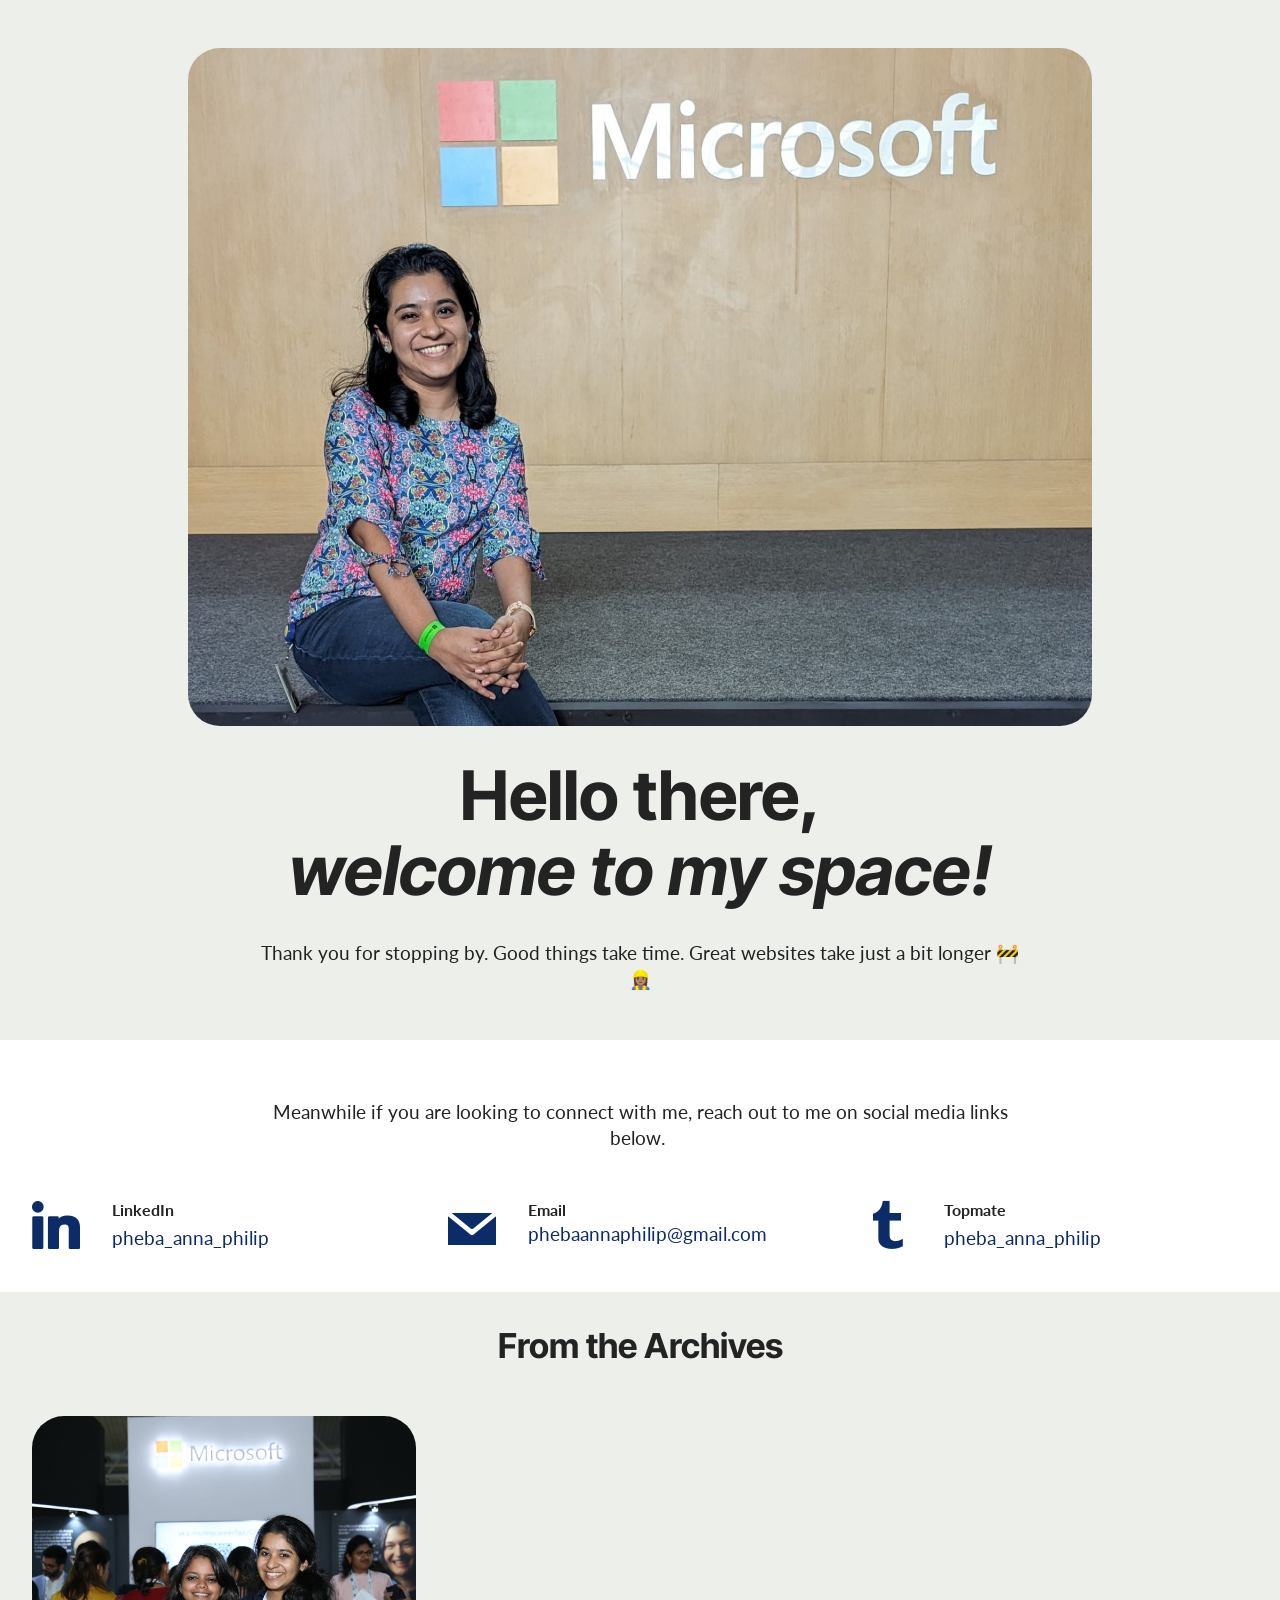
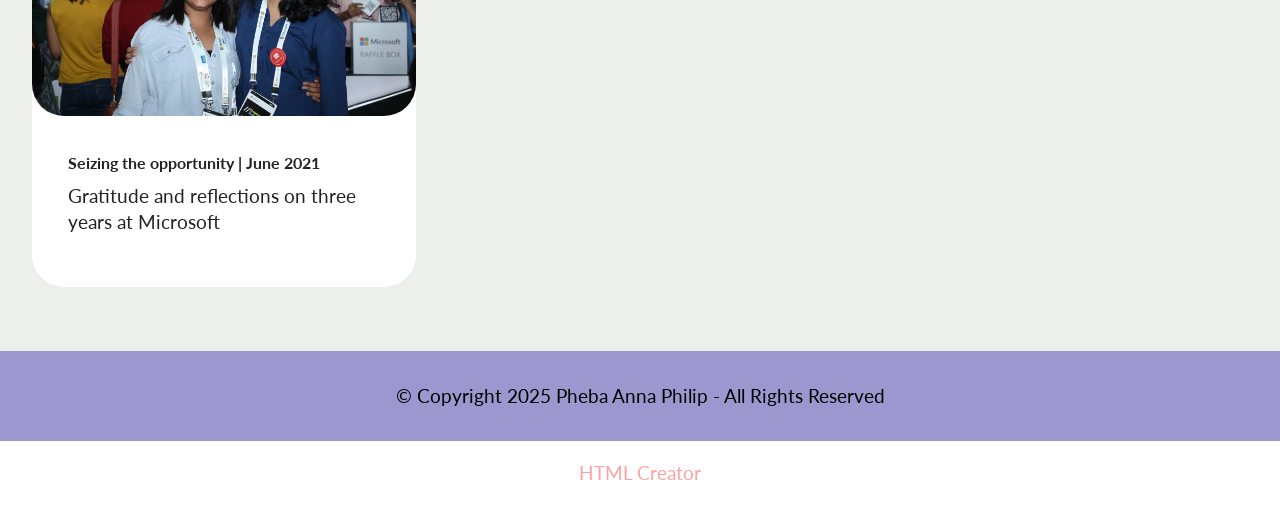
==== index.html @ 2228753d "create github pages" ====
<!DOCTYPE html>
<html  >
<head>
  <!-- Site made with Mobirise Website Builder v6.0.1, https://mobirise.com -->
  <meta charset="UTF-8">
  <meta http-equiv="X-UA-Compatible" content="IE=edge">
  <meta name="generator" content="Mobirise v6.0.1, mobirise.com">
  <meta name="twitter:card" content="summary_large_image"/>
  <meta name="twitter:image:src" content="assets/images/index-meta.jpeg">
  <meta property="og:image" content="assets/images/index-meta.jpeg">
  <meta name="twitter:title" content="Pheba Anna Philip">
  <meta name="viewport" content="width=device-width, initial-scale=1, minimum-scale=1">
  <link rel="shortcut icon" href="assets/images/dsc-0066-crop.jpg-128x140-1.png" type="image/x-icon">
  <meta name="description" content="">
  
  
  <title>Pheba Anna Philip</title>
  <link rel="stylesheet" href="assets/bootstrap/css/bootstrap.min.css">
  <link rel="stylesheet" href="assets/bootstrap/css/bootstrap-grid.min.css">
  <link rel="stylesheet" href="assets/bootstrap/css/bootstrap-reboot.min.css">
  <link rel="stylesheet" href="assets/socicon/css/styles.css">
  <link rel="stylesheet" href="assets/theme/css/style.css">
  <link rel="preload" href="https://fonts.googleapis.com/css?family=Inter+Tight:100,200,300,400,500,600,700,800,900,100i,200i,300i,400i,500i,600i,700i,800i,900i&display=swap" as="style" onload="this.onload=null;this.rel='stylesheet'">
  <noscript><link rel="stylesheet" href="https://fonts.googleapis.com/css?family=Inter+Tight:100,200,300,400,500,600,700,800,900,100i,200i,300i,400i,500i,600i,700i,800i,900i&display=swap"></noscript>
  <link rel="preload" href="https://fonts.googleapis.com/css?family=Lato:100,100i,300,300i,400,400i,700,700i,900,900i&display=swap" as="style" onload="this.onload=null;this.rel='stylesheet'">
  <noscript><link rel="stylesheet" href="https://fonts.googleapis.com/css?family=Lato:100,100i,300,300i,400,400i,700,700i,900,900i&display=swap"></noscript>
  <link rel="preload" href="https://fonts.googleapis.com/css?family=Outfit:100,200,300,400,500,600,700,800,900&display=swap" as="style" onload="this.onload=null;this.rel='stylesheet'">
  <noscript><link rel="stylesheet" href="https://fonts.googleapis.com/css?family=Outfit:100,200,300,400,500,600,700,800,900&display=swap"></noscript>
  <link rel="preload" as="style" href="assets/mobirise/css/mbr-additional.css?v=WaZleW"><link rel="stylesheet" href="assets/mobirise/css/mbr-additional.css?v=WaZleW" type="text/css">

  
  
  
</head>
<body>

<!-- Analytics -->
<!-- Google tag (gtag.js) -->
<script async src="https://www.googletagmanager.com/gtag/js?id=G-WVGGHFBKZ1"></script>
<script>
  window.dataLayer = window.dataLayer || [];
  function gtag(){dataLayer.push(arguments);}
  gtag('js', new Date());

  gtag('config', 'G-WVGGHFBKZ1');
</script>
<!-- /Analytics -->


  
  <section data-bs-version="5.1" class="header12 cid-uMeQvwTZ75" id="header12-j">
  
  

  <div class="text-center container">
    <div class="row mb-4 justify-content-center">
      <div class="col-12 col-md-9">
        <img class="w-100" src="assets/images/whatsapp-image-2024-02-23-at-4.02.50-pm.jpeg-1-1696x3015.jpeg" alt="Mobirise Website Builder">
      </div>
    </div>
    <div class="row justify-content-center">
      <div class="col-md-12 content-head">
        <h1 class="mbr-section-title mbr-fonts-style mb-4 display-1">
          <strong>Hello there,</strong><br><strong><em>welcome to my space!</em></strong></h1>
        <p class="mbr-text mbr-fonts-style mb-4 display-7">Thank you for stopping by. Good things take time. Great websites take just a bit longer 🚧👷🏽‍♀️<br></p>
        
      </div>
    </div>
  </div>
</section>

<section data-bs-version="5.1" class="social06 cid-uMeS6SMHg1" id="social06-l">
	

	
	
	<div class="container">
		<div class="row justify-content-center">
			<div class="col-12 content-head">
				<div class="mb-5">
					
					<h6 class="mbr-section-subtitle mbr-fonts-style align-center mb-0 mt-4 display-7">
						
					<div><br></div><div>Meanwhile if you are looking to connect with me, reach out to me on social media links below.&nbsp;</div></h6>
				</div>
			</div>
		</div>
		<div class="row">
			

			<div class="item features-without-image col-12 col-md-6 col-lg-4 active">
				<div class="item-wrapper">
					<span class="mbr-iconfont m-auto socicon-linkedin socicon"></span>
					<div class="card-box">
						<h4 class="card-title mbr-fonts-style mb-1 display-5">
							<strong>LinkedIn</strong></h4>
						<h5 class="card-text mbr-fonts-style display-7"><a href="https://www.linkedin.com/in/pheba-anna-philip/" class="text-success text-primary" target="_blank">pheba_anna_philip</a></h5>
					</div>
				</div>
			</div><div class="item features-without-image col-12 col-md-6 col-lg-4">
				<div class="item-wrapper">
					<span class="mbr-iconfont m-auto socicon-mail socicon"></span>
					<div class="card-box">
						<h4 class="card-title mbr-fonts-style mb-1 display-5"><strong>Email</strong></h4>
						<h5 class="card-text mbr-fonts-style display-7"><p><a href="mailto:phebaannaphilip@gmail.com" class="text-primary"></a><a href="mailto:phebaannaphilip@gmail.com" class="text-success">phebaannaphilip@gmail.com</a></p></h5>
					</div>
				</div>
			</div><div class="item features-without-image col-12 col-md-6 col-lg-4">
				<div class="item-wrapper">
					<span class="mbr-iconfont m-auto socicon-tumblr socicon"></span>
					<div class="card-box">
						<h4 class="card-title mbr-fonts-style mb-1 display-5">
							<strong>Topmate</strong></h4>
						<h5 class="card-text mbr-fonts-style display-7"><a href="https://topmate.io/pheba_anna_philip" class="text-success text-primary" target="_blank">pheba_anna_philip</a></h5>
					</div>
				</div>
			</div>
			
			
		</div>
	</div>
</section>

<section data-bs-version="5.1" class="features6 start cid-uMtbGyJOHV" id="features06-r">
	
	
	<div class="container">
		<div class="row justify-content-center">
			<div class="col-12 content-head">
				<div class="mbr-section-head mb-5">
					<h4 class="mbr-section-title mbr-fonts-style align-center mb-0 display-2">
						<strong>From the Archives</strong></h4>
					
					
				</div>
			</div>
		</div>
		<div class="row">
			
			
			<div class="item features-image col-12 col-md-6 col-lg-4 active">
				<div class="item-wrapper">
					<div class="item-img">
						<a href="threeyears.html"><img src="assets/images/4g8a3904.jpg-2136x1424.jpeg" alt="Pheba with Karthika"></a>
					</div>
					<div class="item-content">
						<h5 class="item-title mbr-fonts-style display-5">
							<strong>Seizing the opportunity | June 2021</strong></h5>
						<p class="mbr-text mbr-fonts-style display-7">
							Gratitude and reflections on three years at Microsoft<br>
						</p>
						
					</div>
				</div>
			</div>
		</div>
	</div>
</section>

<section data-bs-version="5.1" class="footer3 cid-uL4dVZ1S8g" once="footers" id="footer03-4">

        

    

    <div class="container">
        <div class="row">
            

            
            <div class="col-12 mt-4">
                <p class="mbr-fonts-style copyright display-7">
                    © Copyright 2025 Pheba Anna Philip - All Rights Reserved
                </p>
            </div>
        </div>
    </div>
</section><section class="display-7" style="padding: 0;align-items: center;justify-content: center;flex-wrap: wrap;    align-content: center;display: flex;position: relative;height: 4rem;"><a href="https://mobiri.se/" style="flex: 1 1;height: 4rem;position: absolute;width: 100%;z-index: 1;"><img alt="" style="height: 4rem;" src="[data-uri]"></a><p style="margin: 0;text-align: center;" class="display-7">&#8204;</p><a style="z-index:1" href="https://mobirise.com/html-builder.html">HTML Creator</a></section><script src="assets/bootstrap/js/bootstrap.bundle.min.js"></script>  <script src="assets/smoothscroll/smooth-scroll.js"></script>  <script src="assets/ytplayer/index.js"></script>  <script src="assets/theme/js/script.js"></script>  
  
  
</body>
</html>
---- assets/socicon/css/styles.css ----
@charset "UTF-8";

@font-face {
  font-family: 'Socicon';
  src:  url('../fonts/socicon.eot');
  src:  url('../fonts/socicon.eot?#iefix') format('embedded-opentype'),
    url('../fonts/socicon.woff2') format('woff2'),
    url('../fonts/socicon.ttf') format('truetype'),
    url('../fonts/socicon.woff') format('woff'),
    url('../fonts/socicon.svg#socicon') format('svg');
  font-weight: normal;
  font-style: normal;
  font-display: swap;
}

[data-icon]:before {
  font-family: "socicon" !important;
  content: attr(data-icon);
  font-style: normal !important;
  font-weight: normal !important;
  font-variant: normal !important;
  text-transform: none !important;
  speak: none;
  line-height: 1;
  -webkit-font-smoothing: antialiased;
  -moz-osx-font-smoothing: grayscale;
}

[class^="socicon-"], [class*=" socicon-"] {
  /* use !important to prevent issues with browser extensions that change fonts */
  font-family: 'Socicon' !important;
  speak: none;
  font-style: normal;
  font-weight: normal;
  font-variant: normal;
  text-transform: none;
  line-height: 1;

  /* Better Font Rendering =========== */
  -webkit-font-smoothing: antialiased;
  -moz-osx-font-smoothing: grayscale;
}

.socicon-500px:before {
  content: "\e000";
}
.socicon-8tracks:before {
  content: "\e001";
}
.socicon-airbnb:before {
  content: "\e002";
}
.socicon-alliance:before {
  content: "\e003";
}
.socicon-amazon:before {
  content: "\e004";
}
.socicon-amplement:before {
  content: "\e005";
}
.socicon-android:before {
  content: "\e006";
}
.socicon-angellist:before {
  content: "\e007";
}
.socicon-apple:before {
  content: "\e008";
}
.socicon-appnet:before {
  content: "\e009";
}
.socicon-baidu:before {
  content: "\e00a";
}
.socicon-bandcamp:before {
  content: "\e00b";
}
.socicon-battlenet:before {
  content: "\e00c";
}
.socicon-mixer:before {
  content: "\e00d";
}
.socicon-bebee:before {
  content: "\e00e";
}
.socicon-bebo:before {
  content: "\e00f";
}
.socicon-behance:before {
  content: "\e010";
}
.socicon-blizzard:before {
  content: "\e011";
}
.socicon-blogger:before {
  content: "\e012";
}
.socicon-buffer:before {
  content: "\e013";
}
.socicon-chrome:before {
  content: "\e014";
}
.socicon-coderwall:before {
  content: "\e015";
}
.socicon-curse:before {
  content: "\e016";
}
.socicon-dailymotion:before {
  content: "\e017";
}
.socicon-deezer:before {
  content: "\e018";
}
.socicon-delicious:before {
  content: "\e019";
}
.socicon-deviantart:before {
  content: "\e01a";
}
.socicon-diablo:before {
  content: "\e01b";
}
.socicon-digg:before {
  content: "\e01c";
}
.socicon-discord:before {
  content: "\e01d";
}
.socicon-disqus:before {
  content: "\e01e";
}
.socicon-douban:before {
  content: "\e01f";
}
.socicon-draugiem:before {
  content: "\e020";
}
.socicon-dribbble:before {
  content: "\e021";
}
.socicon-drupal:before {
  content: "\e022";
}
.socicon-ebay:before {
  content: "\e023";
}
.socicon-ello:before {
  content: "\e024";
}
.socicon-endomodo:before {
  content: "\e025";
}
.socicon-envato:before {
  content: "\e026";
}
.socicon-etsy:before {
  content: "\e027";
}
.socicon-facebook:before {
  content: "\e028";
}
.socicon-feedburner:before {
  content: "\e029";
}
.socicon-filmweb:before {
  content: "\e02a";
}
.socicon-firefox:before {
  content: "\e02b";
}
.socicon-flattr:before {
  content: "\e02c";
}
.socicon-flickr:before {
  content: "\e02d";
}
.socicon-formulr:before {
  content: "\e02e";
}
.socicon-forrst:before {
  content: "\e02f";
}
.socicon-foursquare:before {
  content: "\e030";
}
.socicon-friendfeed:before {
  content: "\e031";
}
.socicon-github:before {
  content: "\e032";
}
.socicon-goodreads:before {
  content: "\e033";
}
.socicon-google:before {
  content: "\e034";
}
.socicon-googlescholar:before {
  content: "\e035";
}
.socicon-googlegroups:before {
  content: "\e036";
}
.socicon-googlephotos:before {
  content: "\e037";
}
.socicon-googleplus:before {
  content: "\e038";
}
.socicon-grooveshark:before {
  content: "\e039";
}
.socicon-hackerrank:before {
  content: "\e03a";
}
.socicon-hearthstone:before {
  content: "\e03b";
}
.socicon-hellocoton:before {
  content: "\e03c";
}
.socicon-heroes:before {
  content: "\e03d";
}
.socicon-smashcast:before {
  content: "\e03e";
}
.socicon-horde:before {
  content: "\e03f";
}
.socicon-houzz:before {
  content: "\e040";
}
.socicon-icq:before {
  content: "\e041";
}
.socicon-identica:before {
  content: "\e042";
}
.socicon-imdb:before {
  content: "\e043";
}
.socicon-instagram:before {
  content: "\e044";
}
.socicon-issuu:before {
  content: "\e045";
}
.socicon-istock:before {
  content: "\e046";
}
.socicon-itunes:before {
  content: "\e047";
}
.socicon-keybase:before {
  content: "\e048";
}
.socicon-lanyrd:before {
  content: "\e049";
}
.socicon-lastfm:before {
  content: "\e04a";
}
.socicon-line:before {
  content: "\e04b";
}
.socicon-linkedin:before {
  content: "\e04c";
}
.socicon-livejournal:before {
  content: "\e04d";
}
.socicon-lyft:before {
  content: "\e04e";
}
.socicon-macos:before {
  content: "\e04f";
}
.socicon-mail:before {
  content: "\e050";
}
.socicon-medium:before {
  content: "\e051";
}
.socicon-meetup:before {
  content: "\e052";
}
.socicon-mixcloud:before {
  content: "\e053";
}
.socicon-modelmayhem:before {
  content: "\e054";
}
.socicon-mumble:before {
  content: "\e055";
}
.socicon-myspace:before {
  content: "\e056";
}
.socicon-newsvine:before {
  content: "\e057";
}
.socicon-nintendo:before {
  content: "\e058";
}
.socicon-npm:before {
  content: "\e059";
}
.socicon-odnoklassniki:before {
  content: "\e05a";
}
.socicon-openid:before {
  content: "\e05b";
}
.socicon-opera:before {
  content: "\e05c";
}
.socicon-outlook:before {
  content: "\e05d";
}
.socicon-overwatch:before {
  content: "\e05e";
}
.socicon-patreon:before {
  content: "\e05f";
}
.socicon-paypal:before {
  content: "\e060";
}
.socicon-periscope:before {
  content: "\e061";
}
.socicon-persona:before {
  content: "\e062";
}
.socicon-pinterest:before {
  content: "\e063";
}
.socicon-play:before {
  content: "\e064";
}
.socicon-player:before {
  content: "\e065";
}
.socicon-playstation:before {
  content: "\e066";
}
.socicon-pocket:before {
  content: "\e067";
}
.socicon-qq:before {
  content: "\e068";
}
.socicon-quora:before {
  content: "\e069";
}
.socicon-raidcall:before {
  content: "\e06a";
}
.socicon-ravelry:before {
  content: "\e06b";
}
.socicon-reddit:before {
  content: "\e06c";
}
.socicon-renren:before {
  content: "\e06d";
}
.socicon-researchgate:before {
  content: "\e06e";
}
.socicon-residentadvisor:before {
  content: "\e06f";
}
.socicon-reverbnation:before {
  content: "\e070";
}
.socicon-rss:before {
  content: "\e071";
}
.socicon-sharethis:before {
  content: "\e072";
}
.socicon-skype:before {
  content: "\e073";
}
.socicon-slideshare:before {
  content: "\e074";
}
.socicon-smugmug:before {
  content: "\e075";
}
.socicon-snapchat:before {
  content: "\e076";
}
.socicon-songkick:before {
  content: "\e077";
}
.socicon-soundcloud:before {
  content: "\e078";
}
.socicon-spotify:before {
  content: "\e079";
}
.socicon-stackexchange:before {
  content: "\e07a";
}
.socicon-stackoverflow:before {
  content: "\e07b";
}
.socicon-starcraft:before {
  content: "\e07c";
}
.socicon-stayfriends:before {
  content: "\e07d";
}
.socicon-steam:before {
  content: "\e07e";
}
.socicon-storehouse:before {
  content: "\e07f";
}
.socicon-strava:before {
  content: "\e080";
}
.socicon-streamjar:before {
  content: "\e081";
}
.socicon-stumbleupon:before {
  content: "\e082";
}
.socicon-swarm:before {
  content: "\e083";
}
.socicon-teamspeak:before {
  content: "\e084";
}
.socicon-teamviewer:before {
  content: "\e085";
}
.socicon-technorati:before {
  content: "\e086";
}
.socicon-telegram:before {
  content: "\e087";
}
.socicon-tripadvisor:before {
  content: "\e088";
}
.socicon-tripit:before {
  content: "\e089";
}
.socicon-triplej:before {
  content: "\e08a";
}
.socicon-tumblr:before {
  content: "\e08b";
}
.socicon-twitch:before {
  content: "\e08c";
}
.socicon-twitter:before {
  content: "\e08d";
}
.socicon-uber:before {
  content: "\e08e";
}
.socicon-ventrilo:before {
  content: "\e08f";
}
.socicon-viadeo:before {
  content: "\e090";
}
.socicon-viber:before {
  content: "\e091";
}
.socicon-viewbug:before {
  content: "\e092";
}
.socicon-vimeo:before {
  content: "\e093";
}
.socicon-vine:before {
  content: "\e094";
}
.socicon-vkontakte:before {
  content: "\e095";
}
.socicon-warcraft:before {
  content: "\e096";
}
.socicon-wechat:before {
  content: "\e097";
}
.socicon-weibo:before {
  content: "\e098";
}
.socicon-whatsapp:before {
  content: "\e099";
}
.socicon-wikipedia:before {
  content: "\e09a";
}
.socicon-windows:before {
  content: "\e09b";
}
.socicon-wordpress:before {
  content: "\e09c";
}
.socicon-wykop:before {
  content: "\e09d";
}
.socicon-xbox:before {
  content: "\e09e";
}
.socicon-xing:before {
  content: "\e09f";
}
.socicon-yahoo:before {
  content: "\e0a0";
}
.socicon-yammer:before {
  content: "\e0a1";
}
.socicon-yandex:before {
  content: "\e0a2";
}
.socicon-yelp:before {
  content: "\e0a3";
}
.socicon-younow:before {
  content: "\e0a4";
}
.socicon-youtube:before {
  content: "\e0a5";
}
.socicon-zapier:before {
  content: "\e0a6";
}
.socicon-zerply:before {
  content: "\e0a7";
}
.socicon-zomato:before {
  content: "\e0a8";
}
.socicon-zynga:before {
  content: "\e0a9";
}
.socicon-spreadshirt:before {
  content: "\e901";
}
.socicon-gamejolt:before {
  content: "\e902";
}
.socicon-trello:before {
  content: "\e903";
}
.socicon-tunein:before {
  content: "\e904";
}
.socicon-bloglovin:before {
  content: "\e905";
}
.socicon-gamewisp:before {
  content: "\e906";
}
.socicon-messenger:before {
  content: "\e907";
}
.socicon-pandora:before {
  content: "\e908";
}
.socicon-augment:before {
  content: "\e909";
}
.socicon-bitbucket:before {
  content: "\e90a";
}
.socicon-fyuse:before {
  content: "\e90b";
}
.socicon-yt-gaming:before {
  content: "\e90c";
}
.socicon-sketchfab:before {
  content: "\e90d";
}
.socicon-mobcrush:before {
  content: "\e90e";
}
.socicon-microsoft:before {
  content: "\e90f";
}
.socicon-realtor:before {
  content: "\e910";
}
.socicon-tidal:before {
  content: "\e911";
}
.socicon-qobuz:before {
  content: "\e912";
}
.socicon-natgeo:before {
  content: "\e913";
}
.socicon-mastodon:before {
  content: "\e914";
}
.socicon-unsplash:before {
  content: "\e915";
}
.socicon-homeadvisor:before {
  content: "\e916";
}
.socicon-angieslist:before {
  content: "\e917";
}
.socicon-codepen:before {
  content: "\e918";
}
.socicon-slack:before {
  content: "\e919";
}
.socicon-openaigym:before {
  content: "\e91a";
}
.socicon-logmein:before {
  content: "\e91b";
}
.socicon-fiverr:before {
  content: "\e91c";
}
.socicon-gotomeeting:before {
  content: "\e91d";
}
.socicon-aliexpress:before {
  content: "\e91e";
}
.socicon-guru:before {
  content: "\e91f";
}
.socicon-appstore:before {
  content: "\e920";
}
.socicon-homes:before {
  content: "\e921";
}
.socicon-zoom:before {
  content: "\e922";
}
.socicon-alibaba:before {
  content: "\e923";
}
.socicon-craigslist:before {
  content: "\e924";
}
.socicon-wix:before {
  content: "\e925";
}
.socicon-redfin:before {
  content: "\e926";
}
.socicon-googlecalendar:before {
  content: "\e927";
}
.socicon-shopify:before {
  content: "\e928";
}
.socicon-freelancer:before {
  content: "\e929";
}
.socicon-seedrs:before {
  content: "\e92a";
}
.socicon-bing:before {
  content: "\e92b";
}
.socicon-doodle:before {
  content: "\e92c";
}
.socicon-bonanza:before {
  content: "\e92d";
}
.socicon-squarespace:before {
  content: "\e92e";
}
.socicon-toptal:before {
  content: "\e92f";
}
.socicon-gust:before {
  content: "\e930";
}
.socicon-ask:before {
  content: "\e931";
}
.socicon-trulia:before {
  content: "\e932";
}
.socicon-loomly:before {
  content: "\e933";
}
.socicon-ghost:before {
  content: "\e934";
}
.socicon-upwork:before {
  content: "\e935";
}
.socicon-fundable:before {
  content: "\e936";
}
.socicon-booking:before {
  content: "\e937";
}
.socicon-googlemaps:before {
  content: "\e938";
}
.socicon-zillow:before {
  content: "\e939";
}
.socicon-niconico:before {
  content: "\e93a";
}
.socicon-toneden:before {
  content: "\e93b";
}
.socicon-crunchbase:before {
  content: "\e93c";
}
.socicon-homefy:before {
  content: "\e93d";
}
.socicon-calendly:before {
  content: "\e93e";
}
.socicon-livemaster:before {
  content: "\e93f";
}
.socicon-udemy:before {
  content: "\e940";
}
.socicon-codered:before {
  content: "\e941";
}
.socicon-origin:before {
  content: "\e942";
}
.socicon-nextdoor:before {
  content: "\e943";
}
.socicon-portfolio:before {
  content: "\e944";
}
.socicon-instructables:before {
  content: "\e945";
}
.socicon-gitlab:before {
  content: "\e946";
}
.socicon-hackernews:before {
  content: "\e947";
}
.socicon-smashwords:before {
  content: "\e948";
}
.socicon-kobo:before {
  content: "\e949";
}
.socicon-bookbub:before {
  content: "\e94a";
}
.socicon-mailru:before {
  content: "\e94b";
}
.socicon-moddb:before {
  content: "\e94c";
}
.socicon-indiedb:before {
  content: "\e94d";
}
.socicon-traxsource:before {
  content: "\e94e";
}
.socicon-gamefor:before {
  content: "\e94f";
}
.socicon-pixiv:before {
  content: "\e950";
}
.socicon-myanimelist:before {
  content: "\e951";
}
.socicon-blackberry:before {
  content: "\e952";
}
.socicon-wickr:before {
  content: "\e953";
}
.socicon-spip:before {
  content: "\e954";
}
.socicon-napster:before {
  content: "\e955";
}
.socicon-beatport:before {
  content: "\e956";
}
.socicon-hackerone:before {
  content: "\e957";
}
.socicon-internet:before {
  content: "\e958";
}
.socicon-ubuntu:before {
  content: "\e959";
}
.socicon-artstation:before {
  content: "\e95a";
}
.socicon-invision:before {
  content: "\e95b";
}
.socicon-torial:before {
  content: "\e95c";
}
.socicon-collectorz:before {
  content: "\e95d";
}
.socicon-seenthis:before {
  content: "\e95e";
}
.socicon-googleplaymusic:before {
  content: "\e95f";
}
.socicon-debian:before {
  content: "\e960";
}
.socicon-filmfreeway:before {
  content: "\e961";
}
.socicon-gnome:before {
  content: "\e962";
}
.socicon-itchio:before {
  content: "\e963";
}
.socicon-jamendo:before {
  content: "\e964";
}
.socicon-mix:before {
  content: "\e965";
}
.socicon-sharepoint:before {
  content: "\e966";
}
.socicon-tinder:before {
  content: "\e967";
}
.socicon-windguru:before {
  content: "\e968";
}
.socicon-cdbaby:before {
  content: "\e969";
}
.socicon-elementaryos:before {
  content: "\e96a";
}
.socicon-stage32:before {
  content: "\e96b";
}
.socicon-tiktok:before {
  content: "\e96c";
}
.socicon-gitter:before {
  content: "\e96d";
}
.socicon-letterboxd:before {
  content: "\e96e";
}
.socicon-threema:before {
  content: "\e96f";
}
.socicon-splice:before {
  content: "\e970";
}
.socicon-metapop:before {
  content: "\e971";
}
.socicon-naver:before {
  content: "\e972";
}
.socicon-remote:before {
  content: "\e973";
}
.socicon-flipboard:before {
  content: "\e974";
}
.socicon-googlehangouts:before {
  content: "\e975";
}
.socicon-dlive:before {
  content: "\e976";
}
.socicon-vsco:before {
  content: "\e977";
}
.socicon-stitcher:before {
  content: "\e978";
}
.socicon-avvo:before {
  content: "\e979";
}
.socicon-redbubble:before {
  content: "\e97a";
}
.socicon-society6:before {
  content: "\e97b";
}
.socicon-zazzle:before {
  content: "\e97c";
}
.socicon-eitaa:before {
  content: "\e97d";
}
.socicon-soroush:before {
  content: "\e97e";
}
.socicon-bale:before {
  content: "\e97f";
}
---- assets/theme/css/style.css ----
@charset "UTF-8";
section {
  background-color: #ffffff;
}

body {
  font-style: normal;
  line-height: 1.5;
  font-weight: 400;
  color: #232323;
  position: relative;
}

button {
  background-color: transparent;
  border-color: transparent;
}

.embla__button,
.carousel-control {
  background-color: #edefea !important;
  opacity: 0.8 !important;
  color: #464845 !important;
  border-color: #edefea !important;
}

.carousel .close,
.modalWindow .close {
  background-color: #edefea !important;
  color: #464845 !important;
  border-color: #edefea !important;
  opacity: 0.8 !important;
}

.carousel .close:hover,
.modalWindow .close:hover {
  opacity: 1 !important;
}

.carousel-indicators li {
  background-color: #edefea !important;
  border: 2px solid #464845 !important;
}

.carousel-indicators li:hover,
.carousel-indicators li:active {
  opacity: 0.8 !important;
}

.embla__button:hover,
.carousel-control:hover {
  background-color: #edefea !important;
  opacity: 1 !important;
}

.modalWindow-video-container {
  height: 80%;
}

section,
.container,
.container-fluid {
  position: relative;
  word-wrap: break-word;
}

a.mbr-iconfont:hover {
  text-decoration: none;
}

.article .lead p,
.article .lead ul,
.article .lead ol,
.article .lead pre,
.article .lead blockquote {
  margin-bottom: 0;
}

a {
  font-style: normal;
  font-weight: 400;
  cursor: pointer;
}
a, a:hover {
  text-decoration: none;
}

.mbr-section-title {
  font-style: normal;
  line-height: 1.3;
}

.mbr-section-subtitle {
  line-height: 1.3;
}

.mbr-text {
  font-style: normal;
  line-height: 1.7;
}

h1,
h2,
h3,
h4,
h5,
h6,
.display-1,
.display-2,
.display-4,
.display-5,
.display-7,
span,
p,
a {
  line-height: 1;
  word-break: break-word;
  word-wrap: break-word;
  font-weight: 400;
}

b,
strong {
  font-weight: bold;
}

input:-webkit-autofill, input:-webkit-autofill:hover, input:-webkit-autofill:focus, input:-webkit-autofill:active {
  transition-delay: 9999s;
  -webkit-transition-property: background-color, color;
  transition-property: background-color, color;
}

textarea[type=hidden] {
  display: none;
}

section {
  background-position: 50% 50%;
  background-repeat: no-repeat;
  background-size: cover;
}
section .mbr-background-video,
section .mbr-background-video-preview {
  position: absolute;
  bottom: 0;
  left: 0;
  right: 0;
  top: 0;
}

.hidden {
  visibility: hidden;
}

.mbr-z-index20 {
  z-index: 20;
}

/*! Base colors */
.mbr-white {
  color: #ffffff;
}

.mbr-black {
  color: #111111;
}

.mbr-bg-white {
  background-color: #ffffff;
}

.mbr-bg-black {
  background-color: #000000;
}

/*! Text-aligns */
.align-left {
  text-align: left;
}

.align-center {
  text-align: center;
}

.align-right {
  text-align: right;
}

/*! Font-weight  */
.mbr-light {
  font-weight: 300;
}

.mbr-regular {
  font-weight: 400;
}

.mbr-semibold {
  font-weight: 500;
}

.mbr-bold {
  font-weight: 700;
}

/*! Media  */
.media-content {
  flex-basis: 100%;
}

.media-container-row {
  display: flex;
  flex-direction: row;
  flex-wrap: wrap;
  justify-content: center;
  align-content: center;
  align-items: start;
}
.media-container-row .media-size-item {
  width: 400px;
}

.media-container-column {
  display: flex;
  flex-direction: column;
  flex-wrap: wrap;
  justify-content: center;
  align-content: center;
  align-items: stretch;
}
.media-container-column > * {
  width: 100%;
}

@media (min-width: 992px) {
  .media-container-row {
    flex-wrap: nowrap;
  }
}
figure {
  margin-bottom: 0;
  overflow: hidden;
}

figure[mbr-media-size] {
  transition: width 0.1s;
}

img,
iframe {
  display: block;
  width: 100%;
}

.card {
  background-color: transparent;
  border: none;
}

.card-box {
  width: 100%;
}

.card-img {
  text-align: center;
  flex-shrink: 0;
  -webkit-flex-shrink: 0;
}

.media {
  max-width: 100%;
  margin: 0 auto;
}

.mbr-figure {
  align-self: center;
}

.media-container > div {
  max-width: 100%;
}

.mbr-figure img,
.card-img img {
  width: 100%;
}

@media (max-width: 991px) {
  .media-size-item {
    width: auto !important;
  }
  .media {
    width: auto;
  }
  .mbr-figure {
    width: 100% !important;
  }
}
/*! Buttons */
.mbr-section-btn {
  margin-left: -0.6rem;
  margin-right: -0.6rem;
  font-size: 0;
}

.btn {
  font-weight: 600;
  border-width: 1px;
  font-style: normal;
  margin: 0.6rem 0.6rem;
  white-space: normal;
  transition: all 0.2s ease-in-out;
  display: inline-flex;
  align-items: center;
  justify-content: center;
  word-break: break-word;
}

.btn-sm {
  font-weight: 600;
  letter-spacing: 0px;
  transition: all 0.3s ease-in-out;
}

.btn-md {
  font-weight: 600;
  letter-spacing: 0px;
  transition: all 0.3s ease-in-out;
}

.btn-lg {
  font-weight: 600;
  letter-spacing: 0px;
  transition: all 0.3s ease-in-out;
}

.btn-form {
  margin: 0;
}
.btn-form:hover {
  cursor: pointer;
}

nav .mbr-section-btn {
  margin-left: 0rem;
  margin-right: 0rem;
}

/*! Btn icon margin */
.btn .mbr-iconfont,
.btn.btn-sm .mbr-iconfont {
  order: 1;
  cursor: pointer;
  margin-left: 0.5rem;
  vertical-align: sub;
}

.btn.btn-md .mbr-iconfont,
.btn.btn-md .mbr-iconfont {
  margin-left: 0.8rem;
}

.mbr-regular {
  font-weight: 400;
}

.mbr-semibold {
  font-weight: 500;
}

.mbr-bold {
  font-weight: 700;
}

[type=submit] {
  -webkit-appearance: none;
}

/*! Full-screen */
.mbr-fullscreen .mbr-overlay {
  min-height: 100vh;
}

.mbr-fullscreen {
  display: flex;
  display: -moz-flex;
  display: -ms-flex;
  display: -o-flex;
  align-items: center;
  min-height: 100vh;
  padding-top: 3rem;
  padding-bottom: 3rem;
}

/*! Map */
.map {
  height: 25rem;
  position: relative;
}
.map iframe {
  width: 100%;
  height: 100%;
}

/*! Scroll to top arrow */
.mbr-arrow-up {
  bottom: 25px;
  right: 90px;
  position: fixed;
  text-align: right;
  z-index: 5000;
  color: #ffffff;
  font-size: 22px;
}

.mbr-arrow-up a {
  background: rgba(0, 0, 0, 0.2);
  border-radius: 50%;
  color: #fff;
  display: inline-block;
  height: 60px;
  width: 60px;
  border: 2px solid #fff;
  outline-style: none !important;
  position: relative;
  text-decoration: none;
  transition: all 0.3s ease-in-out;
  cursor: pointer;
  text-align: center;
}
.mbr-arrow-up a:hover {
  background-color: rgba(0, 0, 0, 0.4);
}
.mbr-arrow-up a i {
  line-height: 60px;
}

.mbr-arrow-up-icon {
  display: block;
  color: #fff;
}

.mbr-arrow-up-icon::before {
  content: "›";
  display: inline-block;
  font-family: serif;
  font-size: 22px;
  line-height: 1;
  font-style: normal;
  position: relative;
  top: 6px;
  left: -4px;
  transform: rotate(-90deg);
}

/*! Arrow Down */
.mbr-arrow {
  position: absolute;
  bottom: 45px;
  left: 50%;
  width: 60px;
  height: 60px;
  cursor: pointer;
  background-color: rgba(80, 80, 80, 0.5);
  border-radius: 50%;
  transform: translateX(-50%);
}
@media (max-width: 767px) {
  .mbr-arrow {
    display: none;
  }
}
.mbr-arrow > a {
  display: inline-block;
  text-decoration: none;
  outline-style: none;
  animation: arrowdown 1.7s ease-in-out infinite;
  color: #ffffff;
}
.mbr-arrow > a > i {
  position: absolute;
  top: -2px;
  left: 15px;
  font-size: 2rem;
}

#scrollToTop a i::before {
  content: "";
  position: absolute;
  display: block;
  border-bottom: 2.5px solid #fff;
  border-left: 2.5px solid #fff;
  width: 27.8%;
  height: 27.8%;
  left: 50%;
  top: 51%;
  transform: translateY(-30%) translateX(-50%) rotate(135deg);
}

@keyframes arrowdown {
  0% {
    transform: translateY(0px);
  }
  50% {
    transform: translateY(-5px);
  }
  100% {
    transform: translateY(0px);
  }
}
@media (max-width: 500px) {
  .mbr-arrow-up {
    left: 0;
    right: 0;
    text-align: center;
  }
}
/*Gradients animation*/
@keyframes gradient-animation {
  from {
    background-position: 0% 100%;
    animation-timing-function: ease-in-out;
  }
  to {
    background-position: 100% 0%;
    animation-timing-function: ease-in-out;
  }
}
.bg-gradient {
  background-size: 200% 200%;
  animation: gradient-animation 5s infinite alternate;
  -webkit-animation: gradient-animation 5s infinite alternate;
}

.menu .navbar-brand {
  display: -webkit-flex;
}
.menu .navbar-brand span {
  display: flex;
  display: -webkit-flex;
}
.menu .navbar-brand .navbar-caption-wrap {
  display: -webkit-flex;
}
.menu .navbar-brand .navbar-logo img {
  display: -webkit-flex;
  width: auto;
}
@media (min-width: 768px) and (max-width: 991px) {
  .menu .navbar-toggleable-sm .navbar-nav {
    display: -ms-flexbox;
  }
}
@media (max-width: 991px) {
  .menu .navbar-collapse {
    max-height: 93.5vh;
  }
  .menu .navbar-collapse.show {
    overflow: auto;
  }
}
@media (min-width: 992px) {
  .menu .navbar-nav.nav-dropdown {
    display: -webkit-flex;
  }
  .menu .navbar-toggleable-sm .navbar-collapse {
    display: -webkit-flex !important;
  }
  .menu .collapsed .navbar-collapse {
    max-height: 93.5vh;
  }
  .menu .collapsed .navbar-collapse.show {
    overflow: auto;
  }
}
@media (max-width: 767px) {
  .menu .navbar-collapse {
    max-height: 80vh;
  }
}

.nav-link .mbr-iconfont {
  margin-right: 0.5rem;
}

.navbar {
  display: -webkit-flex;
  -webkit-flex-wrap: wrap;
  -webkit-align-items: center;
  -webkit-justify-content: space-between;
}

.navbar-collapse {
  -webkit-flex-basis: 100%;
  -webkit-flex-grow: 1;
  -webkit-align-items: center;
}

.nav-dropdown .link {
  padding: 0.667em 1.667em !important;
  margin: 0 !important;
}

.nav {
  display: -webkit-flex;
  -webkit-flex-wrap: wrap;
}

.row {
  display: -webkit-flex;
  -webkit-flex-wrap: wrap;
}

.justify-content-center {
  -webkit-justify-content: center;
}

.form-inline {
  display: -webkit-flex;
}

.card-wrapper {
  -webkit-flex: 1;
}

.carousel-control {
  z-index: 10;
  display: -webkit-flex;
}

.carousel-controls {
  display: -webkit-flex;
}

.media {
  display: -webkit-flex;
}

.form-group:focus {
  outline: none;
}

.jq-selectbox__select {
  padding: 7px 0;
  position: relative;
}

.jq-selectbox__dropdown {
  overflow: hidden;
  border-radius: 10px;
  position: absolute;
  top: 100%;
  left: 0 !important;
  width: 100% !important;
}

.jq-selectbox__trigger-arrow {
  right: 0;
  transform: translateY(-50%);
}

.jq-selectbox li {
  padding: 1.07em 0.5em;
}

input[type=range] {
  padding-left: 0 !important;
  padding-right: 0 !important;
}

.modal-dialog,
.modal-content {
  height: 100%;
}

.modal-dialog .carousel-inner {
  height: calc(100vh - 1.75rem);
}
@media (max-width: 575px) {
  .modal-dialog .carousel-inner {
    height: calc(100vh - 1rem);
  }
}

.carousel-item {
  text-align: center;
}

.carousel-item img {
  margin: auto;
}

.navbar-toggler {
  align-self: flex-start;
  padding: 0.25rem 0.75rem;
  font-size: 1.25rem;
  line-height: 1;
  background: transparent;
  border: 1px solid transparent;
  border-radius: 0.25rem;
}

.navbar-toggler:focus,
.navbar-toggler:hover {
  text-decoration: none;
  box-shadow: none;
}

.navbar-toggler-icon {
  display: inline-block;
  width: 1.5em;
  height: 1.5em;
  vertical-align: middle;
  content: "";
  background: no-repeat center center;
  background-size: 100% 100%;
}

.navbar-toggler-left {
  position: absolute;
  left: 1rem;
}

.navbar-toggler-right {
  position: absolute;
  right: 1rem;
}

.card-img {
  width: auto;
}

.menu .navbar.collapsed:not(.beta-menu) {
  flex-direction: column;
}

.carousel-item.active,
.carousel-item-next,
.carousel-item-prev {
  display: flex;
}

.note-air-layout .dropup .dropdown-menu,
.note-air-layout .navbar-fixed-bottom .dropdown .dropdown-menu {
  bottom: initial !important;
}

html,
body {
  height: auto;
  min-height: 100vh;
}

.dropup .dropdown-toggle::after {
  display: none;
}

.form-asterisk {
  font-family: initial;
  position: absolute;
  top: -2px;
  font-weight: normal;
}

.form-control-label {
  position: relative;
  cursor: pointer;
  margin-bottom: 0.357em;
  padding: 0;
}

.alert {
  color: #ffffff;
  border-radius: 0;
  border: 0;
  font-size: 1.1rem;
  line-height: 1.5;
  margin-bottom: 1.875rem;
  padding: 1.25rem;
  position: relative;
  text-align: center;
}
.alert.alert-form::after {
  background-color: inherit;
  bottom: -7px;
  content: "";
  display: block;
  height: 14px;
  left: 50%;
  margin-left: -7px;
  position: absolute;
  transform: rotate(45deg);
  width: 14px;
}

.form-control {
  background-color: #ffffff;
  background-clip: border-box;
  color: #232323;
  line-height: 1rem !important;
  height: auto;
  padding: 1.2rem 2rem;
  transition: border-color 0.25s ease 0s;
  border: 1px solid transparent !important;
  border-radius: 4px;
  box-shadow: rgba(0, 0, 0, 0.07) 0px 1px 1px 0px, rgba(0, 0, 0, 0.07) 0px 1px 3px 0px, rgba(0, 0, 0, 0.03) 0px 0px 0px 1px;
}
.form-active .form-control:invalid {
  border-color: red;
}

.row > * {
  padding-right: 1rem;
  padding-left: 1rem;
}

form .row {
  margin-left: -0.6rem;
  margin-right: -0.6rem;
}
form .row [class*=col] {
  padding-left: 0.6rem;
  padding-right: 0.6rem;
}

form .mbr-section-btn {
  padding-left: 0.6rem;
  padding-right: 0.6rem;
}

form .form-check-input {
  margin-top: 0.5;
}

textarea.form-control {
  line-height: 1.5rem !important;
}

.form-group {
  margin-bottom: 1.2rem;
}

.form-control,
form .btn {
  min-height: 48px;
}

.gdpr-block label span.textGDPR input[name=gdpr] {
  top: 7px;
}

.form-control:focus {
  box-shadow: none;
}

:focus {
  outline: none;
}

.mbr-overlay {
  background-color: #000;
  bottom: 0;
  left: 0;
  opacity: 0.5;
  position: absolute;
  right: 0;
  top: 0;
  z-index: 0;
  pointer-events: none;
}

blockquote {
  font-style: italic;
  padding: 3rem;
  font-size: 1.09rem;
  position: relative;
  border-left: 3px solid;
}

ul,
ol,
pre,
blockquote {
  margin-bottom: 2.3125rem;
}

.mt-4 {
  margin-top: 2rem !important;
}

.mb-4 {
  margin-bottom: 2rem !important;
}

.container,
.container-fluid {
  padding-left: 16px;
  padding-right: 16px;
}

.row {
  margin-left: -16px;
  margin-right: -16px;
}
.row > [class*=col] {
  padding-left: 16px;
  padding-right: 16px;
}

@media (min-width: 992px) {
  .container-fluid {
    padding-left: 32px;
    padding-right: 32px;
  }
}
@media (max-width: 991px) {
  .mbr-container {
    padding-left: 16px;
    padding-right: 16px;
  }
}
.app-video-wrapper > img {
  opacity: 1;
}

.app-video-wrapper {
  background: transparent;
}

.item {
  position: relative;
}

.dropdown-menu .dropdown-menu {
  left: 100%;
}

.dropdown-item + .dropdown-menu {
  display: none;
}

.dropdown-item:hover + .dropdown-menu,
.dropdown-menu:hover {
  display: block;
}

@media (min-aspect-ratio: 16/9) {
  .mbr-video-foreground {
    height: 300% !important;
    top: -100% !important;
  }
}
@media (max-aspect-ratio: 16/9) {
  .mbr-video-foreground {
    width: 300% !important;
    left: -100% !important;
  }
}.engine {
	position: absolute;
	text-indent: -2400px;
	text-align: center;
	padding: 0;
	top: 0;
	left: -2400px;
}
---- assets/mobirise/css/mbr-additional.css ----
.btn {
  border-width: 2px;
}
img,
.card-wrap,
.card-wrapper,
.video-wrapper,
.mbr-figure iframe,
.google-map iframe,
.slide-content,
.plan,
.card,
.item-wrapper {
  border-radius: 2rem !important;
}
.video-wrapper {
  overflow: hidden;
}
body {
  font-family: Inter Tight;
}
.display-1 {
  font-family: 'Inter Tight', sans-serif;
  font-size: 5rem;
  line-height: 1;
}
.display-1 > .mbr-iconfont {
  font-size: 6.25rem;
}
.display-2 {
  font-family: 'Inter Tight', sans-serif;
  font-size: 2.4rem;
  line-height: 1;
}
.display-2 > .mbr-iconfont {
  font-size: 3rem;
}
.display-4 {
  font-family: 'Outfit', sans-serif;
  font-size: 1.4rem;
  line-height: 1.5;
}
.display-4 > .mbr-iconfont {
  font-size: 1.75rem;
}
.display-5 {
  font-family: 'Lato', sans-serif;
  font-size: 1rem;
  line-height: 1.5;
}
.display-5 > .mbr-iconfont {
  font-size: 1.25rem;
}
.display-7 {
  font-family: 'Lato', sans-serif;
  font-size: 1.2rem;
  line-height: 1.3;
}
.display-7 > .mbr-iconfont {
  font-size: 1.5rem;
}
/* ---- Fluid typography for mobile devices ---- */
/* 1.4 - font scale ratio ( bootstrap == 1.42857 ) */
/* 100vw - current viewport width */
/* (48 - 20)  48 == 48rem == 768px, 20 == 20rem == 320px(minimal supported viewport) */
/* 0.65 - min scale variable, may vary */
@media (max-width: 992px) {
  .display-1 {
    font-size: 4rem;
  }
}
@media (max-width: 768px) {
  .display-1 {
    font-size: 3.5rem;
    font-size: calc( 2.4rem + (5 - 2.4) * ((100vw - 20rem) / (48 - 20)));
    line-height: calc( 1.1 * (2.4rem + (5 - 2.4) * ((100vw - 20rem) / (48 - 20))));
  }
  .display-2 {
    font-size: 1.92rem;
    font-size: calc( 1.49rem + (2.4 - 1.49) * ((100vw - 20rem) / (48 - 20)));
    line-height: calc( 1.3 * (1.49rem + (2.4 - 1.49) * ((100vw - 20rem) / (48 - 20))));
  }
  .display-4 {
    font-size: 1.12rem;
    font-size: calc( 1.14rem + (1.4 - 1.14) * ((100vw - 20rem) / (48 - 20)));
    line-height: calc( 1.4 * (1.14rem + (1.4 - 1.14) * ((100vw - 20rem) / (48 - 20))));
  }
  .display-5 {
    font-size: 0.8rem;
    font-size: calc( 1rem + (1 - 1) * ((100vw - 20rem) / (48 - 20)));
    line-height: calc( 1.4 * (1rem + (1 - 1) * ((100vw - 20rem) / (48 - 20))));
  }
  .display-7 {
    font-size: 0.96rem;
    font-size: calc( 1.07rem + (1.2 - 1.07) * ((100vw - 20rem) / (48 - 20)));
    line-height: calc( 1.4 * (1.07rem + (1.2 - 1.07) * ((100vw - 20rem) / (48 - 20))));
  }
}
@media (min-width: 992px) and (max-width: 1400px) {
  .display-1 {
    font-size: 3.5rem;
    font-size: calc( 2.4rem + (5 - 2.4) * ((100vw - 62rem) / (87 - 62)));
    line-height: calc( 1.1 * (2.4rem + (5 - 2.4) * ((100vw - 62rem) / (87 - 62))));
  }
  .display-2 {
    font-size: 1.92rem;
    font-size: calc( 1.49rem + (2.4 - 1.49) * ((100vw - 62rem) / (87 - 62)));
    line-height: calc( 1.3 * (1.49rem + (2.4 - 1.49) * ((100vw - 62rem) / (87 - 62))));
  }
  .display-4 {
    font-size: 1.12rem;
    font-size: calc( 1.14rem + (1.4 - 1.14) * ((100vw - 62rem) / (87 - 62)));
    line-height: calc( 1.4 * (1.14rem + (1.4 - 1.14) * ((100vw - 62rem) / (87 - 62))));
  }
  .display-5 {
    font-size: 0.8rem;
    font-size: calc( 1rem + (1 - 1) * ((100vw - 62rem) / (87 - 62)));
    line-height: calc( 1.4 * (1rem + (1 - 1) * ((100vw - 62rem) / (87 - 62))));
  }
  .display-7 {
    font-size: 0.96rem;
    font-size: calc( 1.07rem + (1.2 - 1.07) * ((100vw - 62rem) / (87 - 62)));
    line-height: calc( 1.4 * (1.07rem + (1.2 - 1.07) * ((100vw - 62rem) / (87 - 62))));
  }
}
/* Buttons */
.btn {
  padding: 1.25rem 2rem;
  border-radius: 4px;
}
@media (max-width: 767px) {
  .btn {
    padding: 0.75rem 1.5rem;
  }
}
.btn-sm {
  padding: 0.6rem 1.2rem;
  border-radius: 4px;
}
.btn-md {
  padding: 0.6rem 1.2rem;
  border-radius: 4px;
}
.btn-lg {
  padding: 1.25rem 2rem;
  border-radius: 4px;
}
.bg-primary {
  background-color: #ffa0a0 !important;
}
.bg-success {
  background-color: #0c2c68 !important;
}
.bg-info {
  background-color: #320707 !important;
}
.bg-warning {
  background-color: #a0e2e1 !important;
}
.bg-danger {
  background-color: #ffea64 !important;
}
.btn-primary,
.btn-primary:active {
  background-color: #ffa0a0 !important;
  border-color: #ffa0a0 !important;
  color: #ffffff !important;
  box-shadow: none;
}
.btn-primary:hover,
.btn-primary:focus,
.btn-primary.focus,
.btn-primary.active {
  color: inherit;
  background-color: #ffd3d3 !important;
  border-color: #ffd3d3 !important;
  box-shadow: none;
}
.btn-primary.disabled,
.btn-primary:disabled {
  color: #ffffff !important;
  background-color: #ffd3d3 !important;
  border-color: #ffd3d3 !important;
}
.btn-secondary,
.btn-secondary:active {
  background-color: #ffd7ef !important;
  border-color: #ffd7ef !important;
  color: #d70081 !important;
  box-shadow: none;
}
.btn-secondary:hover,
.btn-secondary:focus,
.btn-secondary.focus,
.btn-secondary.active {
  color: inherit;
  background-color: #ffffff !important;
  border-color: #ffffff !important;
  box-shadow: none;
}
.btn-secondary.disabled,
.btn-secondary:disabled {
  color: #d70081 !important;
  background-color: #ffffff !important;
  border-color: #ffffff !important;
}
.btn-info,
.btn-info:active {
  background-color: #320707 !important;
  border-color: #320707 !important;
  color: #ffffff !important;
  box-shadow: none;
}
.btn-info:hover,
.btn-info:focus,
.btn-info.focus,
.btn-info.active {
  color: inherit;
  background-color: #5f0d0d !important;
  border-color: #5f0d0d !important;
  box-shadow: none;
}
.btn-info.disabled,
.btn-info:disabled {
  color: #ffffff !important;
  background-color: #5f0d0d !important;
  border-color: #5f0d0d !important;
}
.btn-success,
.btn-success:active {
  background-color: #0c2c68 !important;
  border-color: #0c2c68 !important;
  color: #ffffff !important;
  box-shadow: none;
}
.btn-success:hover,
.btn-success:focus,
.btn-success.focus,
.btn-success.active {
  color: inherit;
  background-color: #113f96 !important;
  border-color: #113f96 !important;
  box-shadow: none;
}
.btn-success.disabled,
.btn-success:disabled {
  color: #ffffff !important;
  background-color: #113f96 !important;
  border-color: #113f96 !important;
}
.btn-warning,
.btn-warning:active {
  background-color: #a0e2e1 !important;
  border-color: #a0e2e1 !important;
  color: #1f6463 !important;
  box-shadow: none;
}
.btn-warning:hover,
.btn-warning:focus,
.btn-warning.focus,
.btn-warning.active {
  color: inherit;
  background-color: #c7eeed !important;
  border-color: #c7eeed !important;
  box-shadow: none;
}
.btn-warning.disabled,
.btn-warning:disabled {
  color: #1f6463 !important;
  background-color: #c7eeed !important;
  border-color: #c7eeed !important;
}
.btn-danger,
.btn-danger:active {
  background-color: #ffea64 !important;
  border-color: #ffea64 !important;
  color: #645600 !important;
  box-shadow: none;
}
.btn-danger:hover,
.btn-danger:focus,
.btn-danger.focus,
.btn-danger.active {
  color: inherit;
  background-color: #fff197 !important;
  border-color: #fff197 !important;
  box-shadow: none;
}
.btn-danger.disabled,
.btn-danger:disabled {
  color: #645600 !important;
  background-color: #fff197 !important;
  border-color: #fff197 !important;
}
.btn-white,
.btn-white:active {
  background-color: #eff0ec !important;
  border-color: #eff0ec !important;
  color: #757b62 !important;
  box-shadow: none;
}
.btn-white:hover,
.btn-white:focus,
.btn-white.focus,
.btn-white.active {
  color: inherit;
  background-color: #ffffff !important;
  border-color: #ffffff !important;
  box-shadow: none;
}
.btn-white.disabled,
.btn-white:disabled {
  color: #757b62 !important;
  background-color: #ffffff !important;
  border-color: #ffffff !important;
}
.btn-black,
.btn-black:active {
  background-color: #232323 !important;
  border-color: #232323 !important;
  color: #ffffff !important;
  box-shadow: none;
}
.btn-black:hover,
.btn-black:focus,
.btn-black.focus,
.btn-black.active {
  color: inherit;
  background-color: #3d3d3d !important;
  border-color: #3d3d3d !important;
  box-shadow: none;
}
.btn-black.disabled,
.btn-black:disabled {
  color: #ffffff !important;
  background-color: #3d3d3d !important;
  border-color: #3d3d3d !important;
}
.btn-primary-outline,
.btn-primary-outline:active {
  background-color: transparent !important;
  border-color: #ffa0a0;
  color: #ffa0a0;
}
.btn-primary-outline:hover,
.btn-primary-outline:focus,
.btn-primary-outline.focus,
.btn-primary-outline.active {
  color: #ff4949 !important;
  background-color: transparent !important;
  border-color: #ff4949 !important;
  box-shadow: none !important;
}
.btn-primary-outline.disabled,
.btn-primary-outline:disabled {
  color: #ffffff !important;
  background-color: #ffa0a0 !important;
  border-color: #ffa0a0 !important;
}
.btn-secondary-outline,
.btn-secondary-outline:active {
  background-color: transparent !important;
  border-color: #ffd7ef;
  color: #ffd7ef;
}
.btn-secondary-outline:hover,
.btn-secondary-outline:focus,
.btn-secondary-outline.focus,
.btn-secondary-outline.active {
  color: #ff80cc !important;
  background-color: transparent !important;
  border-color: #ff80cc !important;
  box-shadow: none !important;
}
.btn-secondary-outline.disabled,
.btn-secondary-outline:disabled {
  color: #d70081 !important;
  background-color: #ffd7ef !important;
  border-color: #ffd7ef !important;
}
.btn-info-outline,
.btn-info-outline:active {
  background-color: transparent !important;
  border-color: #320707;
  color: #320707;
}
.btn-info-outline:hover,
.btn-info-outline:focus,
.btn-info-outline.focus,
.btn-info-outline.active {
  color: #000000 !important;
  background-color: transparent !important;
  border-color: #000000 !important;
  box-shadow: none !important;
}
.btn-info-outline.disabled,
.btn-info-outline:disabled {
  color: #ffffff !important;
  background-color: #320707 !important;
  border-color: #320707 !important;
}
.btn-success-outline,
.btn-success-outline:active {
  background-color: transparent !important;
  border-color: #0c2c68;
  color: #0c2c68;
}
.btn-success-outline:hover,
.btn-success-outline:focus,
.btn-success-outline.focus,
.btn-success-outline.active {
  color: #030b1a !important;
  background-color: transparent !important;
  border-color: #030b1a !important;
  box-shadow: none !important;
}
.btn-success-outline.disabled,
.btn-success-outline:disabled {
  color: #ffffff !important;
  background-color: #0c2c68 !important;
  border-color: #0c2c68 !important;
}
.btn-warning-outline,
.btn-warning-outline:active {
  background-color: transparent !important;
  border-color: #a0e2e1;
  color: #a0e2e1;
}
.btn-warning-outline:hover,
.btn-warning-outline:focus,
.btn-warning-outline.focus,
.btn-warning-outline.active {
  color: #5ececc !important;
  background-color: transparent !important;
  border-color: #5ececc !important;
  box-shadow: none !important;
}
.btn-warning-outline.disabled,
.btn-warning-outline:disabled {
  color: #1f6463 !important;
  background-color: #a0e2e1 !important;
  border-color: #a0e2e1 !important;
}
.btn-danger-outline,
.btn-danger-outline:active {
  background-color: transparent !important;
  border-color: #ffea64;
  color: #ffea64;
}
.btn-danger-outline:hover,
.btn-danger-outline:focus,
.btn-danger-outline.focus,
.btn-danger-outline.active {
  color: #ffde0d !important;
  background-color: transparent !important;
  border-color: #ffde0d !important;
  box-shadow: none !important;
}
.btn-danger-outline.disabled,
.btn-danger-outline:disabled {
  color: #645600 !important;
  background-color: #ffea64 !important;
  border-color: #ffea64 !important;
}
.btn-black-outline,
.btn-black-outline:active {
  background-color: transparent !important;
  border-color: #232323;
  color: #232323;
}
.btn-black-outline:hover,
.btn-black-outline:focus,
.btn-black-outline.focus,
.btn-black-outline.active {
  color: #000000 !important;
  background-color: transparent !important;
  border-color: #000000 !important;
  box-shadow: none !important;
}
.btn-black-outline.disabled,
.btn-black-outline:disabled {
  color: #ffffff !important;
  background-color: #232323 !important;
  border-color: #232323 !important;
}
.btn-white-outline,
.btn-white-outline:active {
  background-color: transparent !important;
  border-color: #fafafa;
  color: #fafafa;
}
.btn-white-outline:hover,
.btn-white-outline:focus,
.btn-white-outline.focus,
.btn-white-outline.active {
  color: #cfcfcf !important;
  background-color: transparent !important;
  border-color: #cfcfcf !important;
  box-shadow: none !important;
}
.btn-white-outline.disabled,
.btn-white-outline:disabled {
  color: #7a7a7a !important;
  background-color: #fafafa !important;
  border-color: #fafafa !important;
}
.text-primary {
  color: #ffa0a0 !important;
}
.text-secondary {
  color: #ffd7ef !important;
}
.text-success {
  color: #0c2c68 !important;
}
.text-info {
  color: #320707 !important;
}
.text-warning {
  color: #a0e2e1 !important;
}
.text-danger {
  color: #ffea64 !important;
}
.text-white {
  color: #fafafa !important;
}
.text-black {
  color: #232323 !important;
}
a.text-primary:hover,
a.text-primary:focus,
a.text-primary.active {
  color: #ff3a3a !important;
}
a.text-secondary:hover,
a.text-secondary:focus,
a.text-secondary.active {
  color: #ff71c6 !important;
}
a.text-success:hover,
a.text-success:focus,
a.text-success.active {
  color: #01050d !important;
}
a.text-info:hover,
a.text-info:focus,
a.text-info.active {
  color: #000000 !important;
}
a.text-warning:hover,
a.text-warning:focus,
a.text-warning.active {
  color: #52cac8 !important;
}
a.text-danger:hover,
a.text-danger:focus,
a.text-danger.active {
  color: #fddb00 !important;
}
a.text-white:hover,
a.text-white:focus,
a.text-white.active {
  color: #c7c7c7 !important;
}
a.text-black:hover,
a.text-black:focus,
a.text-black.active {
  color: #000000 !important;
}
a[class*="text-"]:not(.nav-link):not(.dropdown-item):not([role]):not(.navbar-caption) {
  position: relative;
  background-image: transparent;
  background-size: 10000px 2px;
  background-repeat: no-repeat;
  background-position: 0px 1.2em;
  background-position: -10000px 1.2em;
}
a[class*="text-"]:not(.nav-link):not(.dropdown-item):not([role]):not(.navbar-caption):hover {
  transition: background-position 2s ease-in-out;
  background-image: linear-gradient(currentColor 50%, currentColor 50%);
  background-position: 0px 1.2em;
}
.nav-tabs .nav-link.active {
  color: #ffa0a0;
}
.nav-tabs .nav-link:not(.active) {
  color: #232323;
}
.alert-success {
  background-color: #70c770;
}
.alert-info {
  background-color: #320707;
}
.alert-warning {
  background-color: #a0e2e1;
}
.alert-danger {
  background-color: #ffea64;
}
.mbr-section-btn .btn:not(.btn-form) {
  border-radius: 100px;
}
.mbr-gallery-filter li a {
  border-radius: 100px !important;
}
.mbr-gallery-filter li.active .btn {
  background-color: #ffa0a0;
  border-color: #ffa0a0;
  color: #ffffff;
}
.mbr-gallery-filter li.active .btn:focus {
  box-shadow: none;
}
.nav-tabs .nav-link {
  border-radius: 100px !important;
}
a,
a:hover {
  color: #ffa0a0;
}
.mbr-plan-header.bg-primary .mbr-plan-subtitle,
.mbr-plan-header.bg-primary .mbr-plan-price-desc {
  color: #ffffff;
}
.mbr-plan-header.bg-success .mbr-plan-subtitle,
.mbr-plan-header.bg-success .mbr-plan-price-desc {
  color: #195cda;
}
.mbr-plan-header.bg-info .mbr-plan-subtitle,
.mbr-plan-header.bg-info .mbr-plan-price-desc {
  color: #f3abab;
}
.mbr-plan-header.bg-warning .mbr-plan-subtitle,
.mbr-plan-header.bg-warning .mbr-plan-price-desc {
  color: #ffffff;
}
.mbr-plan-header.bg-danger .mbr-plan-subtitle,
.mbr-plan-header.bg-danger .mbr-plan-price-desc {
  color: #ffffff;
}
/* Scroll to top button*/
.scrollToTop_wraper {
  display: none;
}
.form-control {
  font-family: 'Lato', sans-serif;
  font-size: 1.2rem;
  line-height: 1.3;
  font-weight: 400;
  border-radius: 40px !important;
}
.form-control > .mbr-iconfont {
  font-size: 1.5rem;
}
.form-control:hover,
.form-control:focus {
  box-shadow: rgba(0, 0, 0, 0.07) 0px 1px 1px 0px, rgba(0, 0, 0, 0.07) 0px 1px 3px 0px, rgba(0, 0, 0, 0.03) 0px 0px 0px 1px;
  border-color: #ffa0a0 !important;
}
.form-control:-webkit-input-placeholder {
  font-family: 'Lato', sans-serif;
  font-size: 1.2rem;
  line-height: 1.3;
  font-weight: 400;
}
.form-control:-webkit-input-placeholder > .mbr-iconfont {
  font-size: 1.5rem;
}
blockquote {
  border-color: #ffa0a0;
}
/* Forms */
.mbr-form .input-group-btn .btn {
  border-radius: 100px !important;
}
.mbr-form .input-group-btn .btn:hover {
  box-shadow: 0 10px 40px 0 rgba(0, 0, 0, 0.2);
}
.mbr-form .input-group-btn button[type="submit"] {
  border-radius: 100px !important;
  padding: 1rem 3rem;
}
.mbr-form .input-group-btn button[type="submit"]:hover {
  box-shadow: 0 10px 40px 0 rgba(0, 0, 0, 0.2);
}
.jq-selectbox li:hover,
.jq-selectbox li.selected {
  background-color: #ffa0a0;
  color: #ffffff;
}
.jq-number__spin {
  transition: 0.25s ease;
}
.jq-number__spin:hover {
  border-color: #ffa0a0;
}
.jq-selectbox .jq-selectbox__trigger-arrow,
.jq-number__spin.minus:after,
.jq-number__spin.plus:after {
  transition: 0.4s;
  border-top-color: #232323;
  border-bottom-color: #232323;
}
.jq-selectbox:hover .jq-selectbox__trigger-arrow,
.jq-number__spin.minus:hover:after,
.jq-number__spin.plus:hover:after {
  border-top-color: #ffa0a0;
  border-bottom-color: #ffa0a0;
}
.xdsoft_datetimepicker .xdsoft_calendar td.xdsoft_default,
.xdsoft_datetimepicker .xdsoft_calendar td.xdsoft_current,
.xdsoft_datetimepicker .xdsoft_timepicker .xdsoft_time_box > div > div.xdsoft_current {
  color: #000000 !important;
  background-color: #ffa0a0 !important;
  box-shadow: none !important;
}
.xdsoft_datetimepicker .xdsoft_calendar td:hover,
.xdsoft_datetimepicker .xdsoft_timepicker .xdsoft_time_box > div > div:hover {
  color: #000000 !important;
  background: #ffd7ef !important;
  box-shadow: none !important;
}
.lazy-bg {
  background-image: none !important;
}
.lazy-placeholder:not(section),
.lazy-none {
  display: block;
  position: relative;
  padding-bottom: 56.25%;
  width: 100%;
  height: auto;
}
iframe.lazy-placeholder,
.lazy-placeholder:after {
  content: '';
  position: absolute;
  width: 200px;
  height: 200px;
  background: transparent no-repeat center;
  background-size: contain;
  top: 50%;
  left: 50%;
  transform: translateX(-50%) translateY(-50%);
  background-image: url("data:image/svg+xml;charset=UTF-8,%3csvg width='32' height='32' viewBox='0 0 64 64' xmlns='http://www.w3.org/2000/svg' stroke='%23ffa0a0' %3e%3cg fill='none' fill-rule='evenodd'%3e%3cg transform='translate(16 16)' stroke-width='2'%3e%3ccircle stroke-opacity='.5' cx='16' cy='16' r='16'/%3e%3cpath d='M32 16c0-9.94-8.06-16-16-16'%3e%3canimateTransform attributeName='transform' type='rotate' from='0 16 16' to='360 16 16' dur='1s' repeatCount='indefinite'/%3e%3c/path%3e%3c/g%3e%3c/g%3e%3c/svg%3e");
}
section.lazy-placeholder:after {
  opacity: 0.5;
}
body {
  overflow-x: hidden;
}
a {
  transition: color 0.6s;
}
@media (max-width: 1400px) {
  .container {
    max-width: 100%;
  }
}
@media (max-width: 1400px) and (min-width: 768px) {
  .container {
    padding-left: 32px;
    padding-right: 32px;
  }
}
@media (max-width: 1400px) and (min-width: 768px) {
  .container-fluid {
    padding-left: 32px;
    padding-right: 32px;
  }
}
@media (max-width: 767px) {
  .container-fluid {
    padding-left: 16px;
    padding-right: 16px;
  }
}
.cid-uMeQvwTZ75 {
  padding-top: 3rem;
  padding-bottom: 1rem;
  background-color: #edefeb;
}
.cid-uMeQvwTZ75 .content-head {
  max-width: 800px;
}
.cid-uMeS6SMHg1 {
  padding-top: 0rem;
  padding-bottom: 0rem;
  background-color: #ffffff;
}
.cid-uMeS6SMHg1 .mbr-fallback-image.disabled {
  display: none;
}
.cid-uMeS6SMHg1 .mbr-fallback-image {
  display: block;
  background-size: cover;
  background-position: center center;
  width: 100%;
  height: 100%;
  position: absolute;
  top: 0;
}
.cid-uMeS6SMHg1 .item-wrapper {
  display: flex;
  margin-bottom: 2rem;
  border-radius: 0 !important;
}
@media (max-width: 767px) {
  .cid-uMeS6SMHg1 .item-wrapper {
    margin-bottom: 1rem;
  }
}
.cid-uMeS6SMHg1 .mbr-iconfont {
  font-size: 3rem;
  color: #0c2c68;
  padding-right: 2rem;
}
.cid-uMeS6SMHg1 .content-head {
  max-width: 800px;
}
.cid-uMeS6SMHg1 .card-text {
  text-align: left;
}
.cid-uMtbGyJOHV {
  padding-top: 2rem;
  padding-bottom: 2rem;
  background-color: #edefeb;
}
.cid-uMtbGyJOHV img,
.cid-uMtbGyJOHV .item-img {
  width: 100%;
  height: 100%;
  height: 300px;
  object-fit: cover;
}
.cid-uMtbGyJOHV .item:focus,
.cid-uMtbGyJOHV span:focus {
  outline: none;
}
.cid-uMtbGyJOHV .item {
  margin-bottom: 2rem;
}
@media (max-width: 767px) {
  .cid-uMtbGyJOHV .item {
    margin-bottom: 1rem;
  }
}
.cid-uMtbGyJOHV .item-wrapper {
  position: relative;
  background: #ffffff;
  height: 100%;
  display: flex;
  flex-flow: column nowrap;
}
.cid-uMtbGyJOHV .item-wrapper .item-content {
  display: flex;
  flex-direction: column;
  height: 100%;
}
.cid-uMtbGyJOHV .item-wrapper .item-footer {
  margin-top: auto;
}
.cid-uMtbGyJOHV .item-wrapper .item-content {
  padding: 2.25rem;
}
@media (min-width: 992px) and (max-width: 1200px) {
  .cid-uMtbGyJOHV .item-wrapper .item-content {
    padding: 1.5rem;
  }
}
@media (max-width: 767px) {
  .cid-uMtbGyJOHV .item-wrapper .item-content {
    padding: 1.5rem;
  }
}
.cid-uMtbGyJOHV .mbr-section-title {
  color: #232323;
}
.cid-uMtbGyJOHV .mbr-text,
.cid-uMtbGyJOHV .mbr-section-btn {
  text-align: center;
}
.cid-uMtbGyJOHV .item-title {
  text-align: left;
}
.cid-uMtbGyJOHV .content-head {
  max-width: 800px;
}
.cid-uMtbGyJOHV .mbr-text,
.cid-uMtbGyJOHV .item-wrapper .mbr-section-btn {
  text-align: left;
}
.cid-uL4dVZ1S8g {
  padding-top: 0rem;
  padding-bottom: 2rem;
  background-color: #9c98cf;
}
.cid-uL4dVZ1S8g .social-row {
  display: flex;
  justify-content: center;
  align-items: center;
  flex-wrap: wrap;
}
.cid-uL4dVZ1S8g .social-row .soc-item {
  margin: 8px;
}
.cid-uL4dVZ1S8g .social-row .soc-item a:hover .mbr-iconfont,
.cid-uL4dVZ1S8g .social-row .soc-item a:focus .mbr-iconfont {
  background-color: #ffffff;
}
.cid-uL4dVZ1S8g .social-row .soc-item a .mbr-iconfont {
  width: 72px;
  height: 72px;
  display: flex;
  align-items: center;
  justify-content: center;
  border-radius: 100%;
  font-size: 32px;
  background-color: #edefeb;
  color: #2e481a;
  transition: all 0.3s ease-in-out;
}
.cid-uL4dVZ1S8g .row-links {
  width: 100%;
  justify-content: center;
}
.cid-uL4dVZ1S8g .header-menu {
  list-style: none;
  display: flex;
  justify-content: center;
  flex-wrap: wrap;
  padding: 0;
  margin-bottom: 0;
}
.cid-uL4dVZ1S8g .header-menu li {
  padding: 0 1rem 1rem 1rem;
}
.cid-uL4dVZ1S8g .header-menu li p {
  margin: 0;
}
.cid-uL4dVZ1S8g .copyright {
  margin-bottom: 0;
  color: #000000;
  text-align: center;
}
.cid-uL4dVZ1S8g .mbr-section-title {
  color: #ffffff;
}
.cid-uMeX0bwGe7 {
  padding-top: 5rem;
  padding-bottom: 5rem;
  background-color: #edefeb;
}
.cid-uMeX0bwGe7 .mbr-fallback-image.disabled {
  display: none;
}
.cid-uMeX0bwGe7 .mbr-fallback-image {
  display: block;
  background-size: cover;
  background-position: center center;
  width: 100%;
  height: 100%;
  position: absolute;
  top: 0;
}
@media (max-width: 767px) {
  .cid-uMeX0bwGe7 .card-content-text {
    padding: 0 1.5rem 1.5rem 1.5rem;
  }
}
@media (min-width: 768px) {
  .cid-uMeX0bwGe7 .card-content-text {
    padding: 0 2.25rem 2.25rem 2.25rem;
  }
}
@media (min-width: 992px) {
  .cid-uMeX0bwGe7 .card-content-text {
    padding: 1rem 4rem 4rem 4rem;
  }
}
.cid-uMeX0bwGe7 .card-wrapper {
  background: #ffffff;
}
.cid-uMeX0bwGe7 .mbr-text,
.cid-uMeX0bwGe7 .mbr-section-btn {
  color: #000000;
  text-align: left;
}
.cid-uMeX0bwGe7 .card-title,
.cid-uMeX0bwGe7 .card-box {
  text-align: left;
  color: #000000;
}
.cid-uMeX0bwGe7 .image-wrapper img {
  width: 100%;
}
.cid-uMeX0bVR5J {
  padding-top: 0rem;
  padding-bottom: 2rem;
  background-color: #9c98cf;
}
.cid-uMeX0bVR5J .social-row {
  display: flex;
  justify-content: center;
  align-items: center;
  flex-wrap: wrap;
}
.cid-uMeX0bVR5J .social-row .soc-item {
  margin: 8px;
}
.cid-uMeX0bVR5J .social-row .soc-item a:hover .mbr-iconfont,
.cid-uMeX0bVR5J .social-row .soc-item a:focus .mbr-iconfont {
  background-color: #ffffff;
}
.cid-uMeX0bVR5J .social-row .soc-item a .mbr-iconfont {
  width: 72px;
  height: 72px;
  display: flex;
  align-items: center;
  justify-content: center;
  border-radius: 100%;
  font-size: 32px;
  background-color: #edefeb;
  color: #2e481a;
  transition: all 0.3s ease-in-out;
}
.cid-uMeX0bVR5J .row-links {
  width: 100%;
  justify-content: center;
}
.cid-uMeX0bVR5J .header-menu {
  list-style: none;
  display: flex;
  justify-content: center;
  flex-wrap: wrap;
  padding: 0;
  margin-bottom: 0;
}
.cid-uMeX0bVR5J .header-menu li {
  padding: 0 1rem 1rem 1rem;
}
.cid-uMeX0bVR5J .header-menu li p {
  margin: 0;
}
.cid-uMeX0bVR5J .copyright {
  margin-bottom: 0;
  color: #000000;
  text-align: center;
}
.cid-uMeX0bVR5J .mbr-section-title {
  color: #ffffff;
}
.cid-uMeW5B3dXy {
  padding-top: 5rem;
  padding-bottom: 5rem;
  background-color: #edefeb;
}
.cid-uMeW5B3dXy .mbr-fallback-image.disabled {
  display: none;
}
.cid-uMeW5B3dXy .mbr-fallback-image {
  display: block;
  background-size: cover;
  background-position: center center;
  width: 100%;
  height: 100%;
  position: absolute;
  top: 0;
}
@media (max-width: 767px) {
  .cid-uMeW5B3dXy .card-content-text {
    padding: 0 1.5rem 1.5rem 1.5rem;
  }
}
@media (min-width: 768px) {
  .cid-uMeW5B3dXy .card-content-text {
    padding: 0 2.25rem 2.25rem 2.25rem;
  }
}
@media (min-width: 992px) {
  .cid-uMeW5B3dXy .card-content-text {
    padding: 1rem 4rem 4rem 4rem;
  }
}
.cid-uMeW5B3dXy .card-wrapper {
  background: #ffffff;
}
.cid-uMeW5B3dXy .mbr-text,
.cid-uMeW5B3dXy .mbr-section-btn {
  color: #000000;
  text-align: left;
}
.cid-uMeW5B3dXy .card-title,
.cid-uMeW5B3dXy .card-box {
  text-align: left;
  color: #000000;
}
.cid-uMeW5B3dXy .image-wrapper img {
  width: 100%;
}
.cid-uL4dVZ1S8g {
  padding-top: 0rem;
  padding-bottom: 2rem;
  background-color: #9c98cf;
}
.cid-uL4dVZ1S8g .social-row {
  display: flex;
  justify-content: center;
  align-items: center;
  flex-wrap: wrap;
}
.cid-uL4dVZ1S8g .social-row .soc-item {
  margin: 8px;
}
.cid-uL4dVZ1S8g .social-row .soc-item a:hover .mbr-iconfont,
.cid-uL4dVZ1S8g .social-row .soc-item a:focus .mbr-iconfont {
  background-color: #ffffff;
}
.cid-uL4dVZ1S8g .social-row .soc-item a .mbr-iconfont {
  width: 72px;
  height: 72px;
  display: flex;
  align-items: center;
  justify-content: center;
  border-radius: 100%;
  font-size: 32px;
  background-color: #edefeb;
  color: #2e481a;
  transition: all 0.3s ease-in-out;
}
.cid-uL4dVZ1S8g .row-links {
  width: 100%;
  justify-content: center;
}
.cid-uL4dVZ1S8g .header-menu {
  list-style: none;
  display: flex;
  justify-content: center;
  flex-wrap: wrap;
  padding: 0;
  margin-bottom: 0;
}
.cid-uL4dVZ1S8g .header-menu li {
  padding: 0 1rem 1rem 1rem;
}
.cid-uL4dVZ1S8g .header-menu li p {
  margin: 0;
}
.cid-uL4dVZ1S8g .copyright {
  margin-bottom: 0;
  color: #000000;
  text-align: center;
}
.cid-uL4dVZ1S8g .mbr-section-title {
  color: #ffffff;
}
---- assets/mobirise/css/mbr-additional.css ----
.btn {
  border-width: 2px;
}
img,
.card-wrap,
.card-wrapper,
.video-wrapper,
.mbr-figure iframe,
.google-map iframe,
.slide-content,
.plan,
.card,
.item-wrapper {
  border-radius: 2rem !important;
}
.video-wrapper {
  overflow: hidden;
}
body {
  font-family: Inter Tight;
}
.display-1 {
  font-family: 'Inter Tight', sans-serif;
  font-size: 5rem;
  line-height: 1;
}
.display-1 > .mbr-iconfont {
  font-size: 6.25rem;
}
.display-2 {
  font-family: 'Inter Tight', sans-serif;
  font-size: 2.4rem;
  line-height: 1;
}
.display-2 > .mbr-iconfont {
  font-size: 3rem;
}
.display-4 {
  font-family: 'Outfit', sans-serif;
  font-size: 1.4rem;
  line-height: 1.5;
}
.display-4 > .mbr-iconfont {
  font-size: 1.75rem;
}
.display-5 {
  font-family: 'Lato', sans-serif;
  font-size: 1rem;
  line-height: 1.5;
}
.display-5 > .mbr-iconfont {
  font-size: 1.25rem;
}
.display-7 {
  font-family: 'Lato', sans-serif;
  font-size: 1.2rem;
  line-height: 1.3;
}
.display-7 > .mbr-iconfont {
  font-size: 1.5rem;
}
/* ---- Fluid typography for mobile devices ---- */
/* 1.4 - font scale ratio ( bootstrap == 1.42857 ) */
/* 100vw - current viewport width */
/* (48 - 20)  48 == 48rem == 768px, 20 == 20rem == 320px(minimal supported viewport) */
/* 0.65 - min scale variable, may vary */
@media (max-width: 992px) {
  .display-1 {
    font-size: 4rem;
  }
}
@media (max-width: 768px) {
  .display-1 {
    font-size: 3.5rem;
    font-size: calc( 2.4rem + (5 - 2.4) * ((100vw - 20rem) / (48 - 20)));
    line-height: calc( 1.1 * (2.4rem + (5 - 2.4) * ((100vw - 20rem) / (48 - 20))));
  }
  .display-2 {
    font-size: 1.92rem;
    font-size: calc( 1.49rem + (2.4 - 1.49) * ((100vw - 20rem) / (48 - 20)));
    line-height: calc( 1.3 * (1.49rem + (2.4 - 1.49) * ((100vw - 20rem) / (48 - 20))));
  }
  .display-4 {
    font-size: 1.12rem;
    font-size: calc( 1.14rem + (1.4 - 1.14) * ((100vw - 20rem) / (48 - 20)));
    line-height: calc( 1.4 * (1.14rem + (1.4 - 1.14) * ((100vw - 20rem) / (48 - 20))));
  }
  .display-5 {
    font-size: 0.8rem;
    font-size: calc( 1rem + (1 - 1) * ((100vw - 20rem) / (48 - 20)));
    line-height: calc( 1.4 * (1rem + (1 - 1) * ((100vw - 20rem) / (48 - 20))));
  }
  .display-7 {
    font-size: 0.96rem;
    font-size: calc( 1.07rem + (1.2 - 1.07) * ((100vw - 20rem) / (48 - 20)));
    line-height: calc( 1.4 * (1.07rem + (1.2 - 1.07) * ((100vw - 20rem) / (48 - 20))));
  }
}
@media (min-width: 992px) and (max-width: 1400px) {
  .display-1 {
    font-size: 3.5rem;
    font-size: calc( 2.4rem + (5 - 2.4) * ((100vw - 62rem) / (87 - 62)));
    line-height: calc( 1.1 * (2.4rem + (5 - 2.4) * ((100vw - 62rem) / (87 - 62))));
  }
  .display-2 {
    font-size: 1.92rem;
    font-size: calc( 1.49rem + (2.4 - 1.49) * ((100vw - 62rem) / (87 - 62)));
    line-height: calc( 1.3 * (1.49rem + (2.4 - 1.49) * ((100vw - 62rem) / (87 - 62))));
  }
  .display-4 {
    font-size: 1.12rem;
    font-size: calc( 1.14rem + (1.4 - 1.14) * ((100vw - 62rem) / (87 - 62)));
    line-height: calc( 1.4 * (1.14rem + (1.4 - 1.14) * ((100vw - 62rem) / (87 - 62))));
  }
  .display-5 {
    font-size: 0.8rem;
    font-size: calc( 1rem + (1 - 1) * ((100vw - 62rem) / (87 - 62)));
    line-height: calc( 1.4 * (1rem + (1 - 1) * ((100vw - 62rem) / (87 - 62))));
  }
  .display-7 {
    font-size: 0.96rem;
    font-size: calc( 1.07rem + (1.2 - 1.07) * ((100vw - 62rem) / (87 - 62)));
    line-height: calc( 1.4 * (1.07rem + (1.2 - 1.07) * ((100vw - 62rem) / (87 - 62))));
  }
}
/* Buttons */
.btn {
  padding: 1.25rem 2rem;
  border-radius: 4px;
}
@media (max-width: 767px) {
  .btn {
    padding: 0.75rem 1.5rem;
  }
}
.btn-sm {
  padding: 0.6rem 1.2rem;
  border-radius: 4px;
}
.btn-md {
  padding: 0.6rem 1.2rem;
  border-radius: 4px;
}
.btn-lg {
  padding: 1.25rem 2rem;
  border-radius: 4px;
}
.bg-primary {
  background-color: #ffa0a0 !important;
}
.bg-success {
  background-color: #0c2c68 !important;
}
.bg-info {
  background-color: #320707 !important;
}
.bg-warning {
  background-color: #a0e2e1 !important;
}
.bg-danger {
  background-color: #ffea64 !important;
}
.btn-primary,
.btn-primary:active {
  background-color: #ffa0a0 !important;
  border-color: #ffa0a0 !important;
  color: #ffffff !important;
  box-shadow: none;
}
.btn-primary:hover,
.btn-primary:focus,
.btn-primary.focus,
.btn-primary.active {
  color: inherit;
  background-color: #ffd3d3 !important;
  border-color: #ffd3d3 !important;
  box-shadow: none;
}
.btn-primary.disabled,
.btn-primary:disabled {
  color: #ffffff !important;
  background-color: #ffd3d3 !important;
  border-color: #ffd3d3 !important;
}
.btn-secondary,
.btn-secondary:active {
  background-color: #ffd7ef !important;
  border-color: #ffd7ef !important;
  color: #d70081 !important;
  box-shadow: none;
}
.btn-secondary:hover,
.btn-secondary:focus,
.btn-secondary.focus,
.btn-secondary.active {
  color: inherit;
  background-color: #ffffff !important;
  border-color: #ffffff !important;
  box-shadow: none;
}
.btn-secondary.disabled,
.btn-secondary:disabled {
  color: #d70081 !important;
  background-color: #ffffff !important;
  border-color: #ffffff !important;
}
.btn-info,
.btn-info:active {
  background-color: #320707 !important;
  border-color: #320707 !important;
  color: #ffffff !important;
  box-shadow: none;
}
.btn-info:hover,
.btn-info:focus,
.btn-info.focus,
.btn-info.active {
  color: inherit;
  background-color: #5f0d0d !important;
  border-color: #5f0d0d !important;
  box-shadow: none;
}
.btn-info.disabled,
.btn-info:disabled {
  color: #ffffff !important;
  background-color: #5f0d0d !important;
  border-color: #5f0d0d !important;
}
.btn-success,
.btn-success:active {
  background-color: #0c2c68 !important;
  border-color: #0c2c68 !important;
  color: #ffffff !important;
  box-shadow: none;
}
.btn-success:hover,
.btn-success:focus,
.btn-success.focus,
.btn-success.active {
  color: inherit;
  background-color: #113f96 !important;
  border-color: #113f96 !important;
  box-shadow: none;
}
.btn-success.disabled,
.btn-success:disabled {
  color: #ffffff !important;
  background-color: #113f96 !important;
  border-color: #113f96 !important;
}
.btn-warning,
.btn-warning:active {
  background-color: #a0e2e1 !important;
  border-color: #a0e2e1 !important;
  color: #1f6463 !important;
  box-shadow: none;
}
.btn-warning:hover,
.btn-warning:focus,
.btn-warning.focus,
.btn-warning.active {
  color: inherit;
  background-color: #c7eeed !important;
  border-color: #c7eeed !important;
  box-shadow: none;
}
.btn-warning.disabled,
.btn-warning:disabled {
  color: #1f6463 !important;
  background-color: #c7eeed !important;
  border-color: #c7eeed !important;
}
.btn-danger,
.btn-danger:active {
  background-color: #ffea64 !important;
  border-color: #ffea64 !important;
  color: #645600 !important;
  box-shadow: none;
}
.btn-danger:hover,
.btn-danger:focus,
.btn-danger.focus,
.btn-danger.active {
  color: inherit;
  background-color: #fff197 !important;
  border-color: #fff197 !important;
  box-shadow: none;
}
.btn-danger.disabled,
.btn-danger:disabled {
  color: #645600 !important;
  background-color: #fff197 !important;
  border-color: #fff197 !important;
}
.btn-white,
.btn-white:active {
  background-color: #eff0ec !important;
  border-color: #eff0ec !important;
  color: #757b62 !important;
  box-shadow: none;
}
.btn-white:hover,
.btn-white:focus,
.btn-white.focus,
.btn-white.active {
  color: inherit;
  background-color: #ffffff !important;
  border-color: #ffffff !important;
  box-shadow: none;
}
.btn-white.disabled,
.btn-white:disabled {
  color: #757b62 !important;
  background-color: #ffffff !important;
  border-color: #ffffff !important;
}
.btn-black,
.btn-black:active {
  background-color: #232323 !important;
  border-color: #232323 !important;
  color: #ffffff !important;
  box-shadow: none;
}
.btn-black:hover,
.btn-black:focus,
.btn-black.focus,
.btn-black.active {
  color: inherit;
  background-color: #3d3d3d !important;
  border-color: #3d3d3d !important;
  box-shadow: none;
}
.btn-black.disabled,
.btn-black:disabled {
  color: #ffffff !important;
  background-color: #3d3d3d !important;
  border-color: #3d3d3d !important;
}
.btn-primary-outline,
.btn-primary-outline:active {
  background-color: transparent !important;
  border-color: #ffa0a0;
  color: #ffa0a0;
}
.btn-primary-outline:hover,
.btn-primary-outline:focus,
.btn-primary-outline.focus,
.btn-primary-outline.active {
  color: #ff4949 !important;
  background-color: transparent !important;
  border-color: #ff4949 !important;
  box-shadow: none !important;
}
.btn-primary-outline.disabled,
.btn-primary-outline:disabled {
  color: #ffffff !important;
  background-color: #ffa0a0 !important;
  border-color: #ffa0a0 !important;
}
.btn-secondary-outline,
.btn-secondary-outline:active {
  background-color: transparent !important;
  border-color: #ffd7ef;
  color: #ffd7ef;
}
.btn-secondary-outline:hover,
.btn-secondary-outline:focus,
.btn-secondary-outline.focus,
.btn-secondary-outline.active {
  color: #ff80cc !important;
  background-color: transparent !important;
  border-color: #ff80cc !important;
  box-shadow: none !important;
}
.btn-secondary-outline.disabled,
.btn-secondary-outline:disabled {
  color: #d70081 !important;
  background-color: #ffd7ef !important;
  border-color: #ffd7ef !important;
}
.btn-info-outline,
.btn-info-outline:active {
  background-color: transparent !important;
  border-color: #320707;
  color: #320707;
}
.btn-info-outline:hover,
.btn-info-outline:focus,
.btn-info-outline.focus,
.btn-info-outline.active {
  color: #000000 !important;
  background-color: transparent !important;
  border-color: #000000 !important;
  box-shadow: none !important;
}
.btn-info-outline.disabled,
.btn-info-outline:disabled {
  color: #ffffff !important;
  background-color: #320707 !important;
  border-color: #320707 !important;
}
.btn-success-outline,
.btn-success-outline:active {
  background-color: transparent !important;
  border-color: #0c2c68;
  color: #0c2c68;
}
.btn-success-outline:hover,
.btn-success-outline:focus,
.btn-success-outline.focus,
.btn-success-outline.active {
  color: #030b1a !important;
  background-color: transparent !important;
  border-color: #030b1a !important;
  box-shadow: none !important;
}
.btn-success-outline.disabled,
.btn-success-outline:disabled {
  color: #ffffff !important;
  background-color: #0c2c68 !important;
  border-color: #0c2c68 !important;
}
.btn-warning-outline,
.btn-warning-outline:active {
  background-color: transparent !important;
  border-color: #a0e2e1;
  color: #a0e2e1;
}
.btn-warning-outline:hover,
.btn-warning-outline:focus,
.btn-warning-outline.focus,
.btn-warning-outline.active {
  color: #5ececc !important;
  background-color: transparent !important;
  border-color: #5ececc !important;
  box-shadow: none !important;
}
.btn-warning-outline.disabled,
.btn-warning-outline:disabled {
  color: #1f6463 !important;
  background-color: #a0e2e1 !important;
  border-color: #a0e2e1 !important;
}
.btn-danger-outline,
.btn-danger-outline:active {
  background-color: transparent !important;
  border-color: #ffea64;
  color: #ffea64;
}
.btn-danger-outline:hover,
.btn-danger-outline:focus,
.btn-danger-outline.focus,
.btn-danger-outline.active {
  color: #ffde0d !important;
  background-color: transparent !important;
  border-color: #ffde0d !important;
  box-shadow: none !important;
}
.btn-danger-outline.disabled,
.btn-danger-outline:disabled {
  color: #645600 !important;
  background-color: #ffea64 !important;
  border-color: #ffea64 !important;
}
.btn-black-outline,
.btn-black-outline:active {
  background-color: transparent !important;
  border-color: #232323;
  color: #232323;
}
.btn-black-outline:hover,
.btn-black-outline:focus,
.btn-black-outline.focus,
.btn-black-outline.active {
  color: #000000 !important;
  background-color: transparent !important;
  border-color: #000000 !important;
  box-shadow: none !important;
}
.btn-black-outline.disabled,
.btn-black-outline:disabled {
  color: #ffffff !important;
  background-color: #232323 !important;
  border-color: #232323 !important;
}
.btn-white-outline,
.btn-white-outline:active {
  background-color: transparent !important;
  border-color: #fafafa;
  color: #fafafa;
}
.btn-white-outline:hover,
.btn-white-outline:focus,
.btn-white-outline.focus,
.btn-white-outline.active {
  color: #cfcfcf !important;
  background-color: transparent !important;
  border-color: #cfcfcf !important;
  box-shadow: none !important;
}
.btn-white-outline.disabled,
.btn-white-outline:disabled {
  color: #7a7a7a !important;
  background-color: #fafafa !important;
  border-color: #fafafa !important;
}
.text-primary {
  color: #ffa0a0 !important;
}
.text-secondary {
  color: #ffd7ef !important;
}
.text-success {
  color: #0c2c68 !important;
}
.text-info {
  color: #320707 !important;
}
.text-warning {
  color: #a0e2e1 !important;
}
.text-danger {
  color: #ffea64 !important;
}
.text-white {
  color: #fafafa !important;
}
.text-black {
  color: #232323 !important;
}
a.text-primary:hover,
a.text-primary:focus,
a.text-primary.active {
  color: #ff3a3a !important;
}
a.text-secondary:hover,
a.text-secondary:focus,
a.text-secondary.active {
  color: #ff71c6 !important;
}
a.text-success:hover,
a.text-success:focus,
a.text-success.active {
  color: #01050d !important;
}
a.text-info:hover,
a.text-info:focus,
a.text-info.active {
  color: #000000 !important;
}
a.text-warning:hover,
a.text-warning:focus,
a.text-warning.active {
  color: #52cac8 !important;
}
a.text-danger:hover,
a.text-danger:focus,
a.text-danger.active {
  color: #fddb00 !important;
}
a.text-white:hover,
a.text-white:focus,
a.text-white.active {
  color: #c7c7c7 !important;
}
a.text-black:hover,
a.text-black:focus,
a.text-black.active {
  color: #000000 !important;
}
a[class*="text-"]:not(.nav-link):not(.dropdown-item):not([role]):not(.navbar-caption) {
  position: relative;
  background-image: transparent;
  background-size: 10000px 2px;
  background-repeat: no-repeat;
  background-position: 0px 1.2em;
  background-position: -10000px 1.2em;
}
a[class*="text-"]:not(.nav-link):not(.dropdown-item):not([role]):not(.navbar-caption):hover {
  transition: background-position 2s ease-in-out;
  background-image: linear-gradient(currentColor 50%, currentColor 50%);
  background-position: 0px 1.2em;
}
.nav-tabs .nav-link.active {
  color: #ffa0a0;
}
.nav-tabs .nav-link:not(.active) {
  color: #232323;
}
.alert-success {
  background-color: #70c770;
}
.alert-info {
  background-color: #320707;
}
.alert-warning {
  background-color: #a0e2e1;
}
.alert-danger {
  background-color: #ffea64;
}
.mbr-section-btn .btn:not(.btn-form) {
  border-radius: 100px;
}
.mbr-gallery-filter li a {
  border-radius: 100px !important;
}
.mbr-gallery-filter li.active .btn {
  background-color: #ffa0a0;
  border-color: #ffa0a0;
  color: #ffffff;
}
.mbr-gallery-filter li.active .btn:focus {
  box-shadow: none;
}
.nav-tabs .nav-link {
  border-radius: 100px !important;
}
a,
a:hover {
  color: #ffa0a0;
}
.mbr-plan-header.bg-primary .mbr-plan-subtitle,
.mbr-plan-header.bg-primary .mbr-plan-price-desc {
  color: #ffffff;
}
.mbr-plan-header.bg-success .mbr-plan-subtitle,
.mbr-plan-header.bg-success .mbr-plan-price-desc {
  color: #195cda;
}
.mbr-plan-header.bg-info .mbr-plan-subtitle,
.mbr-plan-header.bg-info .mbr-plan-price-desc {
  color: #f3abab;
}
.mbr-plan-header.bg-warning .mbr-plan-subtitle,
.mbr-plan-header.bg-warning .mbr-plan-price-desc {
  color: #ffffff;
}
.mbr-plan-header.bg-danger .mbr-plan-subtitle,
.mbr-plan-header.bg-danger .mbr-plan-price-desc {
  color: #ffffff;
}
/* Scroll to top button*/
.scrollToTop_wraper {
  display: none;
}
.form-control {
  font-family: 'Lato', sans-serif;
  font-size: 1.2rem;
  line-height: 1.3;
  font-weight: 400;
  border-radius: 40px !important;
}
.form-control > .mbr-iconfont {
  font-size: 1.5rem;
}
.form-control:hover,
.form-control:focus {
  box-shadow: rgba(0, 0, 0, 0.07) 0px 1px 1px 0px, rgba(0, 0, 0, 0.07) 0px 1px 3px 0px, rgba(0, 0, 0, 0.03) 0px 0px 0px 1px;
  border-color: #ffa0a0 !important;
}
.form-control:-webkit-input-placeholder {
  font-family: 'Lato', sans-serif;
  font-size: 1.2rem;
  line-height: 1.3;
  font-weight: 400;
}
.form-control:-webkit-input-placeholder > .mbr-iconfont {
  font-size: 1.5rem;
}
blockquote {
  border-color: #ffa0a0;
}
/* Forms */
.mbr-form .input-group-btn .btn {
  border-radius: 100px !important;
}
.mbr-form .input-group-btn .btn:hover {
  box-shadow: 0 10px 40px 0 rgba(0, 0, 0, 0.2);
}
.mbr-form .input-group-btn button[type="submit"] {
  border-radius: 100px !important;
  padding: 1rem 3rem;
}
.mbr-form .input-group-btn button[type="submit"]:hover {
  box-shadow: 0 10px 40px 0 rgba(0, 0, 0, 0.2);
}
.jq-selectbox li:hover,
.jq-selectbox li.selected {
  background-color: #ffa0a0;
  color: #ffffff;
}
.jq-number__spin {
  transition: 0.25s ease;
}
.jq-number__spin:hover {
  border-color: #ffa0a0;
}
.jq-selectbox .jq-selectbox__trigger-arrow,
.jq-number__spin.minus:after,
.jq-number__spin.plus:after {
  transition: 0.4s;
  border-top-color: #232323;
  border-bottom-color: #232323;
}
.jq-selectbox:hover .jq-selectbox__trigger-arrow,
.jq-number__spin.minus:hover:after,
.jq-number__spin.plus:hover:after {
  border-top-color: #ffa0a0;
  border-bottom-color: #ffa0a0;
}
.xdsoft_datetimepicker .xdsoft_calendar td.xdsoft_default,
.xdsoft_datetimepicker .xdsoft_calendar td.xdsoft_current,
.xdsoft_datetimepicker .xdsoft_timepicker .xdsoft_time_box > div > div.xdsoft_current {
  color: #000000 !important;
  background-color: #ffa0a0 !important;
  box-shadow: none !important;
}
.xdsoft_datetimepicker .xdsoft_calendar td:hover,
.xdsoft_datetimepicker .xdsoft_timepicker .xdsoft_time_box > div > div:hover {
  color: #000000 !important;
  background: #ffd7ef !important;
  box-shadow: none !important;
}
.lazy-bg {
  background-image: none !important;
}
.lazy-placeholder:not(section),
.lazy-none {
  display: block;
  position: relative;
  padding-bottom: 56.25%;
  width: 100%;
  height: auto;
}
iframe.lazy-placeholder,
.lazy-placeholder:after {
  content: '';
  position: absolute;
  width: 200px;
  height: 200px;
  background: transparent no-repeat center;
  background-size: contain;
  top: 50%;
  left: 50%;
  transform: translateX(-50%) translateY(-50%);
  background-image: url("data:image/svg+xml;charset=UTF-8,%3csvg width='32' height='32' viewBox='0 0 64 64' xmlns='http://www.w3.org/2000/svg' stroke='%23ffa0a0' %3e%3cg fill='none' fill-rule='evenodd'%3e%3cg transform='translate(16 16)' stroke-width='2'%3e%3ccircle stroke-opacity='.5' cx='16' cy='16' r='16'/%3e%3cpath d='M32 16c0-9.94-8.06-16-16-16'%3e%3canimateTransform attributeName='transform' type='rotate' from='0 16 16' to='360 16 16' dur='1s' repeatCount='indefinite'/%3e%3c/path%3e%3c/g%3e%3c/g%3e%3c/svg%3e");
}
section.lazy-placeholder:after {
  opacity: 0.5;
}
body {
  overflow-x: hidden;
}
a {
  transition: color 0.6s;
}
@media (max-width: 1400px) {
  .container {
    max-width: 100%;
  }
}
@media (max-width: 1400px) and (min-width: 768px) {
  .container {
    padding-left: 32px;
    padding-right: 32px;
  }
}
@media (max-width: 1400px) and (min-width: 768px) {
  .container-fluid {
    padding-left: 32px;
    padding-right: 32px;
  }
}
@media (max-width: 767px) {
  .container-fluid {
    padding-left: 16px;
    padding-right: 16px;
  }
}
.cid-uMeQvwTZ75 {
  padding-top: 3rem;
  padding-bottom: 1rem;
  background-color: #edefeb;
}
.cid-uMeQvwTZ75 .content-head {
  max-width: 800px;
}
.cid-uMeS6SMHg1 {
  padding-top: 0rem;
  padding-bottom: 0rem;
  background-color: #ffffff;
}
.cid-uMeS6SMHg1 .mbr-fallback-image.disabled {
  display: none;
}
.cid-uMeS6SMHg1 .mbr-fallback-image {
  display: block;
  background-size: cover;
  background-position: center center;
  width: 100%;
  height: 100%;
  position: absolute;
  top: 0;
}
.cid-uMeS6SMHg1 .item-wrapper {
  display: flex;
  margin-bottom: 2rem;
  border-radius: 0 !important;
}
@media (max-width: 767px) {
  .cid-uMeS6SMHg1 .item-wrapper {
    margin-bottom: 1rem;
  }
}
.cid-uMeS6SMHg1 .mbr-iconfont {
  font-size: 3rem;
  color: #0c2c68;
  padding-right: 2rem;
}
.cid-uMeS6SMHg1 .content-head {
  max-width: 800px;
}
.cid-uMeS6SMHg1 .card-text {
  text-align: left;
}
.cid-uMtbGyJOHV {
  padding-top: 2rem;
  padding-bottom: 2rem;
  background-color: #edefeb;
}
.cid-uMtbGyJOHV img,
.cid-uMtbGyJOHV .item-img {
  width: 100%;
  height: 100%;
  height: 300px;
  object-fit: cover;
}
.cid-uMtbGyJOHV .item:focus,
.cid-uMtbGyJOHV span:focus {
  outline: none;
}
.cid-uMtbGyJOHV .item {
  margin-bottom: 2rem;
}
@media (max-width: 767px) {
  .cid-uMtbGyJOHV .item {
    margin-bottom: 1rem;
  }
}
.cid-uMtbGyJOHV .item-wrapper {
  position: relative;
  background: #ffffff;
  height: 100%;
  display: flex;
  flex-flow: column nowrap;
}
.cid-uMtbGyJOHV .item-wrapper .item-content {
  display: flex;
  flex-direction: column;
  height: 100%;
}
.cid-uMtbGyJOHV .item-wrapper .item-footer {
  margin-top: auto;
}
.cid-uMtbGyJOHV .item-wrapper .item-content {
  padding: 2.25rem;
}
@media (min-width: 992px) and (max-width: 1200px) {
  .cid-uMtbGyJOHV .item-wrapper .item-content {
    padding: 1.5rem;
  }
}
@media (max-width: 767px) {
  .cid-uMtbGyJOHV .item-wrapper .item-content {
    padding: 1.5rem;
  }
}
.cid-uMtbGyJOHV .mbr-section-title {
  color: #232323;
}
.cid-uMtbGyJOHV .mbr-text,
.cid-uMtbGyJOHV .mbr-section-btn {
  text-align: center;
}
.cid-uMtbGyJOHV .item-title {
  text-align: left;
}
.cid-uMtbGyJOHV .content-head {
  max-width: 800px;
}
.cid-uMtbGyJOHV .mbr-text,
.cid-uMtbGyJOHV .item-wrapper .mbr-section-btn {
  text-align: left;
}
.cid-uL4dVZ1S8g {
  padding-top: 0rem;
  padding-bottom: 2rem;
  background-color: #9c98cf;
}
.cid-uL4dVZ1S8g .social-row {
  display: flex;
  justify-content: center;
  align-items: center;
  flex-wrap: wrap;
}
.cid-uL4dVZ1S8g .social-row .soc-item {
  margin: 8px;
}
.cid-uL4dVZ1S8g .social-row .soc-item a:hover .mbr-iconfont,
.cid-uL4dVZ1S8g .social-row .soc-item a:focus .mbr-iconfont {
  background-color: #ffffff;
}
.cid-uL4dVZ1S8g .social-row .soc-item a .mbr-iconfont {
  width: 72px;
  height: 72px;
  display: flex;
  align-items: center;
  justify-content: center;
  border-radius: 100%;
  font-size: 32px;
  background-color: #edefeb;
  color: #2e481a;
  transition: all 0.3s ease-in-out;
}
.cid-uL4dVZ1S8g .row-links {
  width: 100%;
  justify-content: center;
}
.cid-uL4dVZ1S8g .header-menu {
  list-style: none;
  display: flex;
  justify-content: center;
  flex-wrap: wrap;
  padding: 0;
  margin-bottom: 0;
}
.cid-uL4dVZ1S8g .header-menu li {
  padding: 0 1rem 1rem 1rem;
}
.cid-uL4dVZ1S8g .header-menu li p {
  margin: 0;
}
.cid-uL4dVZ1S8g .copyright {
  margin-bottom: 0;
  color: #000000;
  text-align: center;
}
.cid-uL4dVZ1S8g .mbr-section-title {
  color: #ffffff;
}
.cid-uMeX0bwGe7 {
  padding-top: 5rem;
  padding-bottom: 5rem;
  background-color: #edefeb;
}
.cid-uMeX0bwGe7 .mbr-fallback-image.disabled {
  display: none;
}
.cid-uMeX0bwGe7 .mbr-fallback-image {
  display: block;
  background-size: cover;
  background-position: center center;
  width: 100%;
  height: 100%;
  position: absolute;
  top: 0;
}
@media (max-width: 767px) {
  .cid-uMeX0bwGe7 .card-content-text {
    padding: 0 1.5rem 1.5rem 1.5rem;
  }
}
@media (min-width: 768px) {
  .cid-uMeX0bwGe7 .card-content-text {
    padding: 0 2.25rem 2.25rem 2.25rem;
  }
}
@media (min-width: 992px) {
  .cid-uMeX0bwGe7 .card-content-text {
    padding: 1rem 4rem 4rem 4rem;
  }
}
.cid-uMeX0bwGe7 .card-wrapper {
  background: #ffffff;
}
.cid-uMeX0bwGe7 .mbr-text,
.cid-uMeX0bwGe7 .mbr-section-btn {
  color: #000000;
  text-align: left;
}
.cid-uMeX0bwGe7 .card-title,
.cid-uMeX0bwGe7 .card-box {
  text-align: left;
  color: #000000;
}
.cid-uMeX0bwGe7 .image-wrapper img {
  width: 100%;
}
.cid-uMeX0bVR5J {
  padding-top: 0rem;
  padding-bottom: 2rem;
  background-color: #9c98cf;
}
.cid-uMeX0bVR5J .social-row {
  display: flex;
  justify-content: center;
  align-items: center;
  flex-wrap: wrap;
}
.cid-uMeX0bVR5J .social-row .soc-item {
  margin: 8px;
}
.cid-uMeX0bVR5J .social-row .soc-item a:hover .mbr-iconfont,
.cid-uMeX0bVR5J .social-row .soc-item a:focus .mbr-iconfont {
  background-color: #ffffff;
}
.cid-uMeX0bVR5J .social-row .soc-item a .mbr-iconfont {
  width: 72px;
  height: 72px;
  display: flex;
  align-items: center;
  justify-content: center;
  border-radius: 100%;
  font-size: 32px;
  background-color: #edefeb;
  color: #2e481a;
  transition: all 0.3s ease-in-out;
}
.cid-uMeX0bVR5J .row-links {
  width: 100%;
  justify-content: center;
}
.cid-uMeX0bVR5J .header-menu {
  list-style: none;
  display: flex;
  justify-content: center;
  flex-wrap: wrap;
  padding: 0;
  margin-bottom: 0;
}
.cid-uMeX0bVR5J .header-menu li {
  padding: 0 1rem 1rem 1rem;
}
.cid-uMeX0bVR5J .header-menu li p {
  margin: 0;
}
.cid-uMeX0bVR5J .copyright {
  margin-bottom: 0;
  color: #000000;
  text-align: center;
}
.cid-uMeX0bVR5J .mbr-section-title {
  color: #ffffff;
}
.cid-uMeW5B3dXy {
  padding-top: 5rem;
  padding-bottom: 5rem;
  background-color: #edefeb;
}
.cid-uMeW5B3dXy .mbr-fallback-image.disabled {
  display: none;
}
.cid-uMeW5B3dXy .mbr-fallback-image {
  display: block;
  background-size: cover;
  background-position: center center;
  width: 100%;
  height: 100%;
  position: absolute;
  top: 0;
}
@media (max-width: 767px) {
  .cid-uMeW5B3dXy .card-content-text {
    padding: 0 1.5rem 1.5rem 1.5rem;
  }
}
@media (min-width: 768px) {
  .cid-uMeW5B3dXy .card-content-text {
    padding: 0 2.25rem 2.25rem 2.25rem;
  }
}
@media (min-width: 992px) {
  .cid-uMeW5B3dXy .card-content-text {
    padding: 1rem 4rem 4rem 4rem;
  }
}
.cid-uMeW5B3dXy .card-wrapper {
  background: #ffffff;
}
.cid-uMeW5B3dXy .mbr-text,
.cid-uMeW5B3dXy .mbr-section-btn {
  color: #000000;
  text-align: left;
}
.cid-uMeW5B3dXy .card-title,
.cid-uMeW5B3dXy .card-box {
  text-align: left;
  color: #000000;
}
.cid-uMeW5B3dXy .image-wrapper img {
  width: 100%;
}
.cid-uL4dVZ1S8g {
  padding-top: 0rem;
  padding-bottom: 2rem;
  background-color: #9c98cf;
}
.cid-uL4dVZ1S8g .social-row {
  display: flex;
  justify-content: center;
  align-items: center;
  flex-wrap: wrap;
}
.cid-uL4dVZ1S8g .social-row .soc-item {
  margin: 8px;
}
.cid-uL4dVZ1S8g .social-row .soc-item a:hover .mbr-iconfont,
.cid-uL4dVZ1S8g .social-row .soc-item a:focus .mbr-iconfont {
  background-color: #ffffff;
}
.cid-uL4dVZ1S8g .social-row .soc-item a .mbr-iconfont {
  width: 72px;
  height: 72px;
  display: flex;
  align-items: center;
  justify-content: center;
  border-radius: 100%;
  font-size: 32px;
  background-color: #edefeb;
  color: #2e481a;
  transition: all 0.3s ease-in-out;
}
.cid-uL4dVZ1S8g .row-links {
  width: 100%;
  justify-content: center;
}
.cid-uL4dVZ1S8g .header-menu {
  list-style: none;
  display: flex;
  justify-content: center;
  flex-wrap: wrap;
  padding: 0;
  margin-bottom: 0;
}
.cid-uL4dVZ1S8g .header-menu li {
  padding: 0 1rem 1rem 1rem;
}
.cid-uL4dVZ1S8g .header-menu li p {
  margin: 0;
}
.cid-uL4dVZ1S8g .copyright {
  margin-bottom: 0;
  color: #000000;
  text-align: center;
}
.cid-uL4dVZ1S8g .mbr-section-title {
  color: #ffffff;
}
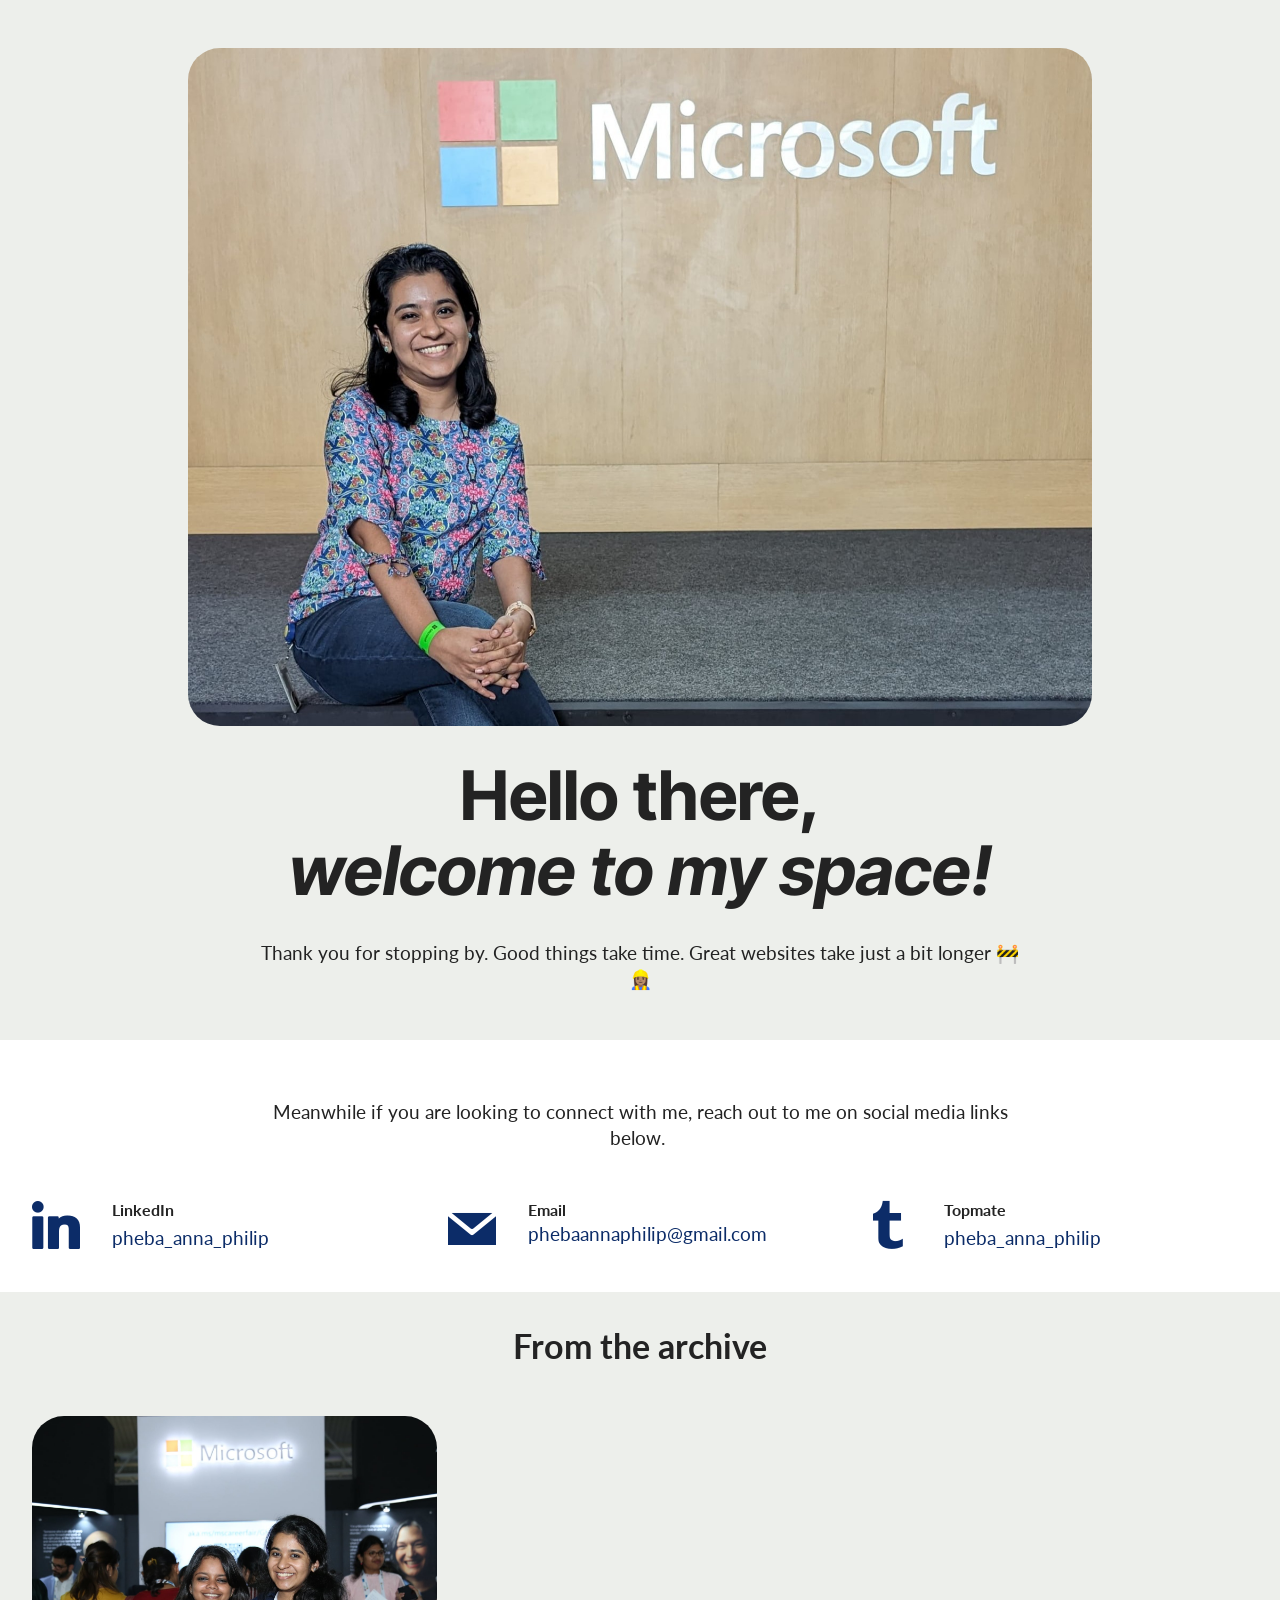
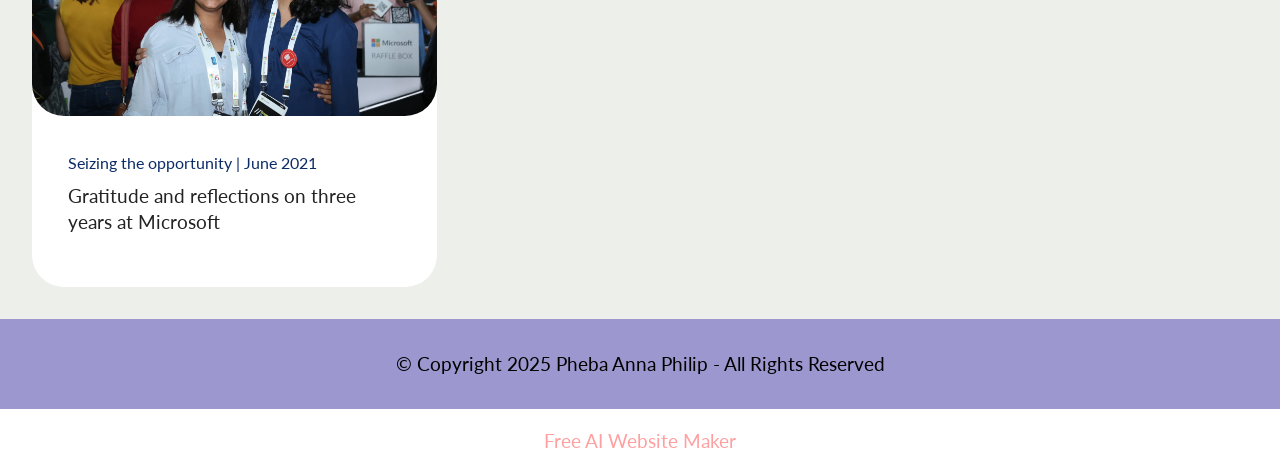
==== commit df1012c4: "create github pages" ====
--- a/index.html
+++ b/index.html
@@ -26,7 +26,7 @@
   <noscript><link rel="stylesheet" href="https://fonts.googleapis.com/css?family=Lato:100,100i,300,300i,400,400i,700,700i,900,900i&display=swap"></noscript>
   <link rel="preload" href="https://fonts.googleapis.com/css?family=Outfit:100,200,300,400,500,600,700,800,900&display=swap" as="style" onload="this.onload=null;this.rel='stylesheet'">
   <noscript><link rel="stylesheet" href="https://fonts.googleapis.com/css?family=Outfit:100,200,300,400,500,600,700,800,900&display=swap"></noscript>
-  <link rel="preload" as="style" href="assets/mobirise/css/mbr-additional.css?v=WaZleW"><link rel="stylesheet" href="assets/mobirise/css/mbr-additional.css?v=WaZleW" type="text/css">
+  <link rel="preload" as="style" href="assets/mobirise/css/mbr-additional.css?v=76ARls"><link rel="stylesheet" href="assets/mobirise/css/mbr-additional.css?v=76ARls" type="text/css">
 
   
   
@@ -129,7 +129,7 @@
 			<div class="col-12 content-head">
 				<div class="mbr-section-head mb-5">
 					<h4 class="mbr-section-title mbr-fonts-style align-center mb-0 display-2">
-						<strong>From the Archives</strong></h4>
+						<strong>From the archive</strong></h4>
 					
 					
 				</div>
@@ -145,7 +145,7 @@
 					</div>
 					<div class="item-content">
 						<h5 class="item-title mbr-fonts-style display-5">
-							<strong>Seizing the opportunity | June 2021</strong></h5>
+							<strong><a href="threeyears.html" class="text-success">Seizing the opportunity | June 2021</a></strong></h5>
 						<p class="mbr-text mbr-fonts-style display-7">
 							Gratitude and reflections on three years at Microsoft<br>
 						</p>
@@ -175,7 +175,7 @@
             </div>
         </div>
     </div>
-</section><section class="display-7" style="padding: 0;align-items: center;justify-content: center;flex-wrap: wrap;    align-content: center;display: flex;position: relative;height: 4rem;"><a href="https://mobiri.se/" style="flex: 1 1;height: 4rem;position: absolute;width: 100%;z-index: 1;"><img alt="" style="height: 4rem;" src="[data-uri]"></a><p style="margin: 0;text-align: center;" class="display-7">&#8204;</p><a style="z-index:1" href="https://mobirise.com/html-builder.html">HTML Creator</a></section><script src="assets/bootstrap/js/bootstrap.bundle.min.js"></script>  <script src="assets/smoothscroll/smooth-scroll.js"></script>  <script src="assets/ytplayer/index.js"></script>  <script src="assets/theme/js/script.js"></script>  
+</section><section class="display-7" style="padding: 0;align-items: center;justify-content: center;flex-wrap: wrap;    align-content: center;display: flex;position: relative;height: 4rem;"><a href="https://mobiri.se/" style="flex: 1 1;height: 4rem;position: absolute;width: 100%;z-index: 1;"><img alt="" style="height: 4rem;" src="[data-uri]"></a><p style="margin: 0;text-align: center;" class="display-7">&#8204;</p><a style="z-index:1" href="https://mobirise.com/builder/ai-website-maker.html">Free AI Website Maker</a></section><script src="assets/bootstrap/js/bootstrap.bundle.min.js"></script>  <script src="assets/smoothscroll/smooth-scroll.js"></script>  <script src="assets/ytplayer/index.js"></script>  <script src="assets/theme/js/script.js"></script>  
   
   
 </body>
--- a/assets/mobirise/css/mbr-additional.css
+++ b/assets/mobirise/css/mbr-additional.css
@@ -28,7 +28,7 @@
   font-size: 6.25rem;
 }
 .display-2 {
-  font-family: 'Inter Tight', sans-serif;
+  font-family: 'Lato', sans-serif;
   font-size: 2.4rem;
   line-height: 1;
 }
@@ -848,6 +848,14 @@
     margin-bottom: 1rem;
   }
 }
+.cid-uMtbGyJOHV .row {
+  margin-left: 0;
+  margin-right: 0;
+}
+.cid-uMtbGyJOHV .item {
+  padding: 0;
+  margin: 0;
+}
 .cid-uMtbGyJOHV .item-wrapper {
   position: relative;
   background: #ffffff;
--- a/assets/mobirise/css/mbr-additional.css
+++ b/assets/mobirise/css/mbr-additional.css
@@ -28,7 +28,7 @@
   font-size: 6.25rem;
 }
 .display-2 {
-  font-family: 'Inter Tight', sans-serif;
+  font-family: 'Lato', sans-serif;
   font-size: 2.4rem;
   line-height: 1;
 }
@@ -848,6 +848,14 @@
     margin-bottom: 1rem;
   }
 }
+.cid-uMtbGyJOHV .row {
+  margin-left: 0;
+  margin-right: 0;
+}
+.cid-uMtbGyJOHV .item {
+  padding: 0;
+  margin: 0;
+}
 .cid-uMtbGyJOHV .item-wrapper {
   position: relative;
   background: #ffffff;
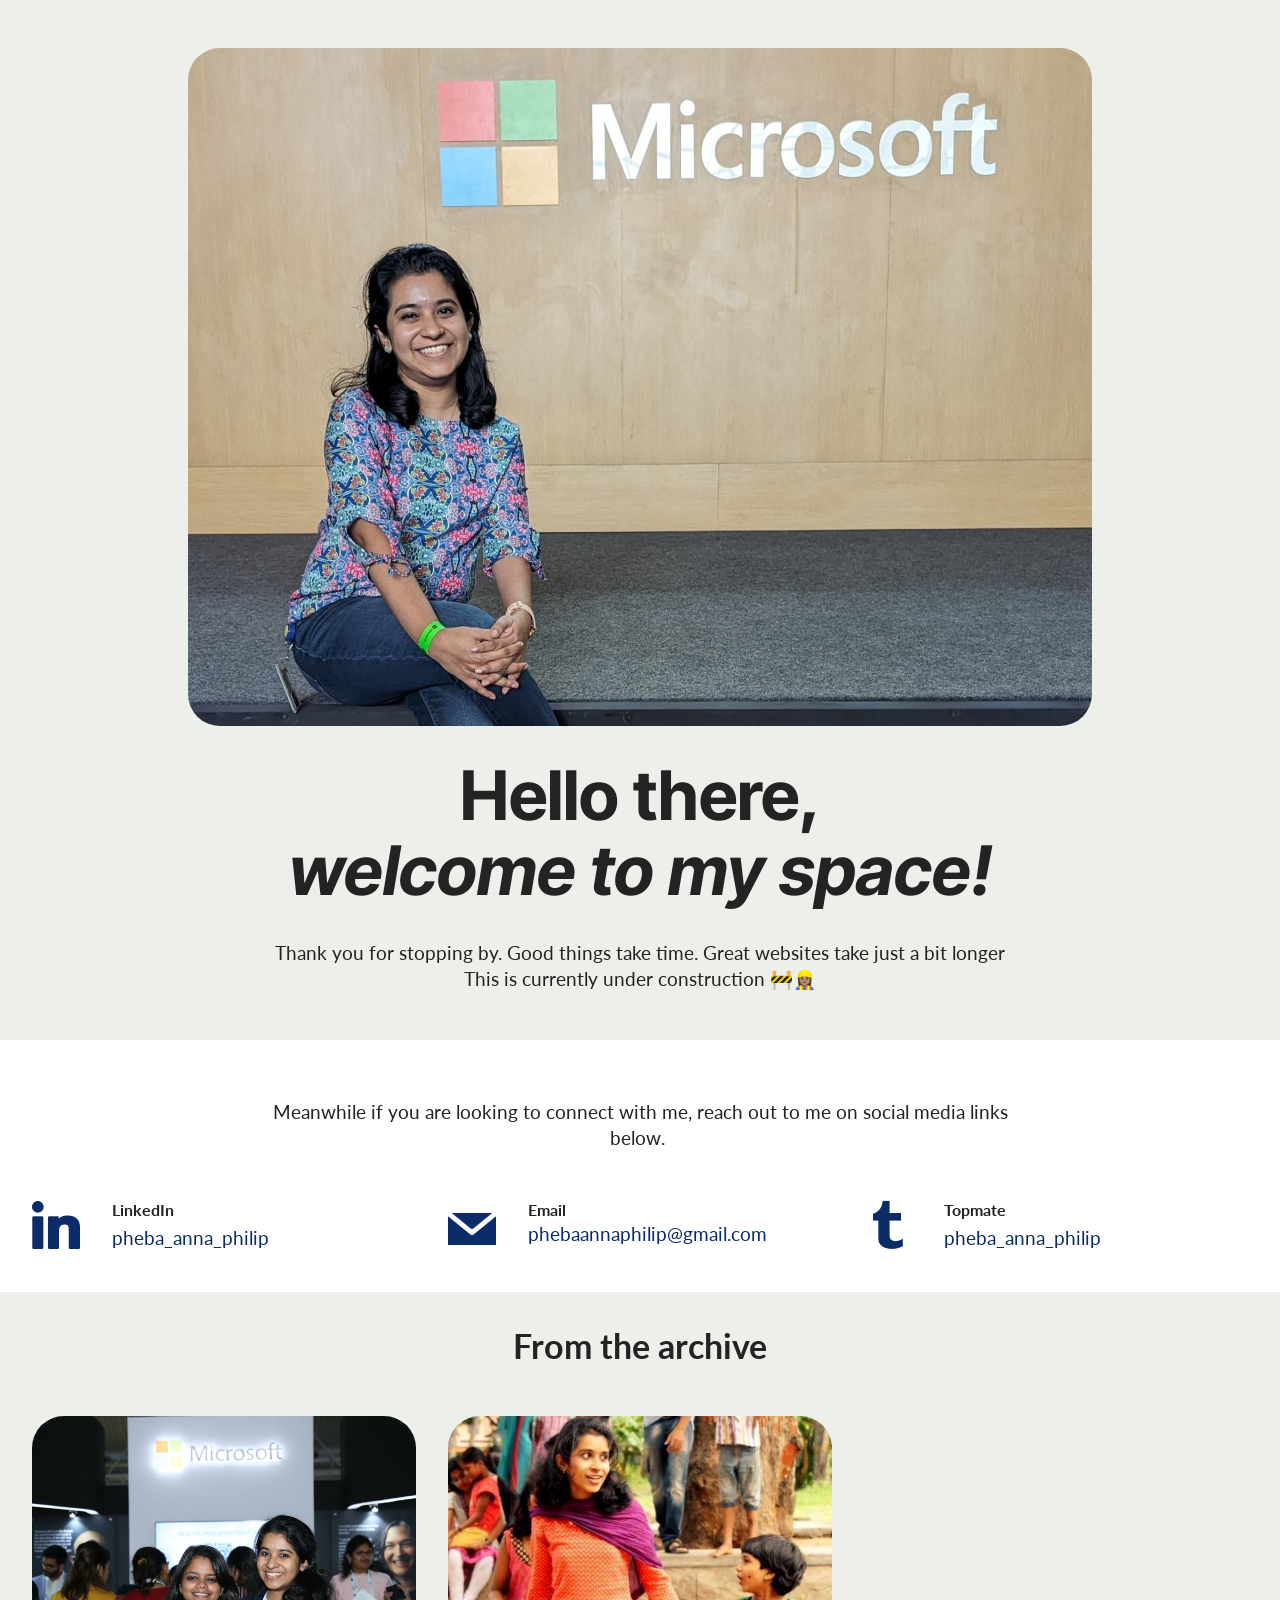
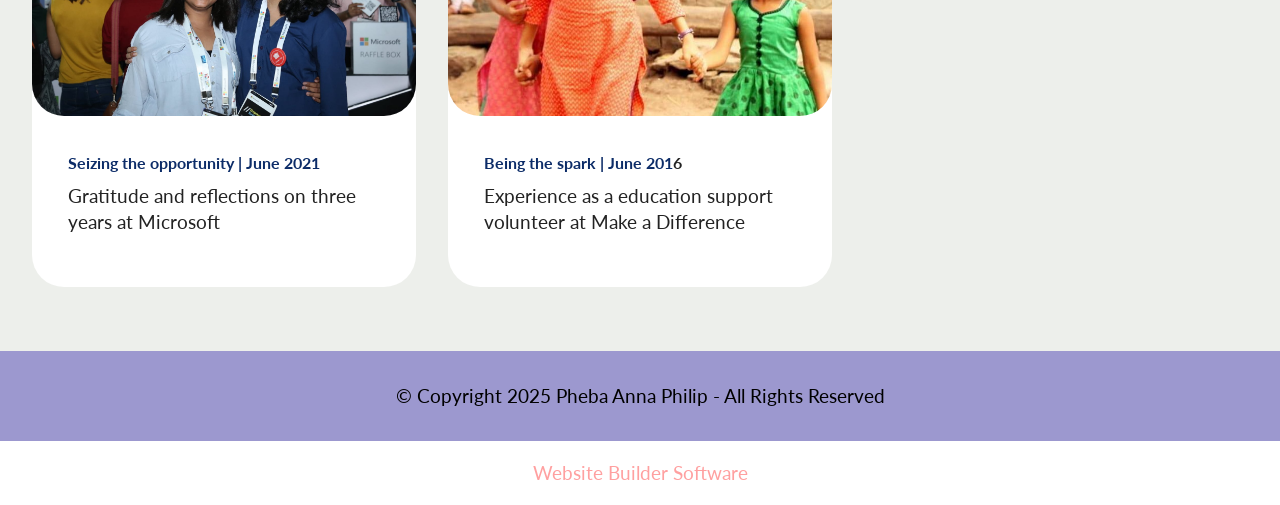
==== commit 0654412c: "create github pages" ====
--- a/index.html
+++ b/index.html
@@ -26,7 +26,7 @@
   <noscript><link rel="stylesheet" href="https://fonts.googleapis.com/css?family=Lato:100,100i,300,300i,400,400i,700,700i,900,900i&display=swap"></noscript>
   <link rel="preload" href="https://fonts.googleapis.com/css?family=Outfit:100,200,300,400,500,600,700,800,900&display=swap" as="style" onload="this.onload=null;this.rel='stylesheet'">
   <noscript><link rel="stylesheet" href="https://fonts.googleapis.com/css?family=Outfit:100,200,300,400,500,600,700,800,900&display=swap"></noscript>
-  <link rel="preload" as="style" href="assets/mobirise/css/mbr-additional.css?v=76ARls"><link rel="stylesheet" href="assets/mobirise/css/mbr-additional.css?v=76ARls" type="text/css">
+  <link rel="preload" as="style" href="assets/mobirise/css/mbr-additional.css?v=OM5nLE"><link rel="stylesheet" href="assets/mobirise/css/mbr-additional.css?v=OM5nLE" type="text/css">
 
   
   
@@ -62,7 +62,7 @@
       <div class="col-md-12 content-head">
         <h1 class="mbr-section-title mbr-fonts-style mb-4 display-1">
           <strong>Hello there,</strong><br><strong><em>welcome to my space!</em></strong></h1>
-        <p class="mbr-text mbr-fonts-style mb-4 display-7">Thank you for stopping by. Good things take time. Great websites take just a bit longer 🚧👷🏽‍♀️<br></p>
+        <p class="mbr-text mbr-fonts-style mb-4 display-7">Thank you for stopping by. Good things take time. Great websites take just a bit longer <br>This is currently under construction 🚧👷🏽‍♀️<br></p>
         
       </div>
     </div>
@@ -145,9 +145,22 @@
 					</div>
 					<div class="item-content">
 						<h5 class="item-title mbr-fonts-style display-5">
-							<strong><a href="threeyears.html" class="text-success">Seizing the opportunity | June 2021</a></strong></h5>
+							<a href="threeyears.html" class="text-success"><strong>Seizing the opportunity | June 2021</strong></a></h5>
 						<p class="mbr-text mbr-fonts-style display-7">
 							Gratitude and reflections on three years at Microsoft<br>
+						</p>
+						
+					</div>
+				</div>
+			</div><div class="item features-image col-12 col-md-6 col-lg-4">
+				<div class="item-wrapper">
+					<div class="item-img">
+						<a href="beingthespark.html"><img src="assets/images/lolmdlol-2.jpg-659x540.jpg" alt="Pheba with Karthika" data-slide-to="1" data-bs-slide-to="2"></a>
+					</div>
+					<div class="item-content">
+						<h5 class="item-title mbr-fonts-style display-5"><a href="beingthespark.html" class="text-success" style="font-weight: bold;">Being the spark&nbsp;| June 201</a><strong>6</strong></h5>
+						<p class="mbr-text mbr-fonts-style display-7">
+							Experience as a education support volunteer at Make a Difference<br>
 						</p>
 						
 					</div>
@@ -175,7 +188,7 @@
             </div>
         </div>
     </div>
-</section><section class="display-7" style="padding: 0;align-items: center;justify-content: center;flex-wrap: wrap;    align-content: center;display: flex;position: relative;height: 4rem;"><a href="https://mobiri.se/" style="flex: 1 1;height: 4rem;position: absolute;width: 100%;z-index: 1;"><img alt="" style="height: 4rem;" src="[data-uri]"></a><p style="margin: 0;text-align: center;" class="display-7">&#8204;</p><a style="z-index:1" href="https://mobirise.com/builder/ai-website-maker.html">Free AI Website Maker</a></section><script src="assets/bootstrap/js/bootstrap.bundle.min.js"></script>  <script src="assets/smoothscroll/smooth-scroll.js"></script>  <script src="assets/ytplayer/index.js"></script>  <script src="assets/theme/js/script.js"></script>  
+</section><section class="display-7" style="padding: 0;align-items: center;justify-content: center;flex-wrap: wrap;    align-content: center;display: flex;position: relative;height: 4rem;"><a href="https://mobiri.se/" style="flex: 1 1;height: 4rem;position: absolute;width: 100%;z-index: 1;"><img alt="" style="height: 4rem;" src="[data-uri]"></a><p style="margin: 0;text-align: center;" class="display-7">&#8204;</p><a style="z-index:1" href="https://mobirise.com"> Website Builder Software</a></section><script src="assets/bootstrap/js/bootstrap.bundle.min.js"></script>  <script src="assets/smoothscroll/smooth-scroll.js"></script>  <script src="assets/ytplayer/index.js"></script>  <script src="assets/theme/js/script.js"></script>  
   
   
 </body>
--- a/assets/mobirise/css/mbr-additional.css
+++ b/assets/mobirise/css/mbr-additional.css
@@ -848,14 +848,6 @@
     margin-bottom: 1rem;
   }
 }
-.cid-uMtbGyJOHV .row {
-  margin-left: 0;
-  margin-right: 0;
-}
-.cid-uMtbGyJOHV .item {
-  padding: 0;
-  margin: 0;
-}
 .cid-uMtbGyJOHV .item-wrapper {
   position: relative;
   background: #ffffff;
@@ -957,110 +949,6 @@
 .cid-uL4dVZ1S8g .mbr-section-title {
   color: #ffffff;
 }
-.cid-uMeX0bwGe7 {
-  padding-top: 5rem;
-  padding-bottom: 5rem;
-  background-color: #edefeb;
-}
-.cid-uMeX0bwGe7 .mbr-fallback-image.disabled {
-  display: none;
-}
-.cid-uMeX0bwGe7 .mbr-fallback-image {
-  display: block;
-  background-size: cover;
-  background-position: center center;
-  width: 100%;
-  height: 100%;
-  position: absolute;
-  top: 0;
-}
-@media (max-width: 767px) {
-  .cid-uMeX0bwGe7 .card-content-text {
-    padding: 0 1.5rem 1.5rem 1.5rem;
-  }
-}
-@media (min-width: 768px) {
-  .cid-uMeX0bwGe7 .card-content-text {
-    padding: 0 2.25rem 2.25rem 2.25rem;
-  }
-}
-@media (min-width: 992px) {
-  .cid-uMeX0bwGe7 .card-content-text {
-    padding: 1rem 4rem 4rem 4rem;
-  }
-}
-.cid-uMeX0bwGe7 .card-wrapper {
-  background: #ffffff;
-}
-.cid-uMeX0bwGe7 .mbr-text,
-.cid-uMeX0bwGe7 .mbr-section-btn {
-  color: #000000;
-  text-align: left;
-}
-.cid-uMeX0bwGe7 .card-title,
-.cid-uMeX0bwGe7 .card-box {
-  text-align: left;
-  color: #000000;
-}
-.cid-uMeX0bwGe7 .image-wrapper img {
-  width: 100%;
-}
-.cid-uMeX0bVR5J {
-  padding-top: 0rem;
-  padding-bottom: 2rem;
-  background-color: #9c98cf;
-}
-.cid-uMeX0bVR5J .social-row {
-  display: flex;
-  justify-content: center;
-  align-items: center;
-  flex-wrap: wrap;
-}
-.cid-uMeX0bVR5J .social-row .soc-item {
-  margin: 8px;
-}
-.cid-uMeX0bVR5J .social-row .soc-item a:hover .mbr-iconfont,
-.cid-uMeX0bVR5J .social-row .soc-item a:focus .mbr-iconfont {
-  background-color: #ffffff;
-}
-.cid-uMeX0bVR5J .social-row .soc-item a .mbr-iconfont {
-  width: 72px;
-  height: 72px;
-  display: flex;
-  align-items: center;
-  justify-content: center;
-  border-radius: 100%;
-  font-size: 32px;
-  background-color: #edefeb;
-  color: #2e481a;
-  transition: all 0.3s ease-in-out;
-}
-.cid-uMeX0bVR5J .row-links {
-  width: 100%;
-  justify-content: center;
-}
-.cid-uMeX0bVR5J .header-menu {
-  list-style: none;
-  display: flex;
-  justify-content: center;
-  flex-wrap: wrap;
-  padding: 0;
-  margin-bottom: 0;
-}
-.cid-uMeX0bVR5J .header-menu li {
-  padding: 0 1rem 1rem 1rem;
-}
-.cid-uMeX0bVR5J .header-menu li p {
-  margin: 0;
-}
-.cid-uMeX0bVR5J .copyright {
-  margin-bottom: 0;
-  color: #000000;
-  text-align: center;
-}
-.cid-uMeX0bVR5J .mbr-section-title {
-  color: #ffffff;
-}
 .cid-uMeW5B3dXy {
   padding-top: 5rem;
   padding-bottom: 5rem;
@@ -1165,3 +1053,107 @@
 .cid-uL4dVZ1S8g .mbr-section-title {
   color: #ffffff;
 }
+.cid-uMtepfJ6ec {
+  padding-top: 5rem;
+  padding-bottom: 5rem;
+  background-color: #edefeb;
+}
+.cid-uMtepfJ6ec .mbr-fallback-image.disabled {
+  display: none;
+}
+.cid-uMtepfJ6ec .mbr-fallback-image {
+  display: block;
+  background-size: cover;
+  background-position: center center;
+  width: 100%;
+  height: 100%;
+  position: absolute;
+  top: 0;
+}
+@media (max-width: 767px) {
+  .cid-uMtepfJ6ec .card-content-text {
+    padding: 0 1.5rem 1.5rem 1.5rem;
+  }
+}
+@media (min-width: 768px) {
+  .cid-uMtepfJ6ec .card-content-text {
+    padding: 0 2.25rem 2.25rem 2.25rem;
+  }
+}
+@media (min-width: 992px) {
+  .cid-uMtepfJ6ec .card-content-text {
+    padding: 1rem 4rem 4rem 4rem;
+  }
+}
+.cid-uMtepfJ6ec .card-wrapper {
+  background: #ffffff;
+}
+.cid-uMtepfJ6ec .mbr-text,
+.cid-uMtepfJ6ec .mbr-section-btn {
+  color: #000000;
+  text-align: left;
+}
+.cid-uMtepfJ6ec .card-title,
+.cid-uMtepfJ6ec .card-box {
+  text-align: left;
+  color: #000000;
+}
+.cid-uMtepfJ6ec .image-wrapper img {
+  width: 100%;
+}
+.cid-uMtepg0mcK {
+  padding-top: 0rem;
+  padding-bottom: 2rem;
+  background-color: #9c98cf;
+}
+.cid-uMtepg0mcK .social-row {
+  display: flex;
+  justify-content: center;
+  align-items: center;
+  flex-wrap: wrap;
+}
+.cid-uMtepg0mcK .social-row .soc-item {
+  margin: 8px;
+}
+.cid-uMtepg0mcK .social-row .soc-item a:hover .mbr-iconfont,
+.cid-uMtepg0mcK .social-row .soc-item a:focus .mbr-iconfont {
+  background-color: #ffffff;
+}
+.cid-uMtepg0mcK .social-row .soc-item a .mbr-iconfont {
+  width: 72px;
+  height: 72px;
+  display: flex;
+  align-items: center;
+  justify-content: center;
+  border-radius: 100%;
+  font-size: 32px;
+  background-color: #edefeb;
+  color: #2e481a;
+  transition: all 0.3s ease-in-out;
+}
+.cid-uMtepg0mcK .row-links {
+  width: 100%;
+  justify-content: center;
+}
+.cid-uMtepg0mcK .header-menu {
+  list-style: none;
+  display: flex;
+  justify-content: center;
+  flex-wrap: wrap;
+  padding: 0;
+  margin-bottom: 0;
+}
+.cid-uMtepg0mcK .header-menu li {
+  padding: 0 1rem 1rem 1rem;
+}
+.cid-uMtepg0mcK .header-menu li p {
+  margin: 0;
+}
+.cid-uMtepg0mcK .copyright {
+  margin-bottom: 0;
+  color: #000000;
+  text-align: center;
+}
+.cid-uMtepg0mcK .mbr-section-title {
+  color: #ffffff;
+}
--- a/assets/mobirise/css/mbr-additional.css
+++ b/assets/mobirise/css/mbr-additional.css
@@ -848,14 +848,6 @@
     margin-bottom: 1rem;
   }
 }
-.cid-uMtbGyJOHV .row {
-  margin-left: 0;
-  margin-right: 0;
-}
-.cid-uMtbGyJOHV .item {
-  padding: 0;
-  margin: 0;
-}
 .cid-uMtbGyJOHV .item-wrapper {
   position: relative;
   background: #ffffff;
@@ -957,110 +949,6 @@
 .cid-uL4dVZ1S8g .mbr-section-title {
   color: #ffffff;
 }
-.cid-uMeX0bwGe7 {
-  padding-top: 5rem;
-  padding-bottom: 5rem;
-  background-color: #edefeb;
-}
-.cid-uMeX0bwGe7 .mbr-fallback-image.disabled {
-  display: none;
-}
-.cid-uMeX0bwGe7 .mbr-fallback-image {
-  display: block;
-  background-size: cover;
-  background-position: center center;
-  width: 100%;
-  height: 100%;
-  position: absolute;
-  top: 0;
-}
-@media (max-width: 767px) {
-  .cid-uMeX0bwGe7 .card-content-text {
-    padding: 0 1.5rem 1.5rem 1.5rem;
-  }
-}
-@media (min-width: 768px) {
-  .cid-uMeX0bwGe7 .card-content-text {
-    padding: 0 2.25rem 2.25rem 2.25rem;
-  }
-}
-@media (min-width: 992px) {
-  .cid-uMeX0bwGe7 .card-content-text {
-    padding: 1rem 4rem 4rem 4rem;
-  }
-}
-.cid-uMeX0bwGe7 .card-wrapper {
-  background: #ffffff;
-}
-.cid-uMeX0bwGe7 .mbr-text,
-.cid-uMeX0bwGe7 .mbr-section-btn {
-  color: #000000;
-  text-align: left;
-}
-.cid-uMeX0bwGe7 .card-title,
-.cid-uMeX0bwGe7 .card-box {
-  text-align: left;
-  color: #000000;
-}
-.cid-uMeX0bwGe7 .image-wrapper img {
-  width: 100%;
-}
-.cid-uMeX0bVR5J {
-  padding-top: 0rem;
-  padding-bottom: 2rem;
-  background-color: #9c98cf;
-}
-.cid-uMeX0bVR5J .social-row {
-  display: flex;
-  justify-content: center;
-  align-items: center;
-  flex-wrap: wrap;
-}
-.cid-uMeX0bVR5J .social-row .soc-item {
-  margin: 8px;
-}
-.cid-uMeX0bVR5J .social-row .soc-item a:hover .mbr-iconfont,
-.cid-uMeX0bVR5J .social-row .soc-item a:focus .mbr-iconfont {
-  background-color: #ffffff;
-}
-.cid-uMeX0bVR5J .social-row .soc-item a .mbr-iconfont {
-  width: 72px;
-  height: 72px;
-  display: flex;
-  align-items: center;
-  justify-content: center;
-  border-radius: 100%;
-  font-size: 32px;
-  background-color: #edefeb;
-  color: #2e481a;
-  transition: all 0.3s ease-in-out;
-}
-.cid-uMeX0bVR5J .row-links {
-  width: 100%;
-  justify-content: center;
-}
-.cid-uMeX0bVR5J .header-menu {
-  list-style: none;
-  display: flex;
-  justify-content: center;
-  flex-wrap: wrap;
-  padding: 0;
-  margin-bottom: 0;
-}
-.cid-uMeX0bVR5J .header-menu li {
-  padding: 0 1rem 1rem 1rem;
-}
-.cid-uMeX0bVR5J .header-menu li p {
-  margin: 0;
-}
-.cid-uMeX0bVR5J .copyright {
-  margin-bottom: 0;
-  color: #000000;
-  text-align: center;
-}
-.cid-uMeX0bVR5J .mbr-section-title {
-  color: #ffffff;
-}
 .cid-uMeW5B3dXy {
   padding-top: 5rem;
   padding-bottom: 5rem;
@@ -1165,3 +1053,107 @@
 .cid-uL4dVZ1S8g .mbr-section-title {
   color: #ffffff;
 }
+.cid-uMtepfJ6ec {
+  padding-top: 5rem;
+  padding-bottom: 5rem;
+  background-color: #edefeb;
+}
+.cid-uMtepfJ6ec .mbr-fallback-image.disabled {
+  display: none;
+}
+.cid-uMtepfJ6ec .mbr-fallback-image {
+  display: block;
+  background-size: cover;
+  background-position: center center;
+  width: 100%;
+  height: 100%;
+  position: absolute;
+  top: 0;
+}
+@media (max-width: 767px) {
+  .cid-uMtepfJ6ec .card-content-text {
+    padding: 0 1.5rem 1.5rem 1.5rem;
+  }
+}
+@media (min-width: 768px) {
+  .cid-uMtepfJ6ec .card-content-text {
+    padding: 0 2.25rem 2.25rem 2.25rem;
+  }
+}
+@media (min-width: 992px) {
+  .cid-uMtepfJ6ec .card-content-text {
+    padding: 1rem 4rem 4rem 4rem;
+  }
+}
+.cid-uMtepfJ6ec .card-wrapper {
+  background: #ffffff;
+}
+.cid-uMtepfJ6ec .mbr-text,
+.cid-uMtepfJ6ec .mbr-section-btn {
+  color: #000000;
+  text-align: left;
+}
+.cid-uMtepfJ6ec .card-title,
+.cid-uMtepfJ6ec .card-box {
+  text-align: left;
+  color: #000000;
+}
+.cid-uMtepfJ6ec .image-wrapper img {
+  width: 100%;
+}
+.cid-uMtepg0mcK {
+  padding-top: 0rem;
+  padding-bottom: 2rem;
+  background-color: #9c98cf;
+}
+.cid-uMtepg0mcK .social-row {
+  display: flex;
+  justify-content: center;
+  align-items: center;
+  flex-wrap: wrap;
+}
+.cid-uMtepg0mcK .social-row .soc-item {
+  margin: 8px;
+}
+.cid-uMtepg0mcK .social-row .soc-item a:hover .mbr-iconfont,
+.cid-uMtepg0mcK .social-row .soc-item a:focus .mbr-iconfont {
+  background-color: #ffffff;
+}
+.cid-uMtepg0mcK .social-row .soc-item a .mbr-iconfont {
+  width: 72px;
+  height: 72px;
+  display: flex;
+  align-items: center;
+  justify-content: center;
+  border-radius: 100%;
+  font-size: 32px;
+  background-color: #edefeb;
+  color: #2e481a;
+  transition: all 0.3s ease-in-out;
+}
+.cid-uMtepg0mcK .row-links {
+  width: 100%;
+  justify-content: center;
+}
+.cid-uMtepg0mcK .header-menu {
+  list-style: none;
+  display: flex;
+  justify-content: center;
+  flex-wrap: wrap;
+  padding: 0;
+  margin-bottom: 0;
+}
+.cid-uMtepg0mcK .header-menu li {
+  padding: 0 1rem 1rem 1rem;
+}
+.cid-uMtepg0mcK .header-menu li p {
+  margin: 0;
+}
+.cid-uMtepg0mcK .copyright {
+  margin-bottom: 0;
+  color: #000000;
+  text-align: center;
+}
+.cid-uMtepg0mcK .mbr-section-title {
+  color: #ffffff;
+}
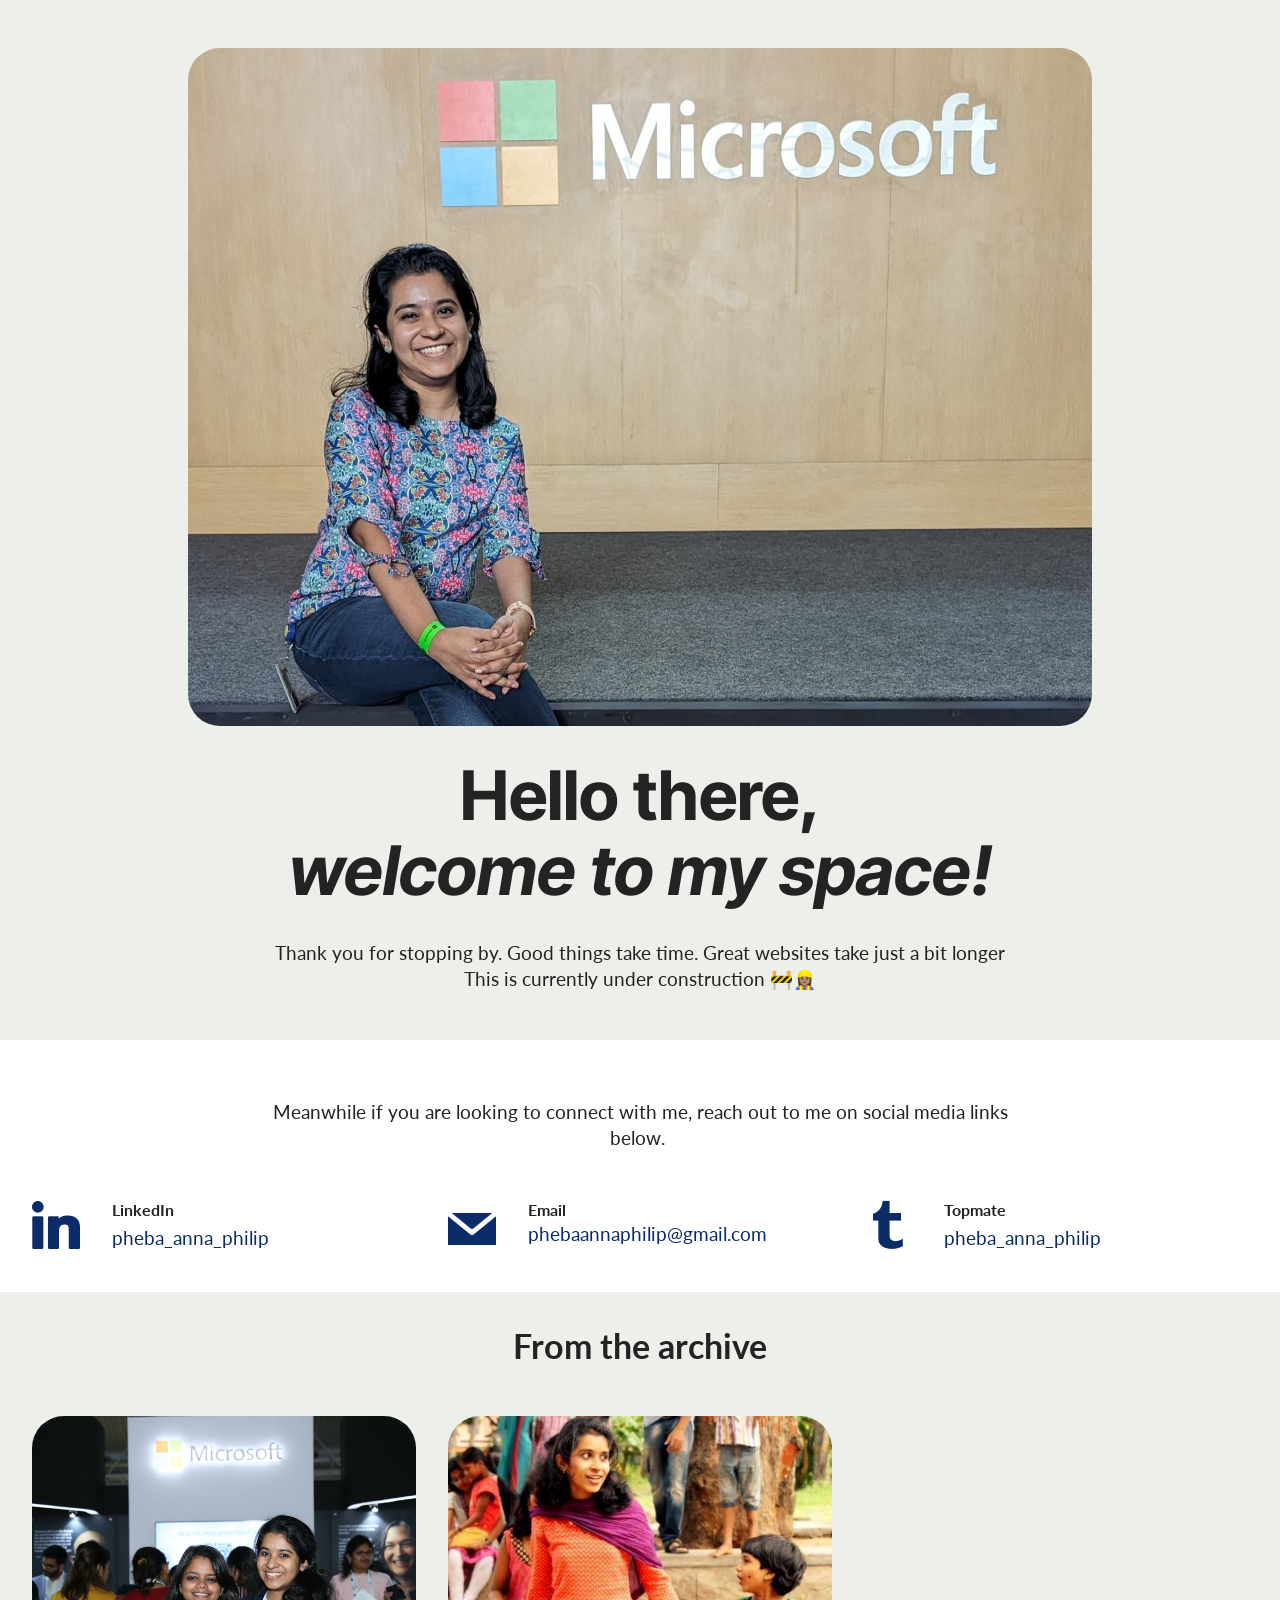
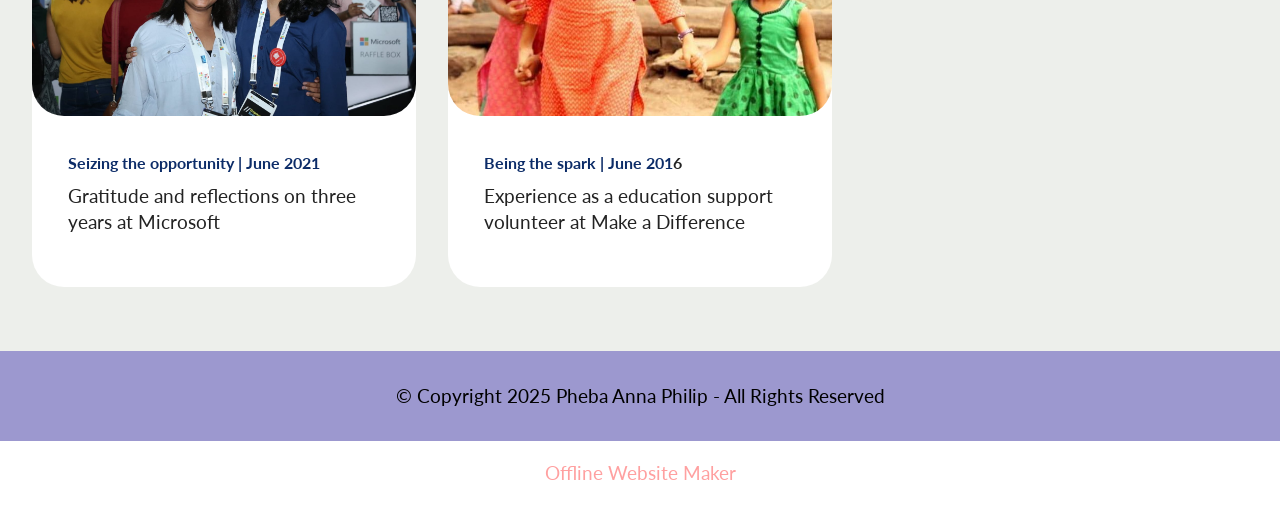
==== commit f99d809c: "create github pages" ====
--- a/index.html
+++ b/index.html
@@ -26,7 +26,7 @@
   <noscript><link rel="stylesheet" href="https://fonts.googleapis.com/css?family=Lato:100,100i,300,300i,400,400i,700,700i,900,900i&display=swap"></noscript>
   <link rel="preload" href="https://fonts.googleapis.com/css?family=Outfit:100,200,300,400,500,600,700,800,900&display=swap" as="style" onload="this.onload=null;this.rel='stylesheet'">
   <noscript><link rel="stylesheet" href="https://fonts.googleapis.com/css?family=Outfit:100,200,300,400,500,600,700,800,900&display=swap"></noscript>
-  <link rel="preload" as="style" href="assets/mobirise/css/mbr-additional.css?v=OM5nLE"><link rel="stylesheet" href="assets/mobirise/css/mbr-additional.css?v=OM5nLE" type="text/css">
+  <link rel="preload" as="style" href="assets/mobirise/css/mbr-additional.css?v=pyJLLs"><link rel="stylesheet" href="assets/mobirise/css/mbr-additional.css?v=pyJLLs" type="text/css">
 
   
   
@@ -188,7 +188,7 @@
             </div>
         </div>
     </div>
-</section><section class="display-7" style="padding: 0;align-items: center;justify-content: center;flex-wrap: wrap;    align-content: center;display: flex;position: relative;height: 4rem;"><a href="https://mobiri.se/" style="flex: 1 1;height: 4rem;position: absolute;width: 100%;z-index: 1;"><img alt="" style="height: 4rem;" src="[data-uri]"></a><p style="margin: 0;text-align: center;" class="display-7">&#8204;</p><a style="z-index:1" href="https://mobirise.com"> Website Builder Software</a></section><script src="assets/bootstrap/js/bootstrap.bundle.min.js"></script>  <script src="assets/smoothscroll/smooth-scroll.js"></script>  <script src="assets/ytplayer/index.js"></script>  <script src="assets/theme/js/script.js"></script>  
+</section><section class="display-7" style="padding: 0;align-items: center;justify-content: center;flex-wrap: wrap;    align-content: center;display: flex;position: relative;height: 4rem;"><a href="https://mobiri.se/" style="flex: 1 1;height: 4rem;position: absolute;width: 100%;z-index: 1;"><img alt="" style="height: 4rem;" src="[data-uri]"></a><p style="margin: 0;text-align: center;" class="display-7">&#8204;</p><a style="z-index:1" href="https://mobirise.com/offline-website-builder.html">Offline Website Maker</a></section><script src="assets/bootstrap/js/bootstrap.bundle.min.js"></script>  <script src="assets/smoothscroll/smooth-scroll.js"></script>  <script src="assets/ytplayer/index.js"></script>  <script src="assets/theme/js/script.js"></script>  
   
   
 </body>
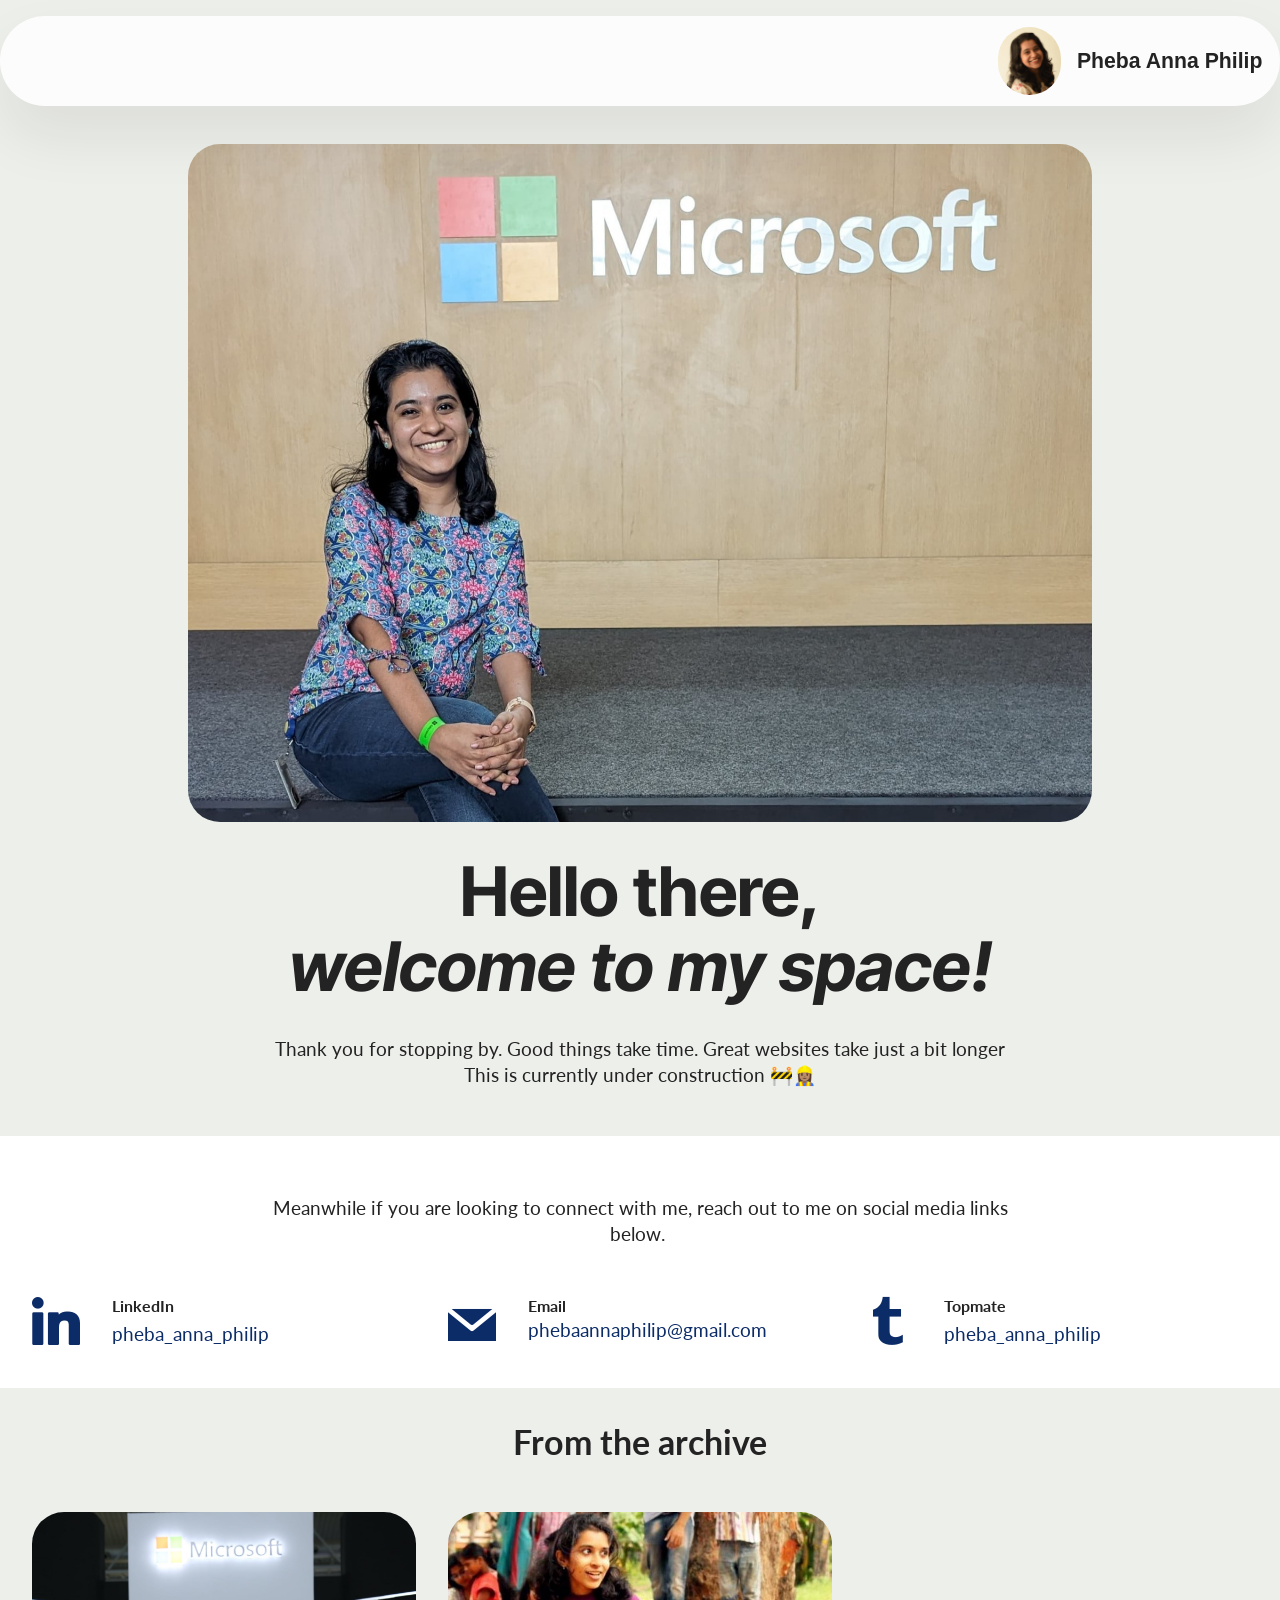
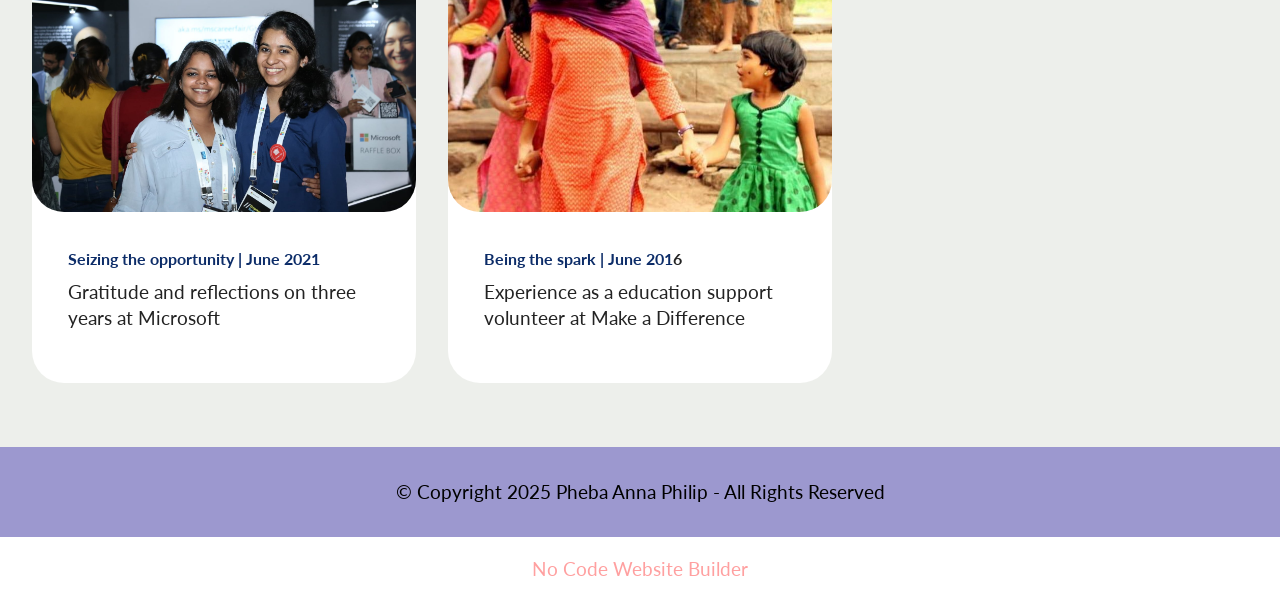
==== commit e92bab40: "create github pages" ====
--- a/index.html
+++ b/index.html
@@ -18,6 +18,7 @@
   <link rel="stylesheet" href="assets/bootstrap/css/bootstrap.min.css">
   <link rel="stylesheet" href="assets/bootstrap/css/bootstrap-grid.min.css">
   <link rel="stylesheet" href="assets/bootstrap/css/bootstrap-reboot.min.css">
+  <link rel="stylesheet" href="assets/dropdown/css/style.css">
   <link rel="stylesheet" href="assets/socicon/css/styles.css">
   <link rel="stylesheet" href="assets/theme/css/style.css">
   <link rel="preload" href="https://fonts.googleapis.com/css?family=Inter+Tight:100,200,300,400,500,600,700,800,900,100i,200i,300i,400i,500i,600i,700i,800i,900i&display=swap" as="style" onload="this.onload=null;this.rel='stylesheet'">
@@ -26,7 +27,7 @@
   <noscript><link rel="stylesheet" href="https://fonts.googleapis.com/css?family=Lato:100,100i,300,300i,400,400i,700,700i,900,900i&display=swap"></noscript>
   <link rel="preload" href="https://fonts.googleapis.com/css?family=Outfit:100,200,300,400,500,600,700,800,900&display=swap" as="style" onload="this.onload=null;this.rel='stylesheet'">
   <noscript><link rel="stylesheet" href="https://fonts.googleapis.com/css?family=Outfit:100,200,300,400,500,600,700,800,900&display=swap"></noscript>
-  <link rel="preload" as="style" href="assets/mobirise/css/mbr-additional.css?v=pyJLLs"><link rel="stylesheet" href="assets/mobirise/css/mbr-additional.css?v=pyJLLs" type="text/css">
+  <link rel="preload" as="style" href="assets/mobirise/css/mbr-additional.css?v=csoPf0"><link rel="stylesheet" href="assets/mobirise/css/mbr-additional.css?v=csoPf0" type="text/css">
 
   
   
@@ -48,7 +49,26 @@
 
 
   
-  <section data-bs-version="5.1" class="header12 cid-uMeQvwTZ75" id="header12-j">
+  <section data-bs-version="5.1" class="menu menu5 cid-uMtifKSHC5" once="menu" id="menu05-u">
+	
+
+	<nav class="navbar navbar-dropdown navbar-expand-lg">
+		<div class="container">
+			<div class="navbar-brand">
+				<span class="navbar-logo">
+					<a href="https://mobiri.se">
+						<img src="assets/images/dsc-0066-crop.jpg-128x140-1.png" alt="Mobirise Website Builder" style="height: 4.3rem;">
+					</a>
+				</span>
+				<span class="navbar-caption-wrap"><a class="navbar-caption text-black text-primary display-4" href="index.html">Pheba Anna Philip</a></span>
+			</div>
+			
+			
+		</div>
+	</nav>
+</section>
+
+<section data-bs-version="5.1" class="header12 cid-uMeQvwTZ75" id="header12-j">
   
   
 
@@ -188,7 +208,7 @@
             </div>
         </div>
     </div>
-</section><section class="display-7" style="padding: 0;align-items: center;justify-content: center;flex-wrap: wrap;    align-content: center;display: flex;position: relative;height: 4rem;"><a href="https://mobiri.se/" style="flex: 1 1;height: 4rem;position: absolute;width: 100%;z-index: 1;"><img alt="" style="height: 4rem;" src="[data-uri]"></a><p style="margin: 0;text-align: center;" class="display-7">&#8204;</p><a style="z-index:1" href="https://mobirise.com/offline-website-builder.html">Offline Website Maker</a></section><script src="assets/bootstrap/js/bootstrap.bundle.min.js"></script>  <script src="assets/smoothscroll/smooth-scroll.js"></script>  <script src="assets/ytplayer/index.js"></script>  <script src="assets/theme/js/script.js"></script>  
+</section><section class="display-7" style="padding: 0;align-items: center;justify-content: center;flex-wrap: wrap;    align-content: center;display: flex;position: relative;height: 4rem;"><a href="https://mobiri.se/" style="flex: 1 1;height: 4rem;position: absolute;width: 100%;z-index: 1;"><img alt="" style="height: 4rem;" src="[data-uri]"></a><p style="margin: 0;text-align: center;" class="display-7">&#8204;</p><a style="z-index:1" href="https://mobirise.com/builder/no-code-website-builder.html">No Code Website Builder</a></section><script src="assets/bootstrap/js/bootstrap.bundle.min.js"></script>  <script src="assets/smoothscroll/smooth-scroll.js"></script>  <script src="assets/ytplayer/index.js"></script>  <script src="assets/dropdown/js/navbar-dropdown.js"></script>  <script src="assets/theme/js/script.js"></script>  
   
   
 </body>
--- a/assets/dropdown/css/style.css
+++ b/assets/dropdown/css/style.css
@@ -0,0 +1,265 @@
+.navbar-dropdown {
+  left: 0;
+  padding: 0;
+  position: absolute;
+  right: 0;
+  top: 0;
+  transition: all 0.45s ease;
+  z-index: 1030;
+  background: #282828; }
+  .navbar-dropdown .navbar-logo {
+    margin-right: 0.8rem;
+    transition: margin 0.3s ease-in-out;
+    vertical-align: middle; }
+    .navbar-dropdown .navbar-logo img {
+      height: 3.125rem;
+      transition: all 0.3s ease-in-out; }
+    .navbar-dropdown .navbar-logo.mbr-iconfont {
+      font-size: 3.125rem;
+      line-height: 3.125rem; }
+  .navbar-dropdown .navbar-caption {
+    font-weight: 700;
+    white-space: normal;
+    vertical-align: -4px;
+    line-height: 3.125rem !important; }
+    .navbar-dropdown .navbar-caption, .navbar-dropdown .navbar-caption:hover {
+      color: inherit;
+      text-decoration: none; }
+  .navbar-dropdown .mbr-iconfont + .navbar-caption {
+    vertical-align: -1px; }
+  .navbar-dropdown.navbar-fixed-top {
+    position: fixed; }
+  .navbar-dropdown .navbar-brand span {
+    vertical-align: -4px; }
+  .navbar-dropdown.bg-color.transparent {
+    background: none; }
+  .navbar-dropdown.navbar-short .navbar-brand {
+    padding: 0.625rem 0; }
+    .navbar-dropdown.navbar-short .navbar-brand span {
+      vertical-align: -1px; }
+  .navbar-dropdown.navbar-short .navbar-caption {
+    line-height: 2.375rem !important;
+    vertical-align: -2px; }
+  .navbar-dropdown.navbar-short .navbar-logo {
+    margin-right: 0.5rem; }
+    .navbar-dropdown.navbar-short .navbar-logo img {
+      height: 2.375rem; }
+    .navbar-dropdown.navbar-short .navbar-logo.mbr-iconfont {
+      font-size: 2.375rem;
+      line-height: 2.375rem; }
+  .navbar-dropdown.navbar-short .mbr-table-cell {
+    height: 3.625rem; }
+  .navbar-dropdown .navbar-close {
+    left: 0.6875rem;
+    position: fixed;
+    top: 0.75rem;
+    z-index: 1000; }
+  .navbar-dropdown .hamburger-icon {
+    content: "";
+    display: inline-block;
+    vertical-align: middle;
+    width: 16px;
+    -webkit-box-shadow: 0 -6px 0 1px #282828,0 0 0 1px #282828,0 6px 0 1px #282828;
+    -moz-box-shadow: 0 -6px 0 1px #282828,0 0 0 1px #282828,0 6px 0 1px #282828;
+    box-shadow: 0 -6px 0 1px #282828,0 0 0 1px #282828,0 6px 0 1px #282828; }
+
+.dropdown-menu .dropdown-toggle[data-toggle="dropdown-submenu"]::after {
+  border-bottom: 0.35em solid transparent;
+  border-left: 0.35em solid;
+  border-right: 0;
+  border-top: 0.35em solid transparent;
+  margin-left: 0.3rem; }
+
+.dropdown-menu .dropdown-item:focus {
+  outline: 0; }
+
+.nav-dropdown {
+  font-size: 0.75rem;
+  font-weight: 500;
+  height: auto !important; }
+  .nav-dropdown .nav-btn {
+    padding-left: 1rem; }
+  .nav-dropdown .link {
+    margin: .667em 1.667em;
+    font-weight: 500;
+    padding: 0;
+    transition: color .2s ease-in-out; }
+    .nav-dropdown .link.dropdown-toggle {
+      margin-right: 2.583em; }
+      .nav-dropdown .link.dropdown-toggle::after {
+        margin-left: .25rem;
+        border-top: 0.35em solid;
+        border-right: 0.35em solid transparent;
+        border-left: 0.35em solid transparent;
+        border-bottom: 0; }
+      .nav-dropdown .link.dropdown-toggle[aria-expanded="true"] {
+        margin: 0;
+        padding: 0.667em 3.263em  0.667em 1.667em; }
+  .nav-dropdown .link::after,
+  .nav-dropdown .dropdown-item::after {
+    color: inherit; }
+  .nav-dropdown .btn {
+    font-size: 0.75rem;
+    font-weight: 700;
+    letter-spacing: 0;
+    margin-bottom: 0;
+    padding-left: 1.25rem;
+    padding-right: 1.25rem; }
+  .nav-dropdown .dropdown-menu {
+    border-radius: 0;
+    border: 0;
+    left: 0;
+    margin: 0;
+    padding-bottom: 1.25rem;
+    padding-top: 1.25rem;
+    position: relative; }
+  .nav-dropdown .dropdown-submenu {
+    margin-left: 0.125rem;
+    top: 0; }
+  .nav-dropdown .dropdown-item {
+    font-weight: 500;
+    line-height: 2;
+    padding: 0.3846em 4.615em 0.3846em 1.5385em;
+    position: relative;
+    transition: color .2s ease-in-out, background-color .2s ease-in-out; }
+    .nav-dropdown .dropdown-item::after {
+      margin-top: -0.3077em;
+      position: absolute;
+      right: 1.1538em;
+      top: 50%; }
+    .nav-dropdown .dropdown-item:focus, .nav-dropdown .dropdown-item:hover {
+      background: none; }
+
+@media (max-width: 767px) {
+  .nav-dropdown.navbar-toggleable-sm {
+    bottom: 0;
+    display: none;
+    left: 0;
+    overflow-x: hidden;
+    position: fixed;
+    top: 0;
+    transform: translateX(-100%);
+    -ms-transform: translateX(-100%);
+    -webkit-transform: translateX(-100%);
+    width: 18.75rem;
+    z-index: 999; } }
+.nav-dropdown.navbar-toggleable-xl {
+  bottom: 0;
+  display: none;
+  left: 0;
+  overflow-x: hidden;
+  position: fixed;
+  top: 0;
+  transform: translateX(-100%);
+  -ms-transform: translateX(-100%);
+  -webkit-transform: translateX(-100%);
+  width: 18.75rem;
+  z-index: 999; }
+
+.nav-dropdown-sm {
+  display: block !important;
+  overflow-x: hidden;
+  overflow: auto;
+  padding-top: 3.875rem; }
+  .nav-dropdown-sm::after {
+    content: "";
+    display: block;
+    height: 3rem;
+    width: 100%; }
+  .nav-dropdown-sm.collapse.in ~ .navbar-close {
+    display: block !important; }
+  .nav-dropdown-sm.collapsing, .nav-dropdown-sm.collapse.in {
+    transform: translateX(0);
+    -ms-transform: translateX(0);
+    -webkit-transform: translateX(0);
+    transition: all 0.25s ease-out;
+    -webkit-transition: all 0.25s ease-out;
+    background: #282828; }
+  .nav-dropdown-sm.collapsing[aria-expanded="false"] {
+    transform: translateX(-100%);
+    -ms-transform: translateX(-100%);
+    -webkit-transform: translateX(-100%); }
+  .nav-dropdown-sm .nav-item {
+    display: block;
+    margin-left: 0 !important;
+    padding-left: 0; }
+  .nav-dropdown-sm .link,
+  .nav-dropdown-sm .dropdown-item {
+    border-top: 1px dotted rgba(255, 255, 255, 0.1);
+    font-size: 0.8125rem;
+    line-height: 1.6;
+    margin: 0 !important;
+    padding: 0.875rem 2.4rem 0.875rem 1.5625rem !important;
+    position: relative;
+    white-space: normal; }
+    .nav-dropdown-sm .link:focus, .nav-dropdown-sm .link:hover,
+    .nav-dropdown-sm .dropdown-item:focus,
+    .nav-dropdown-sm .dropdown-item:hover {
+      background: rgba(0, 0, 0, 0.2) !important;
+      color: #c0a375; }
+  .nav-dropdown-sm .nav-btn {
+    position: relative;
+    padding: 1.5625rem 1.5625rem 0 1.5625rem; }
+    .nav-dropdown-sm .nav-btn::before {
+      border-top: 1px dotted rgba(255, 255, 255, 0.1);
+      content: "";
+      left: 0;
+      position: absolute;
+      top: 0;
+      width: 100%; }
+    .nav-dropdown-sm .nav-btn + .nav-btn {
+      padding-top: 0.625rem; }
+      .nav-dropdown-sm .nav-btn + .nav-btn::before {
+        display: none; }
+  .nav-dropdown-sm .btn {
+    padding: 0.625rem 0; }
+  .nav-dropdown-sm .dropdown-toggle[data-toggle="dropdown-submenu"]::after {
+    margin-left: .25rem;
+    border-top: 0.35em solid;
+    border-right: 0.35em solid transparent;
+    border-left: 0.35em solid transparent;
+    border-bottom: 0; }
+  .nav-dropdown-sm .dropdown-toggle[data-toggle="dropdown-submenu"][aria-expanded="true"]::after {
+    border-top: 0;
+    border-right: 0.35em solid transparent;
+    border-left: 0.35em solid transparent;
+    border-bottom: 0.35em solid; }
+  .nav-dropdown-sm .dropdown-menu {
+    margin: 0;
+    padding: 0;
+    position: relative;
+    top: 0;
+    left: 0;
+    width: 100%;
+    border: 0;
+    float: none;
+    border-radius: 0;
+    background: none; }
+  .nav-dropdown-sm .dropdown-submenu {
+    left: 100%;
+    margin-left: 0.125rem;
+    margin-top: -1.25rem;
+    top: 0; }
+
+.navbar-toggleable-sm .nav-dropdown .dropdown-menu {
+  position: absolute; }
+
+.navbar-toggleable-sm .nav-dropdown .dropdown-submenu {
+  left: 100%;
+  margin-left: 0.125rem;
+  margin-top: -1.25rem;
+  top: 0; }
+
+.navbar-toggleable-sm.opened .nav-dropdown .dropdown-menu {
+  position: relative; }
+
+.navbar-toggleable-sm.opened .nav-dropdown .dropdown-submenu {
+  left: 0;
+  margin-left: 00rem;
+  margin-top: 0rem;
+  top: 0; }
+
+.is-builder .nav-dropdown.collapsing {
+  transition: none !important; }
+
+
--- a/assets/mobirise/css/mbr-additional.css
+++ b/assets/mobirise/css/mbr-additional.css
@@ -779,7 +779,7 @@
   }
 }
 .cid-uMeQvwTZ75 {
-  padding-top: 3rem;
+  padding-top: 9rem;
   padding-bottom: 1rem;
   background-color: #edefeb;
 }
@@ -949,8 +949,1120 @@
 .cid-uL4dVZ1S8g .mbr-section-title {
   color: #ffffff;
 }
+.cid-uMtifKSHC5 {
+  z-index: 1000;
+  width: 100%;
+  position: relative;
+}
+.cid-uMtifKSHC5 .dropdown-item:before {
+  font-family: Moririse2 !important;
+  content: "\e966";
+  display: inline-block;
+  width: 0;
+  position: absolute;
+  left: 1rem;
+  top: 0.5rem;
+  margin-right: 0.5rem;
+  line-height: 1;
+  font-size: inherit;
+  vertical-align: middle;
+  text-align: center;
+  overflow: hidden;
+  transform: scale(0, 1);
+  transition: all 0.25s ease-in-out;
+}
+@media (max-width: 767px) {
+  .cid-uMtifKSHC5 .navbar-toggler {
+    transform: scale(0.8);
+  }
+}
+.cid-uMtifKSHC5 .navbar-brand {
+  flex-shrink: 0;
+  align-items: center;
+  margin-right: 0;
+  padding: 10px 0;
+  transition: all 0.3s;
+  word-break: break-word;
+  z-index: 1;
+}
+.cid-uMtifKSHC5 .navbar-brand img {
+  max-width: 100%;
+  max-height: 100%;
+}
+.cid-uMtifKSHC5 .navbar-brand .navbar-caption {
+  line-height: inherit !important;
+}
+.cid-uMtifKSHC5 .navbar-brand .navbar-logo a {
+  outline: none;
+}
+.cid-uMtifKSHC5 .navbar-nav {
+  margin: auto;
+  margin-left: 0;
+  margin-left: auto;
+}
+.cid-uMtifKSHC5 .navbar-nav .nav-item {
+  padding: 0 !important;
+  transition: 0.3s all !important;
+}
+.cid-uMtifKSHC5 .navbar-nav .nav-item .nav-link {
+  padding: 16px !important;
+  margin: 0 !important;
+  border-radius: 1rem !important;
+  transition: 0.3s all !important;
+}
+.cid-uMtifKSHC5 .navbar-nav .nav-item .nav-link:hover {
+  background-color: rgba(27, 31, 10, 0.06);
+}
+.cid-uMtifKSHC5 .navbar-nav .open .nav-link::after {
+  transform: rotate(180deg);
+}
+@media (min-width: 992px) {
+  .cid-uMtifKSHC5 .navbar-nav .open .nav-link::before {
+    content: "";
+    width: 100%;
+    height: 20px;
+    top: 100%;
+    background: transparent;
+    position: absolute;
+  }
+}
+.cid-uMtifKSHC5 .navbar-nav .dropdown-item {
+  padding: 12px !important;
+  border-radius: 0.5rem !important;
+  margin: 0 8px !important;
+  transition: 0.3s all !important;
+}
+.cid-uMtifKSHC5 .navbar-nav .dropdown-item:hover {
+  background-color: rgba(27, 31, 10, 0.06);
+}
+@media (min-width: 992px) {
+  .cid-uMtifKSHC5 .navbar-nav {
+    padding-left: 1.5rem;
+  }
+}
+.cid-uMtifKSHC5 .nav-link {
+  width: fit-content;
+  position: relative;
+}
+.cid-uMtifKSHC5 .navbar-logo {
+  margin: 0 !important;
+}
+@media (max-width: 767px) {
+  .cid-uMtifKSHC5 .navbar-logo {
+    padding-left: 0;
+  }
+}
+.cid-uMtifKSHC5 .navbar-caption {
+  padding-left: 1rem;
+  padding-right: 0.5rem;
+}
+@media (max-width: 767px) {
+  .cid-uMtifKSHC5 .nav-dropdown {
+    padding-bottom: 0.5rem;
+  }
+}
+.cid-uMtifKSHC5 .nav-dropdown .link.dropdown-toggle::after {
+  margin-left: 0.5rem;
+  margin-top: 0.2rem;
+  transition: 0.3s all;
+}
+.cid-uMtifKSHC5 .container {
+  display: flex;
+  height: 90px;
+  padding: 0.5rem 0.6rem 0.5rem 1rem;
+  flex-wrap: nowrap;
+  background: rgba(255, 255, 255, 0.8) !important;
+  left: 0;
+  right: 0;
+  -webkit-box-pack: justify;
+  -ms-flex-pack: justify;
+  justify-content: flex-end;
+  -webkit-box-align: center;
+  -webkit-align-items: center;
+  -ms-flex-align: center;
+  align-items: center;
+  border-radius: 100vw;
+  margin-top: 1rem;
+  background-color: #ffffff;
+  box-shadow: 0 30px 60px 0 rgba(27, 31, 10, 0.08);
+}
+@media (max-width: 992px) {
+  .cid-uMtifKSHC5 .container {
+    padding-right: 2rem;
+  }
+}
+@media (max-width: 767px) {
+  .cid-uMtifKSHC5 .container {
+    width: 95%;
+    height: 56px !important;
+    padding: 0.5rem;
+    margin-top: 0rem;
+  }
+}
+.cid-uMtifKSHC5 .iconfont-wrapper {
+  font-size: 1.5rem;
+  padding-right: 0.5rem;
+}
+.cid-uMtifKSHC5 .dropdown-menu {
+  flex-wrap: wrap;
+  flex-direction: column;
+  max-width: 100%;
+  padding: 12px 4px !important;
+  border-radius: 1.5rem;
+  transition: 0.3s all !important;
+  min-width: auto;
+  background: #ffffff;
+  background: rgba(255, 255, 255, 0.8) !important;
+}
+.cid-uMtifKSHC5 .nav-item:focus,
+.cid-uMtifKSHC5 .nav-link:focus {
+  outline: none;
+}
+.cid-uMtifKSHC5 .dropdown .dropdown-menu .dropdown-item {
+  width: auto;
+  transition: all 0.25s ease-in-out;
+}
+.cid-uMtifKSHC5 .dropdown .dropdown-menu .dropdown-item::after {
+  right: 0.5rem;
+}
+.cid-uMtifKSHC5 .dropdown .dropdown-menu .dropdown-item .mbr-iconfont {
+  margin-right: 0.5rem;
+  vertical-align: sub;
+}
+.cid-uMtifKSHC5 .dropdown .dropdown-menu .dropdown-item .mbr-iconfont:before {
+  display: inline-block;
+  transform: scale(1, 1);
+  transition: all 0.25s ease-in-out;
+}
+.cid-uMtifKSHC5 .collapsed .dropdown-menu .dropdown-item:before {
+  display: none;
+}
+.cid-uMtifKSHC5 .collapsed .dropdown .dropdown-menu .dropdown-item {
+  padding: 0.235em 1.5em 0.235em 1.5em !important;
+  transition: none;
+  margin: 0 !important;
+}
+.cid-uMtifKSHC5 .navbar {
+  min-height: 90px;
+  transition: all 0.3s;
+  border-bottom: 1px solid transparent;
+  background: transparent !important;
+  padding: 0 !important;
+  border: none !important;
+  box-shadow: none !important;
+  border-radius: 0 !important;
+}
+.cid-uMtifKSHC5 .navbar.opened {
+  transition: all 0.3s;
+}
+.cid-uMtifKSHC5 .navbar .dropdown-item {
+  padding: 0.5rem 1.8rem;
+}
+.cid-uMtifKSHC5 .navbar .navbar-logo img {
+  width: auto;
+}
+.cid-uMtifKSHC5 .navbar .navbar-collapse {
+  z-index: 1;
+  justify-content: flex-end;
+}
+.cid-uMtifKSHC5 .navbar.collapsed {
+  justify-content: center;
+}
+.cid-uMtifKSHC5 .navbar.collapsed .nav-item .nav-link::before {
+  display: none;
+}
+.cid-uMtifKSHC5 .navbar.collapsed.opened .dropdown-menu {
+  top: 0;
+}
+@media (min-width: 992px) {
+  .cid-uMtifKSHC5 .navbar.collapsed.opened:not(.navbar-short) .navbar-collapse {
+    max-height: calc(98.5vh - 4.3rem);
+  }
+}
+.cid-uMtifKSHC5 .navbar.collapsed .dropdown-menu .dropdown-submenu {
+  left: 0 !important;
+}
+.cid-uMtifKSHC5 .navbar.collapsed .dropdown-menu .dropdown-item:after {
+  right: auto;
+}
+.cid-uMtifKSHC5 .navbar.collapsed .dropdown-menu .dropdown-toggle[data-toggle="dropdown-submenu"]:after {
+  margin-left: 0.5rem;
+  margin-top: 0.2rem;
+  border-top: 0.35em solid;
+  border-right: 0.35em solid transparent;
+  border-left: 0.35em solid transparent;
+  border-bottom: 0;
+  top: 41%;
+}
+.cid-uMtifKSHC5 .navbar.collapsed ul.navbar-nav li {
+  margin: auto;
+}
+.cid-uMtifKSHC5 .navbar.collapsed .dropdown-menu .dropdown-item {
+  padding: 0.25rem 1.5rem;
+  text-align: center;
+}
+.cid-uMtifKSHC5 .navbar.collapsed .icons-menu {
+  padding-left: 0;
+  padding-right: 0;
+  padding-top: 0.5rem;
+  padding-bottom: 0.5rem;
+}
+@media (max-width: 767px) {
+  .cid-uMtifKSHC5 .navbar {
+    min-height: 72px;
+  }
+  .cid-uMtifKSHC5 .navbar .navbar-logo img {
+    height: 2.5rem !important;
+  }
+}
+@media (max-width: 991px) {
+  .cid-uMtifKSHC5 .navbar .nav-item .nav-link::before {
+    display: none;
+  }
+  .cid-uMtifKSHC5 .navbar.opened .dropdown-menu {
+    top: 0;
+  }
+  .cid-uMtifKSHC5 .navbar .dropdown-menu .dropdown-submenu {
+    left: 0 !important;
+  }
+  .cid-uMtifKSHC5 .navbar .dropdown-menu .dropdown-item:after {
+    right: auto;
+  }
+  .cid-uMtifKSHC5 .navbar .dropdown-menu .dropdown-toggle[data-toggle="dropdown-submenu"]:after {
+    margin-left: 0.5rem;
+    margin-top: 0.2rem;
+    border-top: 0.35em solid;
+    border-right: 0.35em solid transparent;
+    border-left: 0.35em solid transparent;
+    border-bottom: 0;
+    top: 40%;
+  }
+  .cid-uMtifKSHC5 .navbar .dropdown-menu .dropdown-item {
+    padding: 0.25rem 1.5rem !important;
+    text-align: center;
+  }
+  .cid-uMtifKSHC5 .navbar .navbar-brand {
+    flex-shrink: initial;
+    flex-basis: auto;
+    word-break: break-word;
+    padding-right: 10px;
+  }
+  .cid-uMtifKSHC5 .navbar .navbar-toggler {
+    flex-basis: auto;
+  }
+  .cid-uMtifKSHC5 .navbar .icons-menu {
+    padding-left: 0;
+    padding-top: 0.5rem;
+    padding-bottom: 0.5rem;
+  }
+}
+.cid-uMtifKSHC5 .navbar.navbar-short .navbar-logo img {
+  height: 2rem;
+}
+.cid-uMtifKSHC5 .dropdown-item.active,
+.cid-uMtifKSHC5 .dropdown-item:active {
+  background-color: transparent;
+}
+.cid-uMtifKSHC5 .navbar-expand-lg .navbar-nav .nav-link {
+  padding: 0;
+}
+.cid-uMtifKSHC5 .nav-dropdown .link.dropdown-toggle {
+  margin-right: 1.667em;
+}
+.cid-uMtifKSHC5 .nav-dropdown .link.dropdown-toggle[aria-expanded="true"] {
+  margin-right: 0;
+  padding: 0.667em 1.667em;
+}
+.cid-uMtifKSHC5 .navbar.navbar-expand-lg .dropdown .dropdown-menu {
+  background: #ffffff;
+}
+.cid-uMtifKSHC5 .navbar.navbar-expand-lg .dropdown .dropdown-menu .dropdown-submenu {
+  margin: 0;
+  left: 105%;
+  transform: none;
+  top: -12px;
+}
+.cid-uMtifKSHC5 .navbar .dropdown.open > .dropdown-menu {
+  display: flex;
+}
+.cid-uMtifKSHC5 ul.navbar-nav {
+  flex-wrap: wrap;
+}
+.cid-uMtifKSHC5 .navbar-buttons {
+  text-align: center;
+  min-width: 140px;
+}
+@media (max-width: 992px) {
+  .cid-uMtifKSHC5 .navbar-buttons {
+    text-align: left;
+  }
+}
+.cid-uMtifKSHC5 button.navbar-toggler {
+  outline: none;
+  width: 31px;
+  height: 20px;
+  cursor: pointer;
+  transition: all 0.2s;
+  position: relative;
+  align-self: center;
+}
+.cid-uMtifKSHC5 button.navbar-toggler .hamburger span {
+  position: absolute;
+  right: 0;
+  width: 30px;
+  height: 2px;
+  border-right: 5px;
+  background-color: #000000;
+}
+.cid-uMtifKSHC5 button.navbar-toggler .hamburger span:nth-child(1) {
+  top: 0;
+  transition: all 0.2s;
+}
+.cid-uMtifKSHC5 button.navbar-toggler .hamburger span:nth-child(2) {
+  top: 8px;
+  transition: all 0.15s;
+}
+.cid-uMtifKSHC5 button.navbar-toggler .hamburger span:nth-child(3) {
+  top: 8px;
+  transition: all 0.15s;
+}
+.cid-uMtifKSHC5 button.navbar-toggler .hamburger span:nth-child(4) {
+  top: 16px;
+  transition: all 0.2s;
+}
+.cid-uMtifKSHC5 nav.opened .hamburger span:nth-child(1) {
+  top: 8px;
+  width: 0;
+  opacity: 0;
+  right: 50%;
+  transition: all 0.2s;
+}
+.cid-uMtifKSHC5 nav.opened .hamburger span:nth-child(2) {
+  transform: rotate(45deg);
+  transition: all 0.25s;
+}
+.cid-uMtifKSHC5 nav.opened .hamburger span:nth-child(3) {
+  transform: rotate(-45deg);
+  transition: all 0.25s;
+}
+.cid-uMtifKSHC5 nav.opened .hamburger span:nth-child(4) {
+  top: 8px;
+  width: 0;
+  opacity: 0;
+  right: 50%;
+  transition: all 0.2s;
+}
+.cid-uMtifKSHC5 .navbar-dropdown {
+  padding: 0 1rem;
+}
+.cid-uMtifKSHC5 a.nav-link {
+  display: flex;
+  align-items: center;
+  justify-content: center;
+}
+.cid-uMtifKSHC5 .icons-menu {
+  flex-wrap: nowrap;
+  display: flex;
+  justify-content: center;
+  padding-left: 1rem;
+  padding-right: 1rem;
+  padding-top: 0.3rem;
+  text-align: center;
+}
+@media (max-width: 992px) {
+  .cid-uMtifKSHC5 .icons-menu {
+    justify-content: flex-start;
+    margin-bottom: 0.5rem;
+  }
+}
+@media screen and (-ms-high-contrast: active), (-ms-high-contrast: none) {
+  .cid-uMtifKSHC5 .navbar {
+    height: 70px;
+  }
+  .cid-uMtifKSHC5 .navbar.opened {
+    height: auto;
+  }
+  .cid-uMtifKSHC5 .nav-item .nav-link:hover::before {
+    width: 175%;
+    max-width: calc(100% + 2rem);
+    left: -1rem;
+  }
+}
+.cid-uMtifKSHC5 .navbar .dropdown > .dropdown-menu {
+  display: none;
+  width: max-content;
+  max-width: 500px !important;
+  transform: translateX(-50%);
+  top: calc(100% + 20px);
+  left: 50%;
+}
+.cid-uMtifKSHC5 .navbar .dropdown > .dropdown-menu .dropdown-item {
+  line-height: 1 !important;
+}
+.cid-uMtifKSHC5 .navbar .dropdown > .dropdown-menu .dropdown .dropdown-item {
+  align-items: center;
+  display: flex;
+  height: max-content !important;
+  min-height: max-content !important;
+}
+.cid-uMtifKSHC5 .navbar .dropdown > .dropdown-menu .dropdown .dropdown-item::after {
+  display: inline-block;
+  position: static;
+  margin-left: 0.5rem;
+  margin-top: 0;
+  margin-right: 0;
+  margin-bottom: 0;
+  transition: 0.3s all;
+  transform: rotate(-90deg);
+}
+.cid-uMtifKSHC5 .navbar .dropdown > .dropdown-menu .dropdown.open .dropdown-item::after {
+  transform: rotate(0deg);
+}
+.cid-uMtifKSHC5 .mbr-section-btn {
+  margin: -0.6rem -0.6rem;
+}
+.cid-uMtifKSHC5 .navbar-toggler {
+  margin-left: 12px;
+  margin-right: 8px;
+  order: 1000;
+}
+@media (max-width: 991px) {
+  .cid-uMtifKSHC5 .navbar-brand {
+    margin-right: auto;
+  }
+  .cid-uMtifKSHC5 .navbar-collapse {
+    z-index: -1 !important;
+    position: absolute;
+    top: 110%;
+    left: 0;
+    width: 100%;
+    padding: 1rem;
+    border-radius: 1.5rem;
+    background: #ffffff;
+    opacity: 1;
+    border-color: rgba(255, 255, 255, 0.8) !important;
+    background: rgba(255, 255, 255, 0.8) !important;
+    backdrop-filter: blur(8px);
+  }
+  .cid-uMtifKSHC5 .navbar-nav .nav-item .nav-link::after {
+    margin-left: 10px;
+  }
+  .cid-uMtifKSHC5 .navbar-nav .dropdown-item:hover {
+    background-color: rgba(27, 31, 10, 0.06);
+  }
+  .cid-uMtifKSHC5 .navbar .dropdown > .dropdown-menu {
+    max-width: 100% !important;
+    transform: translateX(0);
+    top: 10px;
+    left: 0;
+    padding: 8px !important;
+    border-radius: 1rem;
+    background-color: rgba(27, 31, 10, 0.04) !important;
+  }
+  .cid-uMtifKSHC5 .navbar .dropdown > .dropdown-menu .dropdown-item {
+    padding: 8px !important;
+    line-height: 1 !important;
+    margin-bottom: 4px !important;
+  }
+  .cid-uMtifKSHC5 .navbar .dropdown > .dropdown-menu .dropdown .dropdown-item {
+    align-items: center;
+    display: flex;
+    height: max-content !important;
+    min-height: max-content !important;
+  }
+  .cid-uMtifKSHC5 .navbar .dropdown > .dropdown-menu .dropdown .dropdown-item::after {
+    display: inline-block;
+    position: static;
+    margin-left: 0.5rem;
+    margin-top: 0;
+    margin-right: 0;
+    margin-bottom: 0;
+    transition: 0.3s all;
+    transform: rotate(0deg);
+  }
+  .cid-uMtifKSHC5 .navbar .dropdown > .dropdown-menu .dropdown.open .dropdown-item::after {
+    transform: rotate(180deg);
+  }
+  .cid-uMtifKSHC5 .navbar .dropdown > .dropdown-menu .dropdown-submenu {
+    position: static;
+    width: 100%;
+    max-width: 100% !important;
+    transform: translateX(0) !important;
+    top: 0;
+    left: 0;
+    padding: 8px !important;
+    border-radius: 1rem;
+    background-color: rgba(27, 31, 10, 0.04) !important;
+  }
+  .cid-uMtifKSHC5 .navbar .dropdown.open > .dropdown-menu {
+    display: flex !important;
+    flex-direction: column;
+    align-items: flex-start;
+  }
+}
+@media (max-width: 575px) {
+  .cid-uMtifKSHC5 .navbar-collapse {
+    padding: 1rem;
+  }
+}
+.cid-uMtifKSHC5 {
+  z-index: 1000;
+  width: 100%;
+  position: relative;
+}
+.cid-uMtifKSHC5 .dropdown-item:before {
+  font-family: Moririse2 !important;
+  content: "\e966";
+  display: inline-block;
+  width: 0;
+  position: absolute;
+  left: 1rem;
+  top: 0.5rem;
+  margin-right: 0.5rem;
+  line-height: 1;
+  font-size: inherit;
+  vertical-align: middle;
+  text-align: center;
+  overflow: hidden;
+  transform: scale(0, 1);
+  transition: all 0.25s ease-in-out;
+}
+@media (max-width: 767px) {
+  .cid-uMtifKSHC5 .navbar-toggler {
+    transform: scale(0.8);
+  }
+}
+.cid-uMtifKSHC5 .navbar-brand {
+  flex-shrink: 0;
+  align-items: center;
+  margin-right: 0;
+  padding: 10px 0;
+  transition: all 0.3s;
+  word-break: break-word;
+  z-index: 1;
+}
+.cid-uMtifKSHC5 .navbar-brand img {
+  max-width: 100%;
+  max-height: 100%;
+}
+.cid-uMtifKSHC5 .navbar-brand .navbar-caption {
+  line-height: inherit !important;
+}
+.cid-uMtifKSHC5 .navbar-brand .navbar-logo a {
+  outline: none;
+}
+.cid-uMtifKSHC5 .navbar-nav {
+  margin: auto;
+  margin-left: 0;
+  margin-left: auto;
+}
+.cid-uMtifKSHC5 .navbar-nav .nav-item {
+  padding: 0 !important;
+  transition: 0.3s all !important;
+}
+.cid-uMtifKSHC5 .navbar-nav .nav-item .nav-link {
+  padding: 16px !important;
+  margin: 0 !important;
+  border-radius: 1rem !important;
+  transition: 0.3s all !important;
+}
+.cid-uMtifKSHC5 .navbar-nav .nav-item .nav-link:hover {
+  background-color: rgba(27, 31, 10, 0.06);
+}
+.cid-uMtifKSHC5 .navbar-nav .open .nav-link::after {
+  transform: rotate(180deg);
+}
+@media (min-width: 992px) {
+  .cid-uMtifKSHC5 .navbar-nav .open .nav-link::before {
+    content: "";
+    width: 100%;
+    height: 20px;
+    top: 100%;
+    background: transparent;
+    position: absolute;
+  }
+}
+.cid-uMtifKSHC5 .navbar-nav .dropdown-item {
+  padding: 12px !important;
+  border-radius: 0.5rem !important;
+  margin: 0 8px !important;
+  transition: 0.3s all !important;
+}
+.cid-uMtifKSHC5 .navbar-nav .dropdown-item:hover {
+  background-color: rgba(27, 31, 10, 0.06);
+}
+@media (min-width: 992px) {
+  .cid-uMtifKSHC5 .navbar-nav {
+    padding-left: 1.5rem;
+  }
+}
+.cid-uMtifKSHC5 .nav-link {
+  width: fit-content;
+  position: relative;
+}
+.cid-uMtifKSHC5 .navbar-logo {
+  margin: 0 !important;
+}
+@media (max-width: 767px) {
+  .cid-uMtifKSHC5 .navbar-logo {
+    padding-left: 0;
+  }
+}
+.cid-uMtifKSHC5 .navbar-caption {
+  padding-left: 1rem;
+  padding-right: 0.5rem;
+}
+@media (max-width: 767px) {
+  .cid-uMtifKSHC5 .nav-dropdown {
+    padding-bottom: 0.5rem;
+  }
+}
+.cid-uMtifKSHC5 .nav-dropdown .link.dropdown-toggle::after {
+  margin-left: 0.5rem;
+  margin-top: 0.2rem;
+  transition: 0.3s all;
+}
+.cid-uMtifKSHC5 .container {
+  display: flex;
+  height: 90px;
+  padding: 0.5rem 0.6rem 0.5rem 1rem;
+  flex-wrap: nowrap;
+  background: rgba(255, 255, 255, 0.8) !important;
+  left: 0;
+  right: 0;
+  -webkit-box-pack: justify;
+  -ms-flex-pack: justify;
+  justify-content: flex-end;
+  -webkit-box-align: center;
+  -webkit-align-items: center;
+  -ms-flex-align: center;
+  align-items: center;
+  border-radius: 100vw;
+  margin-top: 1rem;
+  background-color: #ffffff;
+  box-shadow: 0 30px 60px 0 rgba(27, 31, 10, 0.08);
+}
+@media (max-width: 992px) {
+  .cid-uMtifKSHC5 .container {
+    padding-right: 2rem;
+  }
+}
+@media (max-width: 767px) {
+  .cid-uMtifKSHC5 .container {
+    width: 95%;
+    height: 56px !important;
+    padding: 0.5rem;
+    margin-top: 0rem;
+  }
+}
+.cid-uMtifKSHC5 .iconfont-wrapper {
+  font-size: 1.5rem;
+  padding-right: 0.5rem;
+}
+.cid-uMtifKSHC5 .dropdown-menu {
+  flex-wrap: wrap;
+  flex-direction: column;
+  max-width: 100%;
+  padding: 12px 4px !important;
+  border-radius: 1.5rem;
+  transition: 0.3s all !important;
+  min-width: auto;
+  background: #ffffff;
+  background: rgba(255, 255, 255, 0.8) !important;
+}
+.cid-uMtifKSHC5 .nav-item:focus,
+.cid-uMtifKSHC5 .nav-link:focus {
+  outline: none;
+}
+.cid-uMtifKSHC5 .dropdown .dropdown-menu .dropdown-item {
+  width: auto;
+  transition: all 0.25s ease-in-out;
+}
+.cid-uMtifKSHC5 .dropdown .dropdown-menu .dropdown-item::after {
+  right: 0.5rem;
+}
+.cid-uMtifKSHC5 .dropdown .dropdown-menu .dropdown-item .mbr-iconfont {
+  margin-right: 0.5rem;
+  vertical-align: sub;
+}
+.cid-uMtifKSHC5 .dropdown .dropdown-menu .dropdown-item .mbr-iconfont:before {
+  display: inline-block;
+  transform: scale(1, 1);
+  transition: all 0.25s ease-in-out;
+}
+.cid-uMtifKSHC5 .collapsed .dropdown-menu .dropdown-item:before {
+  display: none;
+}
+.cid-uMtifKSHC5 .collapsed .dropdown .dropdown-menu .dropdown-item {
+  padding: 0.235em 1.5em 0.235em 1.5em !important;
+  transition: none;
+  margin: 0 !important;
+}
+.cid-uMtifKSHC5 .navbar {
+  min-height: 90px;
+  transition: all 0.3s;
+  border-bottom: 1px solid transparent;
+  background: transparent !important;
+  padding: 0 !important;
+  border: none !important;
+  box-shadow: none !important;
+  border-radius: 0 !important;
+}
+.cid-uMtifKSHC5 .navbar.opened {
+  transition: all 0.3s;
+}
+.cid-uMtifKSHC5 .navbar .dropdown-item {
+  padding: 0.5rem 1.8rem;
+}
+.cid-uMtifKSHC5 .navbar .navbar-logo img {
+  width: auto;
+}
+.cid-uMtifKSHC5 .navbar .navbar-collapse {
+  z-index: 1;
+  justify-content: flex-end;
+}
+.cid-uMtifKSHC5 .navbar.collapsed {
+  justify-content: center;
+}
+.cid-uMtifKSHC5 .navbar.collapsed .nav-item .nav-link::before {
+  display: none;
+}
+.cid-uMtifKSHC5 .navbar.collapsed.opened .dropdown-menu {
+  top: 0;
+}
+@media (min-width: 992px) {
+  .cid-uMtifKSHC5 .navbar.collapsed.opened:not(.navbar-short) .navbar-collapse {
+    max-height: calc(98.5vh - 4.3rem);
+  }
+}
+.cid-uMtifKSHC5 .navbar.collapsed .dropdown-menu .dropdown-submenu {
+  left: 0 !important;
+}
+.cid-uMtifKSHC5 .navbar.collapsed .dropdown-menu .dropdown-item:after {
+  right: auto;
+}
+.cid-uMtifKSHC5 .navbar.collapsed .dropdown-menu .dropdown-toggle[data-toggle="dropdown-submenu"]:after {
+  margin-left: 0.5rem;
+  margin-top: 0.2rem;
+  border-top: 0.35em solid;
+  border-right: 0.35em solid transparent;
+  border-left: 0.35em solid transparent;
+  border-bottom: 0;
+  top: 41%;
+}
+.cid-uMtifKSHC5 .navbar.collapsed ul.navbar-nav li {
+  margin: auto;
+}
+.cid-uMtifKSHC5 .navbar.collapsed .dropdown-menu .dropdown-item {
+  padding: 0.25rem 1.5rem;
+  text-align: center;
+}
+.cid-uMtifKSHC5 .navbar.collapsed .icons-menu {
+  padding-left: 0;
+  padding-right: 0;
+  padding-top: 0.5rem;
+  padding-bottom: 0.5rem;
+}
+@media (max-width: 767px) {
+  .cid-uMtifKSHC5 .navbar {
+    min-height: 72px;
+  }
+  .cid-uMtifKSHC5 .navbar .navbar-logo img {
+    height: 2.5rem !important;
+  }
+}
+@media (max-width: 991px) {
+  .cid-uMtifKSHC5 .navbar .nav-item .nav-link::before {
+    display: none;
+  }
+  .cid-uMtifKSHC5 .navbar.opened .dropdown-menu {
+    top: 0;
+  }
+  .cid-uMtifKSHC5 .navbar .dropdown-menu .dropdown-submenu {
+    left: 0 !important;
+  }
+  .cid-uMtifKSHC5 .navbar .dropdown-menu .dropdown-item:after {
+    right: auto;
+  }
+  .cid-uMtifKSHC5 .navbar .dropdown-menu .dropdown-toggle[data-toggle="dropdown-submenu"]:after {
+    margin-left: 0.5rem;
+    margin-top: 0.2rem;
+    border-top: 0.35em solid;
+    border-right: 0.35em solid transparent;
+    border-left: 0.35em solid transparent;
+    border-bottom: 0;
+    top: 40%;
+  }
+  .cid-uMtifKSHC5 .navbar .dropdown-menu .dropdown-item {
+    padding: 0.25rem 1.5rem !important;
+    text-align: center;
+  }
+  .cid-uMtifKSHC5 .navbar .navbar-brand {
+    flex-shrink: initial;
+    flex-basis: auto;
+    word-break: break-word;
+    padding-right: 10px;
+  }
+  .cid-uMtifKSHC5 .navbar .navbar-toggler {
+    flex-basis: auto;
+  }
+  .cid-uMtifKSHC5 .navbar .icons-menu {
+    padding-left: 0;
+    padding-top: 0.5rem;
+    padding-bottom: 0.5rem;
+  }
+}
+.cid-uMtifKSHC5 .navbar.navbar-short .navbar-logo img {
+  height: 2rem;
+}
+.cid-uMtifKSHC5 .dropdown-item.active,
+.cid-uMtifKSHC5 .dropdown-item:active {
+  background-color: transparent;
+}
+.cid-uMtifKSHC5 .navbar-expand-lg .navbar-nav .nav-link {
+  padding: 0;
+}
+.cid-uMtifKSHC5 .nav-dropdown .link.dropdown-toggle {
+  margin-right: 1.667em;
+}
+.cid-uMtifKSHC5 .nav-dropdown .link.dropdown-toggle[aria-expanded="true"] {
+  margin-right: 0;
+  padding: 0.667em 1.667em;
+}
+.cid-uMtifKSHC5 .navbar.navbar-expand-lg .dropdown .dropdown-menu {
+  background: #ffffff;
+}
+.cid-uMtifKSHC5 .navbar.navbar-expand-lg .dropdown .dropdown-menu .dropdown-submenu {
+  margin: 0;
+  left: 105%;
+  transform: none;
+  top: -12px;
+}
+.cid-uMtifKSHC5 .navbar .dropdown.open > .dropdown-menu {
+  display: flex;
+}
+.cid-uMtifKSHC5 ul.navbar-nav {
+  flex-wrap: wrap;
+}
+.cid-uMtifKSHC5 .navbar-buttons {
+  text-align: center;
+  min-width: 140px;
+}
+@media (max-width: 992px) {
+  .cid-uMtifKSHC5 .navbar-buttons {
+    text-align: left;
+  }
+}
+.cid-uMtifKSHC5 button.navbar-toggler {
+  outline: none;
+  width: 31px;
+  height: 20px;
+  cursor: pointer;
+  transition: all 0.2s;
+  position: relative;
+  align-self: center;
+}
+.cid-uMtifKSHC5 button.navbar-toggler .hamburger span {
+  position: absolute;
+  right: 0;
+  width: 30px;
+  height: 2px;
+  border-right: 5px;
+  background-color: #000000;
+}
+.cid-uMtifKSHC5 button.navbar-toggler .hamburger span:nth-child(1) {
+  top: 0;
+  transition: all 0.2s;
+}
+.cid-uMtifKSHC5 button.navbar-toggler .hamburger span:nth-child(2) {
+  top: 8px;
+  transition: all 0.15s;
+}
+.cid-uMtifKSHC5 button.navbar-toggler .hamburger span:nth-child(3) {
+  top: 8px;
+  transition: all 0.15s;
+}
+.cid-uMtifKSHC5 button.navbar-toggler .hamburger span:nth-child(4) {
+  top: 16px;
+  transition: all 0.2s;
+}
+.cid-uMtifKSHC5 nav.opened .hamburger span:nth-child(1) {
+  top: 8px;
+  width: 0;
+  opacity: 0;
+  right: 50%;
+  transition: all 0.2s;
+}
+.cid-uMtifKSHC5 nav.opened .hamburger span:nth-child(2) {
+  transform: rotate(45deg);
+  transition: all 0.25s;
+}
+.cid-uMtifKSHC5 nav.opened .hamburger span:nth-child(3) {
+  transform: rotate(-45deg);
+  transition: all 0.25s;
+}
+.cid-uMtifKSHC5 nav.opened .hamburger span:nth-child(4) {
+  top: 8px;
+  width: 0;
+  opacity: 0;
+  right: 50%;
+  transition: all 0.2s;
+}
+.cid-uMtifKSHC5 .navbar-dropdown {
+  padding: 0 1rem;
+}
+.cid-uMtifKSHC5 a.nav-link {
+  display: flex;
+  align-items: center;
+  justify-content: center;
+}
+.cid-uMtifKSHC5 .icons-menu {
+  flex-wrap: nowrap;
+  display: flex;
+  justify-content: center;
+  padding-left: 1rem;
+  padding-right: 1rem;
+  padding-top: 0.3rem;
+  text-align: center;
+}
+@media (max-width: 992px) {
+  .cid-uMtifKSHC5 .icons-menu {
+    justify-content: flex-start;
+    margin-bottom: 0.5rem;
+  }
+}
+@media screen and (-ms-high-contrast: active), (-ms-high-contrast: none) {
+  .cid-uMtifKSHC5 .navbar {
+    height: 70px;
+  }
+  .cid-uMtifKSHC5 .navbar.opened {
+    height: auto;
+  }
+  .cid-uMtifKSHC5 .nav-item .nav-link:hover::before {
+    width: 175%;
+    max-width: calc(100% + 2rem);
+    left: -1rem;
+  }
+}
+.cid-uMtifKSHC5 .navbar .dropdown > .dropdown-menu {
+  display: none;
+  width: max-content;
+  max-width: 500px !important;
+  transform: translateX(-50%);
+  top: calc(100% + 20px);
+  left: 50%;
+}
+.cid-uMtifKSHC5 .navbar .dropdown > .dropdown-menu .dropdown-item {
+  line-height: 1 !important;
+}
+.cid-uMtifKSHC5 .navbar .dropdown > .dropdown-menu .dropdown .dropdown-item {
+  align-items: center;
+  display: flex;
+  height: max-content !important;
+  min-height: max-content !important;
+}
+.cid-uMtifKSHC5 .navbar .dropdown > .dropdown-menu .dropdown .dropdown-item::after {
+  display: inline-block;
+  position: static;
+  margin-left: 0.5rem;
+  margin-top: 0;
+  margin-right: 0;
+  margin-bottom: 0;
+  transition: 0.3s all;
+  transform: rotate(-90deg);
+}
+.cid-uMtifKSHC5 .navbar .dropdown > .dropdown-menu .dropdown.open .dropdown-item::after {
+  transform: rotate(0deg);
+}
+.cid-uMtifKSHC5 .mbr-section-btn {
+  margin: -0.6rem -0.6rem;
+}
+.cid-uMtifKSHC5 .navbar-toggler {
+  margin-left: 12px;
+  margin-right: 8px;
+  order: 1000;
+}
+@media (max-width: 991px) {
+  .cid-uMtifKSHC5 .navbar-brand {
+    margin-right: auto;
+  }
+  .cid-uMtifKSHC5 .navbar-collapse {
+    z-index: -1 !important;
+    position: absolute;
+    top: 110%;
+    left: 0;
+    width: 100%;
+    padding: 1rem;
+    border-radius: 1.5rem;
+    background: #ffffff;
+    opacity: 1;
+    border-color: rgba(255, 255, 255, 0.8) !important;
+    background: rgba(255, 255, 255, 0.8) !important;
+    backdrop-filter: blur(8px);
+  }
+  .cid-uMtifKSHC5 .navbar-nav .nav-item .nav-link::after {
+    margin-left: 10px;
+  }
+  .cid-uMtifKSHC5 .navbar-nav .dropdown-item:hover {
+    background-color: rgba(27, 31, 10, 0.06);
+  }
+  .cid-uMtifKSHC5 .navbar .dropdown > .dropdown-menu {
+    max-width: 100% !important;
+    transform: translateX(0);
+    top: 10px;
+    left: 0;
+    padding: 8px !important;
+    border-radius: 1rem;
+    background-color: rgba(27, 31, 10, 0.04) !important;
+  }
+  .cid-uMtifKSHC5 .navbar .dropdown > .dropdown-menu .dropdown-item {
+    padding: 8px !important;
+    line-height: 1 !important;
+    margin-bottom: 4px !important;
+  }
+  .cid-uMtifKSHC5 .navbar .dropdown > .dropdown-menu .dropdown .dropdown-item {
+    align-items: center;
+    display: flex;
+    height: max-content !important;
+    min-height: max-content !important;
+  }
+  .cid-uMtifKSHC5 .navbar .dropdown > .dropdown-menu .dropdown .dropdown-item::after {
+    display: inline-block;
+    position: static;
+    margin-left: 0.5rem;
+    margin-top: 0;
+    margin-right: 0;
+    margin-bottom: 0;
+    transition: 0.3s all;
+    transform: rotate(0deg);
+  }
+  .cid-uMtifKSHC5 .navbar .dropdown > .dropdown-menu .dropdown.open .dropdown-item::after {
+    transform: rotate(180deg);
+  }
+  .cid-uMtifKSHC5 .navbar .dropdown > .dropdown-menu .dropdown-submenu {
+    position: static;
+    width: 100%;
+    max-width: 100% !important;
+    transform: translateX(0) !important;
+    top: 0;
+    left: 0;
+    padding: 8px !important;
+    border-radius: 1rem;
+    background-color: rgba(27, 31, 10, 0.04) !important;
+  }
+  .cid-uMtifKSHC5 .navbar .dropdown.open > .dropdown-menu {
+    display: flex !important;
+    flex-direction: column;
+    align-items: flex-start;
+  }
+}
+@media (max-width: 575px) {
+  .cid-uMtifKSHC5 .navbar-collapse {
+    padding: 1rem;
+  }
+}
 .cid-uMeW5B3dXy {
-  padding-top: 5rem;
+  padding-top: 9rem;
   padding-bottom: 5rem;
   background-color: #edefeb;
 }
@@ -1054,7 +2166,7 @@
   color: #ffffff;
 }
 .cid-uMtepfJ6ec {
-  padding-top: 5rem;
+  padding-top: 9rem;
   padding-bottom: 5rem;
   background-color: #edefeb;
 }
@@ -1157,3 +2269,559 @@
 .cid-uMtepg0mcK .mbr-section-title {
   color: #ffffff;
 }
+.cid-uMtifKSHC5 {
+  z-index: 1000;
+  width: 100%;
+  position: relative;
+}
+.cid-uMtifKSHC5 .dropdown-item:before {
+  font-family: Moririse2 !important;
+  content: "\e966";
+  display: inline-block;
+  width: 0;
+  position: absolute;
+  left: 1rem;
+  top: 0.5rem;
+  margin-right: 0.5rem;
+  line-height: 1;
+  font-size: inherit;
+  vertical-align: middle;
+  text-align: center;
+  overflow: hidden;
+  transform: scale(0, 1);
+  transition: all 0.25s ease-in-out;
+}
+@media (max-width: 767px) {
+  .cid-uMtifKSHC5 .navbar-toggler {
+    transform: scale(0.8);
+  }
+}
+.cid-uMtifKSHC5 .navbar-brand {
+  flex-shrink: 0;
+  align-items: center;
+  margin-right: 0;
+  padding: 10px 0;
+  transition: all 0.3s;
+  word-break: break-word;
+  z-index: 1;
+}
+.cid-uMtifKSHC5 .navbar-brand img {
+  max-width: 100%;
+  max-height: 100%;
+}
+.cid-uMtifKSHC5 .navbar-brand .navbar-caption {
+  line-height: inherit !important;
+}
+.cid-uMtifKSHC5 .navbar-brand .navbar-logo a {
+  outline: none;
+}
+.cid-uMtifKSHC5 .navbar-nav {
+  margin: auto;
+  margin-left: 0;
+  margin-left: auto;
+}
+.cid-uMtifKSHC5 .navbar-nav .nav-item {
+  padding: 0 !important;
+  transition: 0.3s all !important;
+}
+.cid-uMtifKSHC5 .navbar-nav .nav-item .nav-link {
+  padding: 16px !important;
+  margin: 0 !important;
+  border-radius: 1rem !important;
+  transition: 0.3s all !important;
+}
+.cid-uMtifKSHC5 .navbar-nav .nav-item .nav-link:hover {
+  background-color: rgba(27, 31, 10, 0.06);
+}
+.cid-uMtifKSHC5 .navbar-nav .open .nav-link::after {
+  transform: rotate(180deg);
+}
+@media (min-width: 992px) {
+  .cid-uMtifKSHC5 .navbar-nav .open .nav-link::before {
+    content: "";
+    width: 100%;
+    height: 20px;
+    top: 100%;
+    background: transparent;
+    position: absolute;
+  }
+}
+.cid-uMtifKSHC5 .navbar-nav .dropdown-item {
+  padding: 12px !important;
+  border-radius: 0.5rem !important;
+  margin: 0 8px !important;
+  transition: 0.3s all !important;
+}
+.cid-uMtifKSHC5 .navbar-nav .dropdown-item:hover {
+  background-color: rgba(27, 31, 10, 0.06);
+}
+@media (min-width: 992px) {
+  .cid-uMtifKSHC5 .navbar-nav {
+    padding-left: 1.5rem;
+  }
+}
+.cid-uMtifKSHC5 .nav-link {
+  width: fit-content;
+  position: relative;
+}
+.cid-uMtifKSHC5 .navbar-logo {
+  margin: 0 !important;
+}
+@media (max-width: 767px) {
+  .cid-uMtifKSHC5 .navbar-logo {
+    padding-left: 0;
+  }
+}
+.cid-uMtifKSHC5 .navbar-caption {
+  padding-left: 1rem;
+  padding-right: 0.5rem;
+}
+@media (max-width: 767px) {
+  .cid-uMtifKSHC5 .nav-dropdown {
+    padding-bottom: 0.5rem;
+  }
+}
+.cid-uMtifKSHC5 .nav-dropdown .link.dropdown-toggle::after {
+  margin-left: 0.5rem;
+  margin-top: 0.2rem;
+  transition: 0.3s all;
+}
+.cid-uMtifKSHC5 .container {
+  display: flex;
+  height: 90px;
+  padding: 0.5rem 0.6rem 0.5rem 1rem;
+  flex-wrap: nowrap;
+  background: rgba(255, 255, 255, 0.8) !important;
+  left: 0;
+  right: 0;
+  -webkit-box-pack: justify;
+  -ms-flex-pack: justify;
+  justify-content: flex-end;
+  -webkit-box-align: center;
+  -webkit-align-items: center;
+  -ms-flex-align: center;
+  align-items: center;
+  border-radius: 100vw;
+  margin-top: 1rem;
+  background-color: #ffffff;
+  box-shadow: 0 30px 60px 0 rgba(27, 31, 10, 0.08);
+}
+@media (max-width: 992px) {
+  .cid-uMtifKSHC5 .container {
+    padding-right: 2rem;
+  }
+}
+@media (max-width: 767px) {
+  .cid-uMtifKSHC5 .container {
+    width: 95%;
+    height: 56px !important;
+    padding: 0.5rem;
+    margin-top: 0rem;
+  }
+}
+.cid-uMtifKSHC5 .iconfont-wrapper {
+  font-size: 1.5rem;
+  padding-right: 0.5rem;
+}
+.cid-uMtifKSHC5 .dropdown-menu {
+  flex-wrap: wrap;
+  flex-direction: column;
+  max-width: 100%;
+  padding: 12px 4px !important;
+  border-radius: 1.5rem;
+  transition: 0.3s all !important;
+  min-width: auto;
+  background: #ffffff;
+  background: rgba(255, 255, 255, 0.8) !important;
+}
+.cid-uMtifKSHC5 .nav-item:focus,
+.cid-uMtifKSHC5 .nav-link:focus {
+  outline: none;
+}
+.cid-uMtifKSHC5 .dropdown .dropdown-menu .dropdown-item {
+  width: auto;
+  transition: all 0.25s ease-in-out;
+}
+.cid-uMtifKSHC5 .dropdown .dropdown-menu .dropdown-item::after {
+  right: 0.5rem;
+}
+.cid-uMtifKSHC5 .dropdown .dropdown-menu .dropdown-item .mbr-iconfont {
+  margin-right: 0.5rem;
+  vertical-align: sub;
+}
+.cid-uMtifKSHC5 .dropdown .dropdown-menu .dropdown-item .mbr-iconfont:before {
+  display: inline-block;
+  transform: scale(1, 1);
+  transition: all 0.25s ease-in-out;
+}
+.cid-uMtifKSHC5 .collapsed .dropdown-menu .dropdown-item:before {
+  display: none;
+}
+.cid-uMtifKSHC5 .collapsed .dropdown .dropdown-menu .dropdown-item {
+  padding: 0.235em 1.5em 0.235em 1.5em !important;
+  transition: none;
+  margin: 0 !important;
+}
+.cid-uMtifKSHC5 .navbar {
+  min-height: 90px;
+  transition: all 0.3s;
+  border-bottom: 1px solid transparent;
+  background: transparent !important;
+  padding: 0 !important;
+  border: none !important;
+  box-shadow: none !important;
+  border-radius: 0 !important;
+}
+.cid-uMtifKSHC5 .navbar.opened {
+  transition: all 0.3s;
+}
+.cid-uMtifKSHC5 .navbar .dropdown-item {
+  padding: 0.5rem 1.8rem;
+}
+.cid-uMtifKSHC5 .navbar .navbar-logo img {
+  width: auto;
+}
+.cid-uMtifKSHC5 .navbar .navbar-collapse {
+  z-index: 1;
+  justify-content: flex-end;
+}
+.cid-uMtifKSHC5 .navbar.collapsed {
+  justify-content: center;
+}
+.cid-uMtifKSHC5 .navbar.collapsed .nav-item .nav-link::before {
+  display: none;
+}
+.cid-uMtifKSHC5 .navbar.collapsed.opened .dropdown-menu {
+  top: 0;
+}
+@media (min-width: 992px) {
+  .cid-uMtifKSHC5 .navbar.collapsed.opened:not(.navbar-short) .navbar-collapse {
+    max-height: calc(98.5vh - 4.3rem);
+  }
+}
+.cid-uMtifKSHC5 .navbar.collapsed .dropdown-menu .dropdown-submenu {
+  left: 0 !important;
+}
+.cid-uMtifKSHC5 .navbar.collapsed .dropdown-menu .dropdown-item:after {
+  right: auto;
+}
+.cid-uMtifKSHC5 .navbar.collapsed .dropdown-menu .dropdown-toggle[data-toggle="dropdown-submenu"]:after {
+  margin-left: 0.5rem;
+  margin-top: 0.2rem;
+  border-top: 0.35em solid;
+  border-right: 0.35em solid transparent;
+  border-left: 0.35em solid transparent;
+  border-bottom: 0;
+  top: 41%;
+}
+.cid-uMtifKSHC5 .navbar.collapsed ul.navbar-nav li {
+  margin: auto;
+}
+.cid-uMtifKSHC5 .navbar.collapsed .dropdown-menu .dropdown-item {
+  padding: 0.25rem 1.5rem;
+  text-align: center;
+}
+.cid-uMtifKSHC5 .navbar.collapsed .icons-menu {
+  padding-left: 0;
+  padding-right: 0;
+  padding-top: 0.5rem;
+  padding-bottom: 0.5rem;
+}
+@media (max-width: 767px) {
+  .cid-uMtifKSHC5 .navbar {
+    min-height: 72px;
+  }
+  .cid-uMtifKSHC5 .navbar .navbar-logo img {
+    height: 2.5rem !important;
+  }
+}
+@media (max-width: 991px) {
+  .cid-uMtifKSHC5 .navbar .nav-item .nav-link::before {
+    display: none;
+  }
+  .cid-uMtifKSHC5 .navbar.opened .dropdown-menu {
+    top: 0;
+  }
+  .cid-uMtifKSHC5 .navbar .dropdown-menu .dropdown-submenu {
+    left: 0 !important;
+  }
+  .cid-uMtifKSHC5 .navbar .dropdown-menu .dropdown-item:after {
+    right: auto;
+  }
+  .cid-uMtifKSHC5 .navbar .dropdown-menu .dropdown-toggle[data-toggle="dropdown-submenu"]:after {
+    margin-left: 0.5rem;
+    margin-top: 0.2rem;
+    border-top: 0.35em solid;
+    border-right: 0.35em solid transparent;
+    border-left: 0.35em solid transparent;
+    border-bottom: 0;
+    top: 40%;
+  }
+  .cid-uMtifKSHC5 .navbar .dropdown-menu .dropdown-item {
+    padding: 0.25rem 1.5rem !important;
+    text-align: center;
+  }
+  .cid-uMtifKSHC5 .navbar .navbar-brand {
+    flex-shrink: initial;
+    flex-basis: auto;
+    word-break: break-word;
+    padding-right: 10px;
+  }
+  .cid-uMtifKSHC5 .navbar .navbar-toggler {
+    flex-basis: auto;
+  }
+  .cid-uMtifKSHC5 .navbar .icons-menu {
+    padding-left: 0;
+    padding-top: 0.5rem;
+    padding-bottom: 0.5rem;
+  }
+}
+.cid-uMtifKSHC5 .navbar.navbar-short .navbar-logo img {
+  height: 2rem;
+}
+.cid-uMtifKSHC5 .dropdown-item.active,
+.cid-uMtifKSHC5 .dropdown-item:active {
+  background-color: transparent;
+}
+.cid-uMtifKSHC5 .navbar-expand-lg .navbar-nav .nav-link {
+  padding: 0;
+}
+.cid-uMtifKSHC5 .nav-dropdown .link.dropdown-toggle {
+  margin-right: 1.667em;
+}
+.cid-uMtifKSHC5 .nav-dropdown .link.dropdown-toggle[aria-expanded="true"] {
+  margin-right: 0;
+  padding: 0.667em 1.667em;
+}
+.cid-uMtifKSHC5 .navbar.navbar-expand-lg .dropdown .dropdown-menu {
+  background: #ffffff;
+}
+.cid-uMtifKSHC5 .navbar.navbar-expand-lg .dropdown .dropdown-menu .dropdown-submenu {
+  margin: 0;
+  left: 105%;
+  transform: none;
+  top: -12px;
+}
+.cid-uMtifKSHC5 .navbar .dropdown.open > .dropdown-menu {
+  display: flex;
+}
+.cid-uMtifKSHC5 ul.navbar-nav {
+  flex-wrap: wrap;
+}
+.cid-uMtifKSHC5 .navbar-buttons {
+  text-align: center;
+  min-width: 140px;
+}
+@media (max-width: 992px) {
+  .cid-uMtifKSHC5 .navbar-buttons {
+    text-align: left;
+  }
+}
+.cid-uMtifKSHC5 button.navbar-toggler {
+  outline: none;
+  width: 31px;
+  height: 20px;
+  cursor: pointer;
+  transition: all 0.2s;
+  position: relative;
+  align-self: center;
+}
+.cid-uMtifKSHC5 button.navbar-toggler .hamburger span {
+  position: absolute;
+  right: 0;
+  width: 30px;
+  height: 2px;
+  border-right: 5px;
+  background-color: #000000;
+}
+.cid-uMtifKSHC5 button.navbar-toggler .hamburger span:nth-child(1) {
+  top: 0;
+  transition: all 0.2s;
+}
+.cid-uMtifKSHC5 button.navbar-toggler .hamburger span:nth-child(2) {
+  top: 8px;
+  transition: all 0.15s;
+}
+.cid-uMtifKSHC5 button.navbar-toggler .hamburger span:nth-child(3) {
+  top: 8px;
+  transition: all 0.15s;
+}
+.cid-uMtifKSHC5 button.navbar-toggler .hamburger span:nth-child(4) {
+  top: 16px;
+  transition: all 0.2s;
+}
+.cid-uMtifKSHC5 nav.opened .hamburger span:nth-child(1) {
+  top: 8px;
+  width: 0;
+  opacity: 0;
+  right: 50%;
+  transition: all 0.2s;
+}
+.cid-uMtifKSHC5 nav.opened .hamburger span:nth-child(2) {
+  transform: rotate(45deg);
+  transition: all 0.25s;
+}
+.cid-uMtifKSHC5 nav.opened .hamburger span:nth-child(3) {
+  transform: rotate(-45deg);
+  transition: all 0.25s;
+}
+.cid-uMtifKSHC5 nav.opened .hamburger span:nth-child(4) {
+  top: 8px;
+  width: 0;
+  opacity: 0;
+  right: 50%;
+  transition: all 0.2s;
+}
+.cid-uMtifKSHC5 .navbar-dropdown {
+  padding: 0 1rem;
+}
+.cid-uMtifKSHC5 a.nav-link {
+  display: flex;
+  align-items: center;
+  justify-content: center;
+}
+.cid-uMtifKSHC5 .icons-menu {
+  flex-wrap: nowrap;
+  display: flex;
+  justify-content: center;
+  padding-left: 1rem;
+  padding-right: 1rem;
+  padding-top: 0.3rem;
+  text-align: center;
+}
+@media (max-width: 992px) {
+  .cid-uMtifKSHC5 .icons-menu {
+    justify-content: flex-start;
+    margin-bottom: 0.5rem;
+  }
+}
+@media screen and (-ms-high-contrast: active), (-ms-high-contrast: none) {
+  .cid-uMtifKSHC5 .navbar {
+    height: 70px;
+  }
+  .cid-uMtifKSHC5 .navbar.opened {
+    height: auto;
+  }
+  .cid-uMtifKSHC5 .nav-item .nav-link:hover::before {
+    width: 175%;
+    max-width: calc(100% + 2rem);
+    left: -1rem;
+  }
+}
+.cid-uMtifKSHC5 .navbar .dropdown > .dropdown-menu {
+  display: none;
+  width: max-content;
+  max-width: 500px !important;
+  transform: translateX(-50%);
+  top: calc(100% + 20px);
+  left: 50%;
+}
+.cid-uMtifKSHC5 .navbar .dropdown > .dropdown-menu .dropdown-item {
+  line-height: 1 !important;
+}
+.cid-uMtifKSHC5 .navbar .dropdown > .dropdown-menu .dropdown .dropdown-item {
+  align-items: center;
+  display: flex;
+  height: max-content !important;
+  min-height: max-content !important;
+}
+.cid-uMtifKSHC5 .navbar .dropdown > .dropdown-menu .dropdown .dropdown-item::after {
+  display: inline-block;
+  position: static;
+  margin-left: 0.5rem;
+  margin-top: 0;
+  margin-right: 0;
+  margin-bottom: 0;
+  transition: 0.3s all;
+  transform: rotate(-90deg);
+}
+.cid-uMtifKSHC5 .navbar .dropdown > .dropdown-menu .dropdown.open .dropdown-item::after {
+  transform: rotate(0deg);
+}
+.cid-uMtifKSHC5 .mbr-section-btn {
+  margin: -0.6rem -0.6rem;
+}
+.cid-uMtifKSHC5 .navbar-toggler {
+  margin-left: 12px;
+  margin-right: 8px;
+  order: 1000;
+}
+@media (max-width: 991px) {
+  .cid-uMtifKSHC5 .navbar-brand {
+    margin-right: auto;
+  }
+  .cid-uMtifKSHC5 .navbar-collapse {
+    z-index: -1 !important;
+    position: absolute;
+    top: 110%;
+    left: 0;
+    width: 100%;
+    padding: 1rem;
+    border-radius: 1.5rem;
+    background: #ffffff;
+    opacity: 1;
+    border-color: rgba(255, 255, 255, 0.8) !important;
+    background: rgba(255, 255, 255, 0.8) !important;
+    backdrop-filter: blur(8px);
+  }
+  .cid-uMtifKSHC5 .navbar-nav .nav-item .nav-link::after {
+    margin-left: 10px;
+  }
+  .cid-uMtifKSHC5 .navbar-nav .dropdown-item:hover {
+    background-color: rgba(27, 31, 10, 0.06);
+  }
+  .cid-uMtifKSHC5 .navbar .dropdown > .dropdown-menu {
+    max-width: 100% !important;
+    transform: translateX(0);
+    top: 10px;
+    left: 0;
+    padding: 8px !important;
+    border-radius: 1rem;
+    background-color: rgba(27, 31, 10, 0.04) !important;
+  }
+  .cid-uMtifKSHC5 .navbar .dropdown > .dropdown-menu .dropdown-item {
+    padding: 8px !important;
+    line-height: 1 !important;
+    margin-bottom: 4px !important;
+  }
+  .cid-uMtifKSHC5 .navbar .dropdown > .dropdown-menu .dropdown .dropdown-item {
+    align-items: center;
+    display: flex;
+    height: max-content !important;
+    min-height: max-content !important;
+  }
+  .cid-uMtifKSHC5 .navbar .dropdown > .dropdown-menu .dropdown .dropdown-item::after {
+    display: inline-block;
+    position: static;
+    margin-left: 0.5rem;
+    margin-top: 0;
+    margin-right: 0;
+    margin-bottom: 0;
+    transition: 0.3s all;
+    transform: rotate(0deg);
+  }
+  .cid-uMtifKSHC5 .navbar .dropdown > .dropdown-menu .dropdown.open .dropdown-item::after {
+    transform: rotate(180deg);
+  }
+  .cid-uMtifKSHC5 .navbar .dropdown > .dropdown-menu .dropdown-submenu {
+    position: static;
+    width: 100%;
+    max-width: 100% !important;
+    transform: translateX(0) !important;
+    top: 0;
+    left: 0;
+    padding: 8px !important;
+    border-radius: 1rem;
+    background-color: rgba(27, 31, 10, 0.04) !important;
+  }
+  .cid-uMtifKSHC5 .navbar .dropdown.open > .dropdown-menu {
+    display: flex !important;
+    flex-direction: column;
+    align-items: flex-start;
+  }
+}
+@media (max-width: 575px) {
+  .cid-uMtifKSHC5 .navbar-collapse {
+    padding: 1rem;
+  }
+}
--- a/assets/mobirise/css/mbr-additional.css
+++ b/assets/mobirise/css/mbr-additional.css
@@ -779,7 +779,7 @@
   }
 }
 .cid-uMeQvwTZ75 {
-  padding-top: 3rem;
+  padding-top: 9rem;
   padding-bottom: 1rem;
   background-color: #edefeb;
 }
@@ -949,8 +949,1120 @@
 .cid-uL4dVZ1S8g .mbr-section-title {
   color: #ffffff;
 }
+.cid-uMtifKSHC5 {
+  z-index: 1000;
+  width: 100%;
+  position: relative;
+}
+.cid-uMtifKSHC5 .dropdown-item:before {
+  font-family: Moririse2 !important;
+  content: "\e966";
+  display: inline-block;
+  width: 0;
+  position: absolute;
+  left: 1rem;
+  top: 0.5rem;
+  margin-right: 0.5rem;
+  line-height: 1;
+  font-size: inherit;
+  vertical-align: middle;
+  text-align: center;
+  overflow: hidden;
+  transform: scale(0, 1);
+  transition: all 0.25s ease-in-out;
+}
+@media (max-width: 767px) {
+  .cid-uMtifKSHC5 .navbar-toggler {
+    transform: scale(0.8);
+  }
+}
+.cid-uMtifKSHC5 .navbar-brand {
+  flex-shrink: 0;
+  align-items: center;
+  margin-right: 0;
+  padding: 10px 0;
+  transition: all 0.3s;
+  word-break: break-word;
+  z-index: 1;
+}
+.cid-uMtifKSHC5 .navbar-brand img {
+  max-width: 100%;
+  max-height: 100%;
+}
+.cid-uMtifKSHC5 .navbar-brand .navbar-caption {
+  line-height: inherit !important;
+}
+.cid-uMtifKSHC5 .navbar-brand .navbar-logo a {
+  outline: none;
+}
+.cid-uMtifKSHC5 .navbar-nav {
+  margin: auto;
+  margin-left: 0;
+  margin-left: auto;
+}
+.cid-uMtifKSHC5 .navbar-nav .nav-item {
+  padding: 0 !important;
+  transition: 0.3s all !important;
+}
+.cid-uMtifKSHC5 .navbar-nav .nav-item .nav-link {
+  padding: 16px !important;
+  margin: 0 !important;
+  border-radius: 1rem !important;
+  transition: 0.3s all !important;
+}
+.cid-uMtifKSHC5 .navbar-nav .nav-item .nav-link:hover {
+  background-color: rgba(27, 31, 10, 0.06);
+}
+.cid-uMtifKSHC5 .navbar-nav .open .nav-link::after {
+  transform: rotate(180deg);
+}
+@media (min-width: 992px) {
+  .cid-uMtifKSHC5 .navbar-nav .open .nav-link::before {
+    content: "";
+    width: 100%;
+    height: 20px;
+    top: 100%;
+    background: transparent;
+    position: absolute;
+  }
+}
+.cid-uMtifKSHC5 .navbar-nav .dropdown-item {
+  padding: 12px !important;
+  border-radius: 0.5rem !important;
+  margin: 0 8px !important;
+  transition: 0.3s all !important;
+}
+.cid-uMtifKSHC5 .navbar-nav .dropdown-item:hover {
+  background-color: rgba(27, 31, 10, 0.06);
+}
+@media (min-width: 992px) {
+  .cid-uMtifKSHC5 .navbar-nav {
+    padding-left: 1.5rem;
+  }
+}
+.cid-uMtifKSHC5 .nav-link {
+  width: fit-content;
+  position: relative;
+}
+.cid-uMtifKSHC5 .navbar-logo {
+  margin: 0 !important;
+}
+@media (max-width: 767px) {
+  .cid-uMtifKSHC5 .navbar-logo {
+    padding-left: 0;
+  }
+}
+.cid-uMtifKSHC5 .navbar-caption {
+  padding-left: 1rem;
+  padding-right: 0.5rem;
+}
+@media (max-width: 767px) {
+  .cid-uMtifKSHC5 .nav-dropdown {
+    padding-bottom: 0.5rem;
+  }
+}
+.cid-uMtifKSHC5 .nav-dropdown .link.dropdown-toggle::after {
+  margin-left: 0.5rem;
+  margin-top: 0.2rem;
+  transition: 0.3s all;
+}
+.cid-uMtifKSHC5 .container {
+  display: flex;
+  height: 90px;
+  padding: 0.5rem 0.6rem 0.5rem 1rem;
+  flex-wrap: nowrap;
+  background: rgba(255, 255, 255, 0.8) !important;
+  left: 0;
+  right: 0;
+  -webkit-box-pack: justify;
+  -ms-flex-pack: justify;
+  justify-content: flex-end;
+  -webkit-box-align: center;
+  -webkit-align-items: center;
+  -ms-flex-align: center;
+  align-items: center;
+  border-radius: 100vw;
+  margin-top: 1rem;
+  background-color: #ffffff;
+  box-shadow: 0 30px 60px 0 rgba(27, 31, 10, 0.08);
+}
+@media (max-width: 992px) {
+  .cid-uMtifKSHC5 .container {
+    padding-right: 2rem;
+  }
+}
+@media (max-width: 767px) {
+  .cid-uMtifKSHC5 .container {
+    width: 95%;
+    height: 56px !important;
+    padding: 0.5rem;
+    margin-top: 0rem;
+  }
+}
+.cid-uMtifKSHC5 .iconfont-wrapper {
+  font-size: 1.5rem;
+  padding-right: 0.5rem;
+}
+.cid-uMtifKSHC5 .dropdown-menu {
+  flex-wrap: wrap;
+  flex-direction: column;
+  max-width: 100%;
+  padding: 12px 4px !important;
+  border-radius: 1.5rem;
+  transition: 0.3s all !important;
+  min-width: auto;
+  background: #ffffff;
+  background: rgba(255, 255, 255, 0.8) !important;
+}
+.cid-uMtifKSHC5 .nav-item:focus,
+.cid-uMtifKSHC5 .nav-link:focus {
+  outline: none;
+}
+.cid-uMtifKSHC5 .dropdown .dropdown-menu .dropdown-item {
+  width: auto;
+  transition: all 0.25s ease-in-out;
+}
+.cid-uMtifKSHC5 .dropdown .dropdown-menu .dropdown-item::after {
+  right: 0.5rem;
+}
+.cid-uMtifKSHC5 .dropdown .dropdown-menu .dropdown-item .mbr-iconfont {
+  margin-right: 0.5rem;
+  vertical-align: sub;
+}
+.cid-uMtifKSHC5 .dropdown .dropdown-menu .dropdown-item .mbr-iconfont:before {
+  display: inline-block;
+  transform: scale(1, 1);
+  transition: all 0.25s ease-in-out;
+}
+.cid-uMtifKSHC5 .collapsed .dropdown-menu .dropdown-item:before {
+  display: none;
+}
+.cid-uMtifKSHC5 .collapsed .dropdown .dropdown-menu .dropdown-item {
+  padding: 0.235em 1.5em 0.235em 1.5em !important;
+  transition: none;
+  margin: 0 !important;
+}
+.cid-uMtifKSHC5 .navbar {
+  min-height: 90px;
+  transition: all 0.3s;
+  border-bottom: 1px solid transparent;
+  background: transparent !important;
+  padding: 0 !important;
+  border: none !important;
+  box-shadow: none !important;
+  border-radius: 0 !important;
+}
+.cid-uMtifKSHC5 .navbar.opened {
+  transition: all 0.3s;
+}
+.cid-uMtifKSHC5 .navbar .dropdown-item {
+  padding: 0.5rem 1.8rem;
+}
+.cid-uMtifKSHC5 .navbar .navbar-logo img {
+  width: auto;
+}
+.cid-uMtifKSHC5 .navbar .navbar-collapse {
+  z-index: 1;
+  justify-content: flex-end;
+}
+.cid-uMtifKSHC5 .navbar.collapsed {
+  justify-content: center;
+}
+.cid-uMtifKSHC5 .navbar.collapsed .nav-item .nav-link::before {
+  display: none;
+}
+.cid-uMtifKSHC5 .navbar.collapsed.opened .dropdown-menu {
+  top: 0;
+}
+@media (min-width: 992px) {
+  .cid-uMtifKSHC5 .navbar.collapsed.opened:not(.navbar-short) .navbar-collapse {
+    max-height: calc(98.5vh - 4.3rem);
+  }
+}
+.cid-uMtifKSHC5 .navbar.collapsed .dropdown-menu .dropdown-submenu {
+  left: 0 !important;
+}
+.cid-uMtifKSHC5 .navbar.collapsed .dropdown-menu .dropdown-item:after {
+  right: auto;
+}
+.cid-uMtifKSHC5 .navbar.collapsed .dropdown-menu .dropdown-toggle[data-toggle="dropdown-submenu"]:after {
+  margin-left: 0.5rem;
+  margin-top: 0.2rem;
+  border-top: 0.35em solid;
+  border-right: 0.35em solid transparent;
+  border-left: 0.35em solid transparent;
+  border-bottom: 0;
+  top: 41%;
+}
+.cid-uMtifKSHC5 .navbar.collapsed ul.navbar-nav li {
+  margin: auto;
+}
+.cid-uMtifKSHC5 .navbar.collapsed .dropdown-menu .dropdown-item {
+  padding: 0.25rem 1.5rem;
+  text-align: center;
+}
+.cid-uMtifKSHC5 .navbar.collapsed .icons-menu {
+  padding-left: 0;
+  padding-right: 0;
+  padding-top: 0.5rem;
+  padding-bottom: 0.5rem;
+}
+@media (max-width: 767px) {
+  .cid-uMtifKSHC5 .navbar {
+    min-height: 72px;
+  }
+  .cid-uMtifKSHC5 .navbar .navbar-logo img {
+    height: 2.5rem !important;
+  }
+}
+@media (max-width: 991px) {
+  .cid-uMtifKSHC5 .navbar .nav-item .nav-link::before {
+    display: none;
+  }
+  .cid-uMtifKSHC5 .navbar.opened .dropdown-menu {
+    top: 0;
+  }
+  .cid-uMtifKSHC5 .navbar .dropdown-menu .dropdown-submenu {
+    left: 0 !important;
+  }
+  .cid-uMtifKSHC5 .navbar .dropdown-menu .dropdown-item:after {
+    right: auto;
+  }
+  .cid-uMtifKSHC5 .navbar .dropdown-menu .dropdown-toggle[data-toggle="dropdown-submenu"]:after {
+    margin-left: 0.5rem;
+    margin-top: 0.2rem;
+    border-top: 0.35em solid;
+    border-right: 0.35em solid transparent;
+    border-left: 0.35em solid transparent;
+    border-bottom: 0;
+    top: 40%;
+  }
+  .cid-uMtifKSHC5 .navbar .dropdown-menu .dropdown-item {
+    padding: 0.25rem 1.5rem !important;
+    text-align: center;
+  }
+  .cid-uMtifKSHC5 .navbar .navbar-brand {
+    flex-shrink: initial;
+    flex-basis: auto;
+    word-break: break-word;
+    padding-right: 10px;
+  }
+  .cid-uMtifKSHC5 .navbar .navbar-toggler {
+    flex-basis: auto;
+  }
+  .cid-uMtifKSHC5 .navbar .icons-menu {
+    padding-left: 0;
+    padding-top: 0.5rem;
+    padding-bottom: 0.5rem;
+  }
+}
+.cid-uMtifKSHC5 .navbar.navbar-short .navbar-logo img {
+  height: 2rem;
+}
+.cid-uMtifKSHC5 .dropdown-item.active,
+.cid-uMtifKSHC5 .dropdown-item:active {
+  background-color: transparent;
+}
+.cid-uMtifKSHC5 .navbar-expand-lg .navbar-nav .nav-link {
+  padding: 0;
+}
+.cid-uMtifKSHC5 .nav-dropdown .link.dropdown-toggle {
+  margin-right: 1.667em;
+}
+.cid-uMtifKSHC5 .nav-dropdown .link.dropdown-toggle[aria-expanded="true"] {
+  margin-right: 0;
+  padding: 0.667em 1.667em;
+}
+.cid-uMtifKSHC5 .navbar.navbar-expand-lg .dropdown .dropdown-menu {
+  background: #ffffff;
+}
+.cid-uMtifKSHC5 .navbar.navbar-expand-lg .dropdown .dropdown-menu .dropdown-submenu {
+  margin: 0;
+  left: 105%;
+  transform: none;
+  top: -12px;
+}
+.cid-uMtifKSHC5 .navbar .dropdown.open > .dropdown-menu {
+  display: flex;
+}
+.cid-uMtifKSHC5 ul.navbar-nav {
+  flex-wrap: wrap;
+}
+.cid-uMtifKSHC5 .navbar-buttons {
+  text-align: center;
+  min-width: 140px;
+}
+@media (max-width: 992px) {
+  .cid-uMtifKSHC5 .navbar-buttons {
+    text-align: left;
+  }
+}
+.cid-uMtifKSHC5 button.navbar-toggler {
+  outline: none;
+  width: 31px;
+  height: 20px;
+  cursor: pointer;
+  transition: all 0.2s;
+  position: relative;
+  align-self: center;
+}
+.cid-uMtifKSHC5 button.navbar-toggler .hamburger span {
+  position: absolute;
+  right: 0;
+  width: 30px;
+  height: 2px;
+  border-right: 5px;
+  background-color: #000000;
+}
+.cid-uMtifKSHC5 button.navbar-toggler .hamburger span:nth-child(1) {
+  top: 0;
+  transition: all 0.2s;
+}
+.cid-uMtifKSHC5 button.navbar-toggler .hamburger span:nth-child(2) {
+  top: 8px;
+  transition: all 0.15s;
+}
+.cid-uMtifKSHC5 button.navbar-toggler .hamburger span:nth-child(3) {
+  top: 8px;
+  transition: all 0.15s;
+}
+.cid-uMtifKSHC5 button.navbar-toggler .hamburger span:nth-child(4) {
+  top: 16px;
+  transition: all 0.2s;
+}
+.cid-uMtifKSHC5 nav.opened .hamburger span:nth-child(1) {
+  top: 8px;
+  width: 0;
+  opacity: 0;
+  right: 50%;
+  transition: all 0.2s;
+}
+.cid-uMtifKSHC5 nav.opened .hamburger span:nth-child(2) {
+  transform: rotate(45deg);
+  transition: all 0.25s;
+}
+.cid-uMtifKSHC5 nav.opened .hamburger span:nth-child(3) {
+  transform: rotate(-45deg);
+  transition: all 0.25s;
+}
+.cid-uMtifKSHC5 nav.opened .hamburger span:nth-child(4) {
+  top: 8px;
+  width: 0;
+  opacity: 0;
+  right: 50%;
+  transition: all 0.2s;
+}
+.cid-uMtifKSHC5 .navbar-dropdown {
+  padding: 0 1rem;
+}
+.cid-uMtifKSHC5 a.nav-link {
+  display: flex;
+  align-items: center;
+  justify-content: center;
+}
+.cid-uMtifKSHC5 .icons-menu {
+  flex-wrap: nowrap;
+  display: flex;
+  justify-content: center;
+  padding-left: 1rem;
+  padding-right: 1rem;
+  padding-top: 0.3rem;
+  text-align: center;
+}
+@media (max-width: 992px) {
+  .cid-uMtifKSHC5 .icons-menu {
+    justify-content: flex-start;
+    margin-bottom: 0.5rem;
+  }
+}
+@media screen and (-ms-high-contrast: active), (-ms-high-contrast: none) {
+  .cid-uMtifKSHC5 .navbar {
+    height: 70px;
+  }
+  .cid-uMtifKSHC5 .navbar.opened {
+    height: auto;
+  }
+  .cid-uMtifKSHC5 .nav-item .nav-link:hover::before {
+    width: 175%;
+    max-width: calc(100% + 2rem);
+    left: -1rem;
+  }
+}
+.cid-uMtifKSHC5 .navbar .dropdown > .dropdown-menu {
+  display: none;
+  width: max-content;
+  max-width: 500px !important;
+  transform: translateX(-50%);
+  top: calc(100% + 20px);
+  left: 50%;
+}
+.cid-uMtifKSHC5 .navbar .dropdown > .dropdown-menu .dropdown-item {
+  line-height: 1 !important;
+}
+.cid-uMtifKSHC5 .navbar .dropdown > .dropdown-menu .dropdown .dropdown-item {
+  align-items: center;
+  display: flex;
+  height: max-content !important;
+  min-height: max-content !important;
+}
+.cid-uMtifKSHC5 .navbar .dropdown > .dropdown-menu .dropdown .dropdown-item::after {
+  display: inline-block;
+  position: static;
+  margin-left: 0.5rem;
+  margin-top: 0;
+  margin-right: 0;
+  margin-bottom: 0;
+  transition: 0.3s all;
+  transform: rotate(-90deg);
+}
+.cid-uMtifKSHC5 .navbar .dropdown > .dropdown-menu .dropdown.open .dropdown-item::after {
+  transform: rotate(0deg);
+}
+.cid-uMtifKSHC5 .mbr-section-btn {
+  margin: -0.6rem -0.6rem;
+}
+.cid-uMtifKSHC5 .navbar-toggler {
+  margin-left: 12px;
+  margin-right: 8px;
+  order: 1000;
+}
+@media (max-width: 991px) {
+  .cid-uMtifKSHC5 .navbar-brand {
+    margin-right: auto;
+  }
+  .cid-uMtifKSHC5 .navbar-collapse {
+    z-index: -1 !important;
+    position: absolute;
+    top: 110%;
+    left: 0;
+    width: 100%;
+    padding: 1rem;
+    border-radius: 1.5rem;
+    background: #ffffff;
+    opacity: 1;
+    border-color: rgba(255, 255, 255, 0.8) !important;
+    background: rgba(255, 255, 255, 0.8) !important;
+    backdrop-filter: blur(8px);
+  }
+  .cid-uMtifKSHC5 .navbar-nav .nav-item .nav-link::after {
+    margin-left: 10px;
+  }
+  .cid-uMtifKSHC5 .navbar-nav .dropdown-item:hover {
+    background-color: rgba(27, 31, 10, 0.06);
+  }
+  .cid-uMtifKSHC5 .navbar .dropdown > .dropdown-menu {
+    max-width: 100% !important;
+    transform: translateX(0);
+    top: 10px;
+    left: 0;
+    padding: 8px !important;
+    border-radius: 1rem;
+    background-color: rgba(27, 31, 10, 0.04) !important;
+  }
+  .cid-uMtifKSHC5 .navbar .dropdown > .dropdown-menu .dropdown-item {
+    padding: 8px !important;
+    line-height: 1 !important;
+    margin-bottom: 4px !important;
+  }
+  .cid-uMtifKSHC5 .navbar .dropdown > .dropdown-menu .dropdown .dropdown-item {
+    align-items: center;
+    display: flex;
+    height: max-content !important;
+    min-height: max-content !important;
+  }
+  .cid-uMtifKSHC5 .navbar .dropdown > .dropdown-menu .dropdown .dropdown-item::after {
+    display: inline-block;
+    position: static;
+    margin-left: 0.5rem;
+    margin-top: 0;
+    margin-right: 0;
+    margin-bottom: 0;
+    transition: 0.3s all;
+    transform: rotate(0deg);
+  }
+  .cid-uMtifKSHC5 .navbar .dropdown > .dropdown-menu .dropdown.open .dropdown-item::after {
+    transform: rotate(180deg);
+  }
+  .cid-uMtifKSHC5 .navbar .dropdown > .dropdown-menu .dropdown-submenu {
+    position: static;
+    width: 100%;
+    max-width: 100% !important;
+    transform: translateX(0) !important;
+    top: 0;
+    left: 0;
+    padding: 8px !important;
+    border-radius: 1rem;
+    background-color: rgba(27, 31, 10, 0.04) !important;
+  }
+  .cid-uMtifKSHC5 .navbar .dropdown.open > .dropdown-menu {
+    display: flex !important;
+    flex-direction: column;
+    align-items: flex-start;
+  }
+}
+@media (max-width: 575px) {
+  .cid-uMtifKSHC5 .navbar-collapse {
+    padding: 1rem;
+  }
+}
+.cid-uMtifKSHC5 {
+  z-index: 1000;
+  width: 100%;
+  position: relative;
+}
+.cid-uMtifKSHC5 .dropdown-item:before {
+  font-family: Moririse2 !important;
+  content: "\e966";
+  display: inline-block;
+  width: 0;
+  position: absolute;
+  left: 1rem;
+  top: 0.5rem;
+  margin-right: 0.5rem;
+  line-height: 1;
+  font-size: inherit;
+  vertical-align: middle;
+  text-align: center;
+  overflow: hidden;
+  transform: scale(0, 1);
+  transition: all 0.25s ease-in-out;
+}
+@media (max-width: 767px) {
+  .cid-uMtifKSHC5 .navbar-toggler {
+    transform: scale(0.8);
+  }
+}
+.cid-uMtifKSHC5 .navbar-brand {
+  flex-shrink: 0;
+  align-items: center;
+  margin-right: 0;
+  padding: 10px 0;
+  transition: all 0.3s;
+  word-break: break-word;
+  z-index: 1;
+}
+.cid-uMtifKSHC5 .navbar-brand img {
+  max-width: 100%;
+  max-height: 100%;
+}
+.cid-uMtifKSHC5 .navbar-brand .navbar-caption {
+  line-height: inherit !important;
+}
+.cid-uMtifKSHC5 .navbar-brand .navbar-logo a {
+  outline: none;
+}
+.cid-uMtifKSHC5 .navbar-nav {
+  margin: auto;
+  margin-left: 0;
+  margin-left: auto;
+}
+.cid-uMtifKSHC5 .navbar-nav .nav-item {
+  padding: 0 !important;
+  transition: 0.3s all !important;
+}
+.cid-uMtifKSHC5 .navbar-nav .nav-item .nav-link {
+  padding: 16px !important;
+  margin: 0 !important;
+  border-radius: 1rem !important;
+  transition: 0.3s all !important;
+}
+.cid-uMtifKSHC5 .navbar-nav .nav-item .nav-link:hover {
+  background-color: rgba(27, 31, 10, 0.06);
+}
+.cid-uMtifKSHC5 .navbar-nav .open .nav-link::after {
+  transform: rotate(180deg);
+}
+@media (min-width: 992px) {
+  .cid-uMtifKSHC5 .navbar-nav .open .nav-link::before {
+    content: "";
+    width: 100%;
+    height: 20px;
+    top: 100%;
+    background: transparent;
+    position: absolute;
+  }
+}
+.cid-uMtifKSHC5 .navbar-nav .dropdown-item {
+  padding: 12px !important;
+  border-radius: 0.5rem !important;
+  margin: 0 8px !important;
+  transition: 0.3s all !important;
+}
+.cid-uMtifKSHC5 .navbar-nav .dropdown-item:hover {
+  background-color: rgba(27, 31, 10, 0.06);
+}
+@media (min-width: 992px) {
+  .cid-uMtifKSHC5 .navbar-nav {
+    padding-left: 1.5rem;
+  }
+}
+.cid-uMtifKSHC5 .nav-link {
+  width: fit-content;
+  position: relative;
+}
+.cid-uMtifKSHC5 .navbar-logo {
+  margin: 0 !important;
+}
+@media (max-width: 767px) {
+  .cid-uMtifKSHC5 .navbar-logo {
+    padding-left: 0;
+  }
+}
+.cid-uMtifKSHC5 .navbar-caption {
+  padding-left: 1rem;
+  padding-right: 0.5rem;
+}
+@media (max-width: 767px) {
+  .cid-uMtifKSHC5 .nav-dropdown {
+    padding-bottom: 0.5rem;
+  }
+}
+.cid-uMtifKSHC5 .nav-dropdown .link.dropdown-toggle::after {
+  margin-left: 0.5rem;
+  margin-top: 0.2rem;
+  transition: 0.3s all;
+}
+.cid-uMtifKSHC5 .container {
+  display: flex;
+  height: 90px;
+  padding: 0.5rem 0.6rem 0.5rem 1rem;
+  flex-wrap: nowrap;
+  background: rgba(255, 255, 255, 0.8) !important;
+  left: 0;
+  right: 0;
+  -webkit-box-pack: justify;
+  -ms-flex-pack: justify;
+  justify-content: flex-end;
+  -webkit-box-align: center;
+  -webkit-align-items: center;
+  -ms-flex-align: center;
+  align-items: center;
+  border-radius: 100vw;
+  margin-top: 1rem;
+  background-color: #ffffff;
+  box-shadow: 0 30px 60px 0 rgba(27, 31, 10, 0.08);
+}
+@media (max-width: 992px) {
+  .cid-uMtifKSHC5 .container {
+    padding-right: 2rem;
+  }
+}
+@media (max-width: 767px) {
+  .cid-uMtifKSHC5 .container {
+    width: 95%;
+    height: 56px !important;
+    padding: 0.5rem;
+    margin-top: 0rem;
+  }
+}
+.cid-uMtifKSHC5 .iconfont-wrapper {
+  font-size: 1.5rem;
+  padding-right: 0.5rem;
+}
+.cid-uMtifKSHC5 .dropdown-menu {
+  flex-wrap: wrap;
+  flex-direction: column;
+  max-width: 100%;
+  padding: 12px 4px !important;
+  border-radius: 1.5rem;
+  transition: 0.3s all !important;
+  min-width: auto;
+  background: #ffffff;
+  background: rgba(255, 255, 255, 0.8) !important;
+}
+.cid-uMtifKSHC5 .nav-item:focus,
+.cid-uMtifKSHC5 .nav-link:focus {
+  outline: none;
+}
+.cid-uMtifKSHC5 .dropdown .dropdown-menu .dropdown-item {
+  width: auto;
+  transition: all 0.25s ease-in-out;
+}
+.cid-uMtifKSHC5 .dropdown .dropdown-menu .dropdown-item::after {
+  right: 0.5rem;
+}
+.cid-uMtifKSHC5 .dropdown .dropdown-menu .dropdown-item .mbr-iconfont {
+  margin-right: 0.5rem;
+  vertical-align: sub;
+}
+.cid-uMtifKSHC5 .dropdown .dropdown-menu .dropdown-item .mbr-iconfont:before {
+  display: inline-block;
+  transform: scale(1, 1);
+  transition: all 0.25s ease-in-out;
+}
+.cid-uMtifKSHC5 .collapsed .dropdown-menu .dropdown-item:before {
+  display: none;
+}
+.cid-uMtifKSHC5 .collapsed .dropdown .dropdown-menu .dropdown-item {
+  padding: 0.235em 1.5em 0.235em 1.5em !important;
+  transition: none;
+  margin: 0 !important;
+}
+.cid-uMtifKSHC5 .navbar {
+  min-height: 90px;
+  transition: all 0.3s;
+  border-bottom: 1px solid transparent;
+  background: transparent !important;
+  padding: 0 !important;
+  border: none !important;
+  box-shadow: none !important;
+  border-radius: 0 !important;
+}
+.cid-uMtifKSHC5 .navbar.opened {
+  transition: all 0.3s;
+}
+.cid-uMtifKSHC5 .navbar .dropdown-item {
+  padding: 0.5rem 1.8rem;
+}
+.cid-uMtifKSHC5 .navbar .navbar-logo img {
+  width: auto;
+}
+.cid-uMtifKSHC5 .navbar .navbar-collapse {
+  z-index: 1;
+  justify-content: flex-end;
+}
+.cid-uMtifKSHC5 .navbar.collapsed {
+  justify-content: center;
+}
+.cid-uMtifKSHC5 .navbar.collapsed .nav-item .nav-link::before {
+  display: none;
+}
+.cid-uMtifKSHC5 .navbar.collapsed.opened .dropdown-menu {
+  top: 0;
+}
+@media (min-width: 992px) {
+  .cid-uMtifKSHC5 .navbar.collapsed.opened:not(.navbar-short) .navbar-collapse {
+    max-height: calc(98.5vh - 4.3rem);
+  }
+}
+.cid-uMtifKSHC5 .navbar.collapsed .dropdown-menu .dropdown-submenu {
+  left: 0 !important;
+}
+.cid-uMtifKSHC5 .navbar.collapsed .dropdown-menu .dropdown-item:after {
+  right: auto;
+}
+.cid-uMtifKSHC5 .navbar.collapsed .dropdown-menu .dropdown-toggle[data-toggle="dropdown-submenu"]:after {
+  margin-left: 0.5rem;
+  margin-top: 0.2rem;
+  border-top: 0.35em solid;
+  border-right: 0.35em solid transparent;
+  border-left: 0.35em solid transparent;
+  border-bottom: 0;
+  top: 41%;
+}
+.cid-uMtifKSHC5 .navbar.collapsed ul.navbar-nav li {
+  margin: auto;
+}
+.cid-uMtifKSHC5 .navbar.collapsed .dropdown-menu .dropdown-item {
+  padding: 0.25rem 1.5rem;
+  text-align: center;
+}
+.cid-uMtifKSHC5 .navbar.collapsed .icons-menu {
+  padding-left: 0;
+  padding-right: 0;
+  padding-top: 0.5rem;
+  padding-bottom: 0.5rem;
+}
+@media (max-width: 767px) {
+  .cid-uMtifKSHC5 .navbar {
+    min-height: 72px;
+  }
+  .cid-uMtifKSHC5 .navbar .navbar-logo img {
+    height: 2.5rem !important;
+  }
+}
+@media (max-width: 991px) {
+  .cid-uMtifKSHC5 .navbar .nav-item .nav-link::before {
+    display: none;
+  }
+  .cid-uMtifKSHC5 .navbar.opened .dropdown-menu {
+    top: 0;
+  }
+  .cid-uMtifKSHC5 .navbar .dropdown-menu .dropdown-submenu {
+    left: 0 !important;
+  }
+  .cid-uMtifKSHC5 .navbar .dropdown-menu .dropdown-item:after {
+    right: auto;
+  }
+  .cid-uMtifKSHC5 .navbar .dropdown-menu .dropdown-toggle[data-toggle="dropdown-submenu"]:after {
+    margin-left: 0.5rem;
+    margin-top: 0.2rem;
+    border-top: 0.35em solid;
+    border-right: 0.35em solid transparent;
+    border-left: 0.35em solid transparent;
+    border-bottom: 0;
+    top: 40%;
+  }
+  .cid-uMtifKSHC5 .navbar .dropdown-menu .dropdown-item {
+    padding: 0.25rem 1.5rem !important;
+    text-align: center;
+  }
+  .cid-uMtifKSHC5 .navbar .navbar-brand {
+    flex-shrink: initial;
+    flex-basis: auto;
+    word-break: break-word;
+    padding-right: 10px;
+  }
+  .cid-uMtifKSHC5 .navbar .navbar-toggler {
+    flex-basis: auto;
+  }
+  .cid-uMtifKSHC5 .navbar .icons-menu {
+    padding-left: 0;
+    padding-top: 0.5rem;
+    padding-bottom: 0.5rem;
+  }
+}
+.cid-uMtifKSHC5 .navbar.navbar-short .navbar-logo img {
+  height: 2rem;
+}
+.cid-uMtifKSHC5 .dropdown-item.active,
+.cid-uMtifKSHC5 .dropdown-item:active {
+  background-color: transparent;
+}
+.cid-uMtifKSHC5 .navbar-expand-lg .navbar-nav .nav-link {
+  padding: 0;
+}
+.cid-uMtifKSHC5 .nav-dropdown .link.dropdown-toggle {
+  margin-right: 1.667em;
+}
+.cid-uMtifKSHC5 .nav-dropdown .link.dropdown-toggle[aria-expanded="true"] {
+  margin-right: 0;
+  padding: 0.667em 1.667em;
+}
+.cid-uMtifKSHC5 .navbar.navbar-expand-lg .dropdown .dropdown-menu {
+  background: #ffffff;
+}
+.cid-uMtifKSHC5 .navbar.navbar-expand-lg .dropdown .dropdown-menu .dropdown-submenu {
+  margin: 0;
+  left: 105%;
+  transform: none;
+  top: -12px;
+}
+.cid-uMtifKSHC5 .navbar .dropdown.open > .dropdown-menu {
+  display: flex;
+}
+.cid-uMtifKSHC5 ul.navbar-nav {
+  flex-wrap: wrap;
+}
+.cid-uMtifKSHC5 .navbar-buttons {
+  text-align: center;
+  min-width: 140px;
+}
+@media (max-width: 992px) {
+  .cid-uMtifKSHC5 .navbar-buttons {
+    text-align: left;
+  }
+}
+.cid-uMtifKSHC5 button.navbar-toggler {
+  outline: none;
+  width: 31px;
+  height: 20px;
+  cursor: pointer;
+  transition: all 0.2s;
+  position: relative;
+  align-self: center;
+}
+.cid-uMtifKSHC5 button.navbar-toggler .hamburger span {
+  position: absolute;
+  right: 0;
+  width: 30px;
+  height: 2px;
+  border-right: 5px;
+  background-color: #000000;
+}
+.cid-uMtifKSHC5 button.navbar-toggler .hamburger span:nth-child(1) {
+  top: 0;
+  transition: all 0.2s;
+}
+.cid-uMtifKSHC5 button.navbar-toggler .hamburger span:nth-child(2) {
+  top: 8px;
+  transition: all 0.15s;
+}
+.cid-uMtifKSHC5 button.navbar-toggler .hamburger span:nth-child(3) {
+  top: 8px;
+  transition: all 0.15s;
+}
+.cid-uMtifKSHC5 button.navbar-toggler .hamburger span:nth-child(4) {
+  top: 16px;
+  transition: all 0.2s;
+}
+.cid-uMtifKSHC5 nav.opened .hamburger span:nth-child(1) {
+  top: 8px;
+  width: 0;
+  opacity: 0;
+  right: 50%;
+  transition: all 0.2s;
+}
+.cid-uMtifKSHC5 nav.opened .hamburger span:nth-child(2) {
+  transform: rotate(45deg);
+  transition: all 0.25s;
+}
+.cid-uMtifKSHC5 nav.opened .hamburger span:nth-child(3) {
+  transform: rotate(-45deg);
+  transition: all 0.25s;
+}
+.cid-uMtifKSHC5 nav.opened .hamburger span:nth-child(4) {
+  top: 8px;
+  width: 0;
+  opacity: 0;
+  right: 50%;
+  transition: all 0.2s;
+}
+.cid-uMtifKSHC5 .navbar-dropdown {
+  padding: 0 1rem;
+}
+.cid-uMtifKSHC5 a.nav-link {
+  display: flex;
+  align-items: center;
+  justify-content: center;
+}
+.cid-uMtifKSHC5 .icons-menu {
+  flex-wrap: nowrap;
+  display: flex;
+  justify-content: center;
+  padding-left: 1rem;
+  padding-right: 1rem;
+  padding-top: 0.3rem;
+  text-align: center;
+}
+@media (max-width: 992px) {
+  .cid-uMtifKSHC5 .icons-menu {
+    justify-content: flex-start;
+    margin-bottom: 0.5rem;
+  }
+}
+@media screen and (-ms-high-contrast: active), (-ms-high-contrast: none) {
+  .cid-uMtifKSHC5 .navbar {
+    height: 70px;
+  }
+  .cid-uMtifKSHC5 .navbar.opened {
+    height: auto;
+  }
+  .cid-uMtifKSHC5 .nav-item .nav-link:hover::before {
+    width: 175%;
+    max-width: calc(100% + 2rem);
+    left: -1rem;
+  }
+}
+.cid-uMtifKSHC5 .navbar .dropdown > .dropdown-menu {
+  display: none;
+  width: max-content;
+  max-width: 500px !important;
+  transform: translateX(-50%);
+  top: calc(100% + 20px);
+  left: 50%;
+}
+.cid-uMtifKSHC5 .navbar .dropdown > .dropdown-menu .dropdown-item {
+  line-height: 1 !important;
+}
+.cid-uMtifKSHC5 .navbar .dropdown > .dropdown-menu .dropdown .dropdown-item {
+  align-items: center;
+  display: flex;
+  height: max-content !important;
+  min-height: max-content !important;
+}
+.cid-uMtifKSHC5 .navbar .dropdown > .dropdown-menu .dropdown .dropdown-item::after {
+  display: inline-block;
+  position: static;
+  margin-left: 0.5rem;
+  margin-top: 0;
+  margin-right: 0;
+  margin-bottom: 0;
+  transition: 0.3s all;
+  transform: rotate(-90deg);
+}
+.cid-uMtifKSHC5 .navbar .dropdown > .dropdown-menu .dropdown.open .dropdown-item::after {
+  transform: rotate(0deg);
+}
+.cid-uMtifKSHC5 .mbr-section-btn {
+  margin: -0.6rem -0.6rem;
+}
+.cid-uMtifKSHC5 .navbar-toggler {
+  margin-left: 12px;
+  margin-right: 8px;
+  order: 1000;
+}
+@media (max-width: 991px) {
+  .cid-uMtifKSHC5 .navbar-brand {
+    margin-right: auto;
+  }
+  .cid-uMtifKSHC5 .navbar-collapse {
+    z-index: -1 !important;
+    position: absolute;
+    top: 110%;
+    left: 0;
+    width: 100%;
+    padding: 1rem;
+    border-radius: 1.5rem;
+    background: #ffffff;
+    opacity: 1;
+    border-color: rgba(255, 255, 255, 0.8) !important;
+    background: rgba(255, 255, 255, 0.8) !important;
+    backdrop-filter: blur(8px);
+  }
+  .cid-uMtifKSHC5 .navbar-nav .nav-item .nav-link::after {
+    margin-left: 10px;
+  }
+  .cid-uMtifKSHC5 .navbar-nav .dropdown-item:hover {
+    background-color: rgba(27, 31, 10, 0.06);
+  }
+  .cid-uMtifKSHC5 .navbar .dropdown > .dropdown-menu {
+    max-width: 100% !important;
+    transform: translateX(0);
+    top: 10px;
+    left: 0;
+    padding: 8px !important;
+    border-radius: 1rem;
+    background-color: rgba(27, 31, 10, 0.04) !important;
+  }
+  .cid-uMtifKSHC5 .navbar .dropdown > .dropdown-menu .dropdown-item {
+    padding: 8px !important;
+    line-height: 1 !important;
+    margin-bottom: 4px !important;
+  }
+  .cid-uMtifKSHC5 .navbar .dropdown > .dropdown-menu .dropdown .dropdown-item {
+    align-items: center;
+    display: flex;
+    height: max-content !important;
+    min-height: max-content !important;
+  }
+  .cid-uMtifKSHC5 .navbar .dropdown > .dropdown-menu .dropdown .dropdown-item::after {
+    display: inline-block;
+    position: static;
+    margin-left: 0.5rem;
+    margin-top: 0;
+    margin-right: 0;
+    margin-bottom: 0;
+    transition: 0.3s all;
+    transform: rotate(0deg);
+  }
+  .cid-uMtifKSHC5 .navbar .dropdown > .dropdown-menu .dropdown.open .dropdown-item::after {
+    transform: rotate(180deg);
+  }
+  .cid-uMtifKSHC5 .navbar .dropdown > .dropdown-menu .dropdown-submenu {
+    position: static;
+    width: 100%;
+    max-width: 100% !important;
+    transform: translateX(0) !important;
+    top: 0;
+    left: 0;
+    padding: 8px !important;
+    border-radius: 1rem;
+    background-color: rgba(27, 31, 10, 0.04) !important;
+  }
+  .cid-uMtifKSHC5 .navbar .dropdown.open > .dropdown-menu {
+    display: flex !important;
+    flex-direction: column;
+    align-items: flex-start;
+  }
+}
+@media (max-width: 575px) {
+  .cid-uMtifKSHC5 .navbar-collapse {
+    padding: 1rem;
+  }
+}
 .cid-uMeW5B3dXy {
-  padding-top: 5rem;
+  padding-top: 9rem;
   padding-bottom: 5rem;
   background-color: #edefeb;
 }
@@ -1054,7 +2166,7 @@
   color: #ffffff;
 }
 .cid-uMtepfJ6ec {
-  padding-top: 5rem;
+  padding-top: 9rem;
   padding-bottom: 5rem;
   background-color: #edefeb;
 }
@@ -1157,3 +2269,559 @@
 .cid-uMtepg0mcK .mbr-section-title {
   color: #ffffff;
 }
+.cid-uMtifKSHC5 {
+  z-index: 1000;
+  width: 100%;
+  position: relative;
+}
+.cid-uMtifKSHC5 .dropdown-item:before {
+  font-family: Moririse2 !important;
+  content: "\e966";
+  display: inline-block;
+  width: 0;
+  position: absolute;
+  left: 1rem;
+  top: 0.5rem;
+  margin-right: 0.5rem;
+  line-height: 1;
+  font-size: inherit;
+  vertical-align: middle;
+  text-align: center;
+  overflow: hidden;
+  transform: scale(0, 1);
+  transition: all 0.25s ease-in-out;
+}
+@media (max-width: 767px) {
+  .cid-uMtifKSHC5 .navbar-toggler {
+    transform: scale(0.8);
+  }
+}
+.cid-uMtifKSHC5 .navbar-brand {
+  flex-shrink: 0;
+  align-items: center;
+  margin-right: 0;
+  padding: 10px 0;
+  transition: all 0.3s;
+  word-break: break-word;
+  z-index: 1;
+}
+.cid-uMtifKSHC5 .navbar-brand img {
+  max-width: 100%;
+  max-height: 100%;
+}
+.cid-uMtifKSHC5 .navbar-brand .navbar-caption {
+  line-height: inherit !important;
+}
+.cid-uMtifKSHC5 .navbar-brand .navbar-logo a {
+  outline: none;
+}
+.cid-uMtifKSHC5 .navbar-nav {
+  margin: auto;
+  margin-left: 0;
+  margin-left: auto;
+}
+.cid-uMtifKSHC5 .navbar-nav .nav-item {
+  padding: 0 !important;
+  transition: 0.3s all !important;
+}
+.cid-uMtifKSHC5 .navbar-nav .nav-item .nav-link {
+  padding: 16px !important;
+  margin: 0 !important;
+  border-radius: 1rem !important;
+  transition: 0.3s all !important;
+}
+.cid-uMtifKSHC5 .navbar-nav .nav-item .nav-link:hover {
+  background-color: rgba(27, 31, 10, 0.06);
+}
+.cid-uMtifKSHC5 .navbar-nav .open .nav-link::after {
+  transform: rotate(180deg);
+}
+@media (min-width: 992px) {
+  .cid-uMtifKSHC5 .navbar-nav .open .nav-link::before {
+    content: "";
+    width: 100%;
+    height: 20px;
+    top: 100%;
+    background: transparent;
+    position: absolute;
+  }
+}
+.cid-uMtifKSHC5 .navbar-nav .dropdown-item {
+  padding: 12px !important;
+  border-radius: 0.5rem !important;
+  margin: 0 8px !important;
+  transition: 0.3s all !important;
+}
+.cid-uMtifKSHC5 .navbar-nav .dropdown-item:hover {
+  background-color: rgba(27, 31, 10, 0.06);
+}
+@media (min-width: 992px) {
+  .cid-uMtifKSHC5 .navbar-nav {
+    padding-left: 1.5rem;
+  }
+}
+.cid-uMtifKSHC5 .nav-link {
+  width: fit-content;
+  position: relative;
+}
+.cid-uMtifKSHC5 .navbar-logo {
+  margin: 0 !important;
+}
+@media (max-width: 767px) {
+  .cid-uMtifKSHC5 .navbar-logo {
+    padding-left: 0;
+  }
+}
+.cid-uMtifKSHC5 .navbar-caption {
+  padding-left: 1rem;
+  padding-right: 0.5rem;
+}
+@media (max-width: 767px) {
+  .cid-uMtifKSHC5 .nav-dropdown {
+    padding-bottom: 0.5rem;
+  }
+}
+.cid-uMtifKSHC5 .nav-dropdown .link.dropdown-toggle::after {
+  margin-left: 0.5rem;
+  margin-top: 0.2rem;
+  transition: 0.3s all;
+}
+.cid-uMtifKSHC5 .container {
+  display: flex;
+  height: 90px;
+  padding: 0.5rem 0.6rem 0.5rem 1rem;
+  flex-wrap: nowrap;
+  background: rgba(255, 255, 255, 0.8) !important;
+  left: 0;
+  right: 0;
+  -webkit-box-pack: justify;
+  -ms-flex-pack: justify;
+  justify-content: flex-end;
+  -webkit-box-align: center;
+  -webkit-align-items: center;
+  -ms-flex-align: center;
+  align-items: center;
+  border-radius: 100vw;
+  margin-top: 1rem;
+  background-color: #ffffff;
+  box-shadow: 0 30px 60px 0 rgba(27, 31, 10, 0.08);
+}
+@media (max-width: 992px) {
+  .cid-uMtifKSHC5 .container {
+    padding-right: 2rem;
+  }
+}
+@media (max-width: 767px) {
+  .cid-uMtifKSHC5 .container {
+    width: 95%;
+    height: 56px !important;
+    padding: 0.5rem;
+    margin-top: 0rem;
+  }
+}
+.cid-uMtifKSHC5 .iconfont-wrapper {
+  font-size: 1.5rem;
+  padding-right: 0.5rem;
+}
+.cid-uMtifKSHC5 .dropdown-menu {
+  flex-wrap: wrap;
+  flex-direction: column;
+  max-width: 100%;
+  padding: 12px 4px !important;
+  border-radius: 1.5rem;
+  transition: 0.3s all !important;
+  min-width: auto;
+  background: #ffffff;
+  background: rgba(255, 255, 255, 0.8) !important;
+}
+.cid-uMtifKSHC5 .nav-item:focus,
+.cid-uMtifKSHC5 .nav-link:focus {
+  outline: none;
+}
+.cid-uMtifKSHC5 .dropdown .dropdown-menu .dropdown-item {
+  width: auto;
+  transition: all 0.25s ease-in-out;
+}
+.cid-uMtifKSHC5 .dropdown .dropdown-menu .dropdown-item::after {
+  right: 0.5rem;
+}
+.cid-uMtifKSHC5 .dropdown .dropdown-menu .dropdown-item .mbr-iconfont {
+  margin-right: 0.5rem;
+  vertical-align: sub;
+}
+.cid-uMtifKSHC5 .dropdown .dropdown-menu .dropdown-item .mbr-iconfont:before {
+  display: inline-block;
+  transform: scale(1, 1);
+  transition: all 0.25s ease-in-out;
+}
+.cid-uMtifKSHC5 .collapsed .dropdown-menu .dropdown-item:before {
+  display: none;
+}
+.cid-uMtifKSHC5 .collapsed .dropdown .dropdown-menu .dropdown-item {
+  padding: 0.235em 1.5em 0.235em 1.5em !important;
+  transition: none;
+  margin: 0 !important;
+}
+.cid-uMtifKSHC5 .navbar {
+  min-height: 90px;
+  transition: all 0.3s;
+  border-bottom: 1px solid transparent;
+  background: transparent !important;
+  padding: 0 !important;
+  border: none !important;
+  box-shadow: none !important;
+  border-radius: 0 !important;
+}
+.cid-uMtifKSHC5 .navbar.opened {
+  transition: all 0.3s;
+}
+.cid-uMtifKSHC5 .navbar .dropdown-item {
+  padding: 0.5rem 1.8rem;
+}
+.cid-uMtifKSHC5 .navbar .navbar-logo img {
+  width: auto;
+}
+.cid-uMtifKSHC5 .navbar .navbar-collapse {
+  z-index: 1;
+  justify-content: flex-end;
+}
+.cid-uMtifKSHC5 .navbar.collapsed {
+  justify-content: center;
+}
+.cid-uMtifKSHC5 .navbar.collapsed .nav-item .nav-link::before {
+  display: none;
+}
+.cid-uMtifKSHC5 .navbar.collapsed.opened .dropdown-menu {
+  top: 0;
+}
+@media (min-width: 992px) {
+  .cid-uMtifKSHC5 .navbar.collapsed.opened:not(.navbar-short) .navbar-collapse {
+    max-height: calc(98.5vh - 4.3rem);
+  }
+}
+.cid-uMtifKSHC5 .navbar.collapsed .dropdown-menu .dropdown-submenu {
+  left: 0 !important;
+}
+.cid-uMtifKSHC5 .navbar.collapsed .dropdown-menu .dropdown-item:after {
+  right: auto;
+}
+.cid-uMtifKSHC5 .navbar.collapsed .dropdown-menu .dropdown-toggle[data-toggle="dropdown-submenu"]:after {
+  margin-left: 0.5rem;
+  margin-top: 0.2rem;
+  border-top: 0.35em solid;
+  border-right: 0.35em solid transparent;
+  border-left: 0.35em solid transparent;
+  border-bottom: 0;
+  top: 41%;
+}
+.cid-uMtifKSHC5 .navbar.collapsed ul.navbar-nav li {
+  margin: auto;
+}
+.cid-uMtifKSHC5 .navbar.collapsed .dropdown-menu .dropdown-item {
+  padding: 0.25rem 1.5rem;
+  text-align: center;
+}
+.cid-uMtifKSHC5 .navbar.collapsed .icons-menu {
+  padding-left: 0;
+  padding-right: 0;
+  padding-top: 0.5rem;
+  padding-bottom: 0.5rem;
+}
+@media (max-width: 767px) {
+  .cid-uMtifKSHC5 .navbar {
+    min-height: 72px;
+  }
+  .cid-uMtifKSHC5 .navbar .navbar-logo img {
+    height: 2.5rem !important;
+  }
+}
+@media (max-width: 991px) {
+  .cid-uMtifKSHC5 .navbar .nav-item .nav-link::before {
+    display: none;
+  }
+  .cid-uMtifKSHC5 .navbar.opened .dropdown-menu {
+    top: 0;
+  }
+  .cid-uMtifKSHC5 .navbar .dropdown-menu .dropdown-submenu {
+    left: 0 !important;
+  }
+  .cid-uMtifKSHC5 .navbar .dropdown-menu .dropdown-item:after {
+    right: auto;
+  }
+  .cid-uMtifKSHC5 .navbar .dropdown-menu .dropdown-toggle[data-toggle="dropdown-submenu"]:after {
+    margin-left: 0.5rem;
+    margin-top: 0.2rem;
+    border-top: 0.35em solid;
+    border-right: 0.35em solid transparent;
+    border-left: 0.35em solid transparent;
+    border-bottom: 0;
+    top: 40%;
+  }
+  .cid-uMtifKSHC5 .navbar .dropdown-menu .dropdown-item {
+    padding: 0.25rem 1.5rem !important;
+    text-align: center;
+  }
+  .cid-uMtifKSHC5 .navbar .navbar-brand {
+    flex-shrink: initial;
+    flex-basis: auto;
+    word-break: break-word;
+    padding-right: 10px;
+  }
+  .cid-uMtifKSHC5 .navbar .navbar-toggler {
+    flex-basis: auto;
+  }
+  .cid-uMtifKSHC5 .navbar .icons-menu {
+    padding-left: 0;
+    padding-top: 0.5rem;
+    padding-bottom: 0.5rem;
+  }
+}
+.cid-uMtifKSHC5 .navbar.navbar-short .navbar-logo img {
+  height: 2rem;
+}
+.cid-uMtifKSHC5 .dropdown-item.active,
+.cid-uMtifKSHC5 .dropdown-item:active {
+  background-color: transparent;
+}
+.cid-uMtifKSHC5 .navbar-expand-lg .navbar-nav .nav-link {
+  padding: 0;
+}
+.cid-uMtifKSHC5 .nav-dropdown .link.dropdown-toggle {
+  margin-right: 1.667em;
+}
+.cid-uMtifKSHC5 .nav-dropdown .link.dropdown-toggle[aria-expanded="true"] {
+  margin-right: 0;
+  padding: 0.667em 1.667em;
+}
+.cid-uMtifKSHC5 .navbar.navbar-expand-lg .dropdown .dropdown-menu {
+  background: #ffffff;
+}
+.cid-uMtifKSHC5 .navbar.navbar-expand-lg .dropdown .dropdown-menu .dropdown-submenu {
+  margin: 0;
+  left: 105%;
+  transform: none;
+  top: -12px;
+}
+.cid-uMtifKSHC5 .navbar .dropdown.open > .dropdown-menu {
+  display: flex;
+}
+.cid-uMtifKSHC5 ul.navbar-nav {
+  flex-wrap: wrap;
+}
+.cid-uMtifKSHC5 .navbar-buttons {
+  text-align: center;
+  min-width: 140px;
+}
+@media (max-width: 992px) {
+  .cid-uMtifKSHC5 .navbar-buttons {
+    text-align: left;
+  }
+}
+.cid-uMtifKSHC5 button.navbar-toggler {
+  outline: none;
+  width: 31px;
+  height: 20px;
+  cursor: pointer;
+  transition: all 0.2s;
+  position: relative;
+  align-self: center;
+}
+.cid-uMtifKSHC5 button.navbar-toggler .hamburger span {
+  position: absolute;
+  right: 0;
+  width: 30px;
+  height: 2px;
+  border-right: 5px;
+  background-color: #000000;
+}
+.cid-uMtifKSHC5 button.navbar-toggler .hamburger span:nth-child(1) {
+  top: 0;
+  transition: all 0.2s;
+}
+.cid-uMtifKSHC5 button.navbar-toggler .hamburger span:nth-child(2) {
+  top: 8px;
+  transition: all 0.15s;
+}
+.cid-uMtifKSHC5 button.navbar-toggler .hamburger span:nth-child(3) {
+  top: 8px;
+  transition: all 0.15s;
+}
+.cid-uMtifKSHC5 button.navbar-toggler .hamburger span:nth-child(4) {
+  top: 16px;
+  transition: all 0.2s;
+}
+.cid-uMtifKSHC5 nav.opened .hamburger span:nth-child(1) {
+  top: 8px;
+  width: 0;
+  opacity: 0;
+  right: 50%;
+  transition: all 0.2s;
+}
+.cid-uMtifKSHC5 nav.opened .hamburger span:nth-child(2) {
+  transform: rotate(45deg);
+  transition: all 0.25s;
+}
+.cid-uMtifKSHC5 nav.opened .hamburger span:nth-child(3) {
+  transform: rotate(-45deg);
+  transition: all 0.25s;
+}
+.cid-uMtifKSHC5 nav.opened .hamburger span:nth-child(4) {
+  top: 8px;
+  width: 0;
+  opacity: 0;
+  right: 50%;
+  transition: all 0.2s;
+}
+.cid-uMtifKSHC5 .navbar-dropdown {
+  padding: 0 1rem;
+}
+.cid-uMtifKSHC5 a.nav-link {
+  display: flex;
+  align-items: center;
+  justify-content: center;
+}
+.cid-uMtifKSHC5 .icons-menu {
+  flex-wrap: nowrap;
+  display: flex;
+  justify-content: center;
+  padding-left: 1rem;
+  padding-right: 1rem;
+  padding-top: 0.3rem;
+  text-align: center;
+}
+@media (max-width: 992px) {
+  .cid-uMtifKSHC5 .icons-menu {
+    justify-content: flex-start;
+    margin-bottom: 0.5rem;
+  }
+}
+@media screen and (-ms-high-contrast: active), (-ms-high-contrast: none) {
+  .cid-uMtifKSHC5 .navbar {
+    height: 70px;
+  }
+  .cid-uMtifKSHC5 .navbar.opened {
+    height: auto;
+  }
+  .cid-uMtifKSHC5 .nav-item .nav-link:hover::before {
+    width: 175%;
+    max-width: calc(100% + 2rem);
+    left: -1rem;
+  }
+}
+.cid-uMtifKSHC5 .navbar .dropdown > .dropdown-menu {
+  display: none;
+  width: max-content;
+  max-width: 500px !important;
+  transform: translateX(-50%);
+  top: calc(100% + 20px);
+  left: 50%;
+}
+.cid-uMtifKSHC5 .navbar .dropdown > .dropdown-menu .dropdown-item {
+  line-height: 1 !important;
+}
+.cid-uMtifKSHC5 .navbar .dropdown > .dropdown-menu .dropdown .dropdown-item {
+  align-items: center;
+  display: flex;
+  height: max-content !important;
+  min-height: max-content !important;
+}
+.cid-uMtifKSHC5 .navbar .dropdown > .dropdown-menu .dropdown .dropdown-item::after {
+  display: inline-block;
+  position: static;
+  margin-left: 0.5rem;
+  margin-top: 0;
+  margin-right: 0;
+  margin-bottom: 0;
+  transition: 0.3s all;
+  transform: rotate(-90deg);
+}
+.cid-uMtifKSHC5 .navbar .dropdown > .dropdown-menu .dropdown.open .dropdown-item::after {
+  transform: rotate(0deg);
+}
+.cid-uMtifKSHC5 .mbr-section-btn {
+  margin: -0.6rem -0.6rem;
+}
+.cid-uMtifKSHC5 .navbar-toggler {
+  margin-left: 12px;
+  margin-right: 8px;
+  order: 1000;
+}
+@media (max-width: 991px) {
+  .cid-uMtifKSHC5 .navbar-brand {
+    margin-right: auto;
+  }
+  .cid-uMtifKSHC5 .navbar-collapse {
+    z-index: -1 !important;
+    position: absolute;
+    top: 110%;
+    left: 0;
+    width: 100%;
+    padding: 1rem;
+    border-radius: 1.5rem;
+    background: #ffffff;
+    opacity: 1;
+    border-color: rgba(255, 255, 255, 0.8) !important;
+    background: rgba(255, 255, 255, 0.8) !important;
+    backdrop-filter: blur(8px);
+  }
+  .cid-uMtifKSHC5 .navbar-nav .nav-item .nav-link::after {
+    margin-left: 10px;
+  }
+  .cid-uMtifKSHC5 .navbar-nav .dropdown-item:hover {
+    background-color: rgba(27, 31, 10, 0.06);
+  }
+  .cid-uMtifKSHC5 .navbar .dropdown > .dropdown-menu {
+    max-width: 100% !important;
+    transform: translateX(0);
+    top: 10px;
+    left: 0;
+    padding: 8px !important;
+    border-radius: 1rem;
+    background-color: rgba(27, 31, 10, 0.04) !important;
+  }
+  .cid-uMtifKSHC5 .navbar .dropdown > .dropdown-menu .dropdown-item {
+    padding: 8px !important;
+    line-height: 1 !important;
+    margin-bottom: 4px !important;
+  }
+  .cid-uMtifKSHC5 .navbar .dropdown > .dropdown-menu .dropdown .dropdown-item {
+    align-items: center;
+    display: flex;
+    height: max-content !important;
+    min-height: max-content !important;
+  }
+  .cid-uMtifKSHC5 .navbar .dropdown > .dropdown-menu .dropdown .dropdown-item::after {
+    display: inline-block;
+    position: static;
+    margin-left: 0.5rem;
+    margin-top: 0;
+    margin-right: 0;
+    margin-bottom: 0;
+    transition: 0.3s all;
+    transform: rotate(0deg);
+  }
+  .cid-uMtifKSHC5 .navbar .dropdown > .dropdown-menu .dropdown.open .dropdown-item::after {
+    transform: rotate(180deg);
+  }
+  .cid-uMtifKSHC5 .navbar .dropdown > .dropdown-menu .dropdown-submenu {
+    position: static;
+    width: 100%;
+    max-width: 100% !important;
+    transform: translateX(0) !important;
+    top: 0;
+    left: 0;
+    padding: 8px !important;
+    border-radius: 1rem;
+    background-color: rgba(27, 31, 10, 0.04) !important;
+  }
+  .cid-uMtifKSHC5 .navbar .dropdown.open > .dropdown-menu {
+    display: flex !important;
+    flex-direction: column;
+    align-items: flex-start;
+  }
+}
+@media (max-width: 575px) {
+  .cid-uMtifKSHC5 .navbar-collapse {
+    padding: 1rem;
+  }
+}
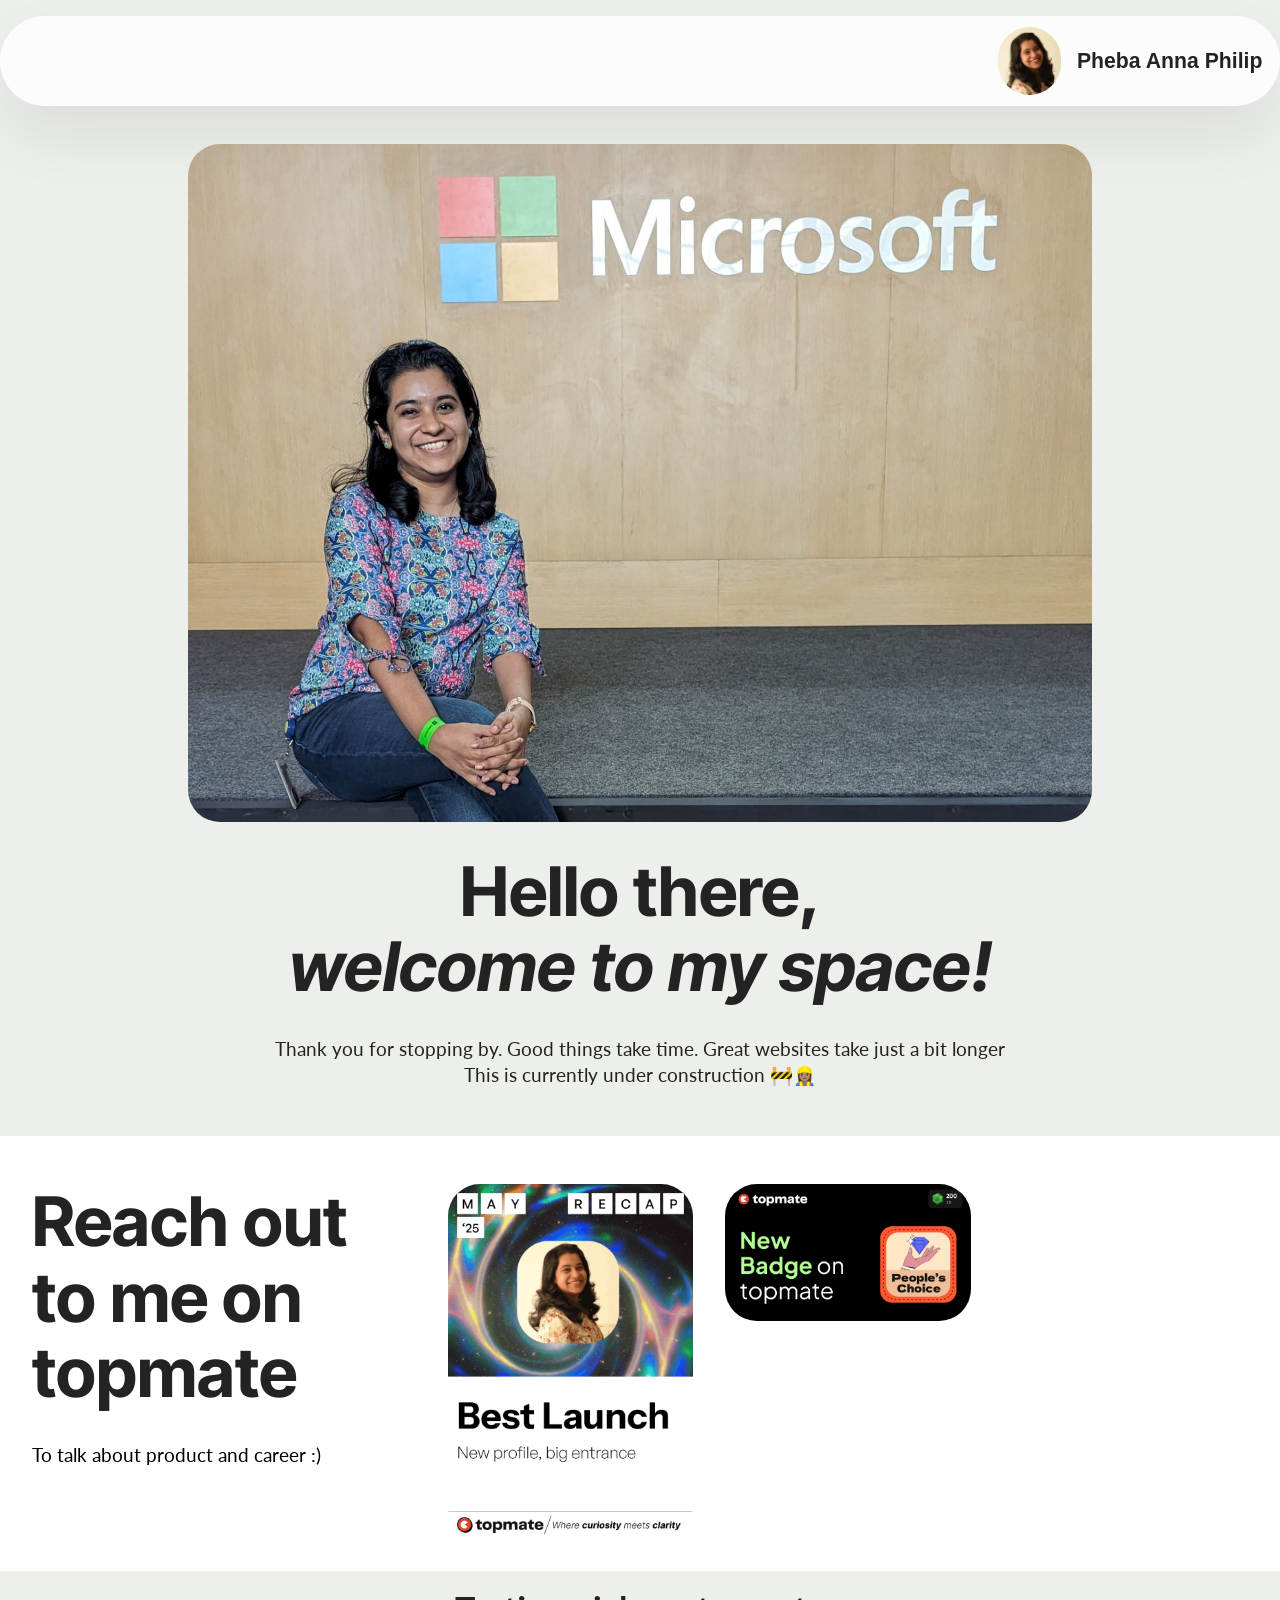
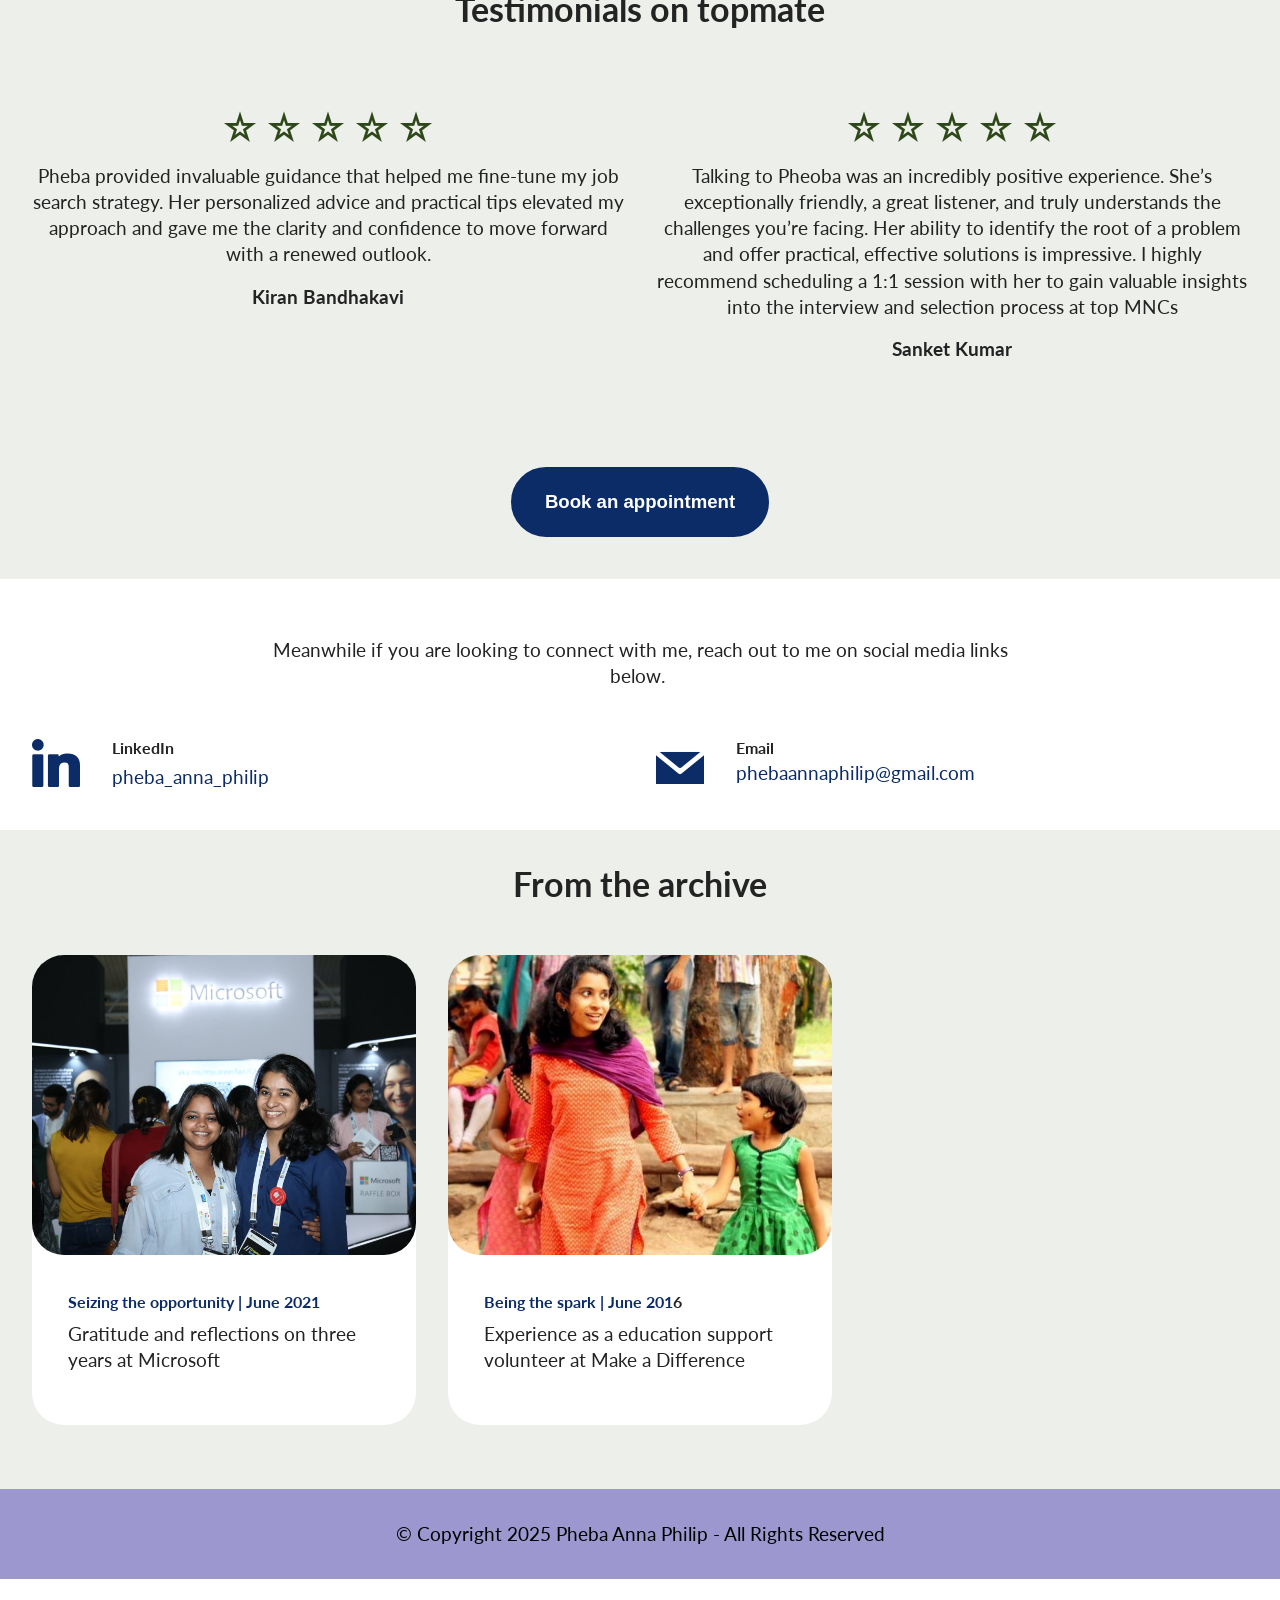
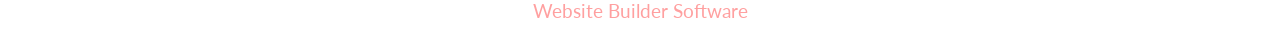
==== commit d80c23b5: "create github pages" ====
--- a/index.html
+++ b/index.html
@@ -15,6 +15,7 @@
   
   
   <title>Pheba Anna Philip</title>
+  <link rel="stylesheet" href="assets/web/assets/mobirise-icons2/mobirise2.css">
   <link rel="stylesheet" href="assets/bootstrap/css/bootstrap.min.css">
   <link rel="stylesheet" href="assets/bootstrap/css/bootstrap-grid.min.css">
   <link rel="stylesheet" href="assets/bootstrap/css/bootstrap-reboot.min.css">
@@ -27,7 +28,7 @@
   <noscript><link rel="stylesheet" href="https://fonts.googleapis.com/css?family=Lato:100,100i,300,300i,400,400i,700,700i,900,900i&display=swap"></noscript>
   <link rel="preload" href="https://fonts.googleapis.com/css?family=Outfit:100,200,300,400,500,600,700,800,900&display=swap" as="style" onload="this.onload=null;this.rel='stylesheet'">
   <noscript><link rel="stylesheet" href="https://fonts.googleapis.com/css?family=Outfit:100,200,300,400,500,600,700,800,900&display=swap"></noscript>
-  <link rel="preload" as="style" href="assets/mobirise/css/mbr-additional.css?v=csoPf0"><link rel="stylesheet" href="assets/mobirise/css/mbr-additional.css?v=csoPf0" type="text/css">
+  <link rel="preload" as="style" href="assets/mobirise/css/mbr-additional.css?v=4CPRxN"><link rel="stylesheet" href="assets/mobirise/css/mbr-additional.css?v=4CPRxN" type="text/css">
 
   
   
@@ -89,6 +90,102 @@
   </div>
 </section>
 
+<section data-bs-version="5.1" class="gallery09 cid-uN9gu2EDpI" id="gallery09-y">
+  
+
+  
+
+  <div class="container">
+    <div class="row justify-content-center">
+      <div class="col-12 col-md-12 col-lg-4 main-text">
+        <div class="">
+          <h5 class="mbr-section-title mbr-fonts-style mt-0 mb-4 display-1"><strong>Reach out to me on topmate</strong></h5>
+          <h6 class="mbr-section-subtitle mbr-fonts-style mt-0 mb-4 display-7">To talk about product and career :)</h6>
+          
+        </div>
+      </div>
+
+      <div class="col-lg-8 side-features row">
+        <div class="item features-image col-12 col-md-6 col-lg-4 active">
+          <div class="item-wrapper">
+            <div class="item-img">
+              <img src="assets/images/imejis-output-826249-e5149dd0-079e-4d49-9cbb-442a8502402d.png-712x1028.png" alt="Mobirise Website Builder" title="" data-slide-to="1" data-bs-slide-to="1">
+            </div>
+            
+          </div>
+        </div>
+        <div class="item features-image col-12 col-md-6 col-lg-4">
+          <div class="item-wrapper">
+            <div class="item-img">
+              <img src="assets/images/featured-topmate-1.png-712x396.png" alt="Mobirise Website Builder" title="" data-slide-to="3" data-bs-slide-to="3">
+            </div>
+            
+          </div>
+        </div>
+        
+        
+      </div>
+    </div>
+  </div>
+</section>
+
+<section data-bs-version="5.1" class="people02 cid-uN9fZoWZnH" id="people02-v">
+	
+
+	
+	
+	<div class="container">
+		<div class="row mb-5 justify-content-center">
+			<div class="col-12 content-head">
+				<h3 class="mbr-section-title mbr-fonts-style align-center mb-4 display-2">
+					<strong>Testimonials on topmate</strong></h3>
+				
+			</div>
+		</div>
+		<div class="row">
+				<div class="item features-without-image col-12 col-md-6 col-lg-6 mb-5">
+					<div class="item-wrapper">
+						<div class="card-box align-center">
+							<div class="iconfont-wrapper mb-3">
+								<span class="mbr-iconfont mobi-mbri-star mobi-mbri"></span>
+								<span class="mbr-iconfont mobi-mbri-star mobi-mbri"></span>
+								<span class="mbr-iconfont mobi-mbri-star mobi-mbri"></span>
+								<span class="mbr-iconfont mobi-mbri-star mobi-mbri"></span>
+								<span class="mbr-iconfont mobi-mbri-star mobi-mbri"></span>
+							</div>
+							<h5 class="card-title mbr-fonts-style mb-3 display-7">Pheba provided invaluable guidance that helped me fine-tune my job search strategy. Her personalized advice and practical tips elevated my approach and gave me the clarity and confidence to move forward with a renewed outlook.</h5>
+							<p class="card-text mbr-fonts-style mb-0 display-7"><strong>
+								Kiran Bandhakavi</strong></p>
+						</div>
+					</div>
+				</div>
+				<div class="item features-without-image col-12 col-md-6 col-lg-6 mb-5">
+					<div class="item-wrapper">
+						<div class="card-box align-center">
+							<div class="iconfont-wrapper mb-3">
+								<span class="mbr-iconfont mobi-mbri-star mobi-mbri"></span>
+								<span class="mbr-iconfont mobi-mbri-star mobi-mbri"></span>
+								<span class="mbr-iconfont mobi-mbri-star mobi-mbri"></span>
+								<span class="mbr-iconfont mobi-mbri-star mobi-mbri" style="color: rgb(46, 72, 26); fill: rgb(46, 72, 26);"></span>
+								<span class="mbr-iconfont mobi-mbri-star mobi-mbri"></span>
+							</div>
+							<h5 class="card-title mbr-fonts-style mb-3 display-7">Talking to Pheoba was an incredibly positive experience. She’s exceptionally friendly, a great listener, and truly understands the challenges you’re facing. Her ability to identify the root of a problem and offer practical, effective solutions is impressive. I highly recommend scheduling a 1:1 session with her to gain valuable insights into the interview and selection process at top MNCs</h5>
+							<p class="card-text mbr-fonts-style mb-0 display-7"><strong>
+								Sanket Kumar
+							</strong></p>
+						</div>
+					</div>
+				</div>
+				
+			</div>
+		<div class="row mt-0 mt-md-5">
+			<div class="col-12 align-center">
+				<div class="mbr-section-btn"><a class="btn btn-success display-7" href="https://topmate.io/pheba_anna_philip" target="_blank">Book an appointment</a></div>
+			</div>
+		</div>
+	</div>
+</section>
+
 <section data-bs-version="5.1" class="social06 cid-uMeS6SMHg1" id="social06-l">
 	
 
@@ -108,7 +205,7 @@
 		<div class="row">
 			
 
-			<div class="item features-without-image col-12 col-md-6 col-lg-4 active">
+			<div class="item features-without-image col-12 col-md-6 col-lg-6 active">
 				<div class="item-wrapper">
 					<span class="mbr-iconfont m-auto socicon-linkedin socicon"></span>
 					<div class="card-box">
@@ -117,21 +214,12 @@
 						<h5 class="card-text mbr-fonts-style display-7"><a href="https://www.linkedin.com/in/pheba-anna-philip/" class="text-success text-primary" target="_blank">pheba_anna_philip</a></h5>
 					</div>
 				</div>
-			</div><div class="item features-without-image col-12 col-md-6 col-lg-4">
+			</div><div class="item features-without-image col-12 col-md-6 col-lg-6">
 				<div class="item-wrapper">
 					<span class="mbr-iconfont m-auto socicon-mail socicon"></span>
 					<div class="card-box">
 						<h4 class="card-title mbr-fonts-style mb-1 display-5"><strong>Email</strong></h4>
 						<h5 class="card-text mbr-fonts-style display-7"><p><a href="mailto:phebaannaphilip@gmail.com" class="text-primary"></a><a href="mailto:phebaannaphilip@gmail.com" class="text-success">phebaannaphilip@gmail.com</a></p></h5>
-					</div>
-				</div>
-			</div><div class="item features-without-image col-12 col-md-6 col-lg-4">
-				<div class="item-wrapper">
-					<span class="mbr-iconfont m-auto socicon-tumblr socicon"></span>
-					<div class="card-box">
-						<h4 class="card-title mbr-fonts-style mb-1 display-5">
-							<strong>Topmate</strong></h4>
-						<h5 class="card-text mbr-fonts-style display-7"><a href="https://topmate.io/pheba_anna_philip" class="text-success text-primary" target="_blank">pheba_anna_philip</a></h5>
 					</div>
 				</div>
 			</div>
@@ -208,7 +296,7 @@
             </div>
         </div>
     </div>
-</section><section class="display-7" style="padding: 0;align-items: center;justify-content: center;flex-wrap: wrap;    align-content: center;display: flex;position: relative;height: 4rem;"><a href="https://mobiri.se/" style="flex: 1 1;height: 4rem;position: absolute;width: 100%;z-index: 1;"><img alt="" style="height: 4rem;" src="[data-uri]"></a><p style="margin: 0;text-align: center;" class="display-7">&#8204;</p><a style="z-index:1" href="https://mobirise.com/builder/no-code-website-builder.html">No Code Website Builder</a></section><script src="assets/bootstrap/js/bootstrap.bundle.min.js"></script>  <script src="assets/smoothscroll/smooth-scroll.js"></script>  <script src="assets/ytplayer/index.js"></script>  <script src="assets/dropdown/js/navbar-dropdown.js"></script>  <script src="assets/theme/js/script.js"></script>  
+</section><section class="display-7" style="padding: 0;align-items: center;justify-content: center;flex-wrap: wrap;    align-content: center;display: flex;position: relative;height: 4rem;"><a href="https://mobiri.se/" style="flex: 1 1;height: 4rem;position: absolute;width: 100%;z-index: 1;"><img alt="" style="height: 4rem;" src="[data-uri]"></a><p style="margin: 0;text-align: center;" class="display-7">&#8204;</p><a style="z-index:1" href="https://mobirise.com"> Website Builder Software</a></section><script src="assets/bootstrap/js/bootstrap.bundle.min.js"></script>  <script src="assets/smoothscroll/smooth-scroll.js"></script>  <script src="assets/ytplayer/index.js"></script>  <script src="assets/dropdown/js/navbar-dropdown.js"></script>  <script src="assets/theme/js/script.js"></script>  
   
   
 </body>
--- a/assets/web/assets/mobirise-icons2/mobirise2.css
+++ b/assets/web/assets/mobirise-icons2/mobirise2.css
@@ -0,0 +1,498 @@
+@font-face {
+  font-family: 'Moririse2';
+  font-display: swap;
+  src:  url('mobirise2.eot?f2bix4');
+  src:  url('mobirise2.eot?f2bix4#iefix') format('embedded-opentype'),
+    url('mobirise2.ttf?f2bix4') format('truetype'),
+    url('mobirise2.woff?f2bix4') format('woff'),
+    url('mobirise2.svg?f2bix4#mobirise2') format('svg');
+  font-weight: normal;
+  font-style: normal;
+}
+
+[class^="mobi-"], [class*=" mobi-"] {
+  /* use !important to prevent issues with browser extensions that change fonts */
+  font-family: 'Moririse2' !important;
+  speak: none;
+  font-style: normal;
+  font-weight: normal;
+  font-variant: normal;
+  text-transform: none;
+  line-height: 1;
+
+  /* Better Font Rendering =========== */
+  -webkit-font-smoothing: antialiased;
+  -moz-osx-font-smoothing: grayscale;
+}
+
+.mobi-mbri-add-submenu:before {
+  content: "\e900";
+}
+.mobi-mbri-alert:before {
+  content: "\e901";
+}
+.mobi-mbri-align-center:before {
+  content: "\e902";
+}
+.mobi-mbri-align-justify:before {
+  content: "\e903";
+}
+.mobi-mbri-align-left:before {
+  content: "\e904";
+}
+.mobi-mbri-align-right:before {
+  content: "\e905";
+}
+.mobi-mbri-android:before {
+  content: "\e906";
+}
+.mobi-mbri-apple:before {
+  content: "\e907";
+}
+.mobi-mbri-arrow-down:before {
+  content: "\e908";
+}
+.mobi-mbri-arrow-next:before {
+  content: "\e909";
+}
+.mobi-mbri-arrow-prev:before {
+  content: "\e90a";
+}
+.mobi-mbri-arrow-up:before {
+  content: "\e90b";
+}
+.mobi-mbri-bold:before {
+  content: "\e90c";
+}
+.mobi-mbri-bookmark:before {
+  content: "\e90d";
+}
+.mobi-mbri-bootstrap:before {
+  content: "\e90e";
+}
+.mobi-mbri-briefcase:before {
+  content: "\e90f";
+}
+.mobi-mbri-browse:before {
+  content: "\e910";
+}
+.mobi-mbri-bulleted-list:before {
+  content: "\e911";
+}
+.mobi-mbri-calendar:before {
+  content: "\e912";
+}
+.mobi-mbri-camera:before {
+  content: "\e913";
+}
+.mobi-mbri-cart-add:before {
+  content: "\e914";
+}
+.mobi-mbri-cart-full:before {
+  content: "\e915";
+}
+.mobi-mbri-cash:before {
+  content: "\e916";
+}
+.mobi-mbri-change-style:before {
+  content: "\e917";
+}
+.mobi-mbri-chat:before {
+  content: "\e918";
+}
+.mobi-mbri-clock:before {
+  content: "\e919";
+}
+.mobi-mbri-close:before {
+  content: "\e91a";
+}
+.mobi-mbri-cloud:before {
+  content: "\e91b";
+}
+.mobi-mbri-code:before {
+  content: "\e91c";
+}
+.mobi-mbri-contact-form:before {
+  content: "\e91d";
+}
+.mobi-mbri-credit-card:before {
+  content: "\e91e";
+}
+.mobi-mbri-cursor-click:before {
+  content: "\e91f";
+}
+.mobi-mbri-cust-feedback:before {
+  content: "\e920";
+}
+.mobi-mbri-database:before {
+  content: "\e921";
+}
+.mobi-mbri-delivery:before {
+  content: "\e922";
+}
+.mobi-mbri-desktop:before {
+  content: "\e923";
+}
+.mobi-mbri-devices:before {
+  content: "\e924";
+}
+.mobi-mbri-down:before {
+  content: "\e925";
+}
+.mobi-mbri-download-2:before {
+  content: "\e926";
+}
+.mobi-mbri-download:before {
+  content: "\e927";
+}
+.mobi-mbri-drag-n-drop-2:before {
+  content: "\e928";
+}
+.mobi-mbri-drag-n-drop:before {
+  content: "\e929";
+}
+.mobi-mbri-edit-2:before {
+  content: "\e92a";
+}
+.mobi-mbri-edit:before {
+  content: "\e92b";
+}
+.mobi-mbri-error:before {
+  content: "\e92c";
+}
+.mobi-mbri-extension:before {
+  content: "\e92d";
+}
+.mobi-mbri-features:before {
+  content: "\e92e";
+}
+.mobi-mbri-file:before {
+  content: "\e92f";
+}
+.mobi-mbri-flag:before {
+  content: "\e930";
+}
+.mobi-mbri-folder:before {
+  content: "\e931";
+}
+.mobi-mbri-gift:before {
+  content: "\e932";
+}
+.mobi-mbri-github:before {
+  content: "\e933";
+}
+.mobi-mbri-globe-2:before {
+  content: "\e934";
+}
+.mobi-mbri-globe:before {
+  content: "\e935";
+}
+.mobi-mbri-growing-chart:before {
+  content: "\e936";
+}
+.mobi-mbri-hearth:before {
+  content: "\e937";
+}
+.mobi-mbri-help:before {
+  content: "\e938";
+}
+.mobi-mbri-home:before {
+  content: "\e939";
+}
+.mobi-mbri-hot-cup:before {
+  content: "\e93a";
+}
+.mobi-mbri-idea:before {
+  content: "\e93b";
+}
+.mobi-mbri-image-gallery:before {
+  content: "\e93c";
+}
+.mobi-mbri-image-slider:before {
+  content: "\e93d";
+}
+.mobi-mbri-info:before {
+  content: "\e93e";
+}
+.mobi-mbri-italic:before {
+  content: "\e93f";
+}
+.mobi-mbri-key:before {
+  content: "\e940";
+}
+.mobi-mbri-laptop:before {
+  content: "\e941";
+}
+.mobi-mbri-layers:before {
+  content: "\e942";
+}
+.mobi-mbri-left-right:before {
+  content: "\e943";
+}
+.mobi-mbri-left:before {
+  content: "\e944";
+}
+.mobi-mbri-letter:before {
+  content: "\e945";
+}
+.mobi-mbri-like:before {
+  content: "\e946";
+}
+.mobi-mbri-link:before {
+  content: "\e947";
+}
+.mobi-mbri-lock:before {
+  content: "\e948";
+}
+.mobi-mbri-login:before {
+  content: "\e949";
+}
+.mobi-mbri-logout:before {
+  content: "\e94a";
+}
+.mobi-mbri-magic-stick:before {
+  content: "\e94b";
+}
+.mobi-mbri-map-pin:before {
+  content: "\e94c";
+}
+.mobi-mbri-menu:before {
+  content: "\e94d";
+}
+.mobi-mbri-mobile-2:before {
+  content: "\e94e";
+}
+.mobi-mbri-mobile-horizontal:before {
+  content: "\e94f";
+}
+.mobi-mbri-mobile:before {
+  content: "\e950";
+}
+.mobi-mbri-mobirise:before {
+  content: "\e951";
+}
+.mobi-mbri-more-horizontal:before {
+  content: "\e952";
+}
+.mobi-mbri-more-vertical:before {
+  content: "\e953";
+}
+.mobi-mbri-music:before {
+  content: "\e954";
+}
+.mobi-mbri-new-file:before {
+  content: "\e955";
+}
+.mobi-mbri-numbered-list:before {
+  content: "\e956";
+}
+.mobi-mbri-opened-folder:before {
+  content: "\e957";
+}
+.mobi-mbri-pages:before {
+  content: "\e958";
+}
+.mobi-mbri-paper-plane:before {
+  content: "\e959";
+}
+.mobi-mbri-paperclip:before {
+  content: "\e95a";
+}
+.mobi-mbri-phone:before {
+  content: "\e95b";
+}
+.mobi-mbri-photo:before {
+  content: "\e95c";
+}
+.mobi-mbri-photos:before {
+  content: "\e95d";
+}
+.mobi-mbri-pin:before {
+  content: "\e95e";
+}
+.mobi-mbri-play:before {
+  content: "\e95f";
+}
+.mobi-mbri-plus:before {
+  content: "\e960";
+}
+.mobi-mbri-preview:before {
+  content: "\e961";
+}
+.mobi-mbri-print:before {
+  content: "\e962";
+}
+.mobi-mbri-protect:before {
+  content: "\e963";
+}
+.mobi-mbri-question:before {
+  content: "\e964";
+}
+.mobi-mbri-quote-left:before {
+  content: "\e965";
+}
+.mobi-mbri-quote-right:before {
+  content: "\e966";
+}
+.mobi-mbri-redo:before {
+  content: "\e967";
+}
+.mobi-mbri-refresh:before {
+  content: "\e968";
+}
+.mobi-mbri-responsive-2:before {
+  content: "\e969";
+}
+.mobi-mbri-responsive:before {
+  content: "\e96a";
+}
+.mobi-mbri-right:before {
+  content: "\e96b";
+}
+.mobi-mbri-rocket:before {
+  content: "\e96c";
+}
+.mobi-mbri-sad-face:before {
+  content: "\e96d";
+}
+.mobi-mbri-sale:before {
+  content: "\e96e";
+}
+.mobi-mbri-save:before {
+  content: "\e96f";
+}
+.mobi-mbri-search:before {
+  content: "\e970";
+}
+.mobi-mbri-setting-2:before {
+  content: "\e971";
+}
+.mobi-mbri-setting-3:before {
+  content: "\e972";
+}
+.mobi-mbri-setting:before {
+  content: "\e973";
+}
+.mobi-mbri-share:before {
+  content: "\e974";
+}
+.mobi-mbri-shopping-bag:before {
+  content: "\e975";
+}
+.mobi-mbri-shopping-basket:before {
+  content: "\e976";
+}
+.mobi-mbri-shopping-cart:before {
+  content: "\e977";
+}
+.mobi-mbri-sites:before {
+  content: "\e978";
+}
+.mobi-mbri-smile-face:before {
+  content: "\e979";
+}
+.mobi-mbri-speed:before {
+  content: "\e97a";
+}
+.mobi-mbri-star:before {
+  content: "\e97b";
+}
+.mobi-mbri-success:before {
+  content: "\e97c";
+}
+.mobi-mbri-sun:before {
+  content: "\e97d";
+}
+.mobi-mbri-sun2:before {
+  content: "\e97e";
+}
+.mobi-mbri-tablet-vertical:before {
+  content: "\e97f";
+}
+.mobi-mbri-tablet:before {
+  content: "\e980";
+}
+.mobi-mbri-target:before {
+  content: "\e981";
+}
+.mobi-mbri-timer:before {
+  content: "\e982";
+}
+.mobi-mbri-to-ftp:before {
+  content: "\e983";
+}
+.mobi-mbri-to-local-drive:before {
+  content: "\e984";
+}
+.mobi-mbri-touch-swipe:before {
+  content: "\e985";
+}
+.mobi-mbri-touch:before {
+  content: "\e986";
+}
+.mobi-mbri-trash:before {
+  content: "\e987";
+}
+.mobi-mbri-underline:before {
+  content: "\e988";
+}
+.mobi-mbri-undo:before {
+  content: "\e989";
+}
+.mobi-mbri-unlink:before {
+  content: "\e98a";
+}
+.mobi-mbri-unlock:before {
+  content: "\e98b";
+}
+.mobi-mbri-up-down:before {
+  content: "\e98c";
+}
+.mobi-mbri-up:before {
+  content: "\e98d";
+}
+.mobi-mbri-update:before {
+  content: "\e98e";
+}
+.mobi-mbri-upload-2:before {
+  content: "\e98f";
+}
+.mobi-mbri-upload:before {
+  content: "\e990";
+}
+.mobi-mbri-user-2:before {
+  content: "\e991";
+}
+.mobi-mbri-user:before {
+  content: "\e992";
+}
+.mobi-mbri-users:before {
+  content: "\e993";
+}
+.mobi-mbri-video-play:before {
+  content: "\e994";
+}
+.mobi-mbri-video:before {
+  content: "\e995";
+}
+.mobi-mbri-watch:before {
+  content: "\e996";
+}
+.mobi-mbri-website-theme-2:before {
+  content: "\e997";
+}
+.mobi-mbri-website-theme:before {
+  content: "\e998";
+}
+.mobi-mbri-wifi:before {
+  content: "\e999";
+}
+.mobi-mbri-windows:before {
+  content: "\e99a";
+}
+.mobi-mbri-zoom-in:before {
+  content: "\e99b";
+}
+.mobi-mbri-zoom-out:before {
+  content: "\e99c";
+}
--- a/assets/mobirise/css/mbr-additional.css
+++ b/assets/mobirise/css/mbr-additional.css
@@ -777,177 +777,6 @@
     padding-left: 16px;
     padding-right: 16px;
   }
-}
-.cid-uMeQvwTZ75 {
-  padding-top: 9rem;
-  padding-bottom: 1rem;
-  background-color: #edefeb;
-}
-.cid-uMeQvwTZ75 .content-head {
-  max-width: 800px;
-}
-.cid-uMeS6SMHg1 {
-  padding-top: 0rem;
-  padding-bottom: 0rem;
-  background-color: #ffffff;
-}
-.cid-uMeS6SMHg1 .mbr-fallback-image.disabled {
-  display: none;
-}
-.cid-uMeS6SMHg1 .mbr-fallback-image {
-  display: block;
-  background-size: cover;
-  background-position: center center;
-  width: 100%;
-  height: 100%;
-  position: absolute;
-  top: 0;
-}
-.cid-uMeS6SMHg1 .item-wrapper {
-  display: flex;
-  margin-bottom: 2rem;
-  border-radius: 0 !important;
-}
-@media (max-width: 767px) {
-  .cid-uMeS6SMHg1 .item-wrapper {
-    margin-bottom: 1rem;
-  }
-}
-.cid-uMeS6SMHg1 .mbr-iconfont {
-  font-size: 3rem;
-  color: #0c2c68;
-  padding-right: 2rem;
-}
-.cid-uMeS6SMHg1 .content-head {
-  max-width: 800px;
-}
-.cid-uMeS6SMHg1 .card-text {
-  text-align: left;
-}
-.cid-uMtbGyJOHV {
-  padding-top: 2rem;
-  padding-bottom: 2rem;
-  background-color: #edefeb;
-}
-.cid-uMtbGyJOHV img,
-.cid-uMtbGyJOHV .item-img {
-  width: 100%;
-  height: 100%;
-  height: 300px;
-  object-fit: cover;
-}
-.cid-uMtbGyJOHV .item:focus,
-.cid-uMtbGyJOHV span:focus {
-  outline: none;
-}
-.cid-uMtbGyJOHV .item {
-  margin-bottom: 2rem;
-}
-@media (max-width: 767px) {
-  .cid-uMtbGyJOHV .item {
-    margin-bottom: 1rem;
-  }
-}
-.cid-uMtbGyJOHV .item-wrapper {
-  position: relative;
-  background: #ffffff;
-  height: 100%;
-  display: flex;
-  flex-flow: column nowrap;
-}
-.cid-uMtbGyJOHV .item-wrapper .item-content {
-  display: flex;
-  flex-direction: column;
-  height: 100%;
-}
-.cid-uMtbGyJOHV .item-wrapper .item-footer {
-  margin-top: auto;
-}
-.cid-uMtbGyJOHV .item-wrapper .item-content {
-  padding: 2.25rem;
-}
-@media (min-width: 992px) and (max-width: 1200px) {
-  .cid-uMtbGyJOHV .item-wrapper .item-content {
-    padding: 1.5rem;
-  }
-}
-@media (max-width: 767px) {
-  .cid-uMtbGyJOHV .item-wrapper .item-content {
-    padding: 1.5rem;
-  }
-}
-.cid-uMtbGyJOHV .mbr-section-title {
-  color: #232323;
-}
-.cid-uMtbGyJOHV .mbr-text,
-.cid-uMtbGyJOHV .mbr-section-btn {
-  text-align: center;
-}
-.cid-uMtbGyJOHV .item-title {
-  text-align: left;
-}
-.cid-uMtbGyJOHV .content-head {
-  max-width: 800px;
-}
-.cid-uMtbGyJOHV .mbr-text,
-.cid-uMtbGyJOHV .item-wrapper .mbr-section-btn {
-  text-align: left;
-}
-.cid-uL4dVZ1S8g {
-  padding-top: 0rem;
-  padding-bottom: 2rem;
-  background-color: #9c98cf;
-}
-.cid-uL4dVZ1S8g .social-row {
-  display: flex;
-  justify-content: center;
-  align-items: center;
-  flex-wrap: wrap;
-}
-.cid-uL4dVZ1S8g .social-row .soc-item {
-  margin: 8px;
-}
-.cid-uL4dVZ1S8g .social-row .soc-item a:hover .mbr-iconfont,
-.cid-uL4dVZ1S8g .social-row .soc-item a:focus .mbr-iconfont {
-  background-color: #ffffff;
-}
-.cid-uL4dVZ1S8g .social-row .soc-item a .mbr-iconfont {
-  width: 72px;
-  height: 72px;
-  display: flex;
-  align-items: center;
-  justify-content: center;
-  border-radius: 100%;
-  font-size: 32px;
-  background-color: #edefeb;
-  color: #2e481a;
-  transition: all 0.3s ease-in-out;
-}
-.cid-uL4dVZ1S8g .row-links {
-  width: 100%;
-  justify-content: center;
-}
-.cid-uL4dVZ1S8g .header-menu {
-  list-style: none;
-  display: flex;
-  justify-content: center;
-  flex-wrap: wrap;
-  padding: 0;
-  margin-bottom: 0;
-}
-.cid-uL4dVZ1S8g .header-menu li {
-  padding: 0 1rem 1rem 1rem;
-}
-.cid-uL4dVZ1S8g .header-menu li p {
-  margin: 0;
-}
-.cid-uL4dVZ1S8g .copyright {
-  margin-bottom: 0;
-  color: #000000;
-  text-align: center;
-}
-.cid-uL4dVZ1S8g .mbr-section-title {
-  color: #ffffff;
 }
 .cid-uMtifKSHC5 {
   z-index: 1000;
@@ -1505,6 +1334,289 @@
     padding: 1rem;
   }
 }
+.cid-uMeQvwTZ75 {
+  padding-top: 9rem;
+  padding-bottom: 1rem;
+  background-color: #edefeb;
+}
+.cid-uMeQvwTZ75 .content-head {
+  max-width: 800px;
+}
+.cid-uN9gu2EDpI {
+  padding-top: 3rem;
+  padding-bottom: -2rem;
+  background-color: #ffffff;
+}
+@media (max-width: 767px) {
+  .cid-uN9gu2EDpI {
+    padding-bottom: -1rem;
+  }
+}
+.cid-uN9gu2EDpI img,
+.cid-uN9gu2EDpI .item-img {
+  width: 100%;
+  height: 100%;
+}
+.cid-uN9gu2EDpI .mbr-text {
+  color: #000000;
+}
+.cid-uN9gu2EDpI .mbr-section-subtitle {
+  color: #ffffff;
+  text-align: left;
+}
+.cid-uN9gu2EDpI .main-button {
+  margin-bottom: 2rem;
+}
+@media (max-width: 767px) {
+  .cid-uN9gu2EDpI .main-button {
+    margin-bottom: 2rem;
+  }
+}
+.cid-uN9gu2EDpI .mbr-text UL {
+  text-align: left;
+}
+.cid-uN9gu2EDpI .mbr-section-subtitle,
+.cid-uN9gu2EDpI .main-button {
+  color: #000000;
+}
+.cid-uN9gu2EDpI .side-features {
+  display: -webkit-flex;
+  -webkit-flex-wrap: wrap;
+  padding-left: 0px;
+  padding-right: 0px;
+}
+.cid-uN9gu2EDpI .side-features .item {
+  padding-left: 16px;
+  padding-right: 16px;
+}
+.cid-uN9gu2EDpI .item-wrapper {
+  position: relative;
+  display: flex;
+  flex-flow: column nowrap;
+  margin-bottom: 2rem;
+}
+@media (max-width: 767px) {
+  .cid-uN9gu2EDpI .item-wrapper {
+    margin-bottom: 1rem;
+  }
+}
+.cid-uN9gu2EDpI .item-title {
+  text-align: center;
+}
+.cid-uN9gu2EDpI .item-subtitle {
+  text-align: center;
+}
+@media (min-width: 992px) {
+  .cid-uN9gu2EDpI .main-text {
+    padding-left: 0;
+    padding-right: 32px;
+  }
+}
+.cid-uN9fZoWZnH {
+  padding-top: 1rem;
+  padding-bottom: 2rem;
+  background-color: #edefeb;
+}
+.cid-uN9fZoWZnH .mbr-fallback-image.disabled {
+  display: none;
+}
+.cid-uN9fZoWZnH .mbr-fallback-image {
+  display: block;
+  background-size: cover;
+  background-position: center center;
+  width: 100%;
+  height: 100%;
+  position: absolute;
+  top: 0;
+}
+.cid-uN9fZoWZnH .mbr-iconfont {
+  margin: auto;
+  display: inline-flex;
+  font-size: 2rem;
+  color: #2e481a;
+  width: 40px;
+  justify-content: center;
+  align-items: center;
+}
+.cid-uN9fZoWZnH .card-title,
+.cid-uN9fZoWZnH .iconfont-wrapper {
+  color: #232323;
+}
+.cid-uN9fZoWZnH .card-text {
+  color: #232323;
+}
+.cid-uN9fZoWZnH .mbr-section-title {
+  color: #232323;
+}
+.cid-uN9fZoWZnH .mbr-section-subtitle {
+  color: #232323;
+}
+.cid-uN9fZoWZnH .content-head {
+  max-width: 800px;
+}
+.cid-uMeS6SMHg1 {
+  padding-top: 0rem;
+  padding-bottom: 0rem;
+  background-color: #ffffff;
+}
+.cid-uMeS6SMHg1 .mbr-fallback-image.disabled {
+  display: none;
+}
+.cid-uMeS6SMHg1 .mbr-fallback-image {
+  display: block;
+  background-size: cover;
+  background-position: center center;
+  width: 100%;
+  height: 100%;
+  position: absolute;
+  top: 0;
+}
+.cid-uMeS6SMHg1 .item-wrapper {
+  display: flex;
+  margin-bottom: 2rem;
+  border-radius: 0 !important;
+}
+@media (max-width: 767px) {
+  .cid-uMeS6SMHg1 .item-wrapper {
+    margin-bottom: 1rem;
+  }
+}
+.cid-uMeS6SMHg1 .mbr-iconfont {
+  font-size: 3rem;
+  color: #0c2c68;
+  padding-right: 2rem;
+}
+.cid-uMeS6SMHg1 .content-head {
+  max-width: 800px;
+}
+.cid-uMeS6SMHg1 .card-text {
+  text-align: left;
+}
+.cid-uMtbGyJOHV {
+  padding-top: 2rem;
+  padding-bottom: 2rem;
+  background-color: #edefeb;
+}
+.cid-uMtbGyJOHV img,
+.cid-uMtbGyJOHV .item-img {
+  width: 100%;
+  height: 100%;
+  height: 300px;
+  object-fit: cover;
+}
+.cid-uMtbGyJOHV .item:focus,
+.cid-uMtbGyJOHV span:focus {
+  outline: none;
+}
+.cid-uMtbGyJOHV .item {
+  margin-bottom: 2rem;
+}
+@media (max-width: 767px) {
+  .cid-uMtbGyJOHV .item {
+    margin-bottom: 1rem;
+  }
+}
+.cid-uMtbGyJOHV .item-wrapper {
+  position: relative;
+  background: #ffffff;
+  height: 100%;
+  display: flex;
+  flex-flow: column nowrap;
+}
+.cid-uMtbGyJOHV .item-wrapper .item-content {
+  display: flex;
+  flex-direction: column;
+  height: 100%;
+}
+.cid-uMtbGyJOHV .item-wrapper .item-footer {
+  margin-top: auto;
+}
+.cid-uMtbGyJOHV .item-wrapper .item-content {
+  padding: 2.25rem;
+}
+@media (min-width: 992px) and (max-width: 1200px) {
+  .cid-uMtbGyJOHV .item-wrapper .item-content {
+    padding: 1.5rem;
+  }
+}
+@media (max-width: 767px) {
+  .cid-uMtbGyJOHV .item-wrapper .item-content {
+    padding: 1.5rem;
+  }
+}
+.cid-uMtbGyJOHV .mbr-section-title {
+  color: #232323;
+}
+.cid-uMtbGyJOHV .mbr-text,
+.cid-uMtbGyJOHV .mbr-section-btn {
+  text-align: center;
+}
+.cid-uMtbGyJOHV .item-title {
+  text-align: left;
+}
+.cid-uMtbGyJOHV .content-head {
+  max-width: 800px;
+}
+.cid-uMtbGyJOHV .mbr-text,
+.cid-uMtbGyJOHV .item-wrapper .mbr-section-btn {
+  text-align: left;
+}
+.cid-uL4dVZ1S8g {
+  padding-top: 0rem;
+  padding-bottom: 2rem;
+  background-color: #9c98cf;
+}
+.cid-uL4dVZ1S8g .social-row {
+  display: flex;
+  justify-content: center;
+  align-items: center;
+  flex-wrap: wrap;
+}
+.cid-uL4dVZ1S8g .social-row .soc-item {
+  margin: 8px;
+}
+.cid-uL4dVZ1S8g .social-row .soc-item a:hover .mbr-iconfont,
+.cid-uL4dVZ1S8g .social-row .soc-item a:focus .mbr-iconfont {
+  background-color: #ffffff;
+}
+.cid-uL4dVZ1S8g .social-row .soc-item a .mbr-iconfont {
+  width: 72px;
+  height: 72px;
+  display: flex;
+  align-items: center;
+  justify-content: center;
+  border-radius: 100%;
+  font-size: 32px;
+  background-color: #edefeb;
+  color: #2e481a;
+  transition: all 0.3s ease-in-out;
+}
+.cid-uL4dVZ1S8g .row-links {
+  width: 100%;
+  justify-content: center;
+}
+.cid-uL4dVZ1S8g .header-menu {
+  list-style: none;
+  display: flex;
+  justify-content: center;
+  flex-wrap: wrap;
+  padding: 0;
+  margin-bottom: 0;
+}
+.cid-uL4dVZ1S8g .header-menu li {
+  padding: 0 1rem 1rem 1rem;
+}
+.cid-uL4dVZ1S8g .header-menu li p {
+  margin: 0;
+}
+.cid-uL4dVZ1S8g .copyright {
+  margin-bottom: 0;
+  color: #000000;
+  text-align: center;
+}
+.cid-uL4dVZ1S8g .mbr-section-title {
+  color: #ffffff;
+}
 .cid-uMtifKSHC5 {
   z-index: 1000;
   width: 100%;
@@ -2165,110 +2277,6 @@
 .cid-uL4dVZ1S8g .mbr-section-title {
   color: #ffffff;
 }
-.cid-uMtepfJ6ec {
-  padding-top: 9rem;
-  padding-bottom: 5rem;
-  background-color: #edefeb;
-}
-.cid-uMtepfJ6ec .mbr-fallback-image.disabled {
-  display: none;
-}
-.cid-uMtepfJ6ec .mbr-fallback-image {
-  display: block;
-  background-size: cover;
-  background-position: center center;
-  width: 100%;
-  height: 100%;
-  position: absolute;
-  top: 0;
-}
-@media (max-width: 767px) {
-  .cid-uMtepfJ6ec .card-content-text {
-    padding: 0 1.5rem 1.5rem 1.5rem;
-  }
-}
-@media (min-width: 768px) {
-  .cid-uMtepfJ6ec .card-content-text {
-    padding: 0 2.25rem 2.25rem 2.25rem;
-  }
-}
-@media (min-width: 992px) {
-  .cid-uMtepfJ6ec .card-content-text {
-    padding: 1rem 4rem 4rem 4rem;
-  }
-}
-.cid-uMtepfJ6ec .card-wrapper {
-  background: #ffffff;
-}
-.cid-uMtepfJ6ec .mbr-text,
-.cid-uMtepfJ6ec .mbr-section-btn {
-  color: #000000;
-  text-align: left;
-}
-.cid-uMtepfJ6ec .card-title,
-.cid-uMtepfJ6ec .card-box {
-  text-align: left;
-  color: #000000;
-}
-.cid-uMtepfJ6ec .image-wrapper img {
-  width: 100%;
-}
-.cid-uMtepg0mcK {
-  padding-top: 0rem;
-  padding-bottom: 2rem;
-  background-color: #9c98cf;
-}
-.cid-uMtepg0mcK .social-row {
-  display: flex;
-  justify-content: center;
-  align-items: center;
-  flex-wrap: wrap;
-}
-.cid-uMtepg0mcK .social-row .soc-item {
-  margin: 8px;
-}
-.cid-uMtepg0mcK .social-row .soc-item a:hover .mbr-iconfont,
-.cid-uMtepg0mcK .social-row .soc-item a:focus .mbr-iconfont {
-  background-color: #ffffff;
-}
-.cid-uMtepg0mcK .social-row .soc-item a .mbr-iconfont {
-  width: 72px;
-  height: 72px;
-  display: flex;
-  align-items: center;
-  justify-content: center;
-  border-radius: 100%;
-  font-size: 32px;
-  background-color: #edefeb;
-  color: #2e481a;
-  transition: all 0.3s ease-in-out;
-}
-.cid-uMtepg0mcK .row-links {
-  width: 100%;
-  justify-content: center;
-}
-.cid-uMtepg0mcK .header-menu {
-  list-style: none;
-  display: flex;
-  justify-content: center;
-  flex-wrap: wrap;
-  padding: 0;
-  margin-bottom: 0;
-}
-.cid-uMtepg0mcK .header-menu li {
-  padding: 0 1rem 1rem 1rem;
-}
-.cid-uMtepg0mcK .header-menu li p {
-  margin: 0;
-}
-.cid-uMtepg0mcK .copyright {
-  margin-bottom: 0;
-  color: #000000;
-  text-align: center;
-}
-.cid-uMtepg0mcK .mbr-section-title {
-  color: #ffffff;
-}
 .cid-uMtifKSHC5 {
   z-index: 1000;
   width: 100%;
@@ -2825,3 +2833,107 @@
     padding: 1rem;
   }
 }
+.cid-uMtepfJ6ec {
+  padding-top: 9rem;
+  padding-bottom: 5rem;
+  background-color: #edefeb;
+}
+.cid-uMtepfJ6ec .mbr-fallback-image.disabled {
+  display: none;
+}
+.cid-uMtepfJ6ec .mbr-fallback-image {
+  display: block;
+  background-size: cover;
+  background-position: center center;
+  width: 100%;
+  height: 100%;
+  position: absolute;
+  top: 0;
+}
+@media (max-width: 767px) {
+  .cid-uMtepfJ6ec .card-content-text {
+    padding: 0 1.5rem 1.5rem 1.5rem;
+  }
+}
+@media (min-width: 768px) {
+  .cid-uMtepfJ6ec .card-content-text {
+    padding: 0 2.25rem 2.25rem 2.25rem;
+  }
+}
+@media (min-width: 992px) {
+  .cid-uMtepfJ6ec .card-content-text {
+    padding: 1rem 4rem 4rem 4rem;
+  }
+}
+.cid-uMtepfJ6ec .card-wrapper {
+  background: #ffffff;
+}
+.cid-uMtepfJ6ec .mbr-text,
+.cid-uMtepfJ6ec .mbr-section-btn {
+  color: #000000;
+  text-align: left;
+}
+.cid-uMtepfJ6ec .card-title,
+.cid-uMtepfJ6ec .card-box {
+  text-align: left;
+  color: #000000;
+}
+.cid-uMtepfJ6ec .image-wrapper img {
+  width: 100%;
+}
+.cid-uMtepg0mcK {
+  padding-top: 0rem;
+  padding-bottom: 2rem;
+  background-color: #9c98cf;
+}
+.cid-uMtepg0mcK .social-row {
+  display: flex;
+  justify-content: center;
+  align-items: center;
+  flex-wrap: wrap;
+}
+.cid-uMtepg0mcK .social-row .soc-item {
+  margin: 8px;
+}
+.cid-uMtepg0mcK .social-row .soc-item a:hover .mbr-iconfont,
+.cid-uMtepg0mcK .social-row .soc-item a:focus .mbr-iconfont {
+  background-color: #ffffff;
+}
+.cid-uMtepg0mcK .social-row .soc-item a .mbr-iconfont {
+  width: 72px;
+  height: 72px;
+  display: flex;
+  align-items: center;
+  justify-content: center;
+  border-radius: 100%;
+  font-size: 32px;
+  background-color: #edefeb;
+  color: #2e481a;
+  transition: all 0.3s ease-in-out;
+}
+.cid-uMtepg0mcK .row-links {
+  width: 100%;
+  justify-content: center;
+}
+.cid-uMtepg0mcK .header-menu {
+  list-style: none;
+  display: flex;
+  justify-content: center;
+  flex-wrap: wrap;
+  padding: 0;
+  margin-bottom: 0;
+}
+.cid-uMtepg0mcK .header-menu li {
+  padding: 0 1rem 1rem 1rem;
+}
+.cid-uMtepg0mcK .header-menu li p {
+  margin: 0;
+}
+.cid-uMtepg0mcK .copyright {
+  margin-bottom: 0;
+  color: #000000;
+  text-align: center;
+}
+.cid-uMtepg0mcK .mbr-section-title {
+  color: #ffffff;
+}
--- a/assets/mobirise/css/mbr-additional.css
+++ b/assets/mobirise/css/mbr-additional.css
@@ -777,177 +777,6 @@
     padding-left: 16px;
     padding-right: 16px;
   }
-}
-.cid-uMeQvwTZ75 {
-  padding-top: 9rem;
-  padding-bottom: 1rem;
-  background-color: #edefeb;
-}
-.cid-uMeQvwTZ75 .content-head {
-  max-width: 800px;
-}
-.cid-uMeS6SMHg1 {
-  padding-top: 0rem;
-  padding-bottom: 0rem;
-  background-color: #ffffff;
-}
-.cid-uMeS6SMHg1 .mbr-fallback-image.disabled {
-  display: none;
-}
-.cid-uMeS6SMHg1 .mbr-fallback-image {
-  display: block;
-  background-size: cover;
-  background-position: center center;
-  width: 100%;
-  height: 100%;
-  position: absolute;
-  top: 0;
-}
-.cid-uMeS6SMHg1 .item-wrapper {
-  display: flex;
-  margin-bottom: 2rem;
-  border-radius: 0 !important;
-}
-@media (max-width: 767px) {
-  .cid-uMeS6SMHg1 .item-wrapper {
-    margin-bottom: 1rem;
-  }
-}
-.cid-uMeS6SMHg1 .mbr-iconfont {
-  font-size: 3rem;
-  color: #0c2c68;
-  padding-right: 2rem;
-}
-.cid-uMeS6SMHg1 .content-head {
-  max-width: 800px;
-}
-.cid-uMeS6SMHg1 .card-text {
-  text-align: left;
-}
-.cid-uMtbGyJOHV {
-  padding-top: 2rem;
-  padding-bottom: 2rem;
-  background-color: #edefeb;
-}
-.cid-uMtbGyJOHV img,
-.cid-uMtbGyJOHV .item-img {
-  width: 100%;
-  height: 100%;
-  height: 300px;
-  object-fit: cover;
-}
-.cid-uMtbGyJOHV .item:focus,
-.cid-uMtbGyJOHV span:focus {
-  outline: none;
-}
-.cid-uMtbGyJOHV .item {
-  margin-bottom: 2rem;
-}
-@media (max-width: 767px) {
-  .cid-uMtbGyJOHV .item {
-    margin-bottom: 1rem;
-  }
-}
-.cid-uMtbGyJOHV .item-wrapper {
-  position: relative;
-  background: #ffffff;
-  height: 100%;
-  display: flex;
-  flex-flow: column nowrap;
-}
-.cid-uMtbGyJOHV .item-wrapper .item-content {
-  display: flex;
-  flex-direction: column;
-  height: 100%;
-}
-.cid-uMtbGyJOHV .item-wrapper .item-footer {
-  margin-top: auto;
-}
-.cid-uMtbGyJOHV .item-wrapper .item-content {
-  padding: 2.25rem;
-}
-@media (min-width: 992px) and (max-width: 1200px) {
-  .cid-uMtbGyJOHV .item-wrapper .item-content {
-    padding: 1.5rem;
-  }
-}
-@media (max-width: 767px) {
-  .cid-uMtbGyJOHV .item-wrapper .item-content {
-    padding: 1.5rem;
-  }
-}
-.cid-uMtbGyJOHV .mbr-section-title {
-  color: #232323;
-}
-.cid-uMtbGyJOHV .mbr-text,
-.cid-uMtbGyJOHV .mbr-section-btn {
-  text-align: center;
-}
-.cid-uMtbGyJOHV .item-title {
-  text-align: left;
-}
-.cid-uMtbGyJOHV .content-head {
-  max-width: 800px;
-}
-.cid-uMtbGyJOHV .mbr-text,
-.cid-uMtbGyJOHV .item-wrapper .mbr-section-btn {
-  text-align: left;
-}
-.cid-uL4dVZ1S8g {
-  padding-top: 0rem;
-  padding-bottom: 2rem;
-  background-color: #9c98cf;
-}
-.cid-uL4dVZ1S8g .social-row {
-  display: flex;
-  justify-content: center;
-  align-items: center;
-  flex-wrap: wrap;
-}
-.cid-uL4dVZ1S8g .social-row .soc-item {
-  margin: 8px;
-}
-.cid-uL4dVZ1S8g .social-row .soc-item a:hover .mbr-iconfont,
-.cid-uL4dVZ1S8g .social-row .soc-item a:focus .mbr-iconfont {
-  background-color: #ffffff;
-}
-.cid-uL4dVZ1S8g .social-row .soc-item a .mbr-iconfont {
-  width: 72px;
-  height: 72px;
-  display: flex;
-  align-items: center;
-  justify-content: center;
-  border-radius: 100%;
-  font-size: 32px;
-  background-color: #edefeb;
-  color: #2e481a;
-  transition: all 0.3s ease-in-out;
-}
-.cid-uL4dVZ1S8g .row-links {
-  width: 100%;
-  justify-content: center;
-}
-.cid-uL4dVZ1S8g .header-menu {
-  list-style: none;
-  display: flex;
-  justify-content: center;
-  flex-wrap: wrap;
-  padding: 0;
-  margin-bottom: 0;
-}
-.cid-uL4dVZ1S8g .header-menu li {
-  padding: 0 1rem 1rem 1rem;
-}
-.cid-uL4dVZ1S8g .header-menu li p {
-  margin: 0;
-}
-.cid-uL4dVZ1S8g .copyright {
-  margin-bottom: 0;
-  color: #000000;
-  text-align: center;
-}
-.cid-uL4dVZ1S8g .mbr-section-title {
-  color: #ffffff;
 }
 .cid-uMtifKSHC5 {
   z-index: 1000;
@@ -1505,6 +1334,289 @@
     padding: 1rem;
   }
 }
+.cid-uMeQvwTZ75 {
+  padding-top: 9rem;
+  padding-bottom: 1rem;
+  background-color: #edefeb;
+}
+.cid-uMeQvwTZ75 .content-head {
+  max-width: 800px;
+}
+.cid-uN9gu2EDpI {
+  padding-top: 3rem;
+  padding-bottom: -2rem;
+  background-color: #ffffff;
+}
+@media (max-width: 767px) {
+  .cid-uN9gu2EDpI {
+    padding-bottom: -1rem;
+  }
+}
+.cid-uN9gu2EDpI img,
+.cid-uN9gu2EDpI .item-img {
+  width: 100%;
+  height: 100%;
+}
+.cid-uN9gu2EDpI .mbr-text {
+  color: #000000;
+}
+.cid-uN9gu2EDpI .mbr-section-subtitle {
+  color: #ffffff;
+  text-align: left;
+}
+.cid-uN9gu2EDpI .main-button {
+  margin-bottom: 2rem;
+}
+@media (max-width: 767px) {
+  .cid-uN9gu2EDpI .main-button {
+    margin-bottom: 2rem;
+  }
+}
+.cid-uN9gu2EDpI .mbr-text UL {
+  text-align: left;
+}
+.cid-uN9gu2EDpI .mbr-section-subtitle,
+.cid-uN9gu2EDpI .main-button {
+  color: #000000;
+}
+.cid-uN9gu2EDpI .side-features {
+  display: -webkit-flex;
+  -webkit-flex-wrap: wrap;
+  padding-left: 0px;
+  padding-right: 0px;
+}
+.cid-uN9gu2EDpI .side-features .item {
+  padding-left: 16px;
+  padding-right: 16px;
+}
+.cid-uN9gu2EDpI .item-wrapper {
+  position: relative;
+  display: flex;
+  flex-flow: column nowrap;
+  margin-bottom: 2rem;
+}
+@media (max-width: 767px) {
+  .cid-uN9gu2EDpI .item-wrapper {
+    margin-bottom: 1rem;
+  }
+}
+.cid-uN9gu2EDpI .item-title {
+  text-align: center;
+}
+.cid-uN9gu2EDpI .item-subtitle {
+  text-align: center;
+}
+@media (min-width: 992px) {
+  .cid-uN9gu2EDpI .main-text {
+    padding-left: 0;
+    padding-right: 32px;
+  }
+}
+.cid-uN9fZoWZnH {
+  padding-top: 1rem;
+  padding-bottom: 2rem;
+  background-color: #edefeb;
+}
+.cid-uN9fZoWZnH .mbr-fallback-image.disabled {
+  display: none;
+}
+.cid-uN9fZoWZnH .mbr-fallback-image {
+  display: block;
+  background-size: cover;
+  background-position: center center;
+  width: 100%;
+  height: 100%;
+  position: absolute;
+  top: 0;
+}
+.cid-uN9fZoWZnH .mbr-iconfont {
+  margin: auto;
+  display: inline-flex;
+  font-size: 2rem;
+  color: #2e481a;
+  width: 40px;
+  justify-content: center;
+  align-items: center;
+}
+.cid-uN9fZoWZnH .card-title,
+.cid-uN9fZoWZnH .iconfont-wrapper {
+  color: #232323;
+}
+.cid-uN9fZoWZnH .card-text {
+  color: #232323;
+}
+.cid-uN9fZoWZnH .mbr-section-title {
+  color: #232323;
+}
+.cid-uN9fZoWZnH .mbr-section-subtitle {
+  color: #232323;
+}
+.cid-uN9fZoWZnH .content-head {
+  max-width: 800px;
+}
+.cid-uMeS6SMHg1 {
+  padding-top: 0rem;
+  padding-bottom: 0rem;
+  background-color: #ffffff;
+}
+.cid-uMeS6SMHg1 .mbr-fallback-image.disabled {
+  display: none;
+}
+.cid-uMeS6SMHg1 .mbr-fallback-image {
+  display: block;
+  background-size: cover;
+  background-position: center center;
+  width: 100%;
+  height: 100%;
+  position: absolute;
+  top: 0;
+}
+.cid-uMeS6SMHg1 .item-wrapper {
+  display: flex;
+  margin-bottom: 2rem;
+  border-radius: 0 !important;
+}
+@media (max-width: 767px) {
+  .cid-uMeS6SMHg1 .item-wrapper {
+    margin-bottom: 1rem;
+  }
+}
+.cid-uMeS6SMHg1 .mbr-iconfont {
+  font-size: 3rem;
+  color: #0c2c68;
+  padding-right: 2rem;
+}
+.cid-uMeS6SMHg1 .content-head {
+  max-width: 800px;
+}
+.cid-uMeS6SMHg1 .card-text {
+  text-align: left;
+}
+.cid-uMtbGyJOHV {
+  padding-top: 2rem;
+  padding-bottom: 2rem;
+  background-color: #edefeb;
+}
+.cid-uMtbGyJOHV img,
+.cid-uMtbGyJOHV .item-img {
+  width: 100%;
+  height: 100%;
+  height: 300px;
+  object-fit: cover;
+}
+.cid-uMtbGyJOHV .item:focus,
+.cid-uMtbGyJOHV span:focus {
+  outline: none;
+}
+.cid-uMtbGyJOHV .item {
+  margin-bottom: 2rem;
+}
+@media (max-width: 767px) {
+  .cid-uMtbGyJOHV .item {
+    margin-bottom: 1rem;
+  }
+}
+.cid-uMtbGyJOHV .item-wrapper {
+  position: relative;
+  background: #ffffff;
+  height: 100%;
+  display: flex;
+  flex-flow: column nowrap;
+}
+.cid-uMtbGyJOHV .item-wrapper .item-content {
+  display: flex;
+  flex-direction: column;
+  height: 100%;
+}
+.cid-uMtbGyJOHV .item-wrapper .item-footer {
+  margin-top: auto;
+}
+.cid-uMtbGyJOHV .item-wrapper .item-content {
+  padding: 2.25rem;
+}
+@media (min-width: 992px) and (max-width: 1200px) {
+  .cid-uMtbGyJOHV .item-wrapper .item-content {
+    padding: 1.5rem;
+  }
+}
+@media (max-width: 767px) {
+  .cid-uMtbGyJOHV .item-wrapper .item-content {
+    padding: 1.5rem;
+  }
+}
+.cid-uMtbGyJOHV .mbr-section-title {
+  color: #232323;
+}
+.cid-uMtbGyJOHV .mbr-text,
+.cid-uMtbGyJOHV .mbr-section-btn {
+  text-align: center;
+}
+.cid-uMtbGyJOHV .item-title {
+  text-align: left;
+}
+.cid-uMtbGyJOHV .content-head {
+  max-width: 800px;
+}
+.cid-uMtbGyJOHV .mbr-text,
+.cid-uMtbGyJOHV .item-wrapper .mbr-section-btn {
+  text-align: left;
+}
+.cid-uL4dVZ1S8g {
+  padding-top: 0rem;
+  padding-bottom: 2rem;
+  background-color: #9c98cf;
+}
+.cid-uL4dVZ1S8g .social-row {
+  display: flex;
+  justify-content: center;
+  align-items: center;
+  flex-wrap: wrap;
+}
+.cid-uL4dVZ1S8g .social-row .soc-item {
+  margin: 8px;
+}
+.cid-uL4dVZ1S8g .social-row .soc-item a:hover .mbr-iconfont,
+.cid-uL4dVZ1S8g .social-row .soc-item a:focus .mbr-iconfont {
+  background-color: #ffffff;
+}
+.cid-uL4dVZ1S8g .social-row .soc-item a .mbr-iconfont {
+  width: 72px;
+  height: 72px;
+  display: flex;
+  align-items: center;
+  justify-content: center;
+  border-radius: 100%;
+  font-size: 32px;
+  background-color: #edefeb;
+  color: #2e481a;
+  transition: all 0.3s ease-in-out;
+}
+.cid-uL4dVZ1S8g .row-links {
+  width: 100%;
+  justify-content: center;
+}
+.cid-uL4dVZ1S8g .header-menu {
+  list-style: none;
+  display: flex;
+  justify-content: center;
+  flex-wrap: wrap;
+  padding: 0;
+  margin-bottom: 0;
+}
+.cid-uL4dVZ1S8g .header-menu li {
+  padding: 0 1rem 1rem 1rem;
+}
+.cid-uL4dVZ1S8g .header-menu li p {
+  margin: 0;
+}
+.cid-uL4dVZ1S8g .copyright {
+  margin-bottom: 0;
+  color: #000000;
+  text-align: center;
+}
+.cid-uL4dVZ1S8g .mbr-section-title {
+  color: #ffffff;
+}
 .cid-uMtifKSHC5 {
   z-index: 1000;
   width: 100%;
@@ -2165,110 +2277,6 @@
 .cid-uL4dVZ1S8g .mbr-section-title {
   color: #ffffff;
 }
-.cid-uMtepfJ6ec {
-  padding-top: 9rem;
-  padding-bottom: 5rem;
-  background-color: #edefeb;
-}
-.cid-uMtepfJ6ec .mbr-fallback-image.disabled {
-  display: none;
-}
-.cid-uMtepfJ6ec .mbr-fallback-image {
-  display: block;
-  background-size: cover;
-  background-position: center center;
-  width: 100%;
-  height: 100%;
-  position: absolute;
-  top: 0;
-}
-@media (max-width: 767px) {
-  .cid-uMtepfJ6ec .card-content-text {
-    padding: 0 1.5rem 1.5rem 1.5rem;
-  }
-}
-@media (min-width: 768px) {
-  .cid-uMtepfJ6ec .card-content-text {
-    padding: 0 2.25rem 2.25rem 2.25rem;
-  }
-}
-@media (min-width: 992px) {
-  .cid-uMtepfJ6ec .card-content-text {
-    padding: 1rem 4rem 4rem 4rem;
-  }
-}
-.cid-uMtepfJ6ec .card-wrapper {
-  background: #ffffff;
-}
-.cid-uMtepfJ6ec .mbr-text,
-.cid-uMtepfJ6ec .mbr-section-btn {
-  color: #000000;
-  text-align: left;
-}
-.cid-uMtepfJ6ec .card-title,
-.cid-uMtepfJ6ec .card-box {
-  text-align: left;
-  color: #000000;
-}
-.cid-uMtepfJ6ec .image-wrapper img {
-  width: 100%;
-}
-.cid-uMtepg0mcK {
-  padding-top: 0rem;
-  padding-bottom: 2rem;
-  background-color: #9c98cf;
-}
-.cid-uMtepg0mcK .social-row {
-  display: flex;
-  justify-content: center;
-  align-items: center;
-  flex-wrap: wrap;
-}
-.cid-uMtepg0mcK .social-row .soc-item {
-  margin: 8px;
-}
-.cid-uMtepg0mcK .social-row .soc-item a:hover .mbr-iconfont,
-.cid-uMtepg0mcK .social-row .soc-item a:focus .mbr-iconfont {
-  background-color: #ffffff;
-}
-.cid-uMtepg0mcK .social-row .soc-item a .mbr-iconfont {
-  width: 72px;
-  height: 72px;
-  display: flex;
-  align-items: center;
-  justify-content: center;
-  border-radius: 100%;
-  font-size: 32px;
-  background-color: #edefeb;
-  color: #2e481a;
-  transition: all 0.3s ease-in-out;
-}
-.cid-uMtepg0mcK .row-links {
-  width: 100%;
-  justify-content: center;
-}
-.cid-uMtepg0mcK .header-menu {
-  list-style: none;
-  display: flex;
-  justify-content: center;
-  flex-wrap: wrap;
-  padding: 0;
-  margin-bottom: 0;
-}
-.cid-uMtepg0mcK .header-menu li {
-  padding: 0 1rem 1rem 1rem;
-}
-.cid-uMtepg0mcK .header-menu li p {
-  margin: 0;
-}
-.cid-uMtepg0mcK .copyright {
-  margin-bottom: 0;
-  color: #000000;
-  text-align: center;
-}
-.cid-uMtepg0mcK .mbr-section-title {
-  color: #ffffff;
-}
 .cid-uMtifKSHC5 {
   z-index: 1000;
   width: 100%;
@@ -2825,3 +2833,107 @@
     padding: 1rem;
   }
 }
+.cid-uMtepfJ6ec {
+  padding-top: 9rem;
+  padding-bottom: 5rem;
+  background-color: #edefeb;
+}
+.cid-uMtepfJ6ec .mbr-fallback-image.disabled {
+  display: none;
+}
+.cid-uMtepfJ6ec .mbr-fallback-image {
+  display: block;
+  background-size: cover;
+  background-position: center center;
+  width: 100%;
+  height: 100%;
+  position: absolute;
+  top: 0;
+}
+@media (max-width: 767px) {
+  .cid-uMtepfJ6ec .card-content-text {
+    padding: 0 1.5rem 1.5rem 1.5rem;
+  }
+}
+@media (min-width: 768px) {
+  .cid-uMtepfJ6ec .card-content-text {
+    padding: 0 2.25rem 2.25rem 2.25rem;
+  }
+}
+@media (min-width: 992px) {
+  .cid-uMtepfJ6ec .card-content-text {
+    padding: 1rem 4rem 4rem 4rem;
+  }
+}
+.cid-uMtepfJ6ec .card-wrapper {
+  background: #ffffff;
+}
+.cid-uMtepfJ6ec .mbr-text,
+.cid-uMtepfJ6ec .mbr-section-btn {
+  color: #000000;
+  text-align: left;
+}
+.cid-uMtepfJ6ec .card-title,
+.cid-uMtepfJ6ec .card-box {
+  text-align: left;
+  color: #000000;
+}
+.cid-uMtepfJ6ec .image-wrapper img {
+  width: 100%;
+}
+.cid-uMtepg0mcK {
+  padding-top: 0rem;
+  padding-bottom: 2rem;
+  background-color: #9c98cf;
+}
+.cid-uMtepg0mcK .social-row {
+  display: flex;
+  justify-content: center;
+  align-items: center;
+  flex-wrap: wrap;
+}
+.cid-uMtepg0mcK .social-row .soc-item {
+  margin: 8px;
+}
+.cid-uMtepg0mcK .social-row .soc-item a:hover .mbr-iconfont,
+.cid-uMtepg0mcK .social-row .soc-item a:focus .mbr-iconfont {
+  background-color: #ffffff;
+}
+.cid-uMtepg0mcK .social-row .soc-item a .mbr-iconfont {
+  width: 72px;
+  height: 72px;
+  display: flex;
+  align-items: center;
+  justify-content: center;
+  border-radius: 100%;
+  font-size: 32px;
+  background-color: #edefeb;
+  color: #2e481a;
+  transition: all 0.3s ease-in-out;
+}
+.cid-uMtepg0mcK .row-links {
+  width: 100%;
+  justify-content: center;
+}
+.cid-uMtepg0mcK .header-menu {
+  list-style: none;
+  display: flex;
+  justify-content: center;
+  flex-wrap: wrap;
+  padding: 0;
+  margin-bottom: 0;
+}
+.cid-uMtepg0mcK .header-menu li {
+  padding: 0 1rem 1rem 1rem;
+}
+.cid-uMtepg0mcK .header-menu li p {
+  margin: 0;
+}
+.cid-uMtepg0mcK .copyright {
+  margin-bottom: 0;
+  color: #000000;
+  text-align: center;
+}
+.cid-uMtepg0mcK .mbr-section-title {
+  color: #ffffff;
+}
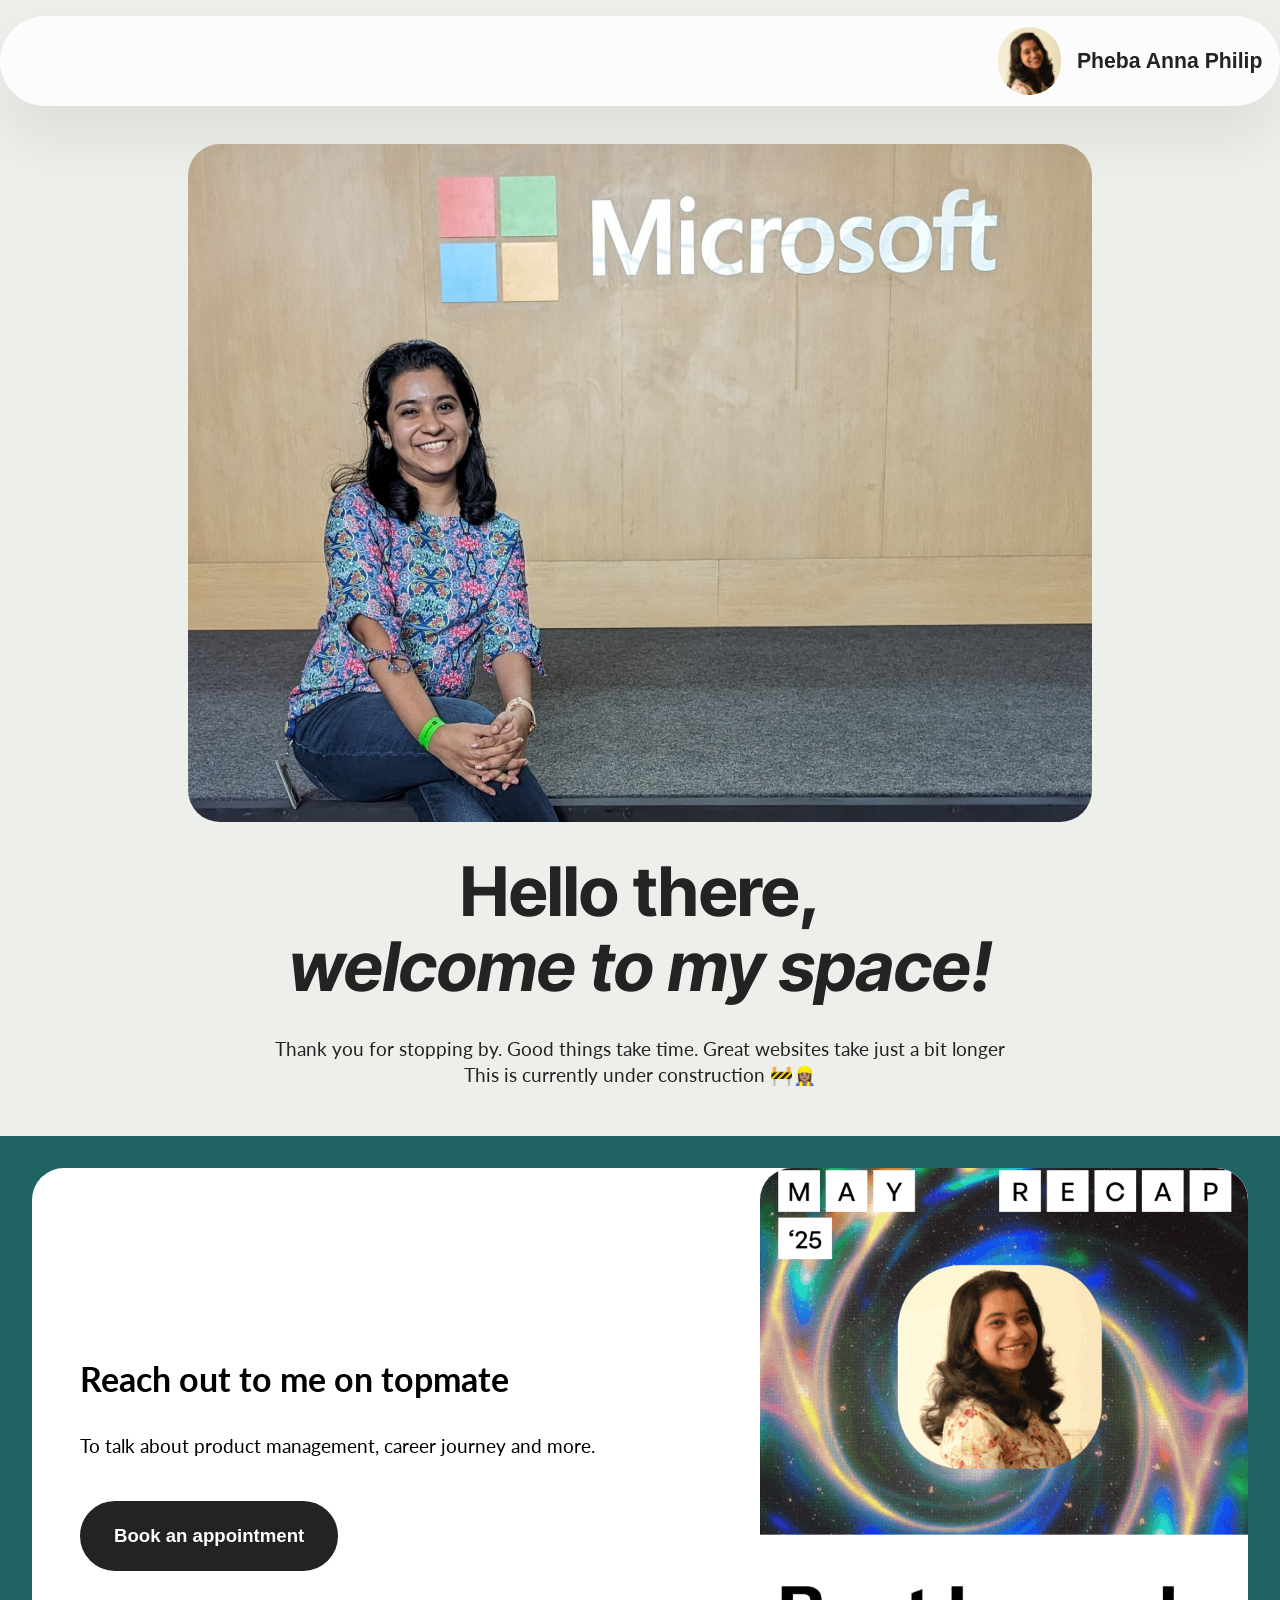
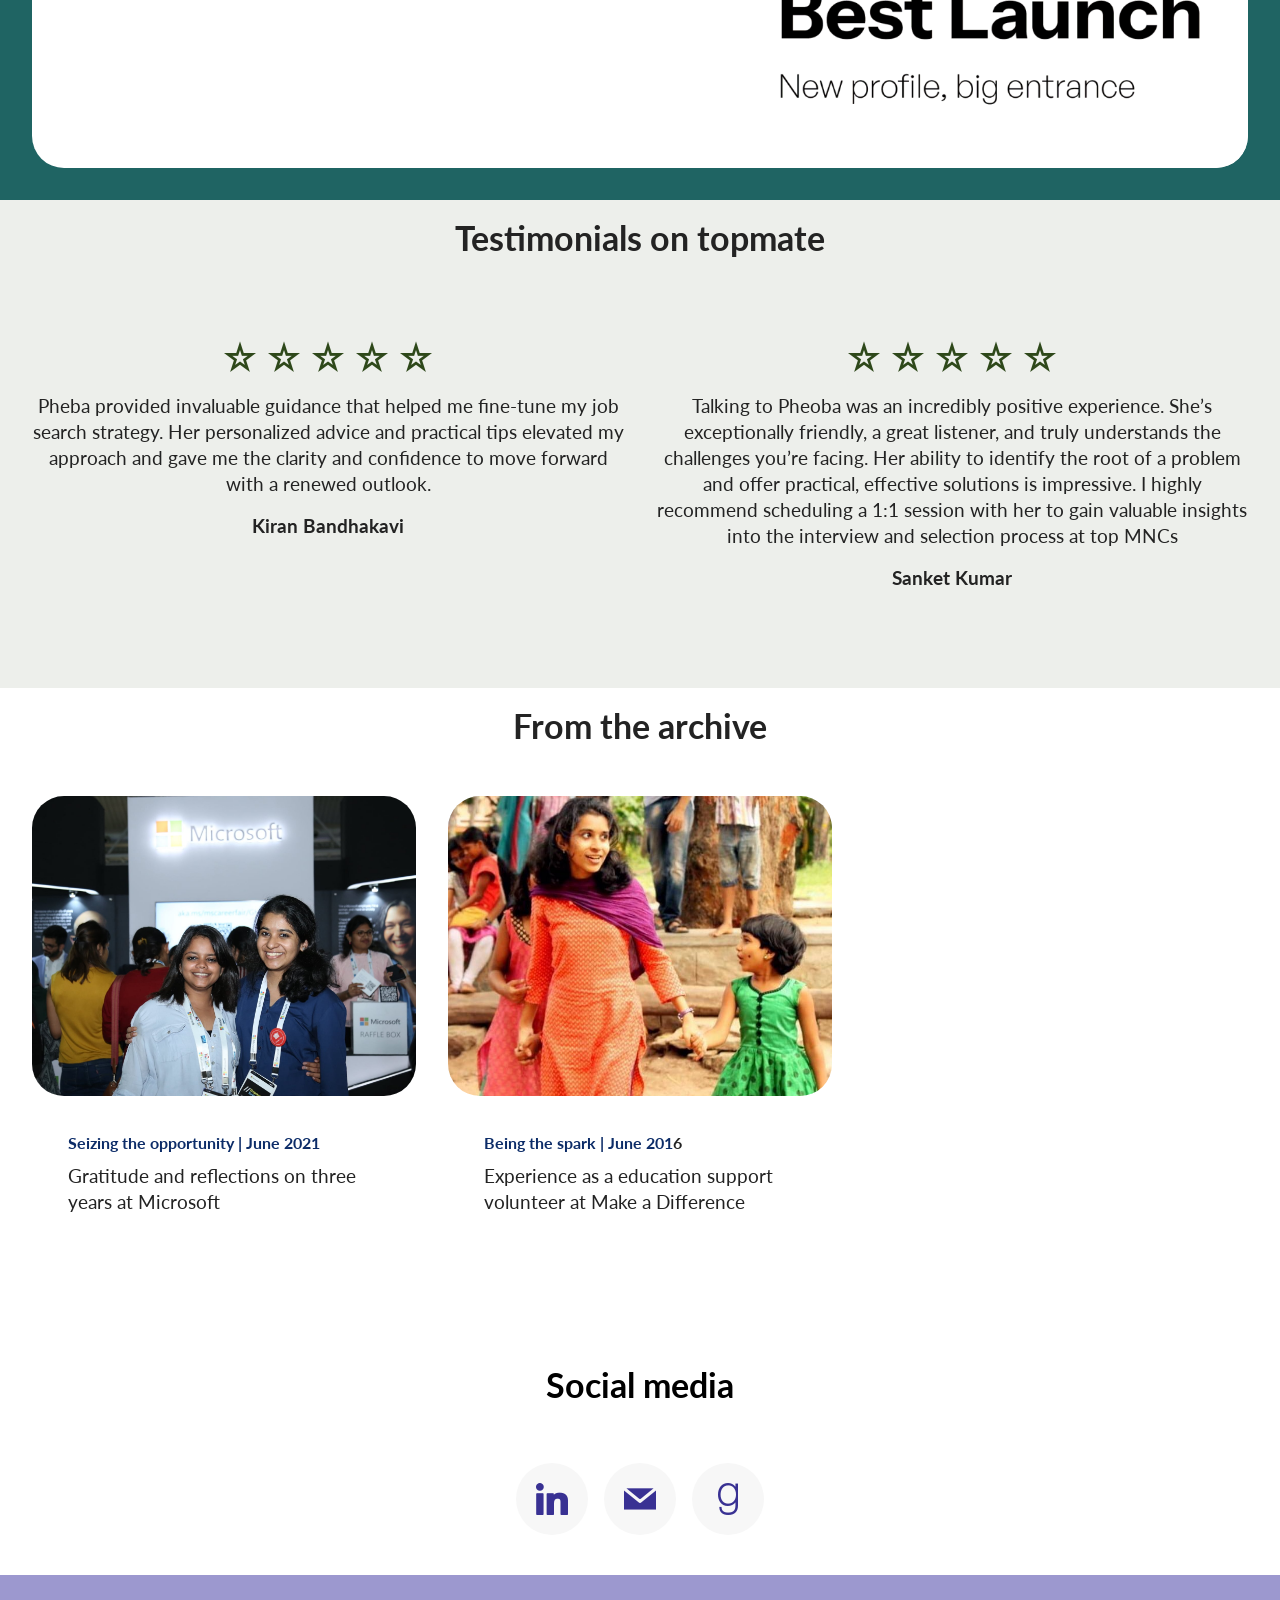
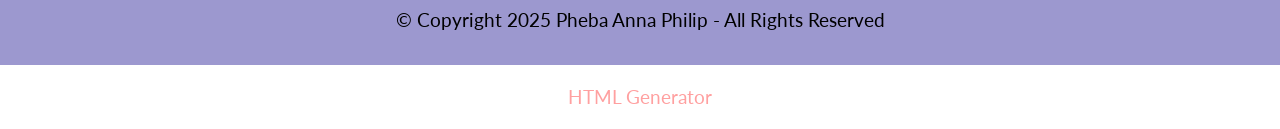
==== commit f7db5e8e: "create github pages" ====
--- a/index.html
+++ b/index.html
@@ -28,7 +28,7 @@
   <noscript><link rel="stylesheet" href="https://fonts.googleapis.com/css?family=Lato:100,100i,300,300i,400,400i,700,700i,900,900i&display=swap"></noscript>
   <link rel="preload" href="https://fonts.googleapis.com/css?family=Outfit:100,200,300,400,500,600,700,800,900&display=swap" as="style" onload="this.onload=null;this.rel='stylesheet'">
   <noscript><link rel="stylesheet" href="https://fonts.googleapis.com/css?family=Outfit:100,200,300,400,500,600,700,800,900&display=swap"></noscript>
-  <link rel="preload" as="style" href="assets/mobirise/css/mbr-additional.css?v=4CPRxN"><link rel="stylesheet" href="assets/mobirise/css/mbr-additional.css?v=4CPRxN" type="text/css">
+  <link rel="preload" as="style" href="assets/mobirise/css/mbr-additional.css?v=UypXKR"><link rel="stylesheet" href="assets/mobirise/css/mbr-additional.css?v=UypXKR" type="text/css">
 
   
   
@@ -90,40 +90,30 @@
   </div>
 </section>
 
-<section data-bs-version="5.1" class="gallery09 cid-uN9gu2EDpI" id="gallery09-y">
-  
-
+<section data-bs-version="5.1" class="start article05 cid-uN9l0SW71g" id="article05-z">
+  
+
+  
   
 
   <div class="container">
-    <div class="row justify-content-center">
-      <div class="col-12 col-md-12 col-lg-4 main-text">
-        <div class="">
-          <h5 class="mbr-section-title mbr-fonts-style mt-0 mb-4 display-1"><strong>Reach out to me on topmate</strong></h5>
-          <h6 class="mbr-section-subtitle mbr-fonts-style mt-0 mb-4 display-7">To talk about product and career :)</h6>
-          
-        </div>
-      </div>
-
-      <div class="col-lg-8 side-features row">
-        <div class="item features-image col-12 col-md-6 col-lg-4 active">
-          <div class="item-wrapper">
-            <div class="item-img">
-              <img src="assets/images/imejis-output-826249-e5149dd0-079e-4d49-9cbb-442a8502402d.png-712x1028.png" alt="Mobirise Website Builder" title="" data-slide-to="1" data-bs-slide-to="1">
-            </div>
-            
+    <div class="row justify-content-center align-items-center">
+      <div class="col-12">
+        <div class="card-wrapper">
+          <div class="row">
+            <div class="col-12 col-md-12 col-lg-5 image-wrapper">
+              <img class="w-100" src="assets/images/imejis-output-826249-e5149dd0-079e-4d49-9cbb-442a8502402d.png-1-712x1028.png" alt="Mobirise Website Builder">
+            </div>
+            <div class="col-12 col-lg col-md-12">
+              <div class="text-wrapper align-left">
+                <h1 class="mbr-section-title mbr-fonts-style mb-4 display-2"><strong>Reach out to me on topmate</strong></h1>
+                <p class="mbr-text mbr-fonts-style mb-4 display-7">To talk about product management, career journey and more.<br>
+                </p>
+                <div class="mbr-section-btn mt-3"><a class="btn btn-lg btn-black display-7" href="https://topmate.io/pheba_anna_philip">Book an appointment</a></div>
+              </div>
+            </div>
           </div>
         </div>
-        <div class="item features-image col-12 col-md-6 col-lg-4">
-          <div class="item-wrapper">
-            <div class="item-img">
-              <img src="assets/images/featured-topmate-1.png-712x396.png" alt="Mobirise Website Builder" title="" data-slide-to="3" data-bs-slide-to="3">
-            </div>
-            
-          </div>
-        </div>
-        
-        
       </div>
     </div>
   </div>
@@ -179,51 +169,6 @@
 				
 			</div>
 		<div class="row mt-0 mt-md-5">
-			<div class="col-12 align-center">
-				<div class="mbr-section-btn"><a class="btn btn-success display-7" href="https://topmate.io/pheba_anna_philip" target="_blank">Book an appointment</a></div>
-			</div>
-		</div>
-	</div>
-</section>
-
-<section data-bs-version="5.1" class="social06 cid-uMeS6SMHg1" id="social06-l">
-	
-
-	
-	
-	<div class="container">
-		<div class="row justify-content-center">
-			<div class="col-12 content-head">
-				<div class="mb-5">
-					
-					<h6 class="mbr-section-subtitle mbr-fonts-style align-center mb-0 mt-4 display-7">
-						
-					<div><br></div><div>Meanwhile if you are looking to connect with me, reach out to me on social media links below.&nbsp;</div></h6>
-				</div>
-			</div>
-		</div>
-		<div class="row">
-			
-
-			<div class="item features-without-image col-12 col-md-6 col-lg-6 active">
-				<div class="item-wrapper">
-					<span class="mbr-iconfont m-auto socicon-linkedin socicon"></span>
-					<div class="card-box">
-						<h4 class="card-title mbr-fonts-style mb-1 display-5">
-							<strong>LinkedIn</strong></h4>
-						<h5 class="card-text mbr-fonts-style display-7"><a href="https://www.linkedin.com/in/pheba-anna-philip/" class="text-success text-primary" target="_blank">pheba_anna_philip</a></h5>
-					</div>
-				</div>
-			</div><div class="item features-without-image col-12 col-md-6 col-lg-6">
-				<div class="item-wrapper">
-					<span class="mbr-iconfont m-auto socicon-mail socicon"></span>
-					<div class="card-box">
-						<h4 class="card-title mbr-fonts-style mb-1 display-5"><strong>Email</strong></h4>
-						<h5 class="card-text mbr-fonts-style display-7"><p><a href="mailto:phebaannaphilip@gmail.com" class="text-primary"></a><a href="mailto:phebaannaphilip@gmail.com" class="text-success">phebaannaphilip@gmail.com</a></p></h5>
-					</div>
-				</div>
-			</div>
-			
 			
 		</div>
 	</div>
@@ -278,6 +223,39 @@
 	</div>
 </section>
 
+<section data-bs-version="5.1" class="social05 cid-uN9mgAvgcE" id="social05-10">
+    
+
+    
+
+    <div class="container">
+        <div class="row">
+            <h3 class="mbr-section-title align-center mb-5 mbr-fonts-style display-2"><strong>Social media</strong></h3>
+            <div class="col-12">
+                <div class="social-row">
+                    <div class="soc-item">
+                        <a href="https://www.linkedin.com/in/pheba-anna-philip/" target="_blank">
+                            <span class="mbr-iconfont socicon-linkedin socicon"></span>
+                        </a>
+                    </div>
+                    <div class="soc-item">
+                        <a href="mailto:phebaannaphilip@gmail.com">
+                            <span class="mbr-iconfont socicon-mail socicon"></span>
+                        </a>
+                    </div>
+                    <div class="soc-item">
+                        <a href="https://www.goodreads.com/user/show/135963367-pheba-anna-philip" target="_blank">
+                            <span class="mbr-iconfont socicon-goodreads socicon"></span>
+                        </a>
+                    </div>
+                    
+                    
+                </div>
+            </div>
+        </div>
+    </div>
+</section>
+
 <section data-bs-version="5.1" class="footer3 cid-uL4dVZ1S8g" once="footers" id="footer03-4">
 
         
@@ -296,7 +274,7 @@
             </div>
         </div>
     </div>
-</section><section class="display-7" style="padding: 0;align-items: center;justify-content: center;flex-wrap: wrap;    align-content: center;display: flex;position: relative;height: 4rem;"><a href="https://mobiri.se/" style="flex: 1 1;height: 4rem;position: absolute;width: 100%;z-index: 1;"><img alt="" style="height: 4rem;" src="[data-uri]"></a><p style="margin: 0;text-align: center;" class="display-7">&#8204;</p><a style="z-index:1" href="https://mobirise.com"> Website Builder Software</a></section><script src="assets/bootstrap/js/bootstrap.bundle.min.js"></script>  <script src="assets/smoothscroll/smooth-scroll.js"></script>  <script src="assets/ytplayer/index.js"></script>  <script src="assets/dropdown/js/navbar-dropdown.js"></script>  <script src="assets/theme/js/script.js"></script>  
+</section><section class="display-7" style="padding: 0;align-items: center;justify-content: center;flex-wrap: wrap;    align-content: center;display: flex;position: relative;height: 4rem;"><a href="https://mobiri.se/" style="flex: 1 1;height: 4rem;position: absolute;width: 100%;z-index: 1;"><img alt="" style="height: 4rem;" src="[data-uri]"></a><p style="margin: 0;text-align: center;" class="display-7">&#8204;</p><a style="z-index:1" href="https://mobirise.com/html-builder.html">HTML Generator</a></section><script src="assets/bootstrap/js/bootstrap.bundle.min.js"></script>  <script src="assets/smoothscroll/smooth-scroll.js"></script>  <script src="assets/ytplayer/index.js"></script>  <script src="assets/dropdown/js/navbar-dropdown.js"></script>  <script src="assets/theme/js/script.js"></script>  
   
   
 </body>
--- a/assets/mobirise/css/mbr-additional.css
+++ b/assets/mobirise/css/mbr-additional.css
@@ -1342,79 +1342,71 @@
 .cid-uMeQvwTZ75 .content-head {
   max-width: 800px;
 }
-.cid-uN9gu2EDpI {
-  padding-top: 3rem;
-  padding-bottom: -2rem;
-  background-color: #ffffff;
-}
-@media (max-width: 767px) {
-  .cid-uN9gu2EDpI {
-    padding-bottom: -1rem;
-  }
-}
-.cid-uN9gu2EDpI img,
-.cid-uN9gu2EDpI .item-img {
+.cid-uN9l0SW71g {
+  padding-top: 2rem;
+  padding-bottom: 2rem;
+  background-color: #1f6463;
+}
+.cid-uN9l0SW71g .mbr-fallback-image.disabled {
+  display: none;
+}
+.cid-uN9l0SW71g .mbr-fallback-image {
+  display: block;
+  background-size: cover;
+  background-position: center center;
   width: 100%;
   height: 100%;
-}
-.cid-uN9gu2EDpI .mbr-text {
+  position: absolute;
+  top: 0;
+}
+.cid-uN9l0SW71g .card-wrapper {
+  overflow: hidden;
+  background: #ffffff;
+}
+.cid-uN9l0SW71g .text-wrapper {
+  padding: 4rem 3rem;
+}
+@media (min-width: 768px) and (max-width: 991px) {
+  .cid-uN9l0SW71g .text-wrapper {
+    padding: 2.25rem;
+  }
+}
+@media (max-width: 767px) {
+  .cid-uN9l0SW71g .text-wrapper {
+    padding: 1.5rem;
+  }
+}
+.cid-uN9l0SW71g .row {
+  align-items: center;
+  margin-right: -1rem;
+  margin-left: -1rem;
+}
+.cid-uN9l0SW71g .row {
+  flex-direction: row-reverse;
+}
+.cid-uN9l0SW71g .image-wrapper {
+  padding: 0 1rem;
+}
+.cid-uN9l0SW71g img,
+.cid-uN9l0SW71g .image-wrapper {
+  height: 600px;
+  object-fit: cover;
+}
+@media (max-width: 767px) {
+  .cid-uN9l0SW71g img,
+  .cid-uN9l0SW71g .image-wrapper {
+    max-height: 350px;
+  }
+}
+.cid-uN9l0SW71g .mbr-section-title {
   color: #000000;
 }
-.cid-uN9gu2EDpI .mbr-section-subtitle {
-  color: #ffffff;
-  text-align: left;
-}
-.cid-uN9gu2EDpI .main-button {
-  margin-bottom: 2rem;
-}
-@media (max-width: 767px) {
-  .cid-uN9gu2EDpI .main-button {
-    margin-bottom: 2rem;
-  }
-}
-.cid-uN9gu2EDpI .mbr-text UL {
-  text-align: left;
-}
-.cid-uN9gu2EDpI .mbr-section-subtitle,
-.cid-uN9gu2EDpI .main-button {
+.cid-uN9l0SW71g .mbr-text {
   color: #000000;
-}
-.cid-uN9gu2EDpI .side-features {
-  display: -webkit-flex;
-  -webkit-flex-wrap: wrap;
-  padding-left: 0px;
-  padding-right: 0px;
-}
-.cid-uN9gu2EDpI .side-features .item {
-  padding-left: 16px;
-  padding-right: 16px;
-}
-.cid-uN9gu2EDpI .item-wrapper {
-  position: relative;
-  display: flex;
-  flex-flow: column nowrap;
-  margin-bottom: 2rem;
-}
-@media (max-width: 767px) {
-  .cid-uN9gu2EDpI .item-wrapper {
-    margin-bottom: 1rem;
-  }
-}
-.cid-uN9gu2EDpI .item-title {
-  text-align: center;
-}
-.cid-uN9gu2EDpI .item-subtitle {
-  text-align: center;
-}
-@media (min-width: 992px) {
-  .cid-uN9gu2EDpI .main-text {
-    padding-left: 0;
-    padding-right: 32px;
-  }
 }
 .cid-uN9fZoWZnH {
   padding-top: 1rem;
-  padding-bottom: 2rem;
+  padding-bottom: 0rem;
   background-color: #edefeb;
 }
 .cid-uN9fZoWZnH .mbr-fallback-image.disabled {
@@ -1454,48 +1446,10 @@
 .cid-uN9fZoWZnH .content-head {
   max-width: 800px;
 }
-.cid-uMeS6SMHg1 {
-  padding-top: 0rem;
-  padding-bottom: 0rem;
+.cid-uMtbGyJOHV {
+  padding-top: 1rem;
+  padding-bottom: 2rem;
   background-color: #ffffff;
-}
-.cid-uMeS6SMHg1 .mbr-fallback-image.disabled {
-  display: none;
-}
-.cid-uMeS6SMHg1 .mbr-fallback-image {
-  display: block;
-  background-size: cover;
-  background-position: center center;
-  width: 100%;
-  height: 100%;
-  position: absolute;
-  top: 0;
-}
-.cid-uMeS6SMHg1 .item-wrapper {
-  display: flex;
-  margin-bottom: 2rem;
-  border-radius: 0 !important;
-}
-@media (max-width: 767px) {
-  .cid-uMeS6SMHg1 .item-wrapper {
-    margin-bottom: 1rem;
-  }
-}
-.cid-uMeS6SMHg1 .mbr-iconfont {
-  font-size: 3rem;
-  color: #0c2c68;
-  padding-right: 2rem;
-}
-.cid-uMeS6SMHg1 .content-head {
-  max-width: 800px;
-}
-.cid-uMeS6SMHg1 .card-text {
-  text-align: left;
-}
-.cid-uMtbGyJOHV {
-  padding-top: 2rem;
-  padding-bottom: 2rem;
-  background-color: #edefeb;
 }
 .cid-uMtbGyJOHV img,
 .cid-uMtbGyJOHV .item-img {
@@ -1560,6 +1514,47 @@
 .cid-uMtbGyJOHV .mbr-text,
 .cid-uMtbGyJOHV .item-wrapper .mbr-section-btn {
   text-align: left;
+}
+.cid-uN9mgAvgcE {
+  padding-top: 2rem;
+  padding-bottom: 2rem;
+  background-color: #ffffff;
+}
+.cid-uN9mgAvgcE .social-row {
+  display: flex;
+  justify-content: center;
+  align-items: center;
+  flex-wrap: wrap;
+}
+.cid-uN9mgAvgcE .social-row .soc-item {
+  margin: 8px;
+}
+.cid-uN9mgAvgcE .social-row .soc-item a:hover .mbr-iconfont,
+.cid-uN9mgAvgcE .social-row .soc-item a:focus .mbr-iconfont {
+  background-color: #edefeb;
+}
+.cid-uN9mgAvgcE .social-row .soc-item a .mbr-iconfont {
+  width: 72px;
+  height: 72px;
+  display: flex;
+  align-items: center;
+  justify-content: center;
+  border-radius: 100%;
+  font-size: 32px;
+  background-color: #f7f7f7;
+  color: #393193;
+  transition: all 0.3s ease-in-out;
+}
+.cid-uN9mgAvgcE .row-links {
+  width: 100%;
+  justify-content: center;
+}
+.cid-uN9mgAvgcE .mbr-section-title {
+  color: #ffffff;
+}
+.cid-uN9mgAvgcE .mbr-section-title,
+.cid-uN9mgAvgcE .social-list {
+  color: #000000;
 }
 .cid-uL4dVZ1S8g {
   padding-top: 0rem;
@@ -2277,6 +2272,47 @@
 .cid-uL4dVZ1S8g .mbr-section-title {
   color: #ffffff;
 }
+.cid-uN9mgAvgcE {
+  padding-top: 2rem;
+  padding-bottom: 2rem;
+  background-color: #ffffff;
+}
+.cid-uN9mgAvgcE .social-row {
+  display: flex;
+  justify-content: center;
+  align-items: center;
+  flex-wrap: wrap;
+}
+.cid-uN9mgAvgcE .social-row .soc-item {
+  margin: 8px;
+}
+.cid-uN9mgAvgcE .social-row .soc-item a:hover .mbr-iconfont,
+.cid-uN9mgAvgcE .social-row .soc-item a:focus .mbr-iconfont {
+  background-color: #edefeb;
+}
+.cid-uN9mgAvgcE .social-row .soc-item a .mbr-iconfont {
+  width: 72px;
+  height: 72px;
+  display: flex;
+  align-items: center;
+  justify-content: center;
+  border-radius: 100%;
+  font-size: 32px;
+  background-color: #f7f7f7;
+  color: #393193;
+  transition: all 0.3s ease-in-out;
+}
+.cid-uN9mgAvgcE .row-links {
+  width: 100%;
+  justify-content: center;
+}
+.cid-uN9mgAvgcE .mbr-section-title {
+  color: #ffffff;
+}
+.cid-uN9mgAvgcE .mbr-section-title,
+.cid-uN9mgAvgcE .social-list {
+  color: #000000;
+}
 .cid-uMtifKSHC5 {
   z-index: 1000;
   width: 100%;
@@ -2937,3 +2973,44 @@
 .cid-uMtepg0mcK .mbr-section-title {
   color: #ffffff;
 }
+.cid-uN9mgAvgcE {
+  padding-top: 2rem;
+  padding-bottom: 2rem;
+  background-color: #ffffff;
+}
+.cid-uN9mgAvgcE .social-row {
+  display: flex;
+  justify-content: center;
+  align-items: center;
+  flex-wrap: wrap;
+}
+.cid-uN9mgAvgcE .social-row .soc-item {
+  margin: 8px;
+}
+.cid-uN9mgAvgcE .social-row .soc-item a:hover .mbr-iconfont,
+.cid-uN9mgAvgcE .social-row .soc-item a:focus .mbr-iconfont {
+  background-color: #edefeb;
+}
+.cid-uN9mgAvgcE .social-row .soc-item a .mbr-iconfont {
+  width: 72px;
+  height: 72px;
+  display: flex;
+  align-items: center;
+  justify-content: center;
+  border-radius: 100%;
+  font-size: 32px;
+  background-color: #f7f7f7;
+  color: #393193;
+  transition: all 0.3s ease-in-out;
+}
+.cid-uN9mgAvgcE .row-links {
+  width: 100%;
+  justify-content: center;
+}
+.cid-uN9mgAvgcE .mbr-section-title {
+  color: #ffffff;
+}
+.cid-uN9mgAvgcE .mbr-section-title,
+.cid-uN9mgAvgcE .social-list {
+  color: #000000;
+}
--- a/assets/mobirise/css/mbr-additional.css
+++ b/assets/mobirise/css/mbr-additional.css
@@ -1342,79 +1342,71 @@
 .cid-uMeQvwTZ75 .content-head {
   max-width: 800px;
 }
-.cid-uN9gu2EDpI {
-  padding-top: 3rem;
-  padding-bottom: -2rem;
-  background-color: #ffffff;
-}
-@media (max-width: 767px) {
-  .cid-uN9gu2EDpI {
-    padding-bottom: -1rem;
-  }
-}
-.cid-uN9gu2EDpI img,
-.cid-uN9gu2EDpI .item-img {
+.cid-uN9l0SW71g {
+  padding-top: 2rem;
+  padding-bottom: 2rem;
+  background-color: #1f6463;
+}
+.cid-uN9l0SW71g .mbr-fallback-image.disabled {
+  display: none;
+}
+.cid-uN9l0SW71g .mbr-fallback-image {
+  display: block;
+  background-size: cover;
+  background-position: center center;
   width: 100%;
   height: 100%;
-}
-.cid-uN9gu2EDpI .mbr-text {
+  position: absolute;
+  top: 0;
+}
+.cid-uN9l0SW71g .card-wrapper {
+  overflow: hidden;
+  background: #ffffff;
+}
+.cid-uN9l0SW71g .text-wrapper {
+  padding: 4rem 3rem;
+}
+@media (min-width: 768px) and (max-width: 991px) {
+  .cid-uN9l0SW71g .text-wrapper {
+    padding: 2.25rem;
+  }
+}
+@media (max-width: 767px) {
+  .cid-uN9l0SW71g .text-wrapper {
+    padding: 1.5rem;
+  }
+}
+.cid-uN9l0SW71g .row {
+  align-items: center;
+  margin-right: -1rem;
+  margin-left: -1rem;
+}
+.cid-uN9l0SW71g .row {
+  flex-direction: row-reverse;
+}
+.cid-uN9l0SW71g .image-wrapper {
+  padding: 0 1rem;
+}
+.cid-uN9l0SW71g img,
+.cid-uN9l0SW71g .image-wrapper {
+  height: 600px;
+  object-fit: cover;
+}
+@media (max-width: 767px) {
+  .cid-uN9l0SW71g img,
+  .cid-uN9l0SW71g .image-wrapper {
+    max-height: 350px;
+  }
+}
+.cid-uN9l0SW71g .mbr-section-title {
   color: #000000;
 }
-.cid-uN9gu2EDpI .mbr-section-subtitle {
-  color: #ffffff;
-  text-align: left;
-}
-.cid-uN9gu2EDpI .main-button {
-  margin-bottom: 2rem;
-}
-@media (max-width: 767px) {
-  .cid-uN9gu2EDpI .main-button {
-    margin-bottom: 2rem;
-  }
-}
-.cid-uN9gu2EDpI .mbr-text UL {
-  text-align: left;
-}
-.cid-uN9gu2EDpI .mbr-section-subtitle,
-.cid-uN9gu2EDpI .main-button {
+.cid-uN9l0SW71g .mbr-text {
   color: #000000;
-}
-.cid-uN9gu2EDpI .side-features {
-  display: -webkit-flex;
-  -webkit-flex-wrap: wrap;
-  padding-left: 0px;
-  padding-right: 0px;
-}
-.cid-uN9gu2EDpI .side-features .item {
-  padding-left: 16px;
-  padding-right: 16px;
-}
-.cid-uN9gu2EDpI .item-wrapper {
-  position: relative;
-  display: flex;
-  flex-flow: column nowrap;
-  margin-bottom: 2rem;
-}
-@media (max-width: 767px) {
-  .cid-uN9gu2EDpI .item-wrapper {
-    margin-bottom: 1rem;
-  }
-}
-.cid-uN9gu2EDpI .item-title {
-  text-align: center;
-}
-.cid-uN9gu2EDpI .item-subtitle {
-  text-align: center;
-}
-@media (min-width: 992px) {
-  .cid-uN9gu2EDpI .main-text {
-    padding-left: 0;
-    padding-right: 32px;
-  }
 }
 .cid-uN9fZoWZnH {
   padding-top: 1rem;
-  padding-bottom: 2rem;
+  padding-bottom: 0rem;
   background-color: #edefeb;
 }
 .cid-uN9fZoWZnH .mbr-fallback-image.disabled {
@@ -1454,48 +1446,10 @@
 .cid-uN9fZoWZnH .content-head {
   max-width: 800px;
 }
-.cid-uMeS6SMHg1 {
-  padding-top: 0rem;
-  padding-bottom: 0rem;
+.cid-uMtbGyJOHV {
+  padding-top: 1rem;
+  padding-bottom: 2rem;
   background-color: #ffffff;
-}
-.cid-uMeS6SMHg1 .mbr-fallback-image.disabled {
-  display: none;
-}
-.cid-uMeS6SMHg1 .mbr-fallback-image {
-  display: block;
-  background-size: cover;
-  background-position: center center;
-  width: 100%;
-  height: 100%;
-  position: absolute;
-  top: 0;
-}
-.cid-uMeS6SMHg1 .item-wrapper {
-  display: flex;
-  margin-bottom: 2rem;
-  border-radius: 0 !important;
-}
-@media (max-width: 767px) {
-  .cid-uMeS6SMHg1 .item-wrapper {
-    margin-bottom: 1rem;
-  }
-}
-.cid-uMeS6SMHg1 .mbr-iconfont {
-  font-size: 3rem;
-  color: #0c2c68;
-  padding-right: 2rem;
-}
-.cid-uMeS6SMHg1 .content-head {
-  max-width: 800px;
-}
-.cid-uMeS6SMHg1 .card-text {
-  text-align: left;
-}
-.cid-uMtbGyJOHV {
-  padding-top: 2rem;
-  padding-bottom: 2rem;
-  background-color: #edefeb;
 }
 .cid-uMtbGyJOHV img,
 .cid-uMtbGyJOHV .item-img {
@@ -1560,6 +1514,47 @@
 .cid-uMtbGyJOHV .mbr-text,
 .cid-uMtbGyJOHV .item-wrapper .mbr-section-btn {
   text-align: left;
+}
+.cid-uN9mgAvgcE {
+  padding-top: 2rem;
+  padding-bottom: 2rem;
+  background-color: #ffffff;
+}
+.cid-uN9mgAvgcE .social-row {
+  display: flex;
+  justify-content: center;
+  align-items: center;
+  flex-wrap: wrap;
+}
+.cid-uN9mgAvgcE .social-row .soc-item {
+  margin: 8px;
+}
+.cid-uN9mgAvgcE .social-row .soc-item a:hover .mbr-iconfont,
+.cid-uN9mgAvgcE .social-row .soc-item a:focus .mbr-iconfont {
+  background-color: #edefeb;
+}
+.cid-uN9mgAvgcE .social-row .soc-item a .mbr-iconfont {
+  width: 72px;
+  height: 72px;
+  display: flex;
+  align-items: center;
+  justify-content: center;
+  border-radius: 100%;
+  font-size: 32px;
+  background-color: #f7f7f7;
+  color: #393193;
+  transition: all 0.3s ease-in-out;
+}
+.cid-uN9mgAvgcE .row-links {
+  width: 100%;
+  justify-content: center;
+}
+.cid-uN9mgAvgcE .mbr-section-title {
+  color: #ffffff;
+}
+.cid-uN9mgAvgcE .mbr-section-title,
+.cid-uN9mgAvgcE .social-list {
+  color: #000000;
 }
 .cid-uL4dVZ1S8g {
   padding-top: 0rem;
@@ -2277,6 +2272,47 @@
 .cid-uL4dVZ1S8g .mbr-section-title {
   color: #ffffff;
 }
+.cid-uN9mgAvgcE {
+  padding-top: 2rem;
+  padding-bottom: 2rem;
+  background-color: #ffffff;
+}
+.cid-uN9mgAvgcE .social-row {
+  display: flex;
+  justify-content: center;
+  align-items: center;
+  flex-wrap: wrap;
+}
+.cid-uN9mgAvgcE .social-row .soc-item {
+  margin: 8px;
+}
+.cid-uN9mgAvgcE .social-row .soc-item a:hover .mbr-iconfont,
+.cid-uN9mgAvgcE .social-row .soc-item a:focus .mbr-iconfont {
+  background-color: #edefeb;
+}
+.cid-uN9mgAvgcE .social-row .soc-item a .mbr-iconfont {
+  width: 72px;
+  height: 72px;
+  display: flex;
+  align-items: center;
+  justify-content: center;
+  border-radius: 100%;
+  font-size: 32px;
+  background-color: #f7f7f7;
+  color: #393193;
+  transition: all 0.3s ease-in-out;
+}
+.cid-uN9mgAvgcE .row-links {
+  width: 100%;
+  justify-content: center;
+}
+.cid-uN9mgAvgcE .mbr-section-title {
+  color: #ffffff;
+}
+.cid-uN9mgAvgcE .mbr-section-title,
+.cid-uN9mgAvgcE .social-list {
+  color: #000000;
+}
 .cid-uMtifKSHC5 {
   z-index: 1000;
   width: 100%;
@@ -2937,3 +2973,44 @@
 .cid-uMtepg0mcK .mbr-section-title {
   color: #ffffff;
 }
+.cid-uN9mgAvgcE {
+  padding-top: 2rem;
+  padding-bottom: 2rem;
+  background-color: #ffffff;
+}
+.cid-uN9mgAvgcE .social-row {
+  display: flex;
+  justify-content: center;
+  align-items: center;
+  flex-wrap: wrap;
+}
+.cid-uN9mgAvgcE .social-row .soc-item {
+  margin: 8px;
+}
+.cid-uN9mgAvgcE .social-row .soc-item a:hover .mbr-iconfont,
+.cid-uN9mgAvgcE .social-row .soc-item a:focus .mbr-iconfont {
+  background-color: #edefeb;
+}
+.cid-uN9mgAvgcE .social-row .soc-item a .mbr-iconfont {
+  width: 72px;
+  height: 72px;
+  display: flex;
+  align-items: center;
+  justify-content: center;
+  border-radius: 100%;
+  font-size: 32px;
+  background-color: #f7f7f7;
+  color: #393193;
+  transition: all 0.3s ease-in-out;
+}
+.cid-uN9mgAvgcE .row-links {
+  width: 100%;
+  justify-content: center;
+}
+.cid-uN9mgAvgcE .mbr-section-title {
+  color: #ffffff;
+}
+.cid-uN9mgAvgcE .mbr-section-title,
+.cid-uN9mgAvgcE .social-list {
+  color: #000000;
+}
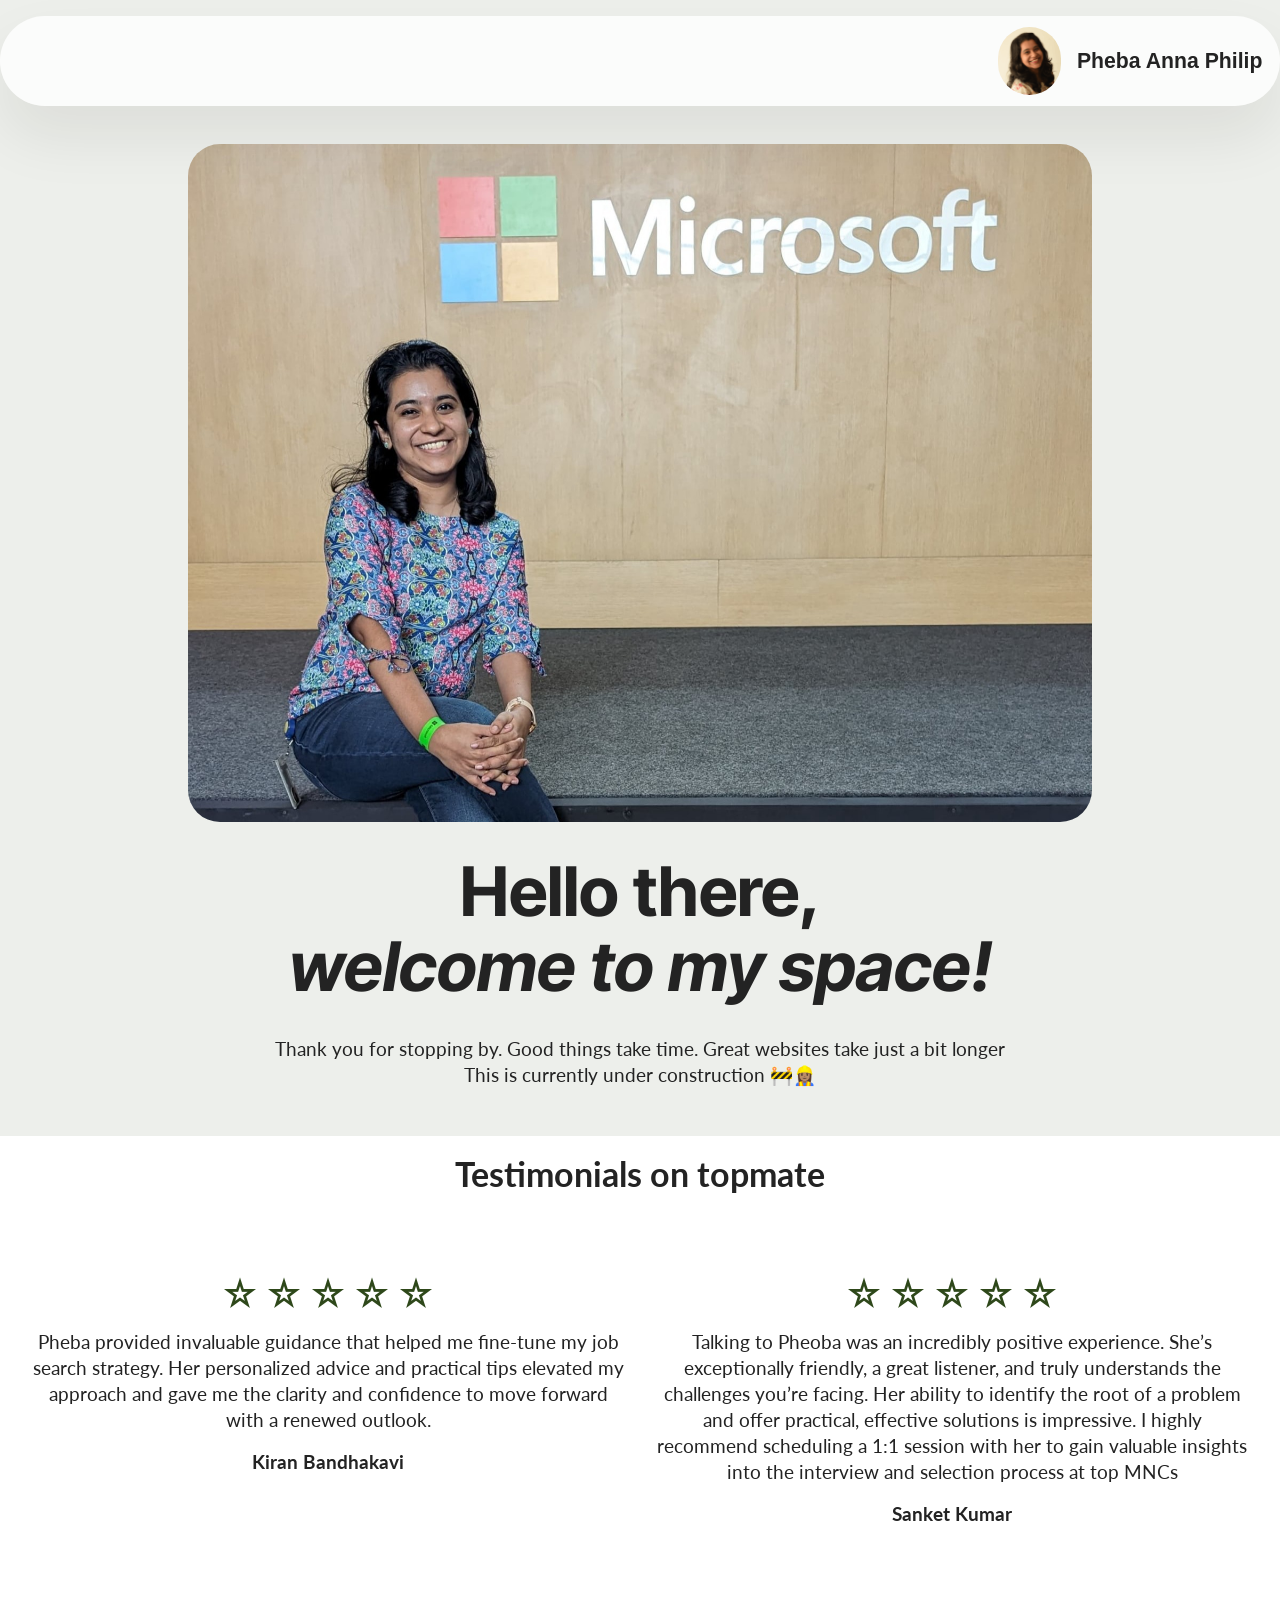
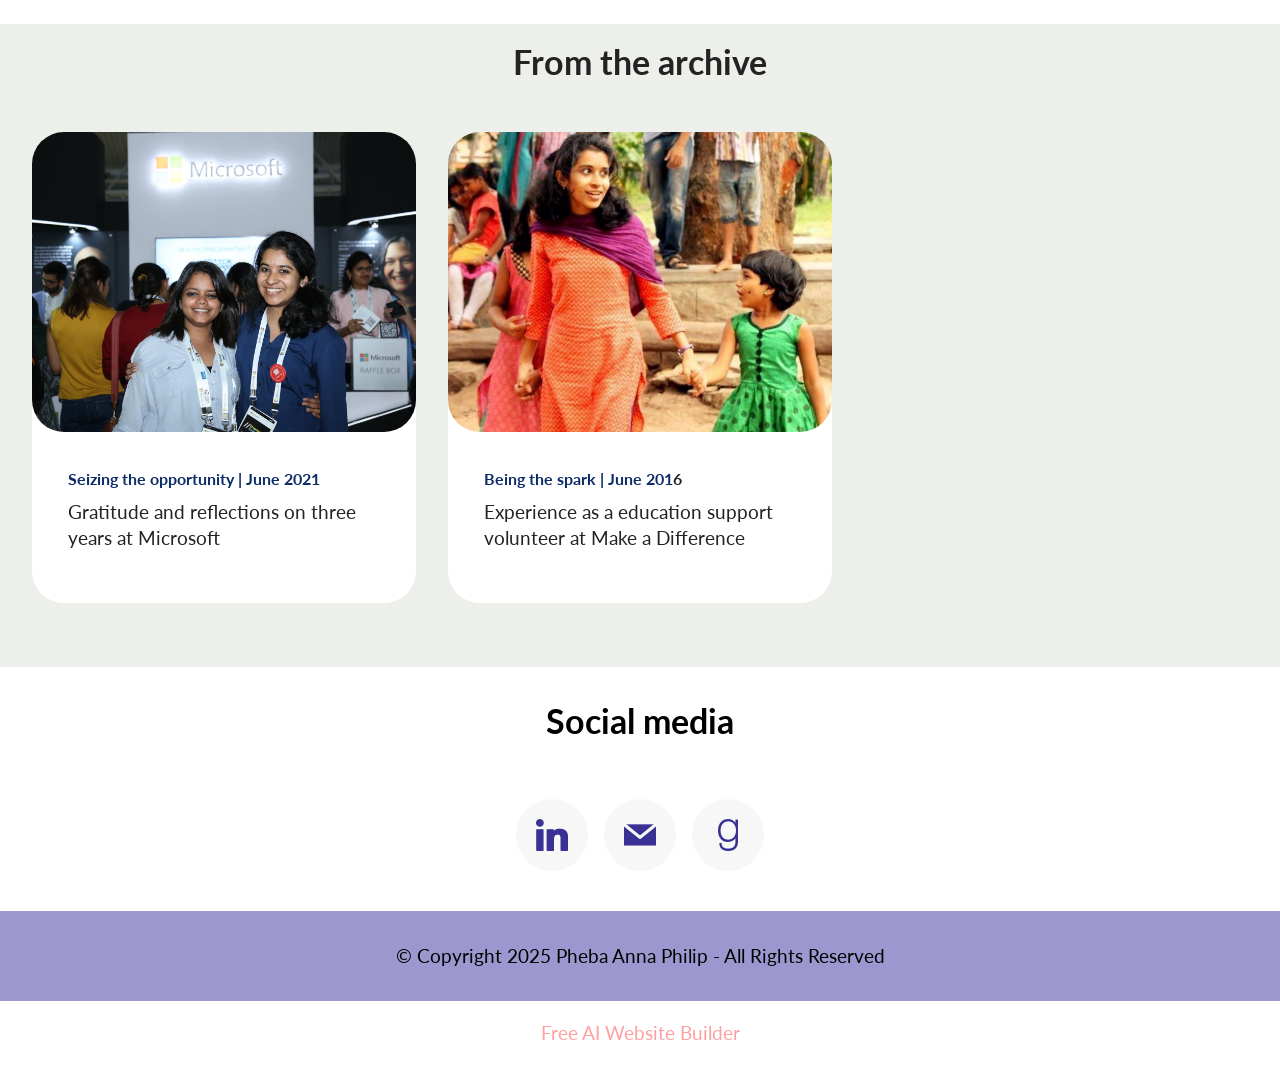
==== commit 1f46d6d4: "create github pages" ====
--- a/index.html
+++ b/index.html
@@ -28,7 +28,7 @@
   <noscript><link rel="stylesheet" href="https://fonts.googleapis.com/css?family=Lato:100,100i,300,300i,400,400i,700,700i,900,900i&display=swap"></noscript>
   <link rel="preload" href="https://fonts.googleapis.com/css?family=Outfit:100,200,300,400,500,600,700,800,900&display=swap" as="style" onload="this.onload=null;this.rel='stylesheet'">
   <noscript><link rel="stylesheet" href="https://fonts.googleapis.com/css?family=Outfit:100,200,300,400,500,600,700,800,900&display=swap"></noscript>
-  <link rel="preload" as="style" href="assets/mobirise/css/mbr-additional.css?v=UypXKR"><link rel="stylesheet" href="assets/mobirise/css/mbr-additional.css?v=UypXKR" type="text/css">
+  <link rel="preload" as="style" href="assets/mobirise/css/mbr-additional.css?v=AOXxnn"><link rel="stylesheet" href="assets/mobirise/css/mbr-additional.css?v=AOXxnn" type="text/css">
 
   
   
@@ -85,35 +85,6 @@
           <strong>Hello there,</strong><br><strong><em>welcome to my space!</em></strong></h1>
         <p class="mbr-text mbr-fonts-style mb-4 display-7">Thank you for stopping by. Good things take time. Great websites take just a bit longer <br>This is currently under construction 🚧👷🏽‍♀️<br></p>
         
-      </div>
-    </div>
-  </div>
-</section>
-
-<section data-bs-version="5.1" class="start article05 cid-uN9l0SW71g" id="article05-z">
-  
-
-  
-  
-
-  <div class="container">
-    <div class="row justify-content-center align-items-center">
-      <div class="col-12">
-        <div class="card-wrapper">
-          <div class="row">
-            <div class="col-12 col-md-12 col-lg-5 image-wrapper">
-              <img class="w-100" src="assets/images/imejis-output-826249-e5149dd0-079e-4d49-9cbb-442a8502402d.png-1-712x1028.png" alt="Mobirise Website Builder">
-            </div>
-            <div class="col-12 col-lg col-md-12">
-              <div class="text-wrapper align-left">
-                <h1 class="mbr-section-title mbr-fonts-style mb-4 display-2"><strong>Reach out to me on topmate</strong></h1>
-                <p class="mbr-text mbr-fonts-style mb-4 display-7">To talk about product management, career journey and more.<br>
-                </p>
-                <div class="mbr-section-btn mt-3"><a class="btn btn-lg btn-black display-7" href="https://topmate.io/pheba_anna_philip">Book an appointment</a></div>
-              </div>
-            </div>
-          </div>
-        </div>
       </div>
     </div>
   </div>
@@ -274,7 +245,7 @@
             </div>
         </div>
     </div>
-</section><section class="display-7" style="padding: 0;align-items: center;justify-content: center;flex-wrap: wrap;    align-content: center;display: flex;position: relative;height: 4rem;"><a href="https://mobiri.se/" style="flex: 1 1;height: 4rem;position: absolute;width: 100%;z-index: 1;"><img alt="" style="height: 4rem;" src="[data-uri]"></a><p style="margin: 0;text-align: center;" class="display-7">&#8204;</p><a style="z-index:1" href="https://mobirise.com/html-builder.html">HTML Generator</a></section><script src="assets/bootstrap/js/bootstrap.bundle.min.js"></script>  <script src="assets/smoothscroll/smooth-scroll.js"></script>  <script src="assets/ytplayer/index.js"></script>  <script src="assets/dropdown/js/navbar-dropdown.js"></script>  <script src="assets/theme/js/script.js"></script>  
+</section><section class="display-7" style="padding: 0;align-items: center;justify-content: center;flex-wrap: wrap;    align-content: center;display: flex;position: relative;height: 4rem;"><a href="https://mobiri.se/" style="flex: 1 1;height: 4rem;position: absolute;width: 100%;z-index: 1;"><img alt="" style="height: 4rem;" src="[data-uri]"></a><p style="margin: 0;text-align: center;" class="display-7">&#8204;</p><a style="z-index:1" href="https://mobirise.com/builder/ai-website-builder.html">Free AI Website Builder</a></section><script src="assets/bootstrap/js/bootstrap.bundle.min.js"></script>  <script src="assets/smoothscroll/smooth-scroll.js"></script>  <script src="assets/ytplayer/index.js"></script>  <script src="assets/dropdown/js/navbar-dropdown.js"></script>  <script src="assets/theme/js/script.js"></script>  
   
   
 </body>
--- a/assets/mobirise/css/mbr-additional.css
+++ b/assets/mobirise/css/mbr-additional.css
@@ -1342,72 +1342,10 @@
 .cid-uMeQvwTZ75 .content-head {
   max-width: 800px;
 }
-.cid-uN9l0SW71g {
-  padding-top: 2rem;
-  padding-bottom: 2rem;
-  background-color: #1f6463;
-}
-.cid-uN9l0SW71g .mbr-fallback-image.disabled {
-  display: none;
-}
-.cid-uN9l0SW71g .mbr-fallback-image {
-  display: block;
-  background-size: cover;
-  background-position: center center;
-  width: 100%;
-  height: 100%;
-  position: absolute;
-  top: 0;
-}
-.cid-uN9l0SW71g .card-wrapper {
-  overflow: hidden;
-  background: #ffffff;
-}
-.cid-uN9l0SW71g .text-wrapper {
-  padding: 4rem 3rem;
-}
-@media (min-width: 768px) and (max-width: 991px) {
-  .cid-uN9l0SW71g .text-wrapper {
-    padding: 2.25rem;
-  }
-}
-@media (max-width: 767px) {
-  .cid-uN9l0SW71g .text-wrapper {
-    padding: 1.5rem;
-  }
-}
-.cid-uN9l0SW71g .row {
-  align-items: center;
-  margin-right: -1rem;
-  margin-left: -1rem;
-}
-.cid-uN9l0SW71g .row {
-  flex-direction: row-reverse;
-}
-.cid-uN9l0SW71g .image-wrapper {
-  padding: 0 1rem;
-}
-.cid-uN9l0SW71g img,
-.cid-uN9l0SW71g .image-wrapper {
-  height: 600px;
-  object-fit: cover;
-}
-@media (max-width: 767px) {
-  .cid-uN9l0SW71g img,
-  .cid-uN9l0SW71g .image-wrapper {
-    max-height: 350px;
-  }
-}
-.cid-uN9l0SW71g .mbr-section-title {
-  color: #000000;
-}
-.cid-uN9l0SW71g .mbr-text {
-  color: #000000;
-}
 .cid-uN9fZoWZnH {
   padding-top: 1rem;
   padding-bottom: 0rem;
-  background-color: #edefeb;
+  background-color: #ffffff;
 }
 .cid-uN9fZoWZnH .mbr-fallback-image.disabled {
   display: none;
@@ -1449,7 +1387,7 @@
 .cid-uMtbGyJOHV {
   padding-top: 1rem;
   padding-bottom: 2rem;
-  background-color: #ffffff;
+  background-color: #edefeb;
 }
 .cid-uMtbGyJOHV img,
 .cid-uMtbGyJOHV .item-img {
--- a/assets/mobirise/css/mbr-additional.css
+++ b/assets/mobirise/css/mbr-additional.css
@@ -1342,72 +1342,10 @@
 .cid-uMeQvwTZ75 .content-head {
   max-width: 800px;
 }
-.cid-uN9l0SW71g {
-  padding-top: 2rem;
-  padding-bottom: 2rem;
-  background-color: #1f6463;
-}
-.cid-uN9l0SW71g .mbr-fallback-image.disabled {
-  display: none;
-}
-.cid-uN9l0SW71g .mbr-fallback-image {
-  display: block;
-  background-size: cover;
-  background-position: center center;
-  width: 100%;
-  height: 100%;
-  position: absolute;
-  top: 0;
-}
-.cid-uN9l0SW71g .card-wrapper {
-  overflow: hidden;
-  background: #ffffff;
-}
-.cid-uN9l0SW71g .text-wrapper {
-  padding: 4rem 3rem;
-}
-@media (min-width: 768px) and (max-width: 991px) {
-  .cid-uN9l0SW71g .text-wrapper {
-    padding: 2.25rem;
-  }
-}
-@media (max-width: 767px) {
-  .cid-uN9l0SW71g .text-wrapper {
-    padding: 1.5rem;
-  }
-}
-.cid-uN9l0SW71g .row {
-  align-items: center;
-  margin-right: -1rem;
-  margin-left: -1rem;
-}
-.cid-uN9l0SW71g .row {
-  flex-direction: row-reverse;
-}
-.cid-uN9l0SW71g .image-wrapper {
-  padding: 0 1rem;
-}
-.cid-uN9l0SW71g img,
-.cid-uN9l0SW71g .image-wrapper {
-  height: 600px;
-  object-fit: cover;
-}
-@media (max-width: 767px) {
-  .cid-uN9l0SW71g img,
-  .cid-uN9l0SW71g .image-wrapper {
-    max-height: 350px;
-  }
-}
-.cid-uN9l0SW71g .mbr-section-title {
-  color: #000000;
-}
-.cid-uN9l0SW71g .mbr-text {
-  color: #000000;
-}
 .cid-uN9fZoWZnH {
   padding-top: 1rem;
   padding-bottom: 0rem;
-  background-color: #edefeb;
+  background-color: #ffffff;
 }
 .cid-uN9fZoWZnH .mbr-fallback-image.disabled {
   display: none;
@@ -1449,7 +1387,7 @@
 .cid-uMtbGyJOHV {
   padding-top: 1rem;
   padding-bottom: 2rem;
-  background-color: #ffffff;
+  background-color: #edefeb;
 }
 .cid-uMtbGyJOHV img,
 .cid-uMtbGyJOHV .item-img {
